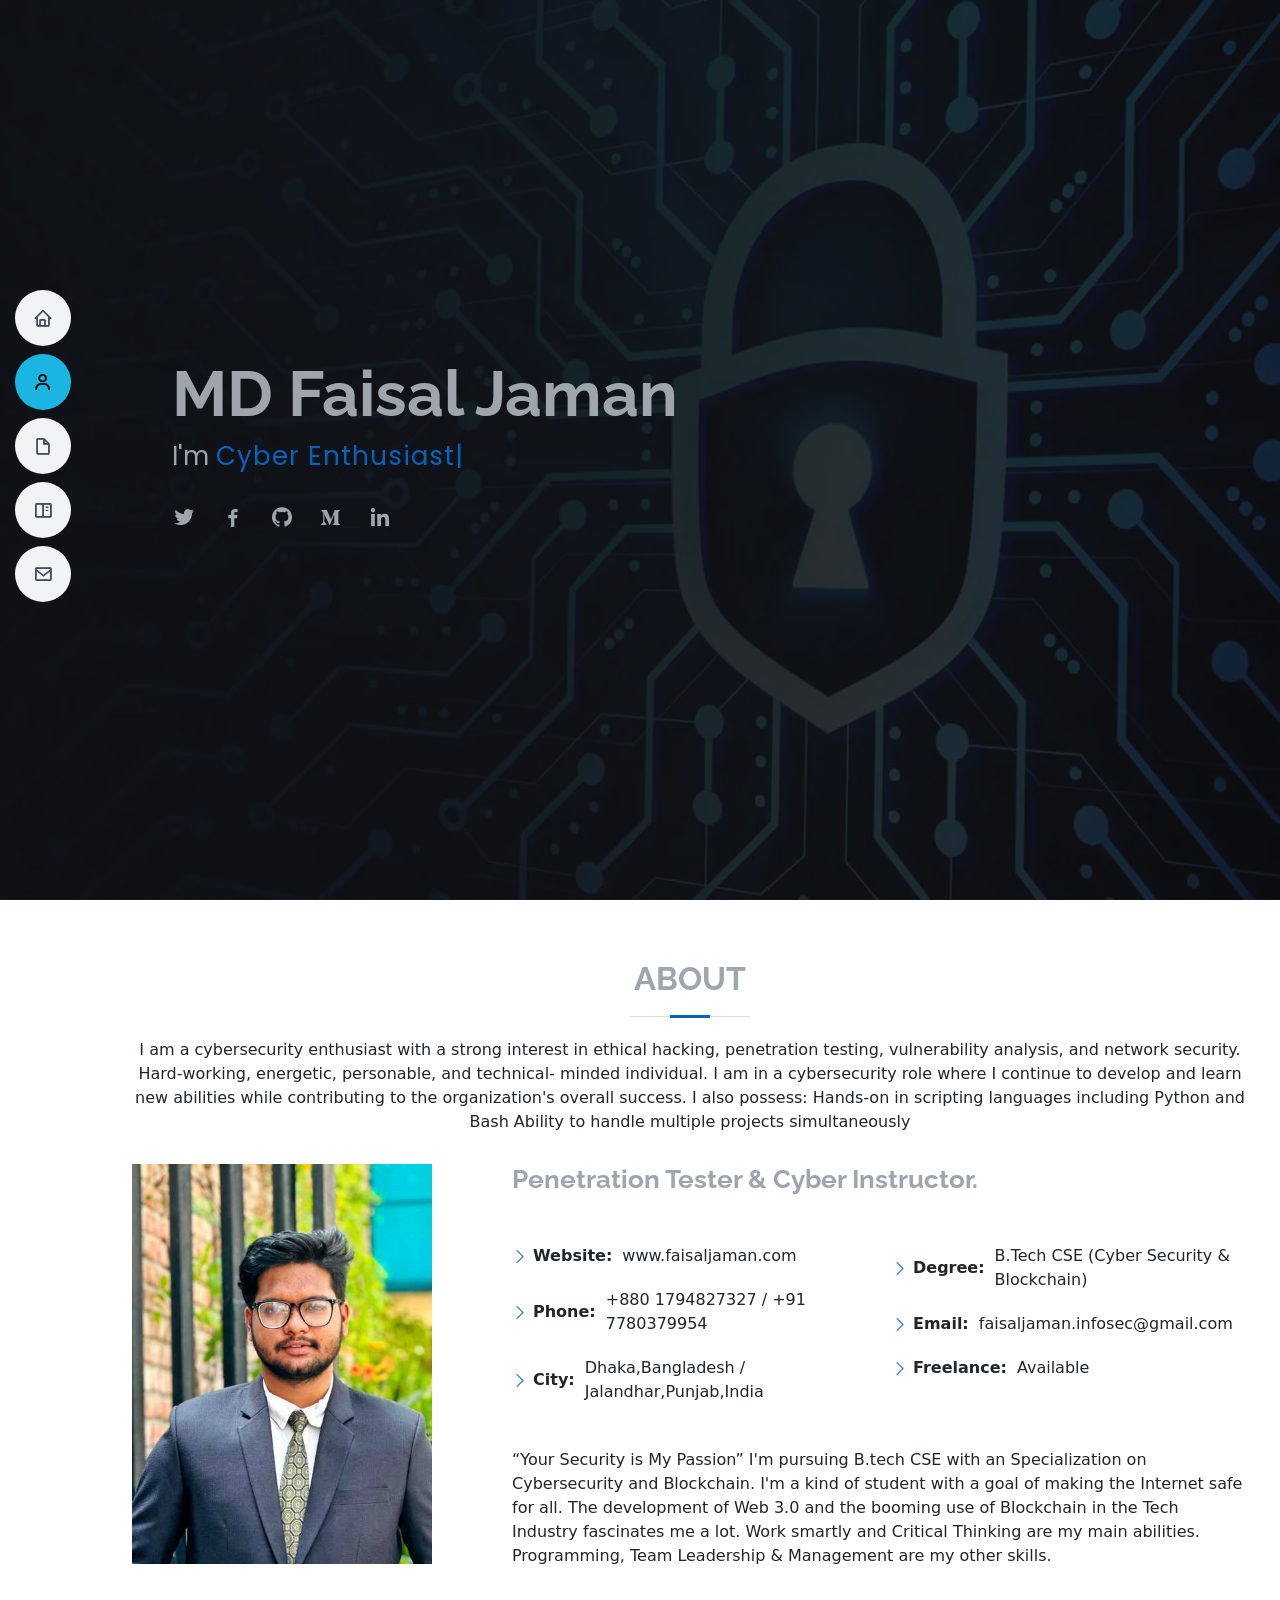
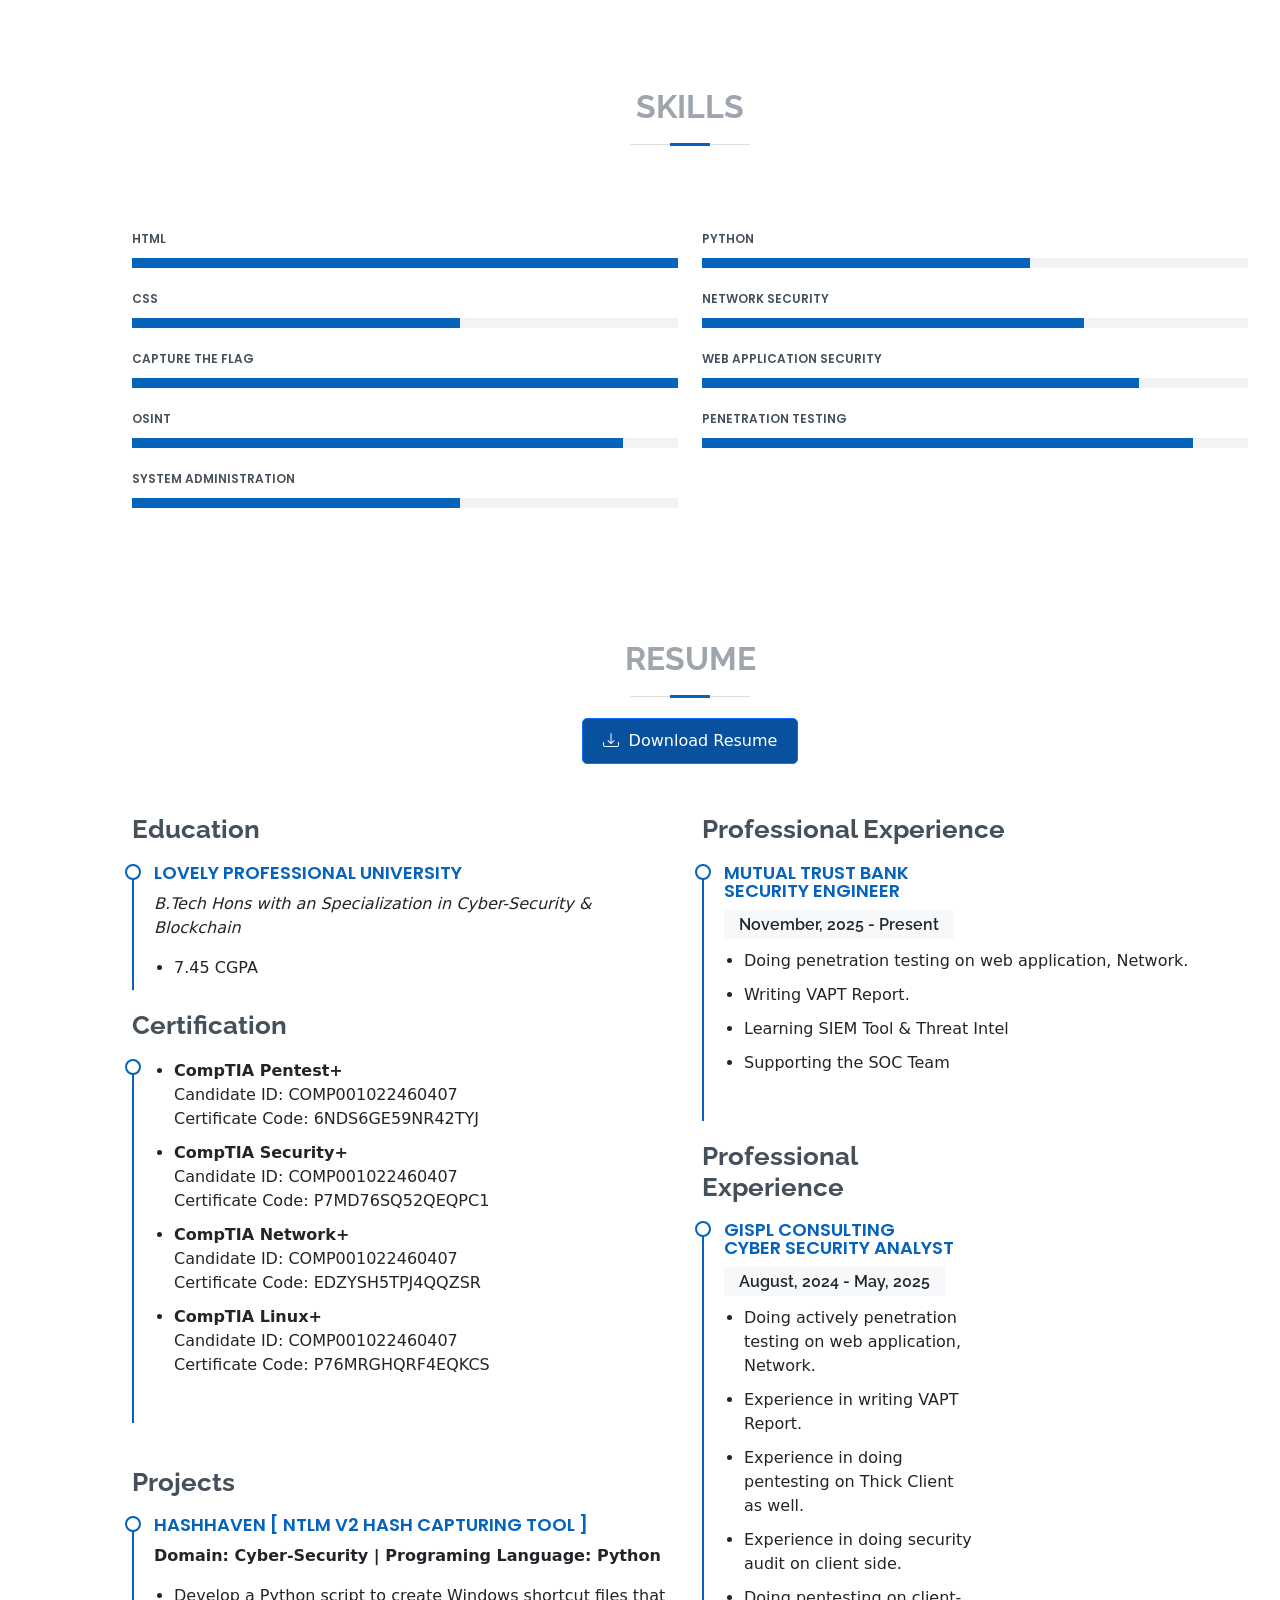
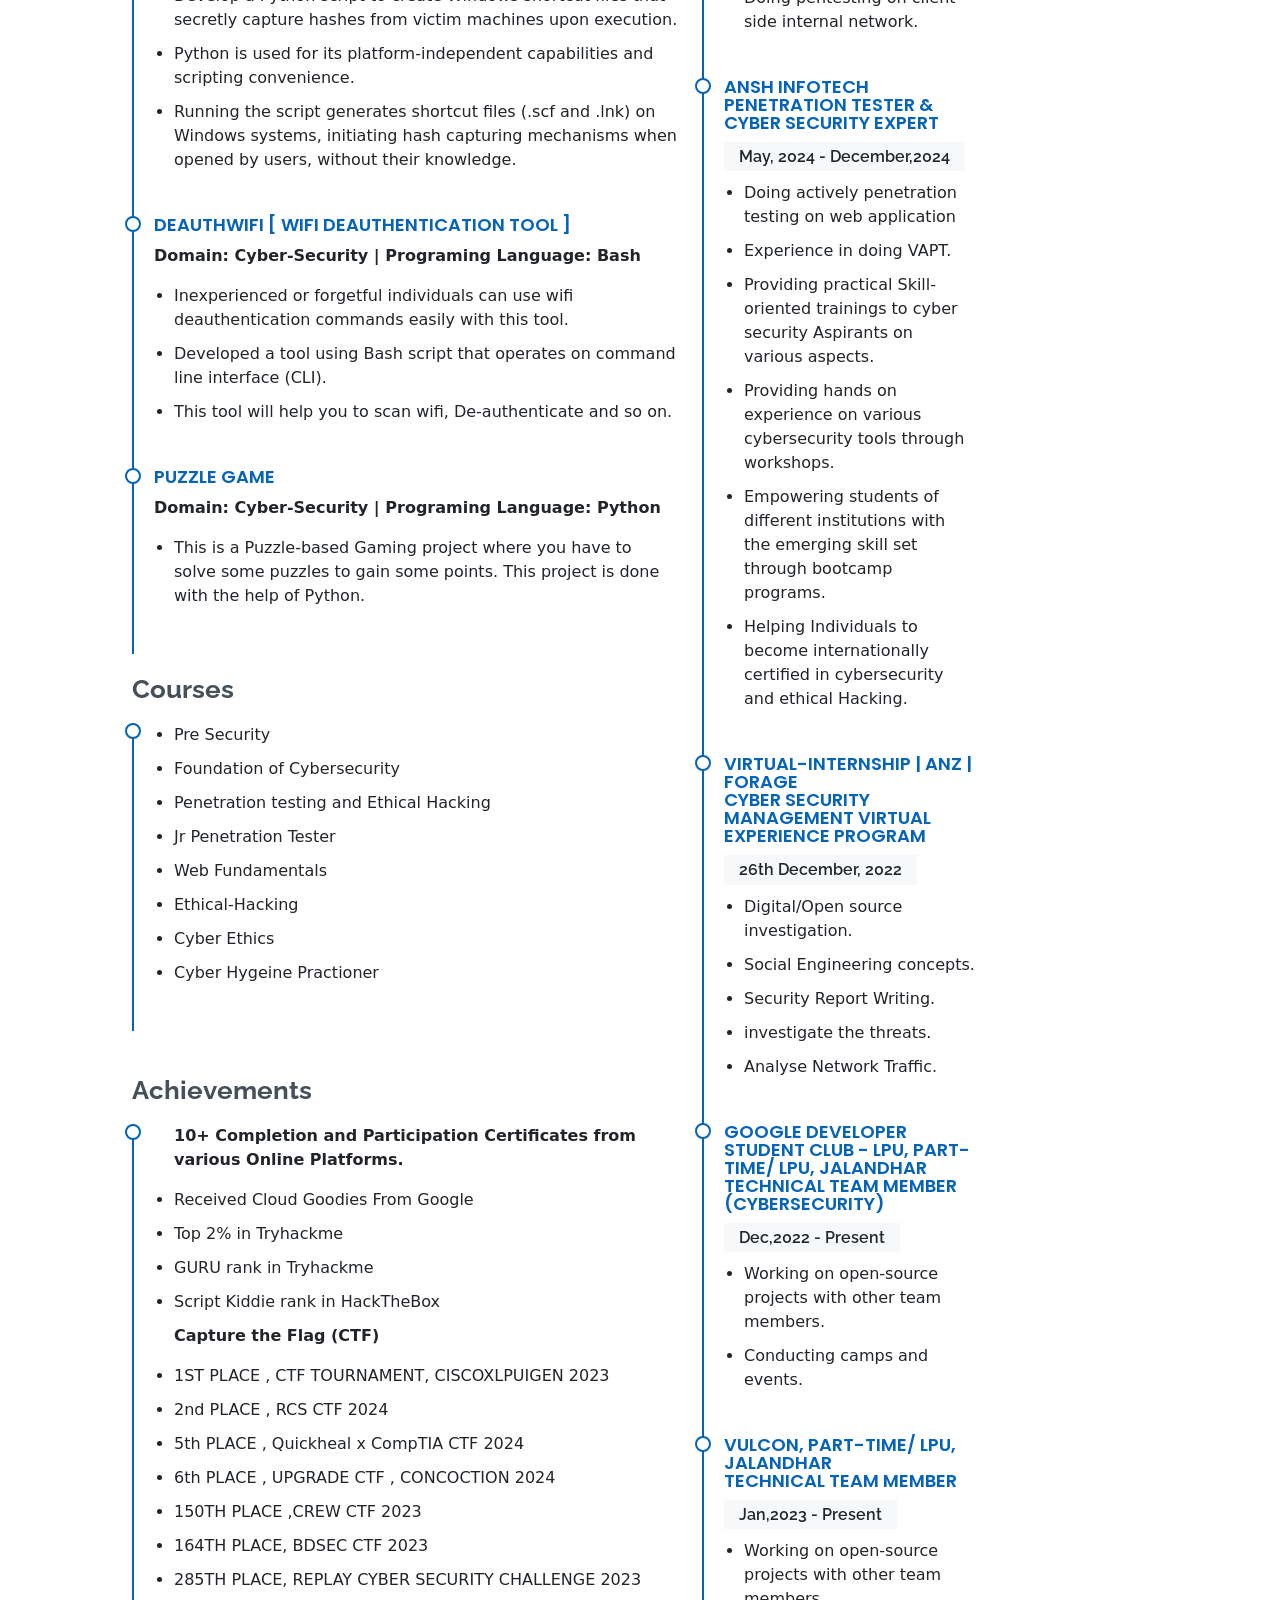
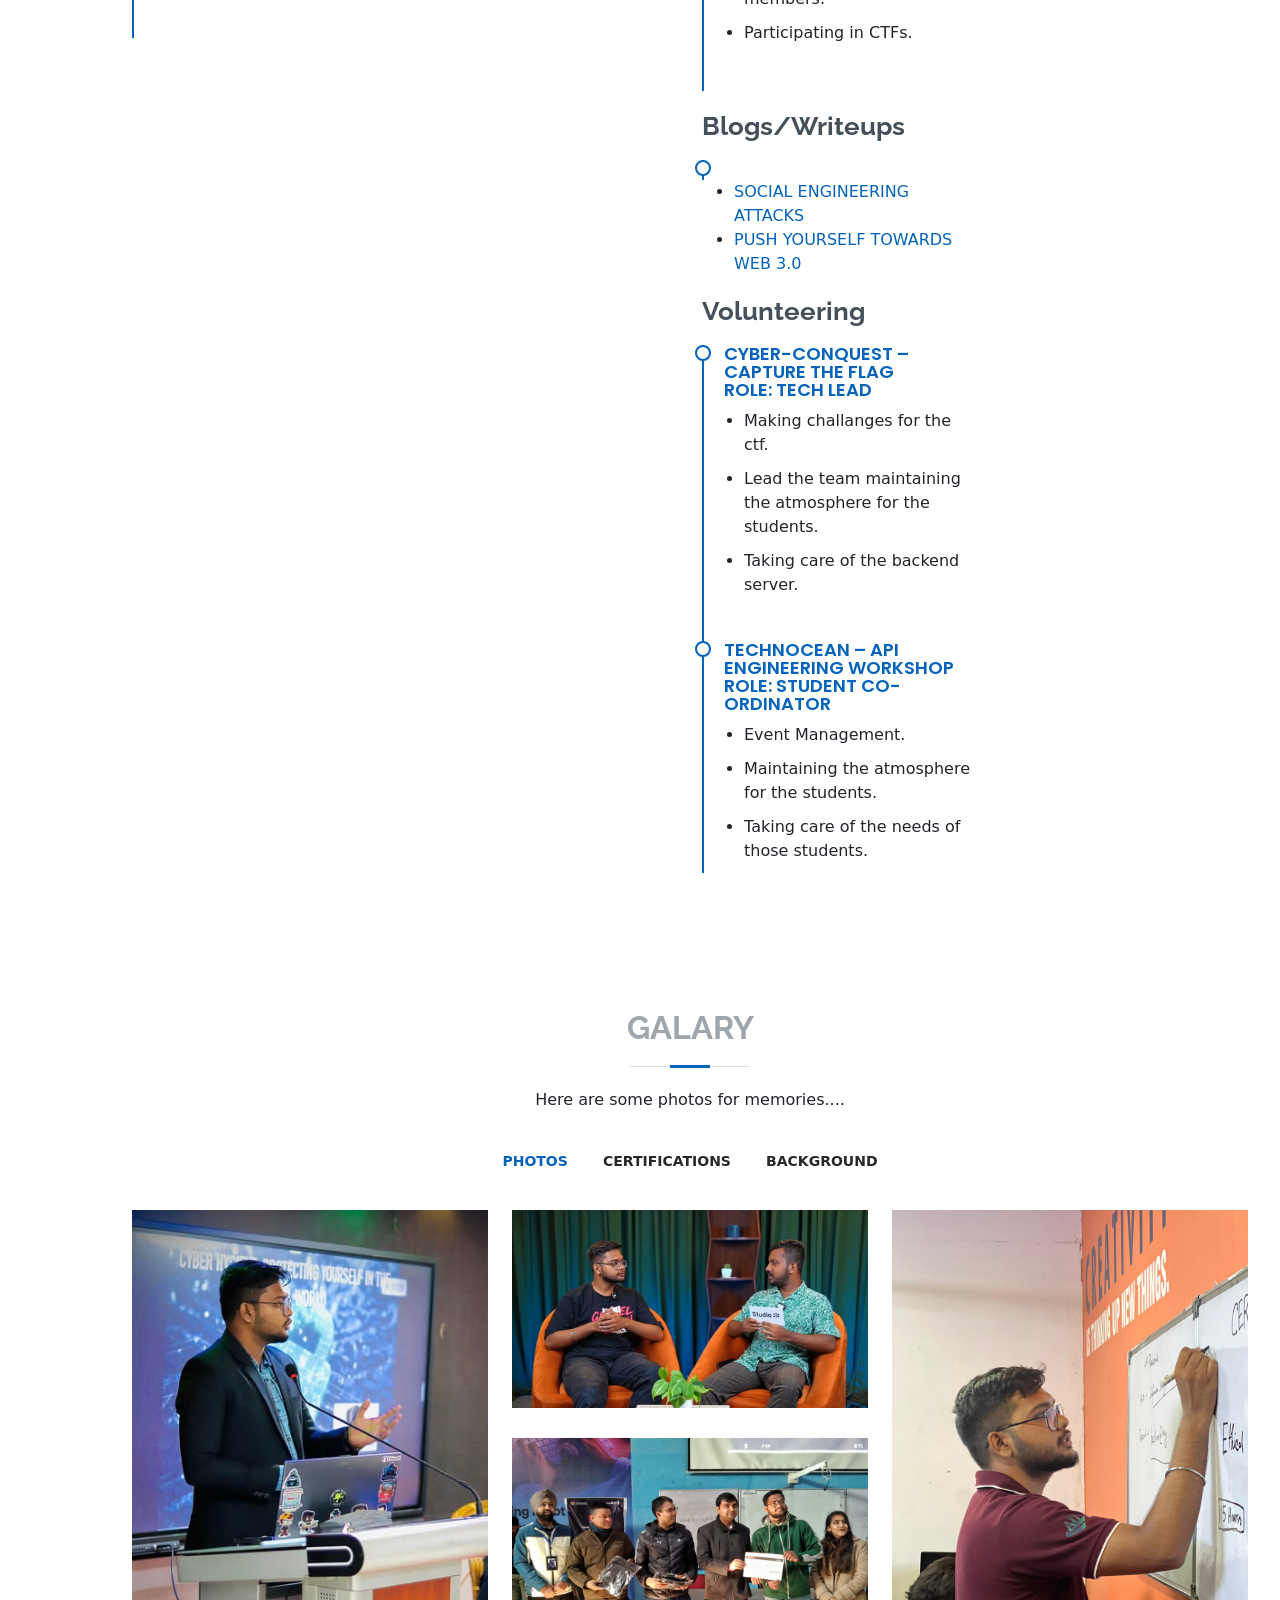
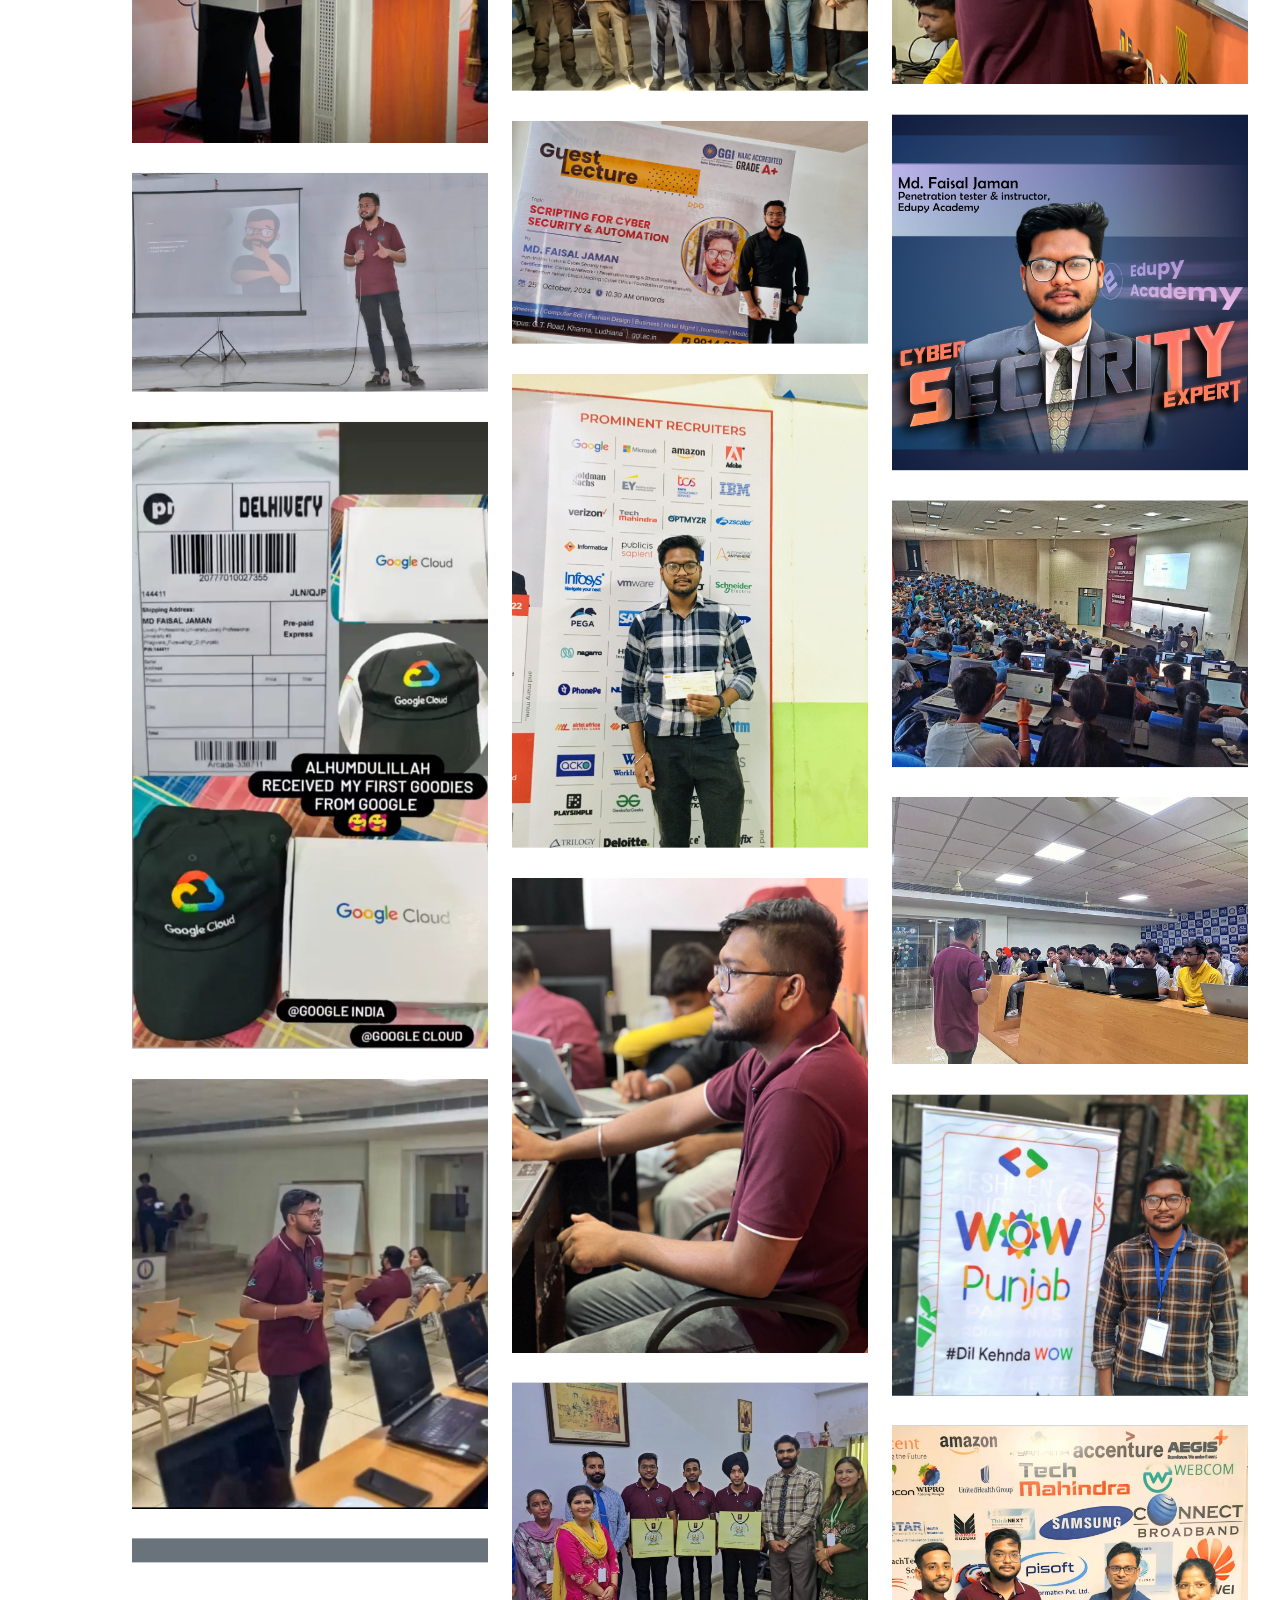
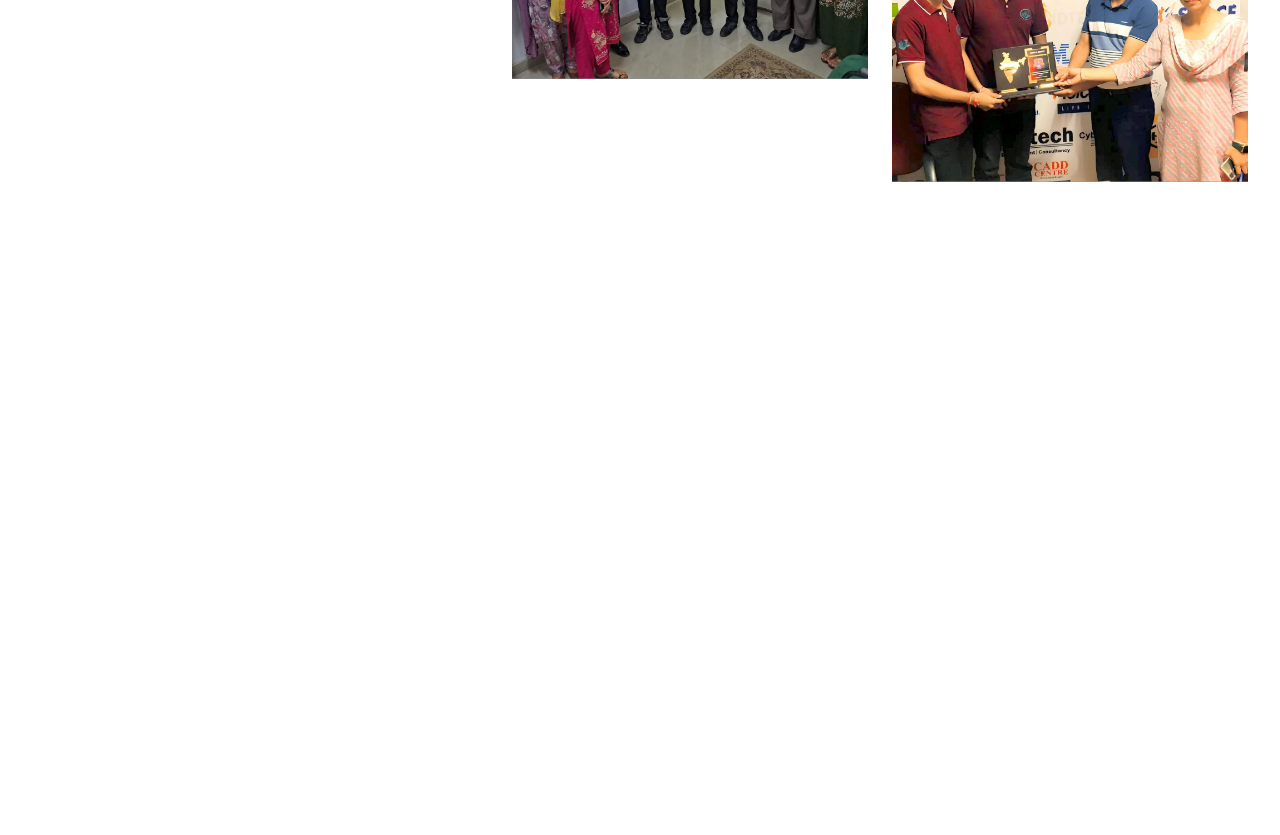
==== index.html @ 58605d31 "Update index.html" ====
<!DOCTYPE html>
<html lang="en">

<head>
  <meta charset="utf-8">
  <meta content="width=device-width, initial-scale=1.0" name="viewport">

  <title>Web-Portfolio </title>
  <meta content="" name="description">
  <meta content="" name="keywords">

  <!-- Favicons -->
  <link href="img/favicon.png" rel="icon">
  <link href="img/apple-touch-icon.png" rel="apple-touch-icon">

  <!-- Google Fonts -->
  <link href="https://fonts.googleapis.com/css?family=Open+Sans:300,300i,400,400i,600,600i,700,700i|Raleway:300,300i,400,400i,500,500i,600,600i,700,700i|Poppins:300,300i,400,400i,500,500i,600,600i,700,700i" rel="stylesheet">

  <!-- Vendor CSS Files -->
  <link href="vendor/aos/aos.css" rel="stylesheet">
  <link href="vendor/bootstrap/css/bootstrap.min.css" rel="stylesheet">
  <link href="vendor/bootstrap-icons/bootstrap-icons.css" rel="stylesheet">
  <link href="vendor/boxicons/css/boxicons.min.css" rel="stylesheet">
  <link href="vendor/glightbox/css/glightbox.min.css" rel="stylesheet">
  <link href="vendor/swiper/swiper-bundle.min.css" rel="stylesheet">

  <!-- Main CSS File -->
  <link href="css/style.css" rel="stylesheet">

 
</head>

<body>

  <!-- ======= Mobile nav toggle button ======= -->
  <!-- <button type="button" class="mobile-nav-toggle d-xl-none"><i class="bi bi-list mobile-nav-toggle"></i></button> -->
  <i class="bi bi-list mobile-nav-toggle d-lg-none"></i>
  <!-- ======= Header ======= -->
  <header id="header" class="d-flex flex-column justify-content-center">

    <nav id="navbar" class="navbar nav-menu">
      <ul>
        <li><a href="#hero" class="nav-link scrollto active"><i class="bx bx-home"></i> <span>Home</span></a></li>
        <li><a href="#about" class="nav-link scrollto"><i class="bx bx-user"></i> <span>About</span></a></li>
        <li><a href="#resume" class="nav-link scrollto"><i class="bx bx-file-blank"></i> <span>Resume</span></a></li>
        <li><a href="#portfolio" class="nav-link scrollto"><i class="bx bx-book-content"></i> <span>Portfolio</span></a></li>       
        <li><a href="#contact" class="nav-link scrollto"><i class="bx bx-envelope"></i> <span>Contact</span></a></li>
      </ul>
    </nav><!-- .nav-menu -->
    
  </header><!-- End Header -->

  <!-- ======= Hero Section ======= -->
  <section id="hero" class="d-flex flex-column justify-content-center">
    <div class="container" data-aos="zoom-in" data-aos-delay="100">
      <h1>MD Faisal Jaman</h1>
      <p>I'm <span class="typed" data-typed-items="Cyber Enthusiast, CTF Player, Penetration Tester, Instructor"></span></p>
      <div class="social-links">
        <a href="https://twitter.com/Jaman_1210" class="twitter"><i class="bx bxl-twitter"></i></a>
        <a href="https://www.facebook.com/fjnirjon.fjnirjon" class="facebook"><i class="bx bxl-facebook"></i></a>
        <a href="https://github.com/FaisalJaman1012" class="github"><i class="bx bxl-github"></i></a>
        <a href="https://medium.com/@faisaljaman.infosec" class="medium"><i class="bx bxl-medium"></i></a>
        <a href="https://www.linkedin.com/in/faisaljaman1012/" class="linkedin"><i class="bx bxl-linkedin"></i></a>
      </div>
    </div>
  </section><!-- End Hero -->

  <main id="main">
    <!-- ======= About Section ======= -->
    <section id="about" class="about">
      <div class="container" data-aos="fade-up">

        <div class="section-title">
          <h2>About</h2>
          <p>I am a cybersecurity enthusiast with a strong interest in ethical hacking, penetration testing, vulnerability analysis, and network security. Hard-working, energetic, personable, and technical- minded individual. I am in a cybersecurity role where I continue to develop and learn new abilities while contributing to the organization's overall success. I also possess:
            Hands-on in scripting languages including Python and Bash Ability to handle multiple projects simultaneously</p>
        </div>

        <div class="row">
          <div class="col-lg-4" > 
            <img src="img/profile-img.jpg"  alt=""  height="400" >
          </div>
          <div class="col-lg-8 pt-4 pt-lg-0 content">
            <h3>Penetration Tester &amp; Cyber Instructor.</h3>
            <p class="fst-italic">
              <br>
            </p>
            <div class="row">
              <div class="col-lg-6">
                <ul>
                  
                  <li><i class="bi bi-chevron-right"></i> <strong>Website:</strong> <span>www.faisaljaman.com</span></li>
                  <li><i class="bi bi-chevron-right"></i> <strong>Phone:</strong> <span> +880 1794827327 / +91 7780379954</span></li>
                  <li><i class="bi bi-chevron-right"></i> <strong>City:</strong> <span> Dhaka,Bangladesh / Jalandhar,Punjab,India</span></li>
                </ul>
              </div>  
              <div class="col-lg-6">
                <ul>
                 
                  <li><i class="bi bi-chevron-right"></i> <strong>Degree:</strong> <span>B.Tech CSE (Cyber Security & Blockchain)</span></li>
                  <li><i class="bi bi-chevron-right"></i> <strong>Email:</strong> <span>faisaljaman.infosec@gmail.com</span></li>
                  <li><i class="bi bi-chevron-right"></i> <strong>Freelance:</strong> <span>Available</span></li>
                </ul>
              </div>
            </div>
            <p><br>
              “Your Security is My Passion”
              I'm pursuing B.tech CSE with an Specialization on Cybersecurity and Blockchain. I'm a kind of student with a goal of making the Internet safe for all. The development of Web 3.0 and the booming use of Blockchain in the Tech Industry fascinates me a lot.
              Work smartly and Critical Thinking are my main abilities. Programming, Team Leadership & Management are my other skills.
            </p>
          </div>
        </div>

      </div>
    </section><!-- End About Section -->

    
   

    <!-- ======= Skills Section ======= -->
    <section id="skills" class="skills section-bg">
      <div class="container" data-aos="fade-up">

        <div class="section-title">
          <h2>Skills</h2>
          <br>
        </div>

        <div class="row skills-content">

          <div class="col-lg-6">

            <div class="progress">
              <span class="skill">HTML <i class="val"></i></span>
              <div class="progress-bar-wrap">
                <div class="progress-bar" role="progressbar" aria-valuenow="100" aria-valuemin="0" aria-valuemax="100"></div>
              </div>
            </div>

            <div class="progress">
              <span class="skill">CSS <i class="val"></i></span>
              <div class="progress-bar-wrap">
                <div class="progress-bar" role="progressbar" aria-valuenow="60" aria-valuemin="0" aria-valuemax="100"></div>
              </div>
            </div>

            <div class="progress">
              <span class="skill"> Capture The Flag <i class="val"></i></span>
              <div class="progress-bar-wrap">
                <div class="progress-bar" role="progressbar" aria-valuenow="100" aria-valuemin="0" aria-valuemax="100"></div>
              </div>
            </div>

            <div class="progress">
              <span class="skill"> OSINT <i class="val"></i></span>
              <div class="progress-bar-wrap">
                <div class="progress-bar" role="progressbar" aria-valuenow="90" aria-valuemin="0" aria-valuemax="100"></div>
              </div>
            </div>


            <div class="progress">
              <span class="skill">System Administration <i class="val"></i></span>
              <div class="progress-bar-wrap">
                <div class="progress-bar" role="progressbar" aria-valuenow="60" aria-valuemin="0" aria-valuemax="100"></div>
              </div>
            </div>

          </div>

          <div class="col-lg-6">

            <div class="progress">
              <span class="skill">Python <i class="val"></i></span>
              <div class="progress-bar-wrap">
                <div class="progress-bar" role="progressbar" aria-valuenow="60" aria-valuemin="0" aria-valuemax="100"></div>
              </div>
            </div>

            <div class="progress">
              <span class="skill">Network Security <i class="val"></i></span>
              <div class="progress-bar-wrap">
                <div class="progress-bar" role="progressbar" aria-valuenow="70" aria-valuemin="0" aria-valuemax="100"></div>
              </div>
            </div>

            <div class="progress">
              <span class="skill">Web Application Security <i class="val"></i></span>
              <div class="progress-bar-wrap">
                <div class="progress-bar" role="progressbar" aria-valuenow="80" aria-valuemin="0" aria-valuemax="100"></div>
              </div>
            </div>

            <div class="progress">
              <span class="skill">Penetration Testing <i class="val"></i></span>
              <div class="progress-bar-wrap">
                <div class="progress-bar" role="progressbar" aria-valuenow="90" aria-valuemin="0" aria-valuemax="100"></div>
              </div>
            </div>

          </div>

        </div>

      </div>
    </section><!-- End Skills Section -->

    <!-- ======= Resume Section ======= -->
    <section id="resume" class="resume">
      <div class="container" data-aos="fade-up">

        <div class="section-title">
          <h2>Resume</h2>
          <div id="download-resume-btn">
            <a href="../faisal_cv.pdf" download class="btn btn-primary"><i class="bi bi-download"></i>Download Resume</a>
          </div>
           </div>

        <div class="row">
          <div class="col-lg-6">
            <h3 class="resume-title">Education</h3>
            <div class="resume-item pb-0">
              <h4>Lovely Professional University</h4>
              <p><em>B.Tech Hons with an Specialization in Cyber-Security & Blockchain</em></p>
<!--               <h5>2021 - 2025</h5> -->
              <ul>
          
                <li> 7.45 CGPA</li>
              </ul>
            </div>

            <h3 class="resume-title">Certification</h3>
            <div class="resume-item">
              <ul>
          
                <li> <b> CompTIA Pentest+ </b> <br> Candidate ID: COMP001022460407 <br> Certificate Code: 6NDS6GE59NR42TYJ   </li>
                 <li> <b> CompTIA Security+ </b> <br> Candidate ID: COMP001022460407 <br> Certificate Code: P7MD76SQ52QEQPC1   </li>
                <li> <b> CompTIA Network+ </b> <br> Candidate ID: COMP001022460407 <br> Certificate Code: EDZYSH5TPJ4QQZSR   </li>
                 <li> <b> CompTIA Linux+ </b> <br> Candidate ID: COMP001022460407 <br> Certificate Code:  P76MRGHQRF4EQKCS   </li>
            </div><br> 

               <h3 class="resume-title"> Projects </h3>
   
             <div class="resume-item">
              <h4>HashHaven [ NTLM V2 Hash Capturing Tool ]</h4>
              
              <p>
                <b> Domain: Cyber-Security | Programing Language: Python </b><br>
                <ul>
               <li> Develop a Python script to create Windows shortcut files that secretly capture hashes from victim machines upon execution.</li>
              <li>  Python is used for its platform-independent capabilities and scripting convenience.</li>
               <li> Running the script generates shortcut files (.scf and .lnk) on Windows systems, initiating hash capturing mechanisms when opened by users, without their knowledge.</li>
                </ul>
                </p>
            </div>
            
            
            
            <div class="resume-item">
              <h4>deauthwifi [ Wifi Deauthentication Tool ]</h4>
              
              <p>
               <b> Domain: Cyber-Security | Programing Language: Bash </b> <br>
               <ul>
                <li>Inexperienced or forgetful individuals can use wifi deauthentication commands easily with this tool. </li>
               <li> Developed a tool using Bash script that operates on command line interface (CLI). </li>
               <li> This tool will help you to scan wifi, De-authenticate and so on. </li>
               </ul>
              </p>
            </div>
            
          

            <div class="resume-item">
              <h4>Puzzle Game</h4>
              
              <p>
                <b> Domain: Cyber-Security | Programing Language: Python </b><br>
                <ul>
                <li>This is a Puzzle-based Gaming project where you have to solve some puzzles to gain some points. This project is done with the help of Python.</li>
                </ul>
                </p>
            </div>

           

            <h3 class="resume-title">Courses</h3>
            <div class="resume-item">
              <ul>
          
                <li> Pre Security </li>
                <li> Foundation of Cybersecurity </li>
                <li> Penetration testing and Ethical Hacking </li>
                <li> Jr Penetration Tester</li>
                <li> Web Fundamentals </li>
                <li> Ethical-Hacking</li>
                <li> Cyber Ethics </li>
                <li> Cyber Hygeine Practioner</li>
            </div><br> 

            <h3 class="resume-title">Achievements</h3>
            <div class="resume-item">
              <ul>
                <p><b> 10+ Completion and Participation Certificates from various Online Platforms. </b></p>
                <li> Received Cloud Goodies From Google</li>
                <li> Top 2% in Tryhackme </li>
                <li> GURU rank in Tryhackme </li>
                <li> Script Kiddie rank in HackTheBox </li>
                <p><b> Capture the Flag (CTF) </b></p>
                <li> 1ST PLACE , CTF TOURNAMENT, CISCOXLPUIGEN 2023 </li>
                <li> 2nd PLACE , RCS CTF 2024</li>
                <li> 5th PLACE , Quickheal x CompTIA CTF 2024 </li>
                <li> 6th PLACE , UPGRADE CTF , CONCOCTION 2024</li>
                <li> 150TH PLACE ,CREW CTF 2023 </li>
                <li> 164TH PLACE, BDSEC CTF 2023 </li>
                <li> 285TH PLACE, REPLAY CYBER SECURITY CHALLENGE 2023 </li>

            </div><br> 

            </div>
          <div class="col-lg-6">
            <h3 class="resume-title">Professional Experience</h3>
            <div class="resume-item">
              <h4> Mutual Trust Bank <br> Security Engineer </h4>
              <h5>November, 2025 - Present  </h5>
              
              <ul>
                <li>Doing penetration testing on web application, Network.</li>
                <li>Writing VAPT Report. </li>
                <li>Learning SIEM Tool & Threat Intel</li>
                <li>Supporting the SOC Team</li>      
              </ul>
            </div>

        
          <div class="col-lg-6">
            <h3 class="resume-title">Professional Experience</h3>
            <div class="resume-item">
              <h4> GISPL Consulting <br> Cyber Security Analyst </h4>
              <h5>August, 2024 - May, 2025  </h5>
              
              <ul>
                <li>Doing actively penetration testing on web application, Network.</li>
                <li>Experience in writing VAPT Report. </li>
                <li>Experience in doing pentesting on Thick Client as well.</li>
                <li>Experience in doing security audit on client side.</li>
                <li>Doing pentesting on client-side internal network.</li>      
              </ul>
            </div>
            
          <div class="resume-item">            
              <h4> ANSH INFOTECH <br> Penetration Tester & Cyber Security Expert </h4>
              <h5>May, 2024 - December,2024 </h5>
              
              <ul>
                <li>Doing actively penetration testing on web application</li>
                <li>Experience in doing VAPT. </li>
                <li>Providing practical Skill-oriented trainings to cyber security Aspirants on various aspects.</li>
                <li>Providing hands on experience on various cybersecurity tools through workshops.</li>
                <li>Empowering students of different institutions with the emerging skill set through bootcamp programs.</li>
                <li>Helping Individuals to become internationally certified in cybersecurity and ethical Hacking.</li>
              </ul>
            </div>

            <div class="resume-item">
              <h4>Virtual-Internship | ANZ | Forage <br> Cyber Security Management Virtual Experience Program</h4>
              <h5>26th December, 2022</h5>
              
              <ul>
                <li>Digital/Open source investigation.</li>
                <li>Social Engineering concepts. </li>
                <li>Security Report Writing.</li>
                <li>investigate the threats.</li>
                <li> Analyse Network Traffic.</li>
              </ul>
            </div>
            <div class="resume-item">
              <h4>Google Developer Student Club - LPU, Part-time/ LPU, Jalandhar <br> Technical Team Member (Cybersecurity)</h4>
              <h5> Dec,2022 - Present</h5>

              <ul>
                <li>Working on open-source projects with other team members.</li>
                <li>Conducting camps and events.</li>
              
              </ul>
            
          </div>

          <div class="resume-item">
            <h4>VULCON, Part-time/ LPU, Jalandhar <br> Technical Team Member </h4>
            <h5> Jan,2023 - Present</h5>
         
            <ul>
              <li>Working on open-source projects with other team members.</li>
              <li>Participating in CTFs.</li>
            
            </ul>
          
        </div>
          
          <h3 class="resume-title"> Blogs/Writeups </h3>
            <div class="resume-item">
               </div>
               <ul> <li><a href="https://medium.com/@faisaljaman.infosec/social-engineering-attacks-95fdbe7546bf"> SOCIAL ENGINEERING ATTACKS </a></li> 
                <li><a href="https://medium.com/@faisaljaman.infosec/push-yourself-towards-web-3-0-190b27c73a43"> PUSH YOURSELF TOWARDS WEB 3.0</a> </li>
              </ul>

            <h3 class="resume-title"> Volunteering </h3>

             <div class="resume-item">
              <h4>CYBER-CONQUEST – CAPTURE THE FLAG  <br> ROLE: TECH LEAD </h4>

                 <ul> 
                  <li> Making challanges for the ctf.</li>
                  <li> Lead the team maintaining the atmosphere for the students.</li>
                  <li> Taking care of the backend server.</li>
                 </ul>
                 </div>

            
            <div class="resume-item">
              <h4>TECHNOCEAN – API ENGINEERING WORKSHOP <br> ROLE: STUDENT CO-ORDINATOR </h4>

                 <ul> 
                  <li> Event Management.</li>
                  <li> Maintaining the atmosphere for the students.</li>
                  <li> Taking care of the needs of those students.</li>
                 </ul>
                 </div>         


          </div>
        </div>

      </div>
    </section><!-- End Resume Section -->

    

    <!-- ======= Portfolio Section ======= -->
    <section id="portfolio" class="portfolio section-bg">
      <div class="container" data-aos="fade-up">

        <div class="section-title">
          <h2>Galary</h2>
          <p> Here are some photos for memories.... </p>
        </div>

        <div class="row">
          <div class="col-lg-12 d-flex justify-content-center" data-aos="fade-up" data-aos-delay="100">
            <ul id="portfolio-flters">
              <li data-filter=".filter-photo" class="filter-active">Photos</li>
              <li data-filter=".filter-cert">Certifications</li>
              <li data-filter=".filter-back">Background</li>
    
              
            </ul>
          </div>
        </div>

        <div class="row portfolio-container" data-aos="fade-up" data-aos-delay="200">

            <div class="col-lg-4 col-md-6 portfolio-item filter-photo">
            <div class="portfolio-wrap">
              <img src="img/portfolio/workshop1.jpg" class="img-fluid" alt="">
              <div class="portfolio-info">
                
                <div class="portfolio-links">
                  <a href="img/portfolio/workshop1.jpg" data-gallery="portfolioGallery" class="portfolio-lightbox" ><i class="bx bx-plus"></i></a>
                  
                </div>
              </div>
            </div>
          </div>

          <div class="col-lg-4 col-md-6 portfolio-item filter-photo">
            <div class="portfolio-wrap">
              <img src="img/portfolio/studio.jpg" class="img-fluid" alt="">
              <div class="portfolio-info">
                
                <div class="portfolio-links">
                  <a href="img/portfolio/studio.jpg" data-gallery="portfolioGallery" class="portfolio-lightbox" ><i class="bx bx-plus"></i></a>
                  
                </div>
              </div>
            </div>
          </div>

          <div class="col-lg-4 col-md-6 portfolio-item filter-photo">
            <div class="portfolio-wrap">
              <img src="img/portfolio/1st-image.jpg" class="img-fluid" alt="">
              <div class="portfolio-info">
                
               
                <div class="portfolio-links">
                  <a href="img/portfolio/portfolio-1.jpg" data-gallery="portfolioGallery" class="portfolio-lightbox" ><i class="bx bx-plus"></i></a>
                  
                </div>
              </div>
            </div>
          </div>

          <div class="col-lg-4 col-md-6 portfolio-item filter-cert">
            <div class="portfolio-wrap">
              <img src="img/portfolio/comptia.jpg" class="img-fluid" alt="">
              <div class="portfolio-info">
                
                <div class="portfolio-links">
                  <a href="img/portfolio/comptia.jpg" data-gallery="portfolioGallery" class="portfolio-lightbox" ><i class="bx bx-plus"></i></a>
                  
                </div>
              </div>
            </div>
          </div>

          <div class="col-lg-4 col-md-6 portfolio-item filter-photo">
            <div class="portfolio-wrap">
              <img src="img/portfolio/portfolio-2.jpg" class="img-fluid" alt="">
              <div class="portfolio-info">
                
                <div class="portfolio-links">
                  <a href="img/portfolio/portfolio-2.jpg" data-gallery="portfolioGallery" class="portfolio-lightbox" ><i class="bx bx-plus"></i></a>
                  
                </div>
              </div>
            </div>
          </div>

          <div class="col-lg-4 col-md-6 portfolio-item filter-photo">
            <div class="portfolio-wrap">
              <img src="img/portfolio/expert.jpg" class="img-fluid" alt="">
              <div class="portfolio-info">
                
                <div class="portfolio-links">
                  <a href="img/portfolio/expert.jpg" data-gallery="portfolioGallery" class="portfolio-lightbox" ><i class="bx bx-plus"></i></a>
                  
                </div>
              </div>
            </div>
          </div>

           <div class="col-lg-4 col-md-6 portfolio-item filter-cert">
            <div class="portfolio-wrap">
              <img src="img/portfolio/comptia2.jpg" class="img-fluid" alt="">
              <div class="portfolio-info">
                
                <div class="portfolio-links">
                  <a href="img/portfolio/comptia2.jpg" data-gallery="portfolioGallery" class="portfolio-lightbox" ><i class="bx bx-plus"></i></a>
                  
                </div>
              </div>
            </div>
          </div>

                   <div class="col-lg-4 col-md-6 portfolio-item filter-photo">
            <div class="portfolio-wrap">
              <img src="img/portfolio/lecturer.jpg" class="img-fluid" alt="">
              <div class="portfolio-info">
                
                <div class="portfolio-links">
                  <a href="img/portfolio/lecturer.jpg" data-gallery="portfolioGallery" class="portfolio-lightbox" ><i class="bx bx-plus"></i></a>
                  
                </div>
              </div>
            </div>
          </div>

          <div class="col-lg-4 col-md-6 portfolio-item filter-back">
            <div class="portfolio-wrap">
              <img src="img/portfolio/portfolio-4.jpg" class="img-fluid" alt="">
              <div class="portfolio-info">
               
                <div class="portfolio-links">
                  <a href="img/portfolio/portfolio-4.jpg" data-gallery="portfolioGallery" class="portfolio-lightbox" ><i class="bx bx-plus"></i></a>
                 
                </div>
              </div>
            </div>
          </div>

          <div class="col-lg-4 col-md-6 portfolio-item filter-photo">
            <div class="portfolio-wrap">
              <img src="img/portfolio/nirjon.jpg" class="img-fluid" alt="">
              <div class="portfolio-info">
               
                <div class="portfolio-links">
                  <a href="img/portfolio/nirjon.jpg" data-gallery="portfolioGallery" class="portfolio-lightbox" ><i class="bx bx-plus"></i></a>
               
                </div>
              </div>
            </div>
          </div>

          <div class="col-lg-4 col-md-6 portfolio-item filter-photo">
            <div class="portfolio-wrap">
              <img src="img/portfolio/portfolio-5.jpg" class="img-fluid" alt="">
              <div class="portfolio-info">
               
                <div class="portfolio-links">
                  <a href="img/portfolio/portfolio-5.jpg" data-gallery="portfolioGallery" class="portfolio-lightbox" ><i class="bx bx-plus"></i></a>
               
                </div>
              </div>
            </div>
          </div>

          <div class="col-lg-4 col-md-6 portfolio-item filter-cert">
            <div class="portfolio-wrap">
              <img src="img/portfolio/certificate.jpg" class="img-fluid" alt="">
              <div class="portfolio-info">
               
                <div class="portfolio-links">
                  <a href="img/portfolio/certificate.jpg" data-gallery="portfolioGallery" class="portfolio-lightbox" ><i class="bx bx-plus"></i></a>
                 
                </div>
              </div>
            </div>
          </div>

           <div class="col-lg-4 col-md-6 portfolio-item filter-cert">
            <div class="portfolio-wrap">
              <img src="img/portfolio/certificates3.png" class="img-fluid" alt="">
              <div class="portfolio-info">
               
                <div class="portfolio-links">
                  <a href="img/portfolio/certificates3.png" data-gallery="portfolioGallery" class="portfolio-lightbox" ><i class="bx bx-plus"></i></a>
                 
                </div>
              </div>
            </div>
          </div>

           <div class="col-lg-4 col-md-6 portfolio-item filter-cert">
            <div class="portfolio-wrap">
              <img src="img/portfolio/certificates4.png" class="img-fluid" alt="">
              <div class="portfolio-info">
               
                <div class="portfolio-links">
                  <a href="img/portfolio/certificates4.png" data-gallery="portfolioGallery" class="portfolio-lightbox" ><i class="bx bx-plus"></i></a>
                 
                </div>
              </div>
            </div>
          </div>

           <div class="col-lg-4 col-md-6 portfolio-item filter-cert">
            <div class="portfolio-wrap">
              <img src="img/portfolio/certificates5.png" class="img-fluid" alt="">
              <div class="portfolio-info">
               
                <div class="portfolio-links">
                  <a href="img/portfolio/certificates5.png" data-gallery="portfolioGallery" class="portfolio-lightbox" ><i class="bx bx-plus"></i></a>
                 
                </div>
              </div>
            </div>
          </div>

           <div class="col-lg-4 col-md-6 portfolio-item filter-cert">
            <div class="portfolio-wrap">
              <img src="img/portfolio/certificates6.png" class="img-fluid" alt="">
              <div class="portfolio-info">
               
                <div class="portfolio-links">
                  <a href="img/portfolio/certificates6.png" data-gallery="portfolioGallery" class="portfolio-lightbox" ><i class="bx bx-plus"></i></a>
                 
                </div>
              </div>
            </div>
          </div>

          <div class="col-lg-4 col-md-6 portfolio-item filter-photo">
            <div class="portfolio-wrap">
              <img src="img/portfolio/portfolio-6.jpg" class="img-fluid" alt="">
              <div class="portfolio-info">
                
                <div class="portfolio-links">
                  <a href="img/portfolio/portfolio-6.jpg" data-gallery="portfolioGallery" class="portfolio-lightbox" ><i class="bx bx-plus"></i></a>
                  
                </div>
              </div>
            </div>
          </div>

          <div class="col-lg-4 col-md-6 portfolio-item filter-photo">
            <div class="portfolio-wrap">
              <img src="img/portfolio/portfolio-7.jpg" class="img-fluid" alt="">
              <div class="portfolio-info">
               
                <div class="portfolio-links">
                  <a href="img/portfolio/portfolio-7.jpg" data-gallery="portfolioGallery" class="portfolio-lightbox" ><i class="bx bx-plus"></i></a>
                 
                </div>
              </div>
            </div>
          </div>

          <div class="col-lg-4 col-md-6 portfolio-item filter-photo">
            <div class="portfolio-wrap">
              <img src="img/portfolio/lecturer2.jpg" class="img-fluid" alt="">
              <div class="portfolio-info">
                
                <div class="portfolio-links">
                  <a href="img/portfolio/lecturer2.jpg" data-gallery="portfolioGallery" class="portfolio-lightbox" ><i class="bx bx-plus"></i></a>
                  
                </div>
              </div>
            </div>
          </div>

          <div class="col-lg-4 col-md-6 portfolio-item filter-photo">
            <div class="portfolio-wrap">
              <img src="img/portfolio/new1.jpeg" class="img-fluid" alt="">
              <div class="portfolio-info">
               
                <div class="portfolio-links">
                  <a href="img/portfolio/new1.jpeg" data-gallery="portfolioGallery" class="portfolio-lightbox" ><i class="bx bx-plus"></i></a>
                 
                </div>
              </div>
            </div>
          </div>
          
          <div class="col-lg-4 col-md-6 portfolio-item filter-cert">
            <div class="portfolio-wrap">
              <img src="img/portfolio/certificate2.jpg"class="img-fluid" alt="">
              <div class="portfolio-info">
               
                <div class="portfolio-links">
                  <a href="img/portfolio/certificate2.jpg" data-gallery="portfolioGallery" class="portfolio-lightbox" ><i class="bx bx-plus"></i></a>
                 
                </div>
              </div>
            </div>
          </div>

          <div class="col-lg-4 col-md-6 portfolio-item filter-back">
            <div class="portfolio-wrap">
              <img src="img/portfolio/BACKGROUND.png"class="img-fluid" alt="">
              <div class="portfolio-info">
               
                <div class="portfolio-links">
                  <a href="img/portfolio/BACKGROUND.png" data-gallery="portfolioGallery" class="portfolio-lightbox" ><i class="bx bx-plus"></i></a>
                 
                </div>
              </div>
            </div>
          </div>

          <div class="col-lg-4 col-md-6 portfolio-item filter-photo">
            <div class="portfolio-wrap">
              <img src="img/portfolio/lecturer3.jpg" class="img-fluid" alt="">
              <div class="portfolio-info">
                
                <div class="portfolio-links">
                  <a href="img/portfolio/lecturer3.jpg" data-gallery="portfolioGallery" class="portfolio-lightbox" ><i class="bx bx-plus"></i></a>
                  
                </div>
              </div>
            </div>
          </div>

          <div class="col-lg-4 col-md-6 portfolio-item filter-photo">
            <div class="portfolio-wrap">
              <img src="img/portfolio/portfolio-8.jpg" class="img-fluid" alt="">
              <div class="portfolio-info">
               
                <div class="portfolio-links">
                  <a href="img/portfolio/portfolio-8.jpg" data-gallery="portfolioGallery" class="portfolio-lightbox" ><i class="bx bx-plus"></i></a>
                 
                </div>
              </div>
            </div>
          </div>

          <div class="col-lg-4 col-md-6 portfolio-item filter-photo">
            <div class="portfolio-wrap">
              <img src="img/portfolio/prize.jpg" class="img-fluid" alt="">
              <div class="portfolio-info">
                
                <div class="portfolio-links">
                  <a href="img/portfolio/prize.jpg" data-gallery="portfolioGallery" class="portfolio-lightbox" ><i class="bx bx-plus"></i></a>
                  
                </div>
              </div>
            </div>
          </div>



          <div class="col-lg-4 col-md-6 portfolio-item filter-back">
            <div class="portfolio-wrap">
              <img src="img/portfolio/PANTHER.png" class="img-fluid" alt="">
              <div class="portfolio-info">
                
                <div class="portfolio-links">
                  <a href="img/portfolio/PANTHER.png" data-gallery="portfolioGallery" class="portfolio-lightbox" ><i class="bx bx-plus"></i></a>
                  
                </div>
              </div>
            </div>
          </div>

          <div class="col-lg-4 col-md-6 portfolio-item filter-photo">
            <div class="portfolio-wrap">
              <img src="img/portfolio/prize2.jpg" class="img-fluid" alt="">
              <div class="portfolio-info">
                
                <div class="portfolio-links">
                  <a href="img/portfolio/prize2.jpg" data-gallery="portfolioGallery" class="portfolio-lightbox" ><i class="bx bx-plus"></i></a>
                  
                </div>
              </div>
            </div>
          </div>


          <div class="col-lg-4 col-md-6 portfolio-item filter-photo">
            <div class="portfolio-wrap">
              <img src="img/portfolio/logo.png" class="img-fluid" alt="">
              <div class="portfolio-info">
                
                <div class="portfolio-links">
                  <a href="img/portfolio/logo.png" data-gallery="portfolioGallery" class="portfolio-lightbox" ><i class="bx bx-plus"></i></a>
                  
                </div>
              </div>
            </div>
          </div>

          
          <div class="col-lg-4 col-md-6 portfolio-item filter-back">
            <div class="portfolio-wrap">
              <img src="img/portfolio/portfolio-9.jpg" class="img-fluid" alt="">
              <div class="portfolio-info">
               
                <div class="portfolio-links">
                  <a href="img/portfolio/portfolio-9.jpg" data-gallery="portfolioGallery" class="portfolio-lightbox" ><i class="bx bx-plus"></i></a>
                 
              </div>
            </div>
          </div>

        </div>

      </div>
    </section><!-- End Portfolio Section -->

    

    <!-- ======= Contact Section ======= -->
    <section id="contact" class="contact">
      <div class="container" data-aos="fade-up">

        <div class="section-title">
          <h2>Contact</h2>
        </div>

        <div class="row mt-1">

          <div class="col-lg-4">
            <div class="info">
              <div class="address">
                <i class="bi bi-geo-alt"></i>
                <h4>Location:</h4>
                <p>Bashundhara, Dhaka, Bangladesh </p>
              </div>

              <div class="email">
                <i class="bi bi-envelope"></i>
                <h4>Email:</h4>
                <p>faisaljaman.infosec@gmail.com</p>
              </div>

              <div class="phone">
                <i class="bi bi-phone"></i>
                <h4>Call:</h4>
                <p>+880 179427327</p>
              </div>

            </div>

          </div>

          <div class="col-lg-8 mt-5 mt-lg-0">

            <form action="forms/contact.php" method="post" role="form" class="php-email-form">
              <div class="row">
                <div class="col-md-6 form-group">
                  <input type="text" name="name" class="form-control" id="name" placeholder="Your Name" required>
                </div>
                <div class="col-md-6 form-group mt-3 mt-md-0">
                  <input type="email" class="form-control" name="email" id="email" placeholder="Your Email" required>
                </div>
              </div>
              <div class="form-group mt-3">
                <input type="text" class="form-control" name="subject" id="subject" placeholder="Subject" required>
              </div>
              <div class="form-group mt-3">
                <textarea class="form-control" name="message" rows="5" placeholder="Message" required></textarea>
              </div>
              <div class="my-3">
                <div class="loading">Loading</div>
                <div class="error-message"></div>
                <div class="sent-message">Your message has been sent. Thank you!</div>
              </div>
              <div class="text-center">  <button type="submit">Send Message</button></div>
            </form>

          </div>

        </div>

      </div>
    </section><!-- End Contact Section -->

  </main><!-- End #main -->

 

  <div id="preloader"></div>
  <a href="#" class="back-to-top d-flex align-items-center justify-content-center"><i class="bi bi-arrow-up-short"></i></a>

  <!-- Vendor JS Files -->
  <script src="vendor/purecounter/purecounter_vanilla.js"></script>
  <script src="vendor/aos/aos.js"></script>
  <script src="vendor/bootstrap/js/bootstrap.bundle.min.js"></script>
  <script src="vendor/glightbox/js/glightbox.min.js"></script>
  <script src="vendor/isotope-layout/isotope.pkgd.min.js"></script>
  <script src="vendor/swiper/swiper-bundle.min.js"></script>
  <script src="vendor/typed.js/typed.umd.js"></script>
  <script src="vendor/waypoints/noframework.waypoints.js"></script>
  <script src="vendor/php-email-form/validate.js"></script>

  <!--Main JS File -->
  <script src="js/main.js"></script>

</body>

</html>
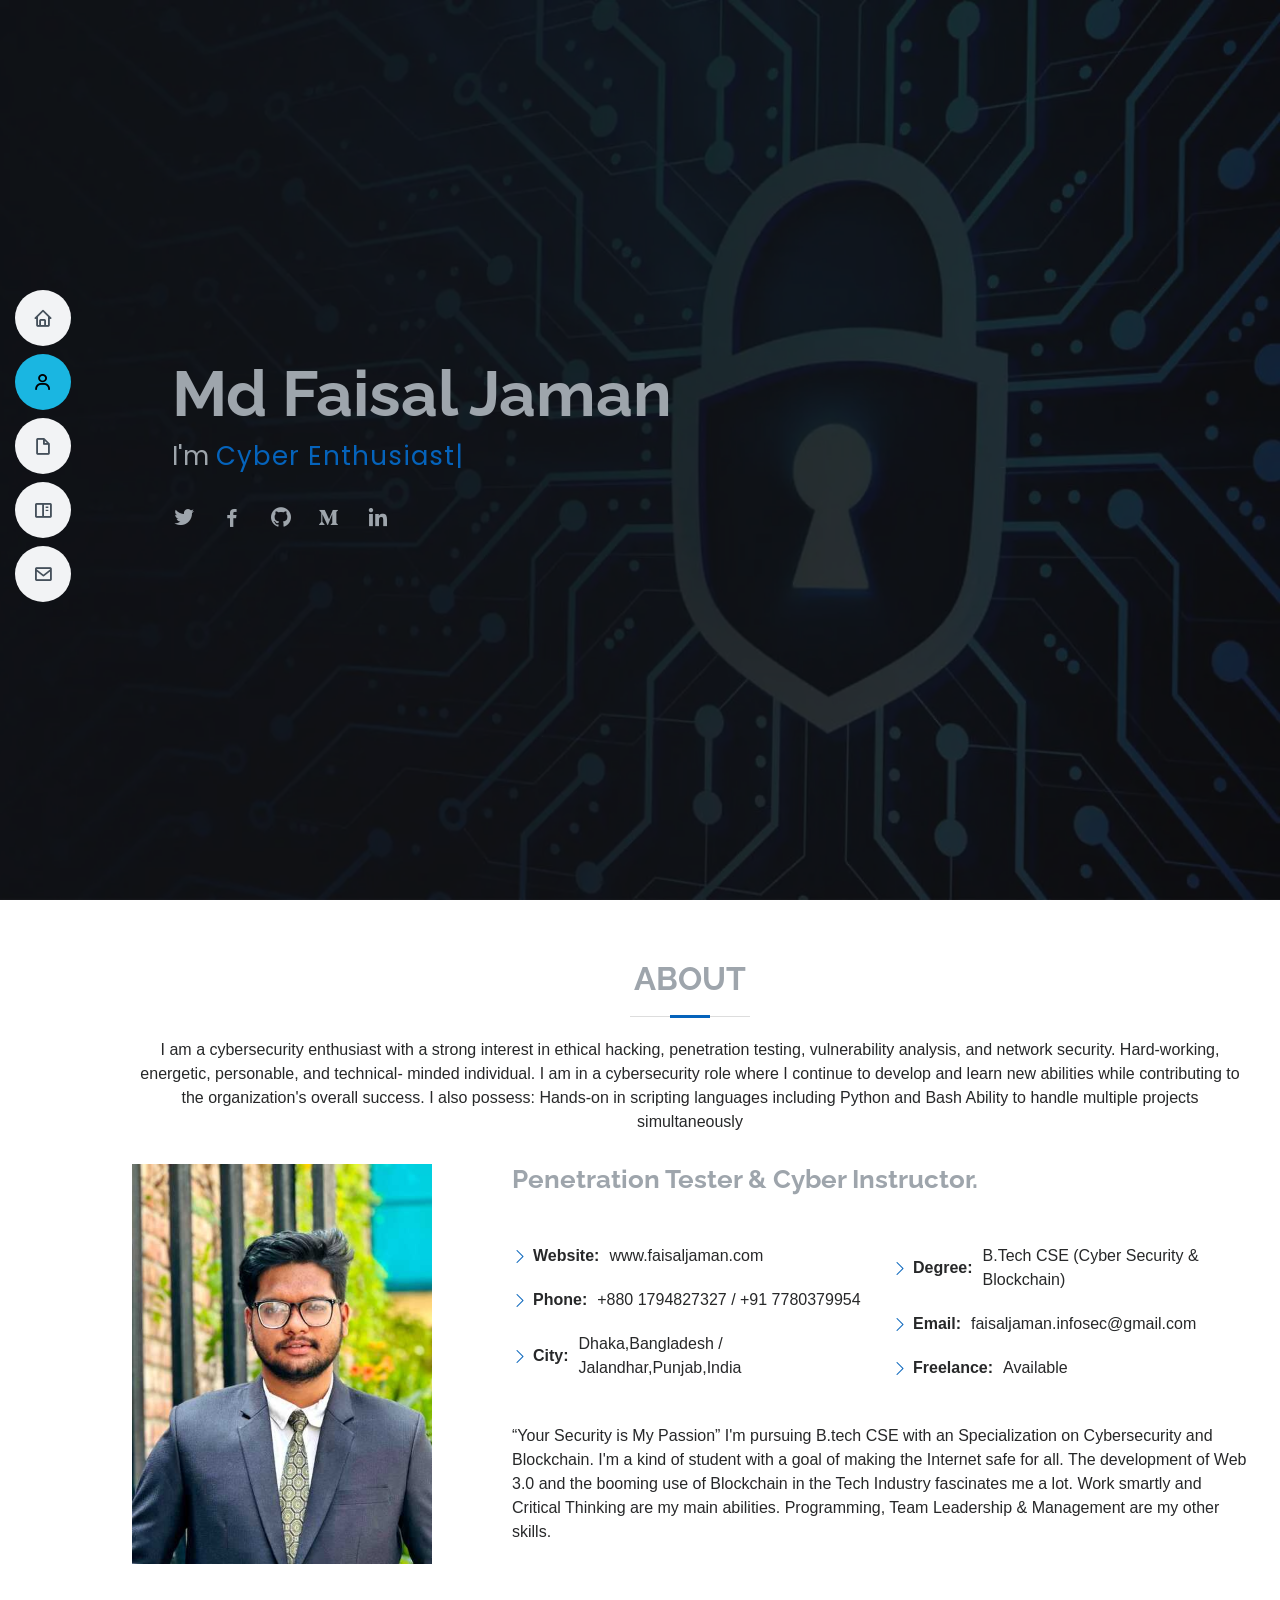
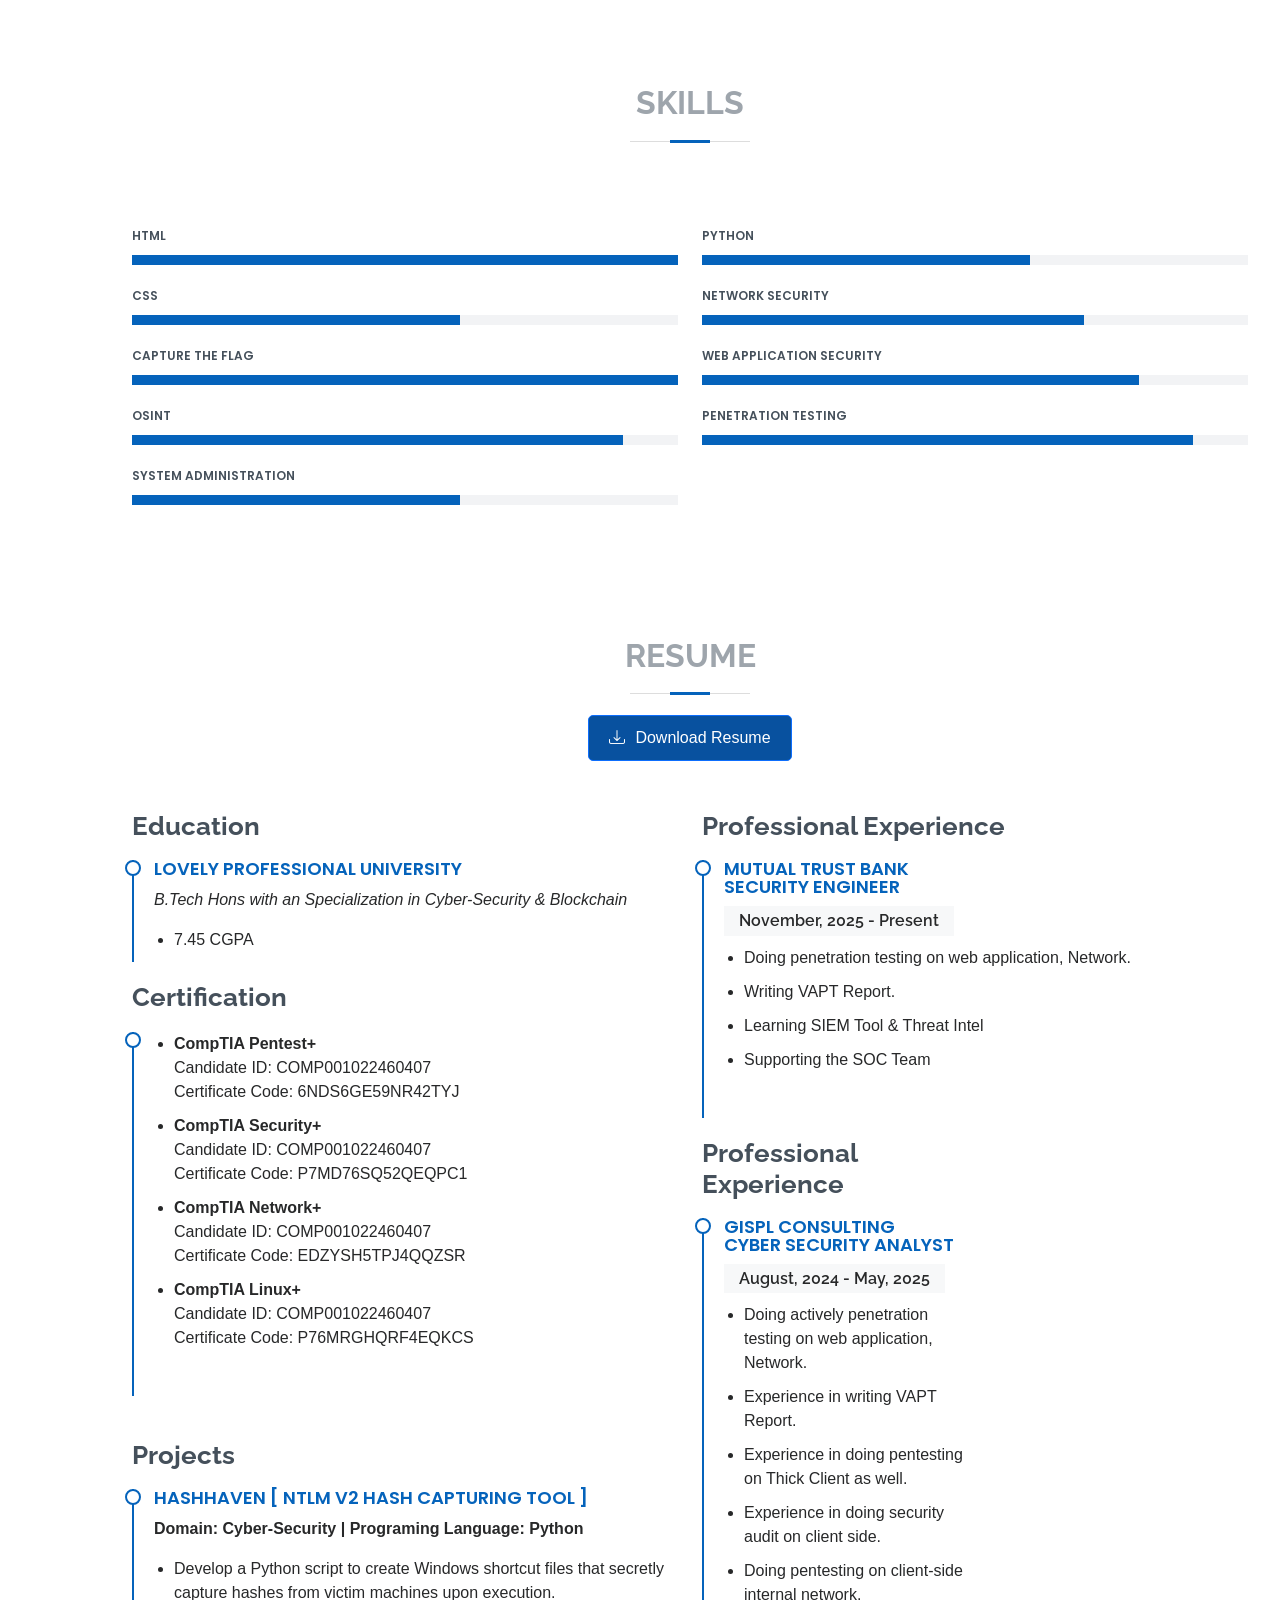
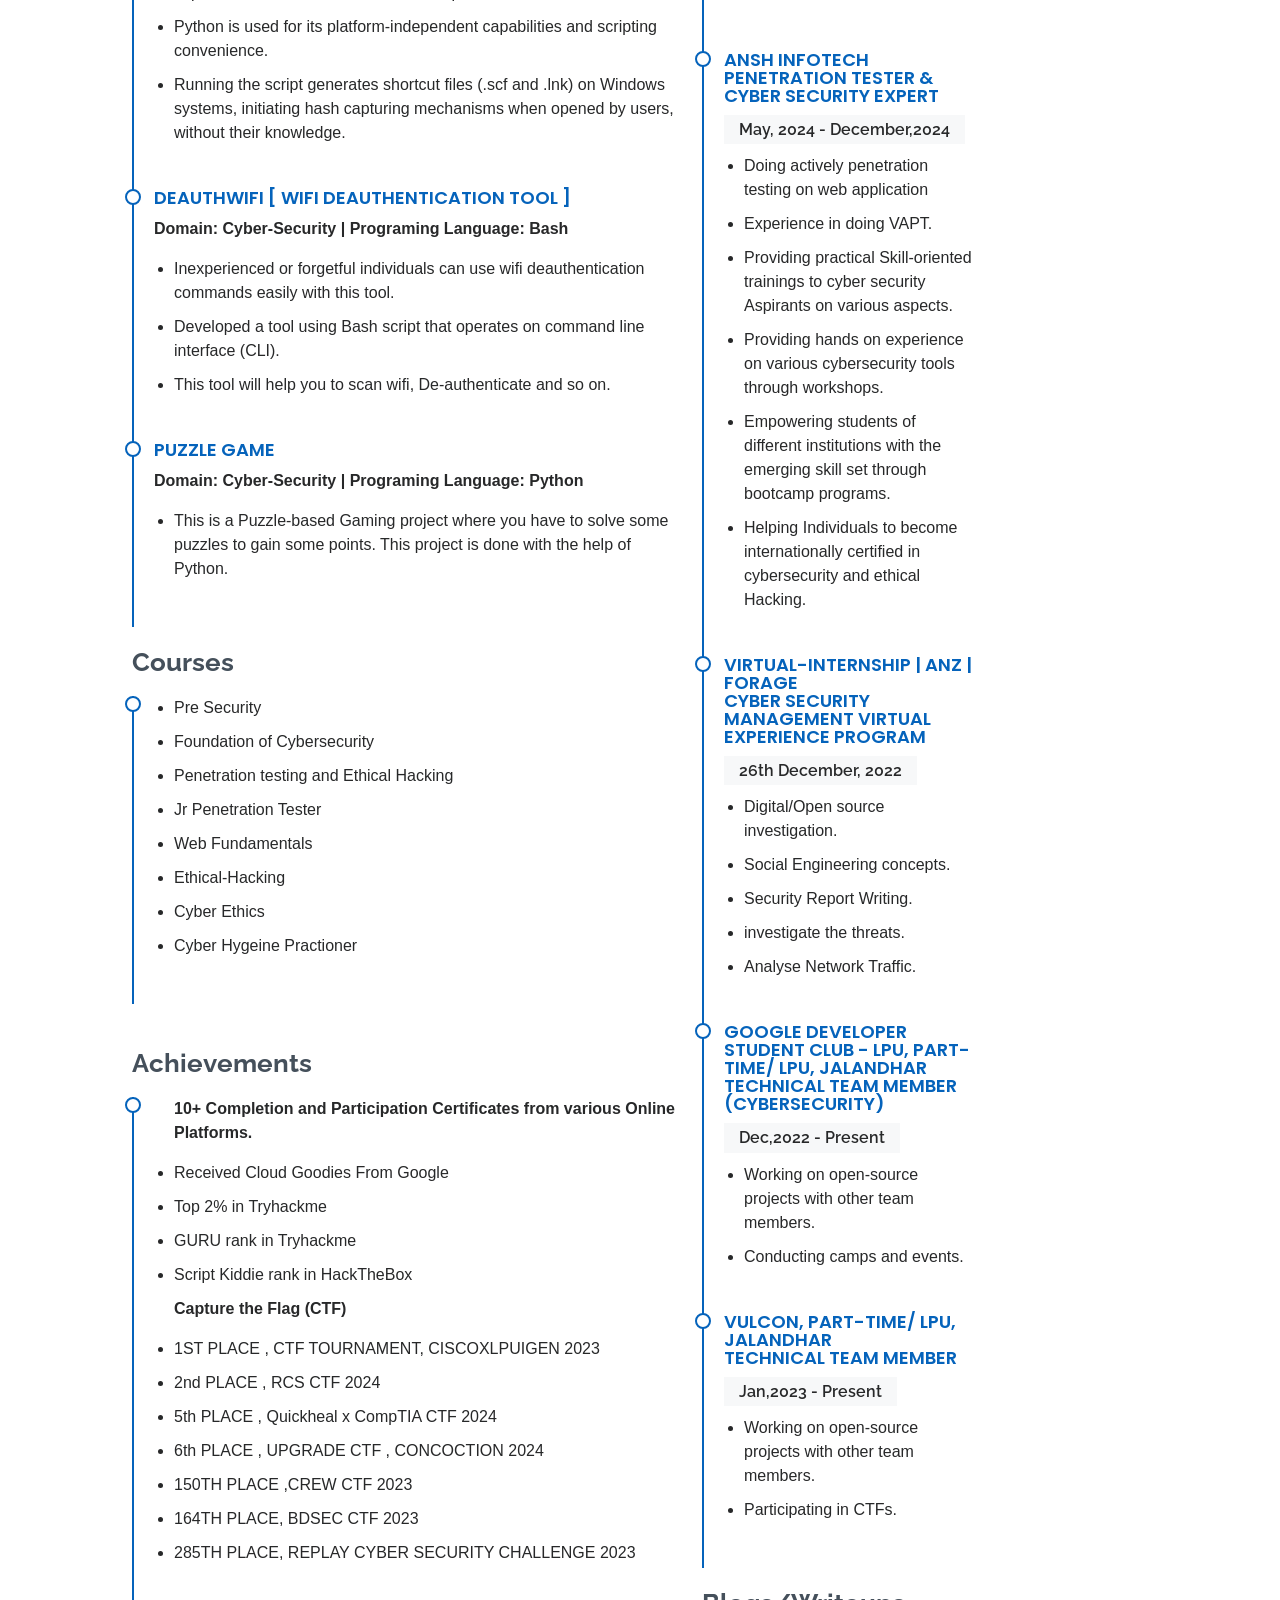
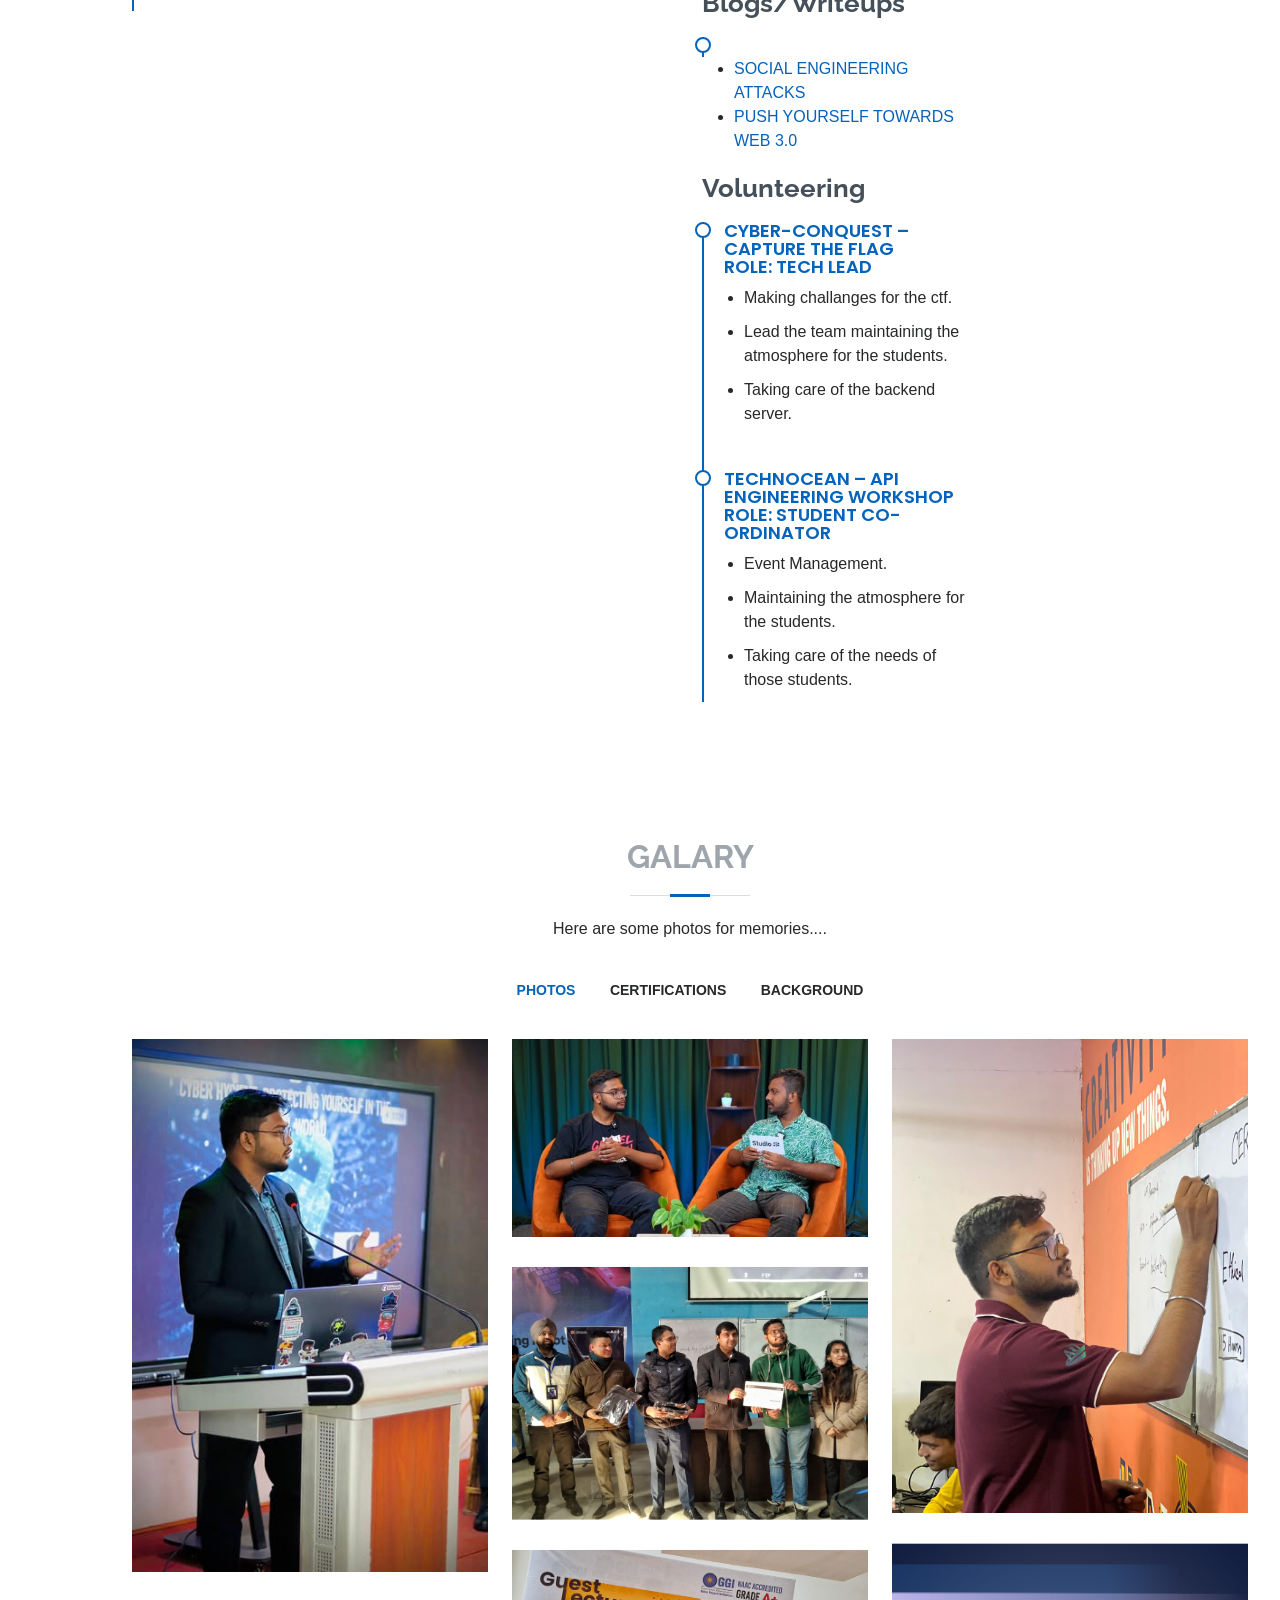
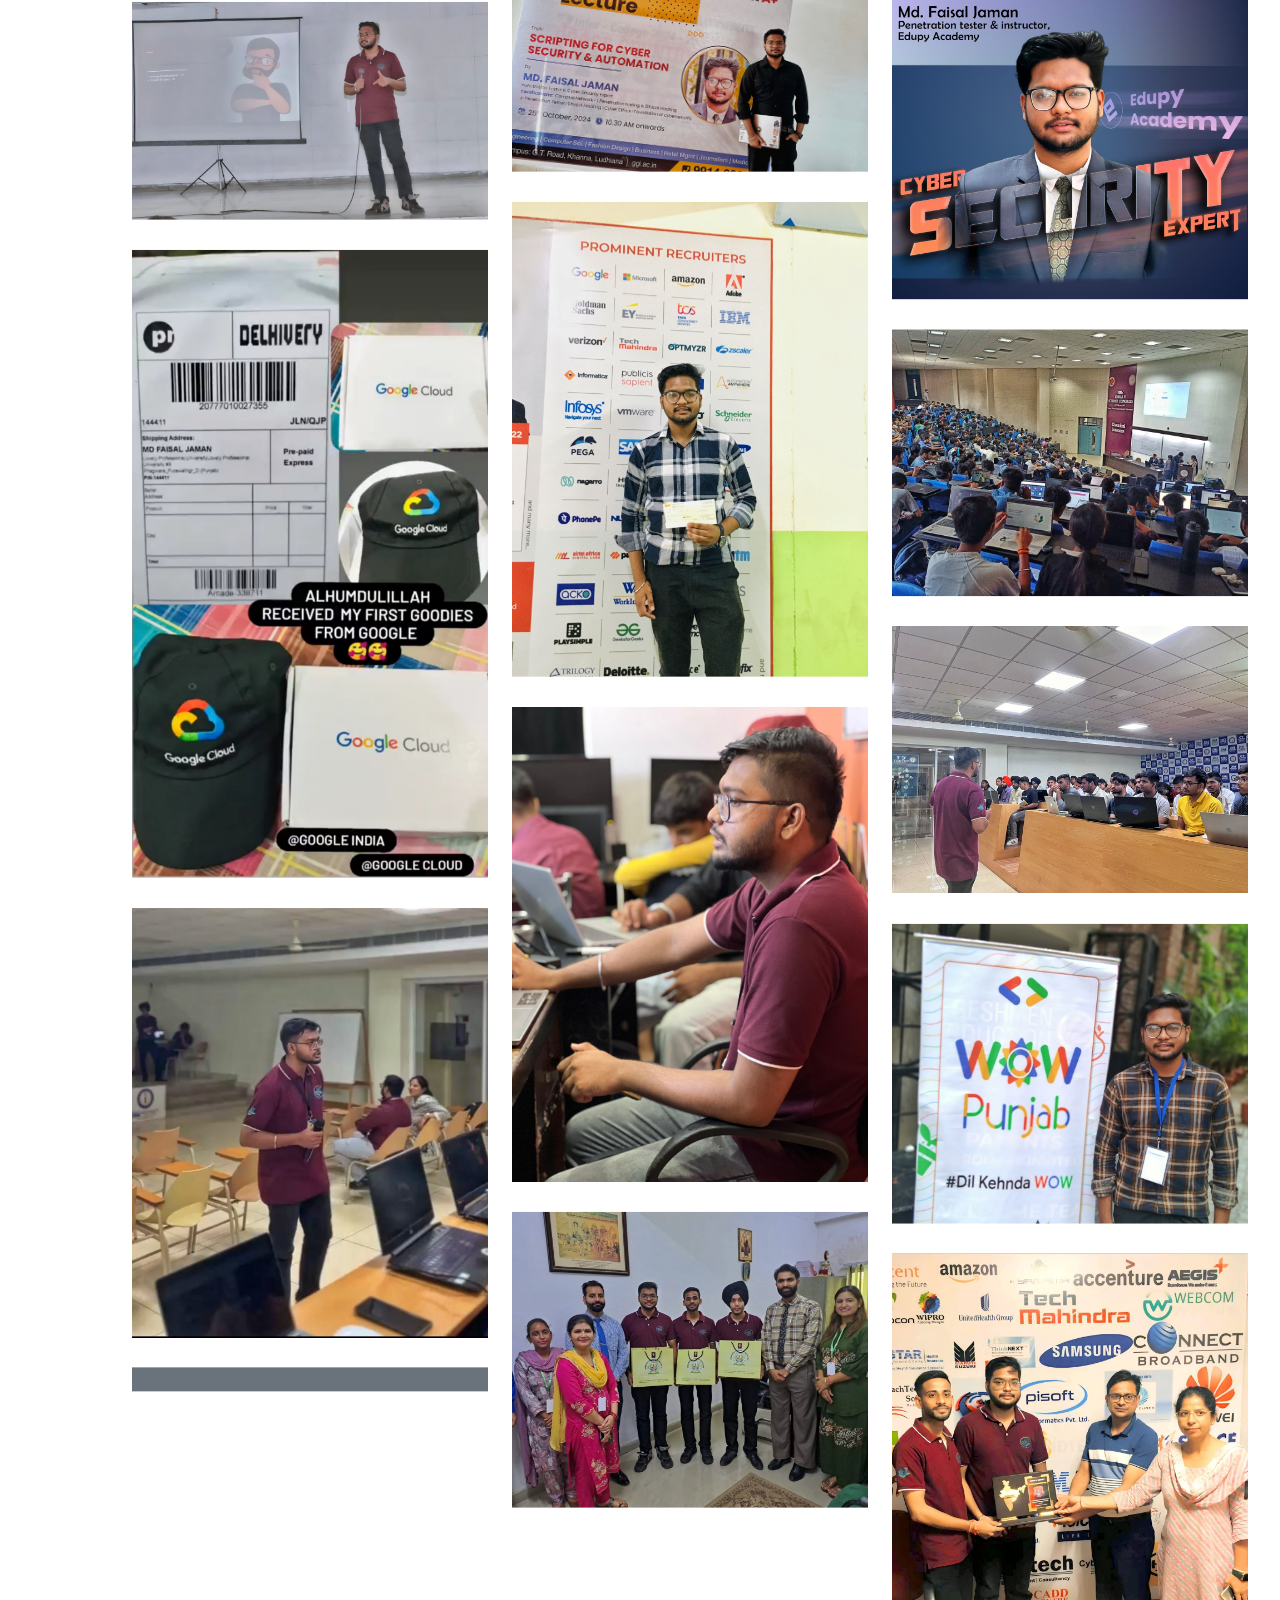
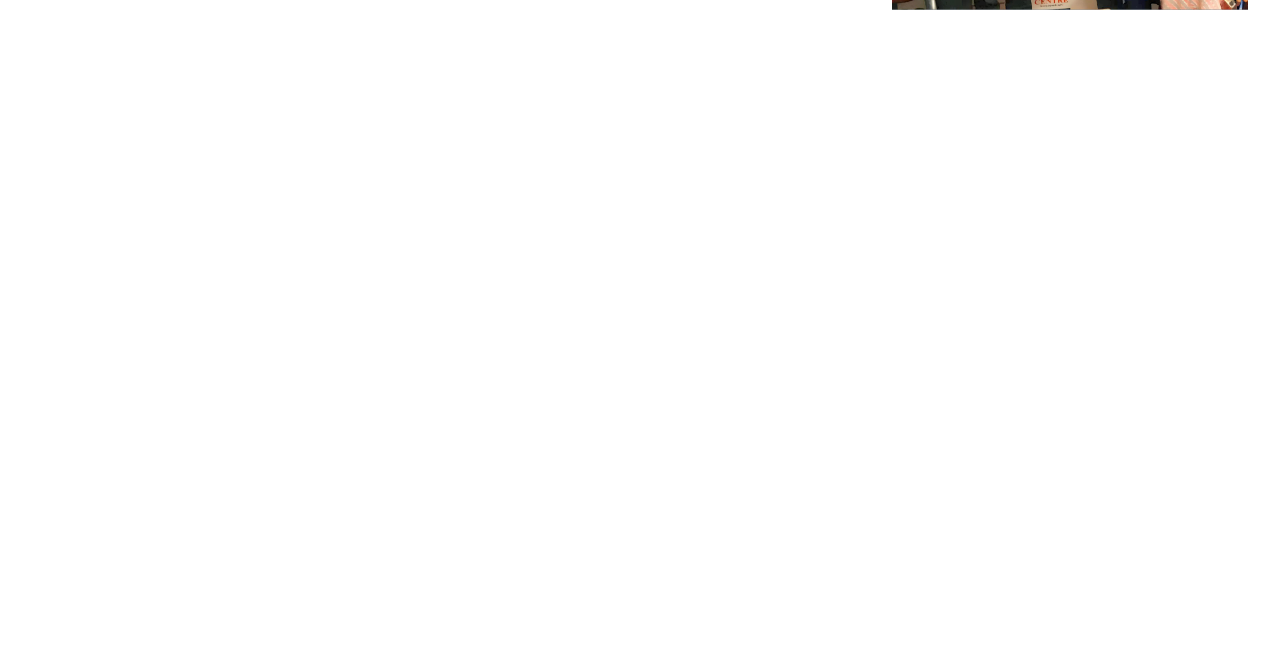
==== commit 24a16f5c: "Update index.html" ====
--- a/index.html
+++ b/index.html
@@ -53,7 +53,7 @@
   <!-- ======= Hero Section ======= -->
   <section id="hero" class="d-flex flex-column justify-content-center">
     <div class="container" data-aos="zoom-in" data-aos-delay="100">
-      <h1>MD Faisal Jaman</h1>
+      <h1>Md Faisal Jaman</h1>
       <p>I'm <span class="typed" data-typed-items="Cyber Enthusiast, CTF Player, Penetration Tester, Instructor"></span></p>
       <div class="social-links">
         <a href="https://twitter.com/Jaman_1210" class="twitter"><i class="bx bxl-twitter"></i></a>
@@ -948,3 +948,4 @@
 
 
 
+
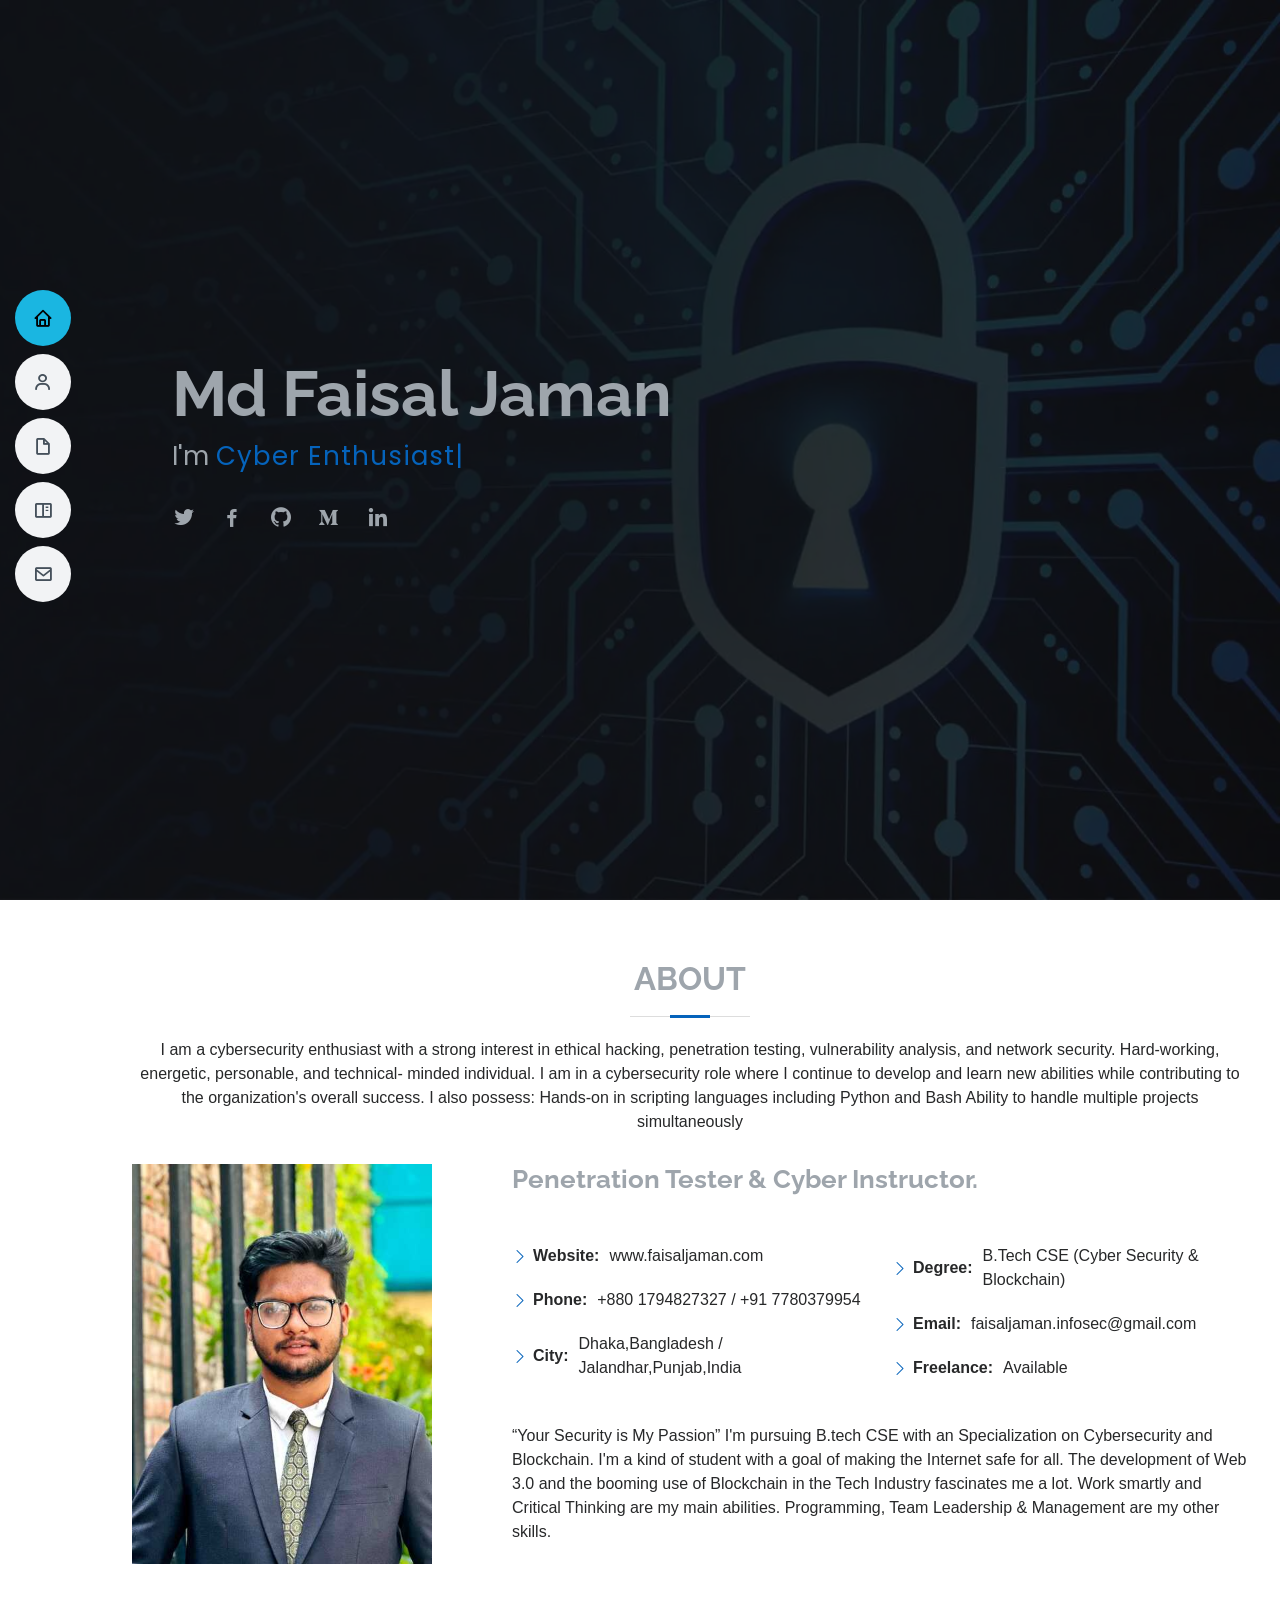
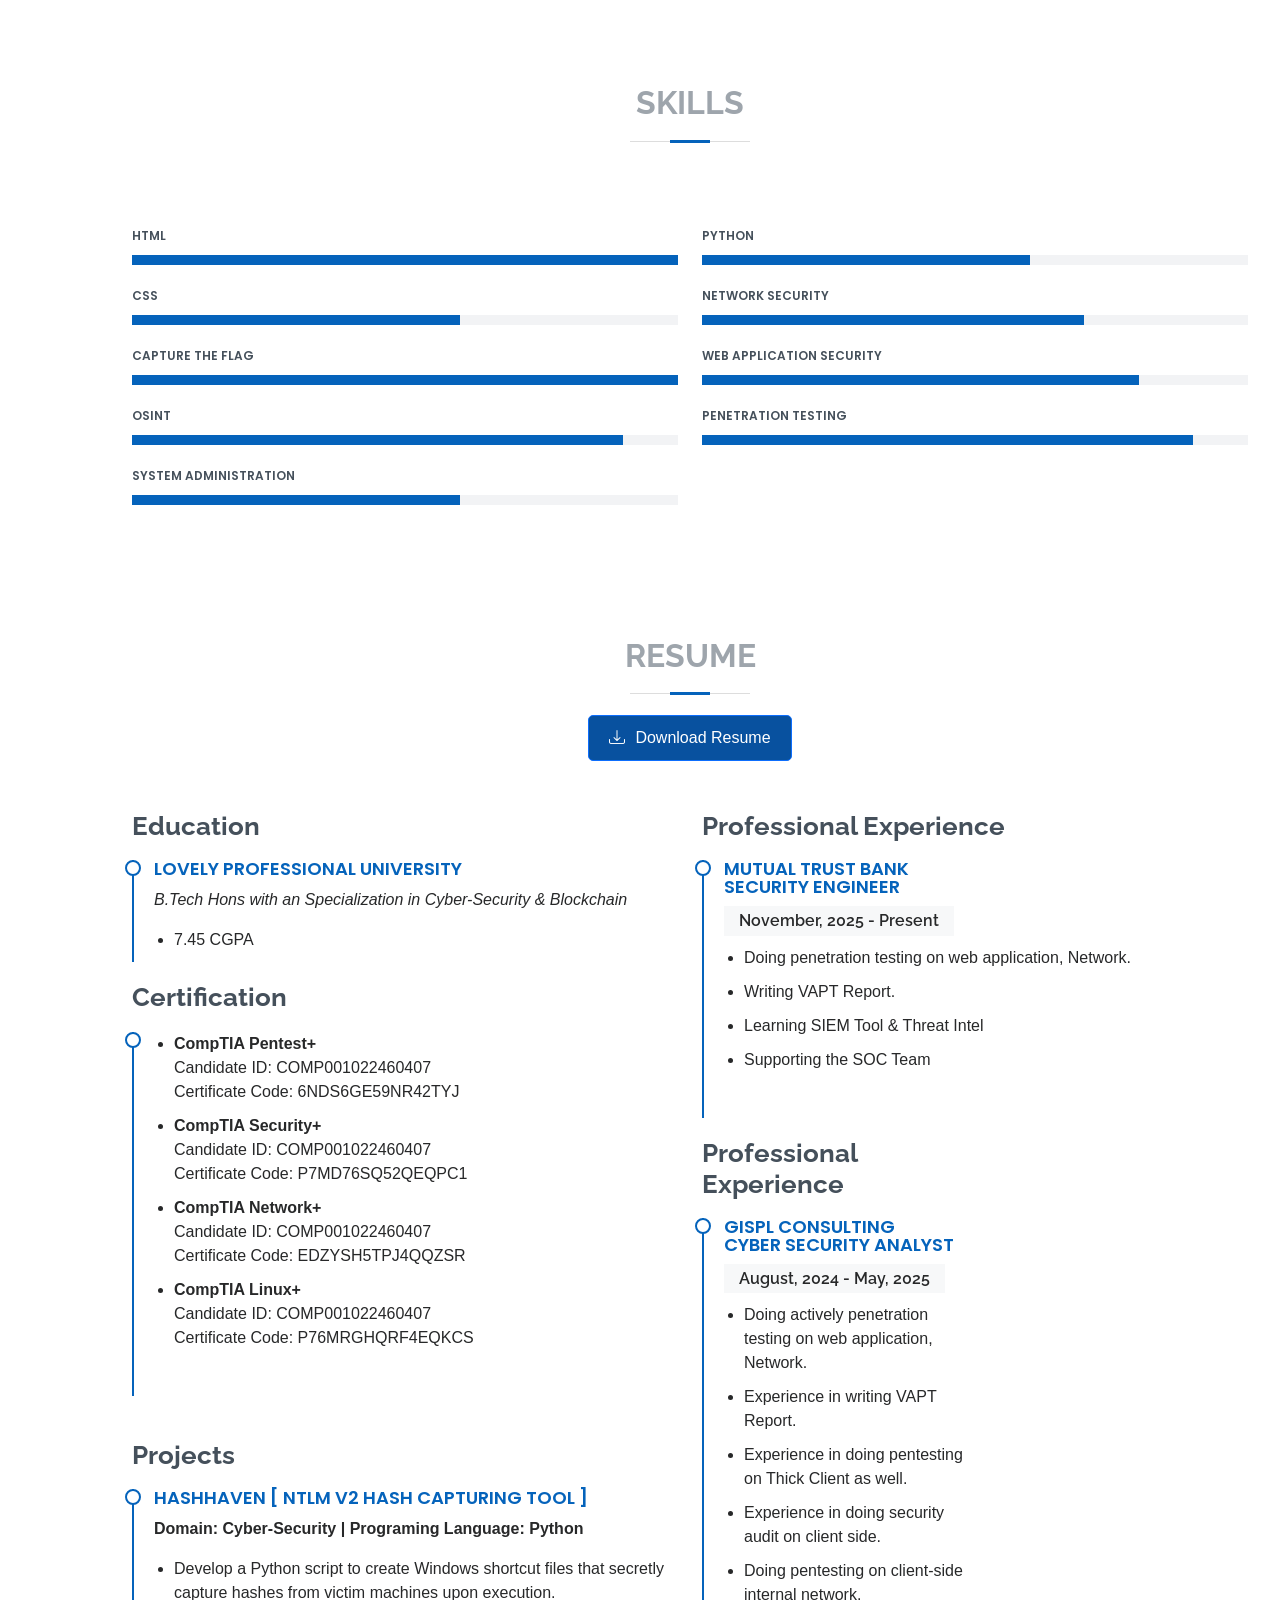
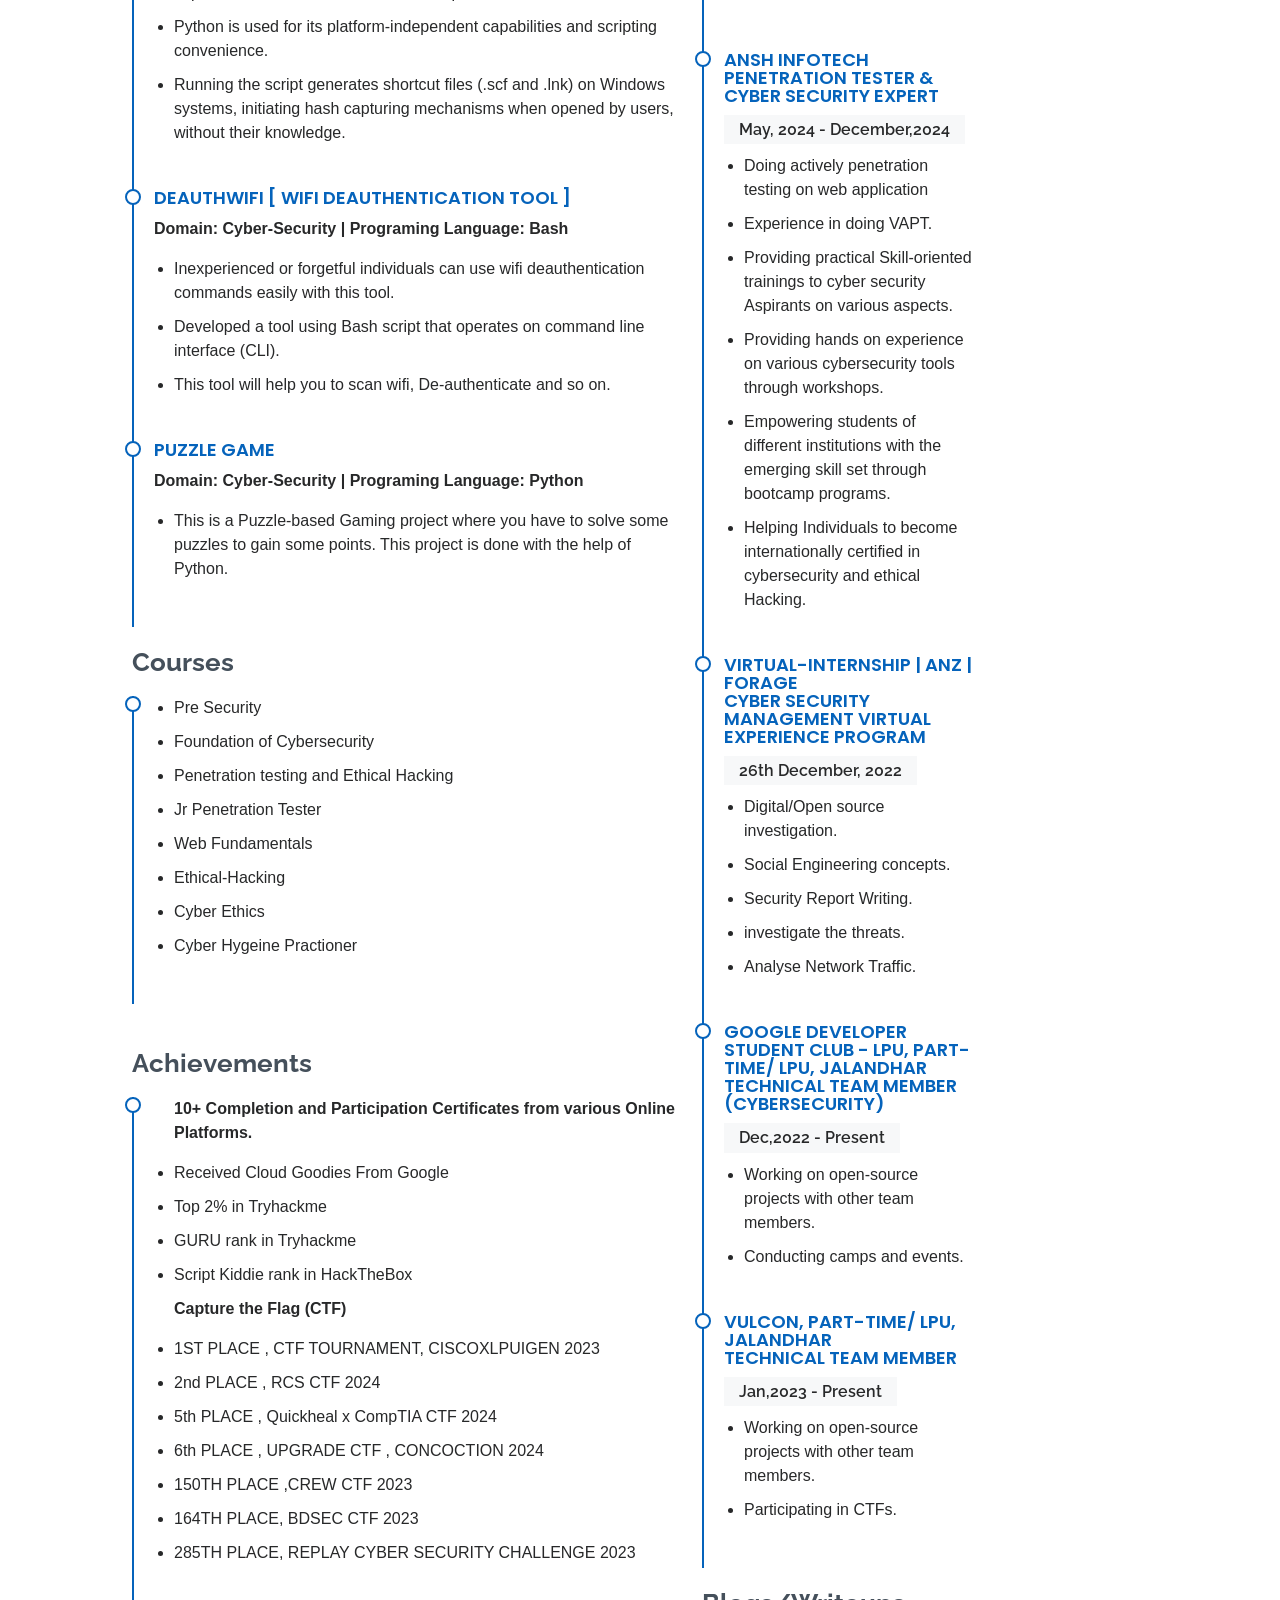
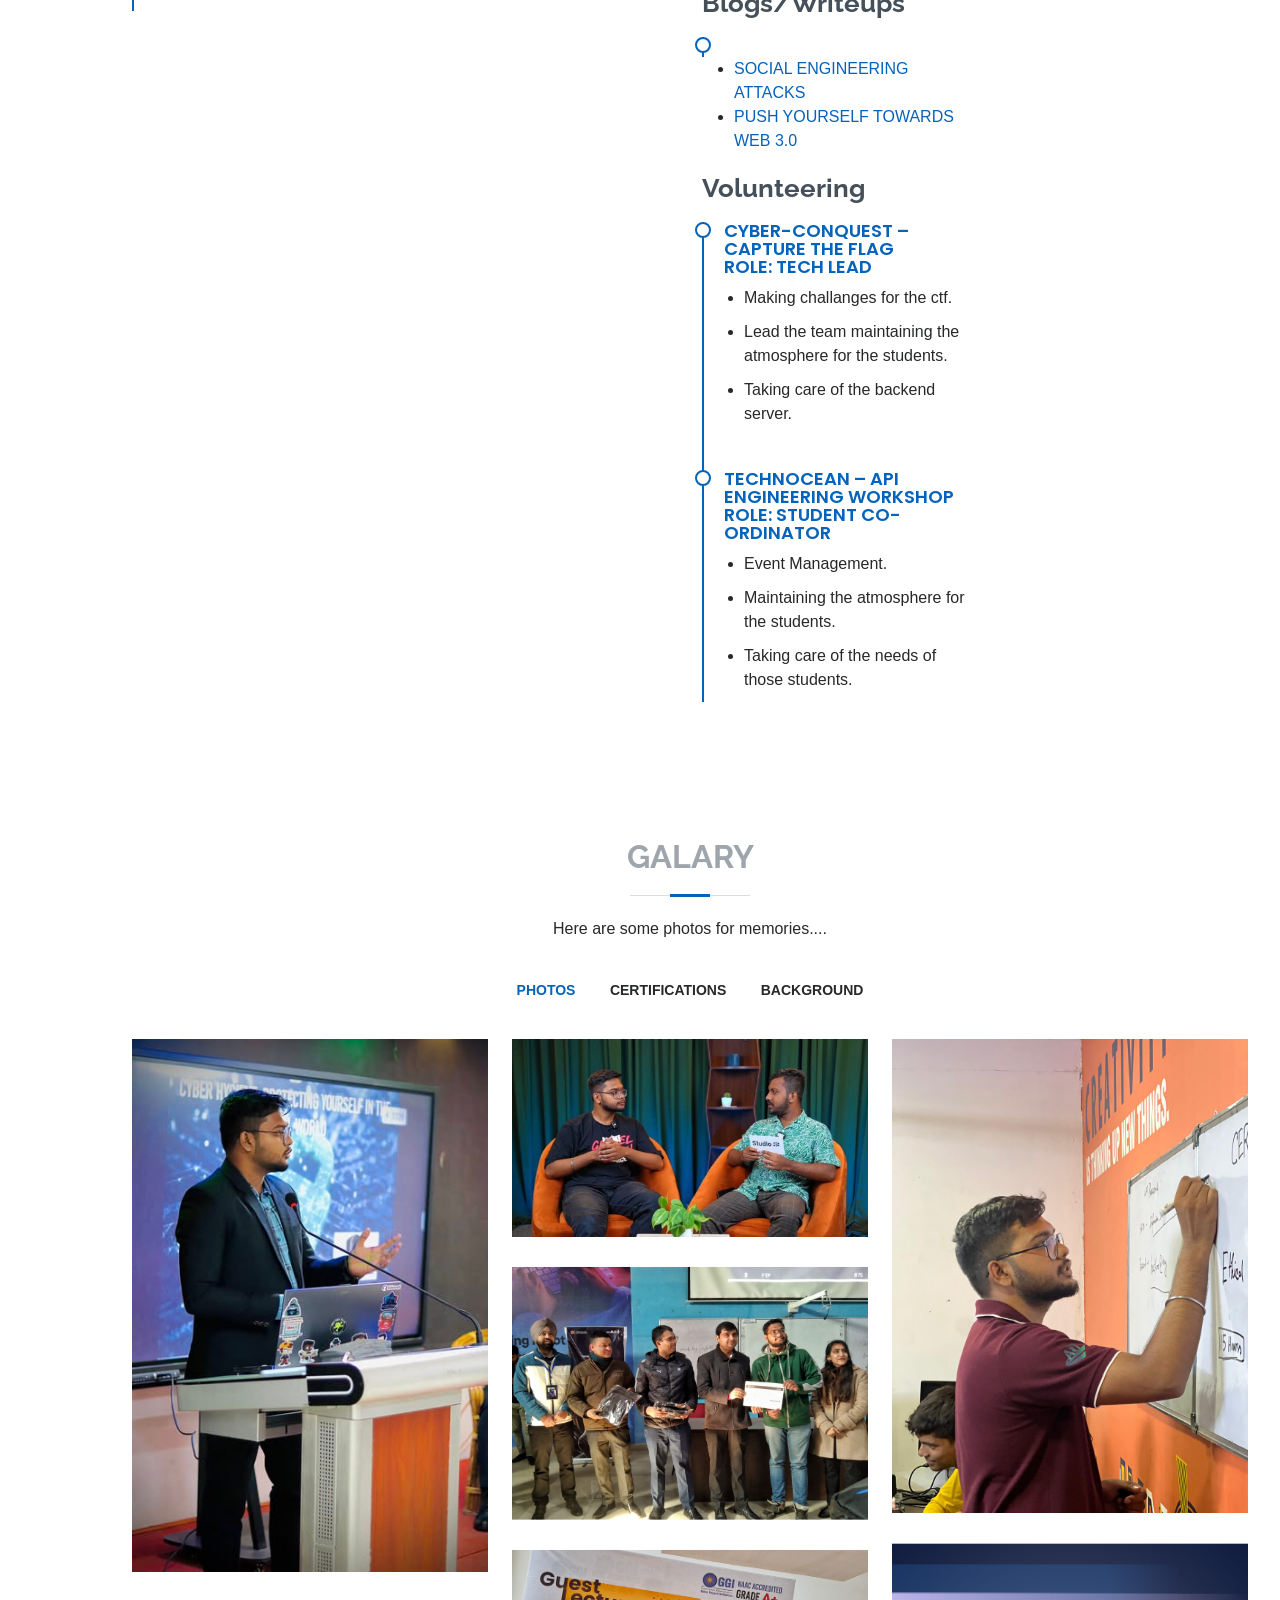
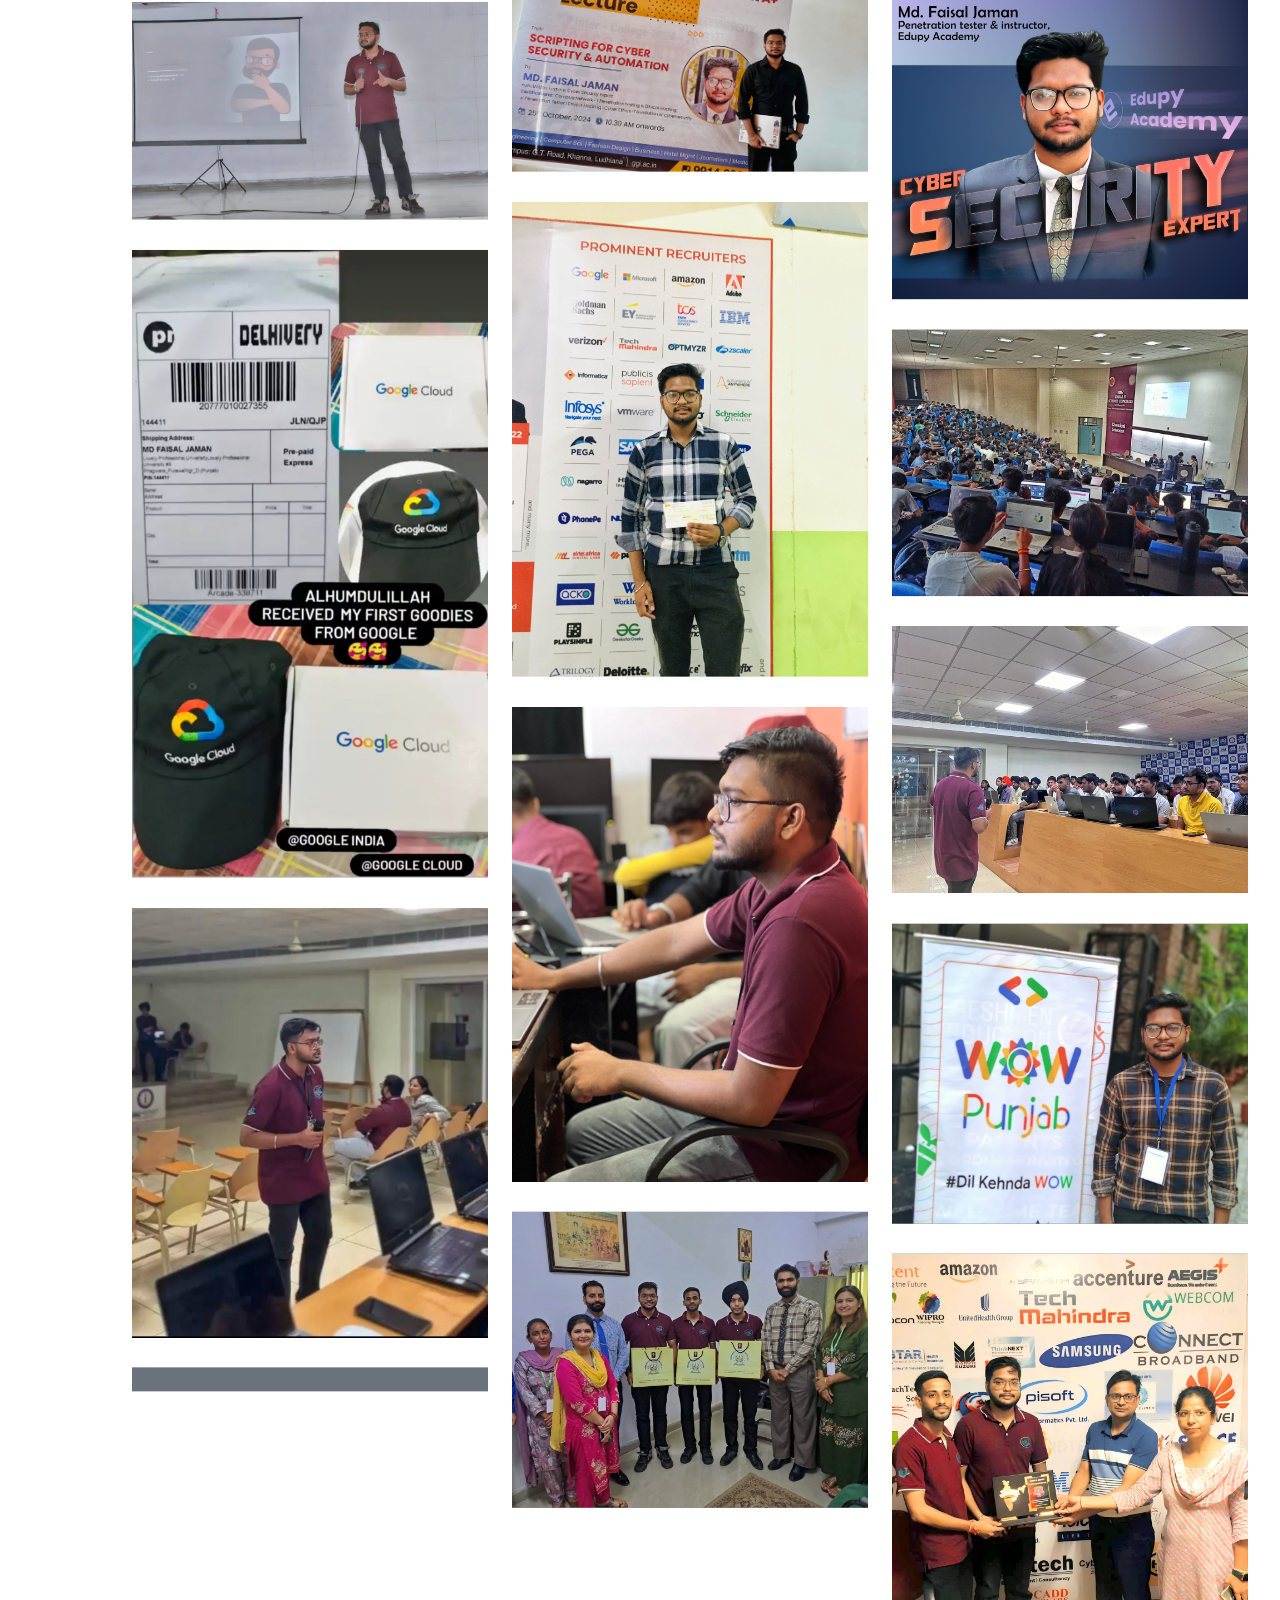
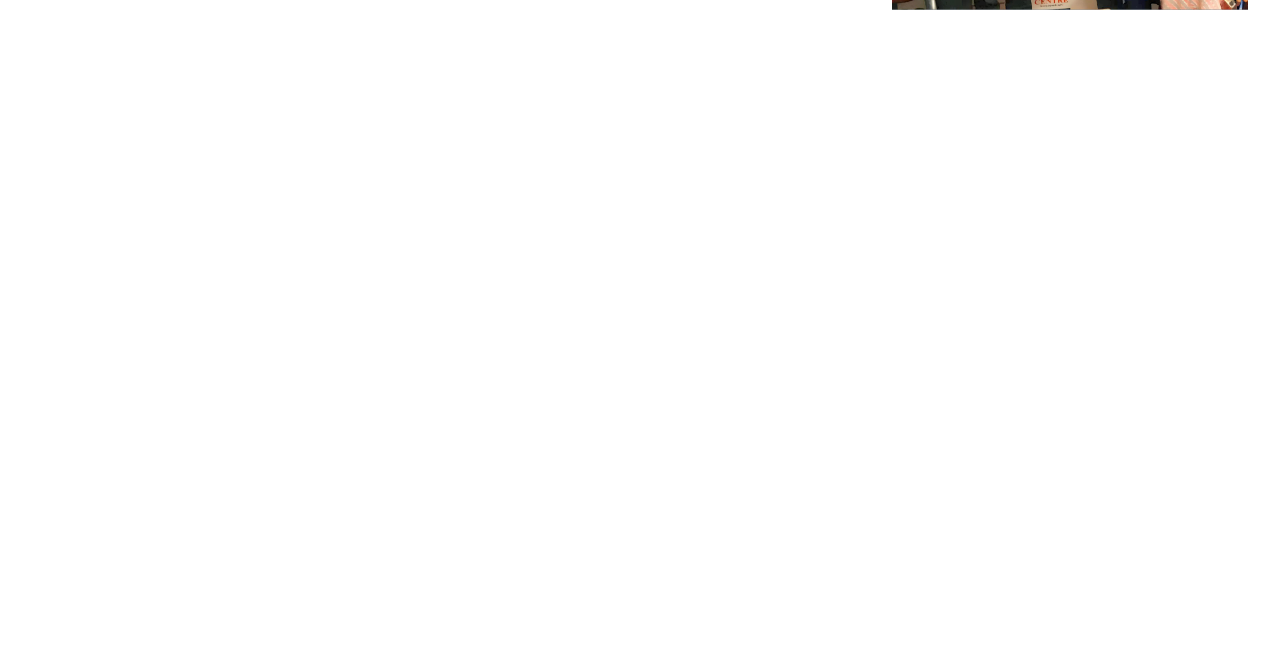
==== commit 5c106d8e: "Update index.html" ====
--- a/index.html
+++ b/index.html
@@ -212,7 +212,7 @@
         <div class="section-title">
           <h2>Resume</h2>
           <div id="download-resume-btn">
-            <a href="../faisal_cv.pdf" download class="btn btn-primary"><i class="bi bi-download"></i>Download Resume</a>
+            <a href="../Md_Faisal_Jaman_CV.pdf" download class="btn btn-primary"><i class="bi bi-download"></i>Download Resume</a>
           </div>
            </div>
 
@@ -949,3 +949,4 @@
 
 
 
+
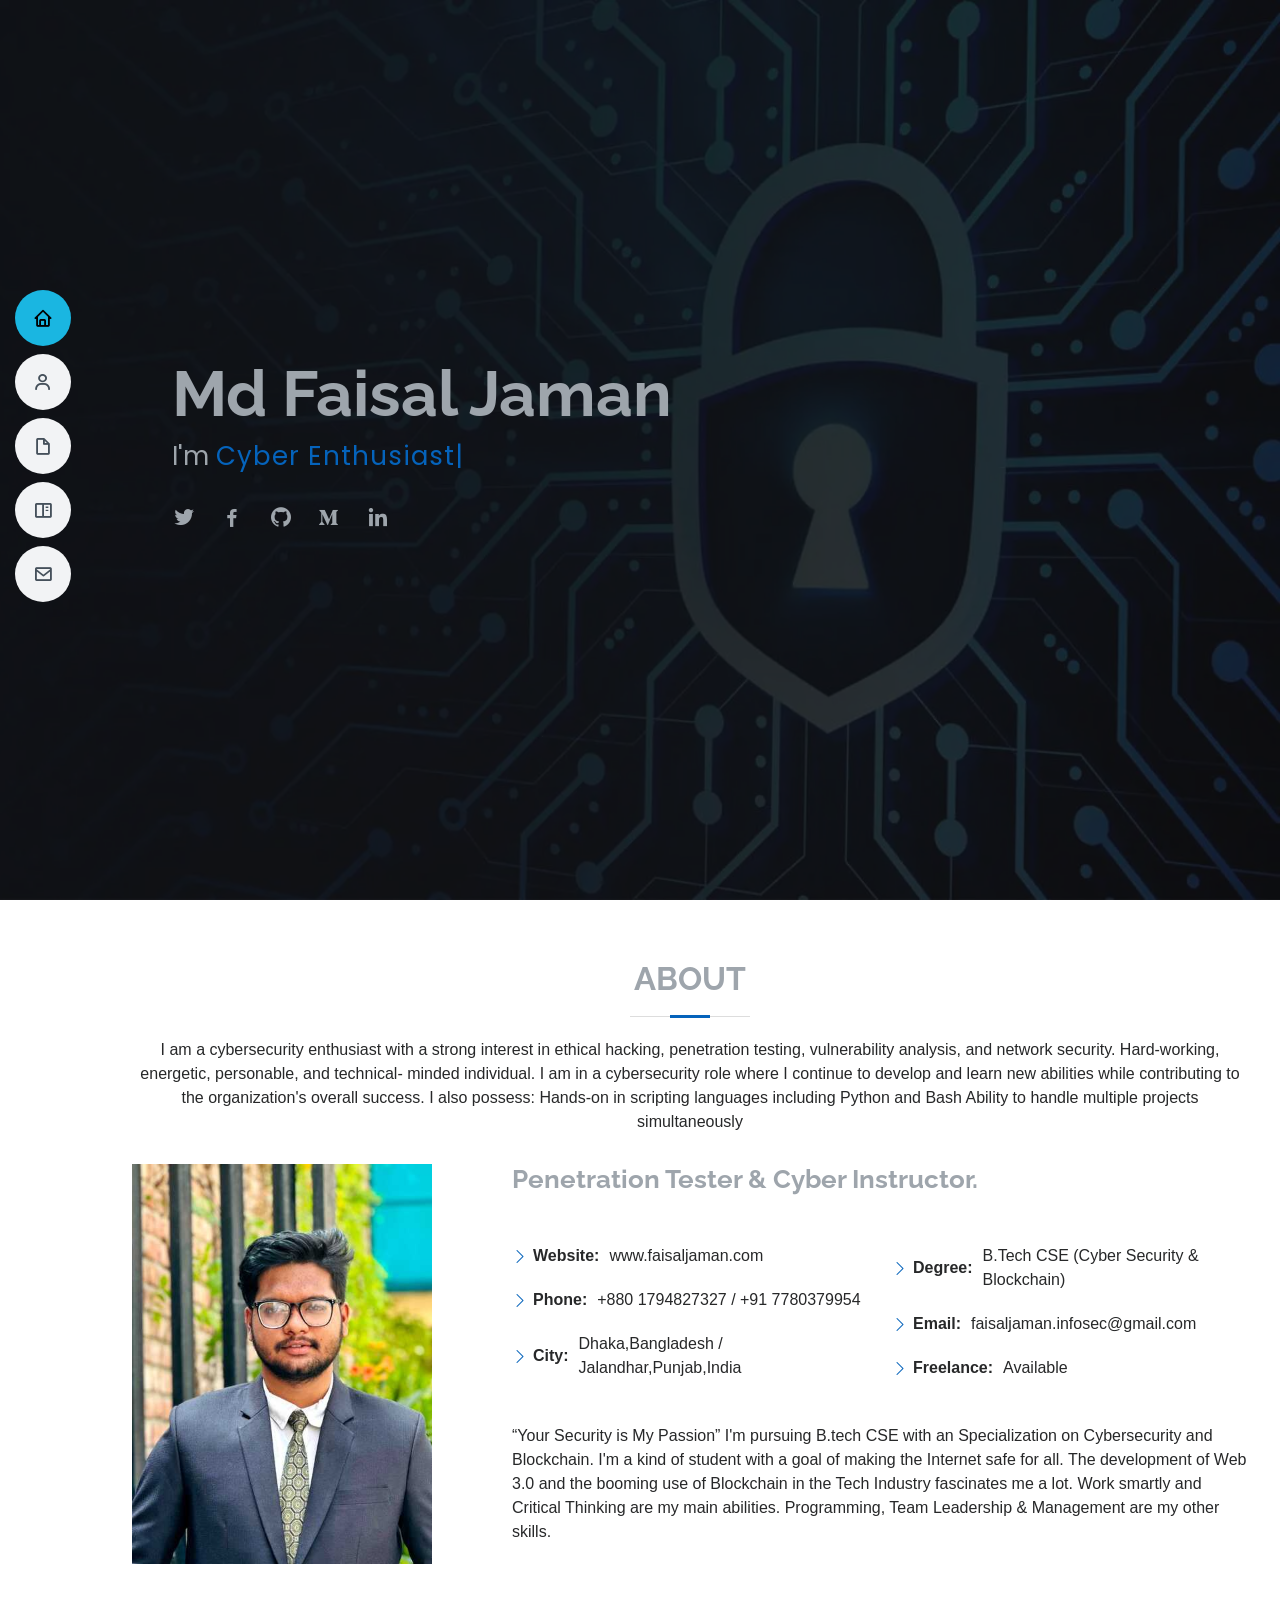
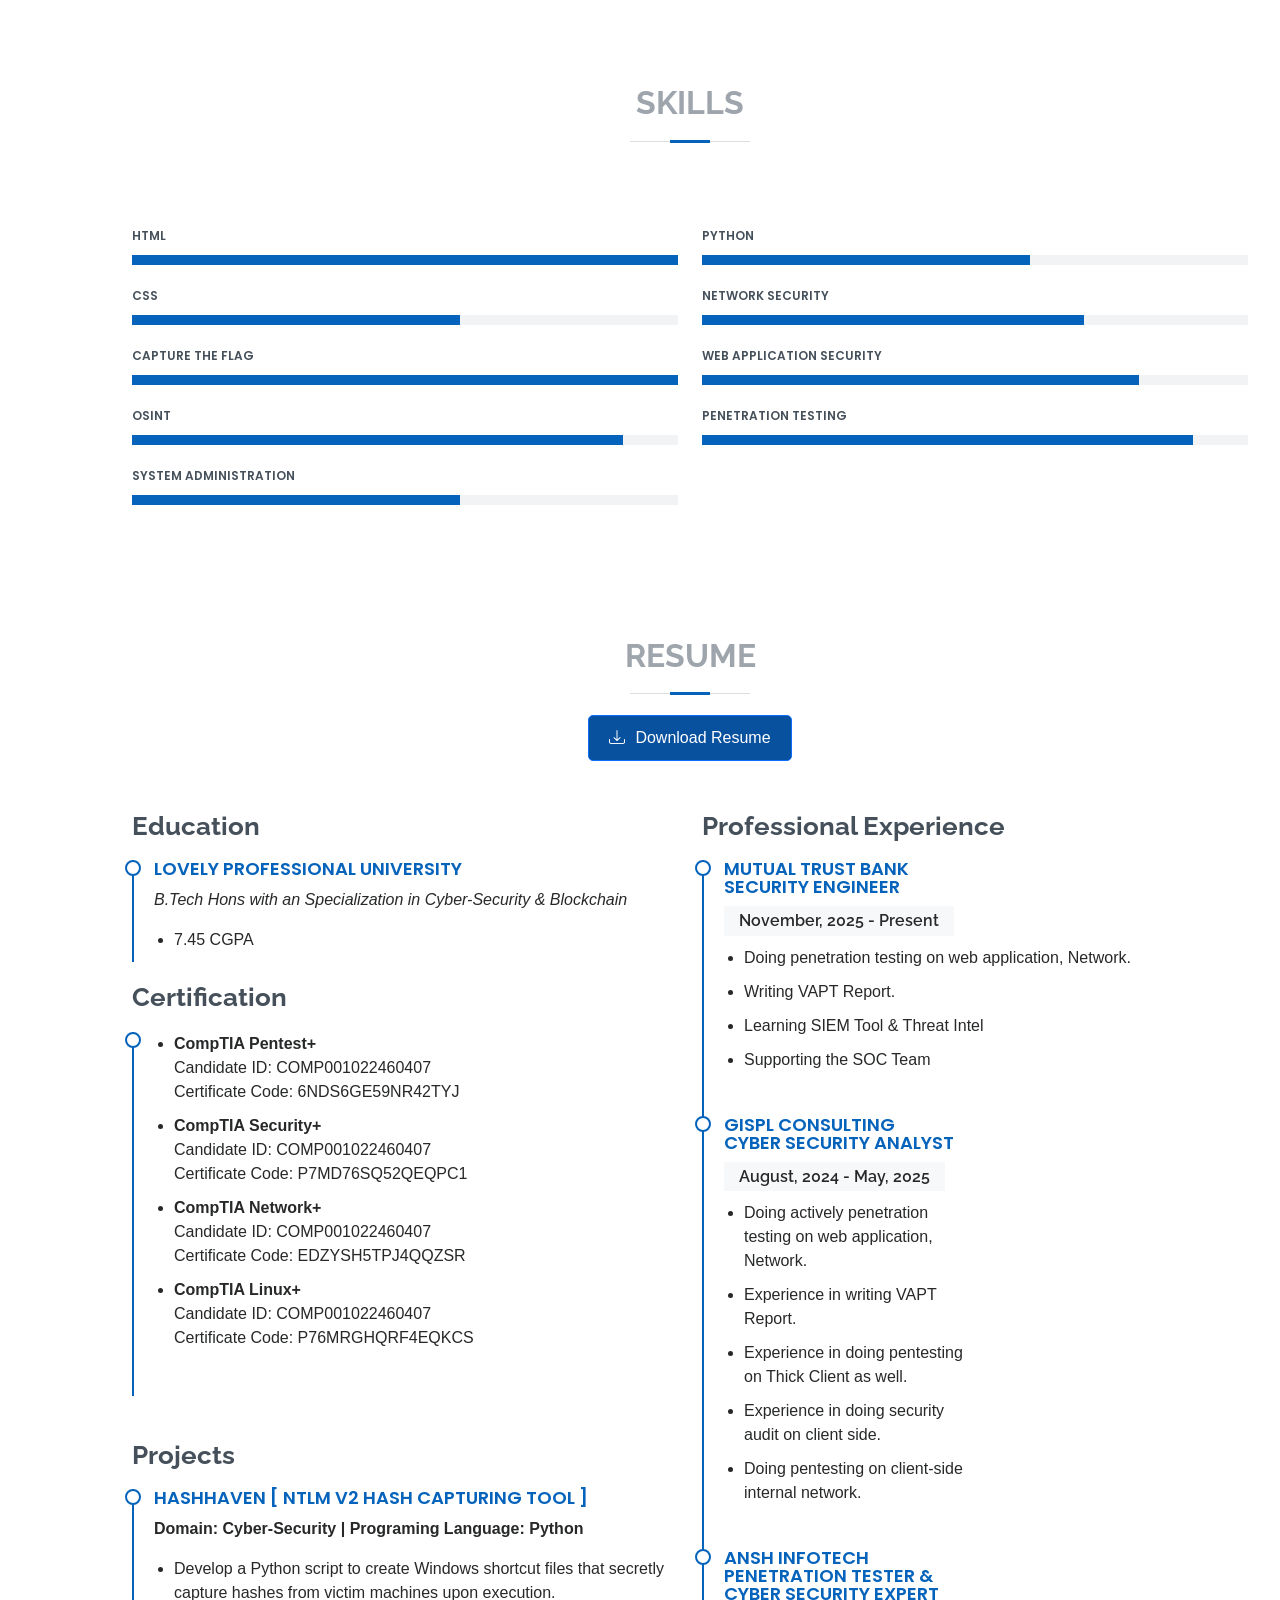
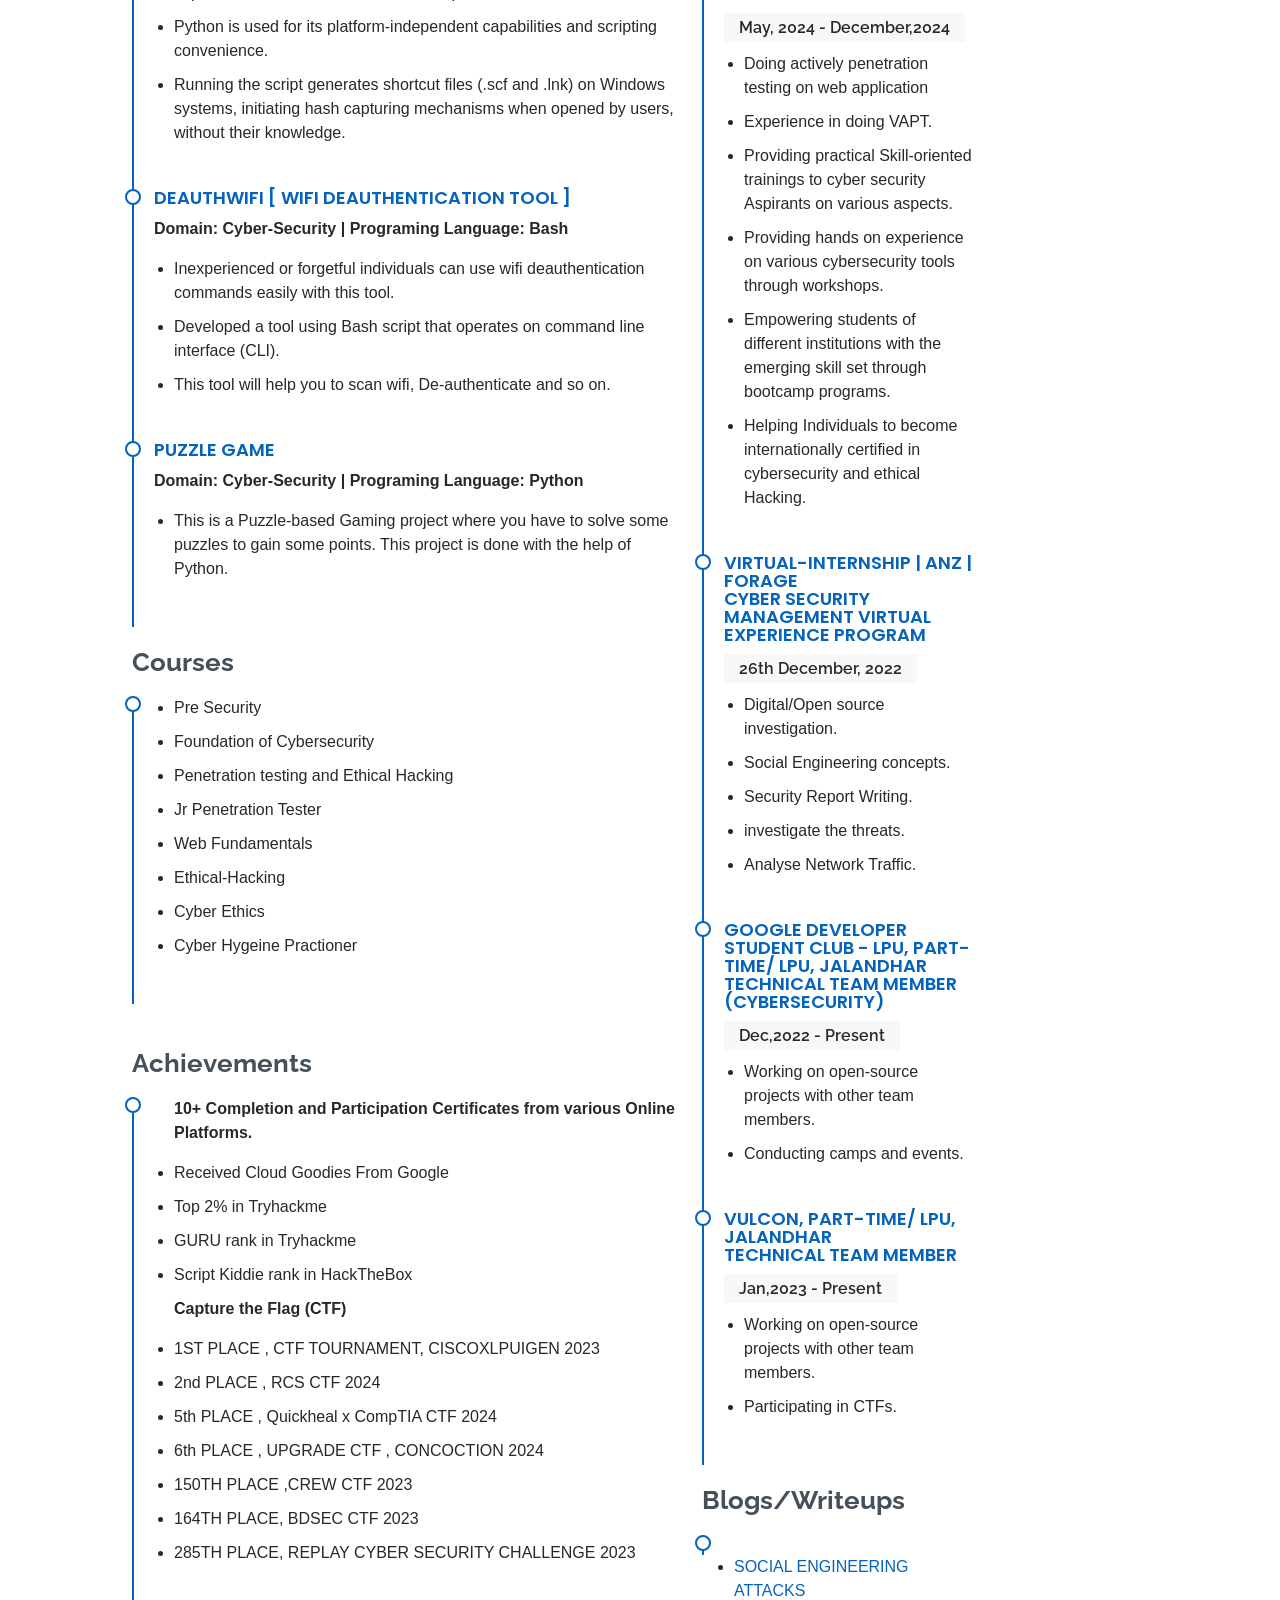
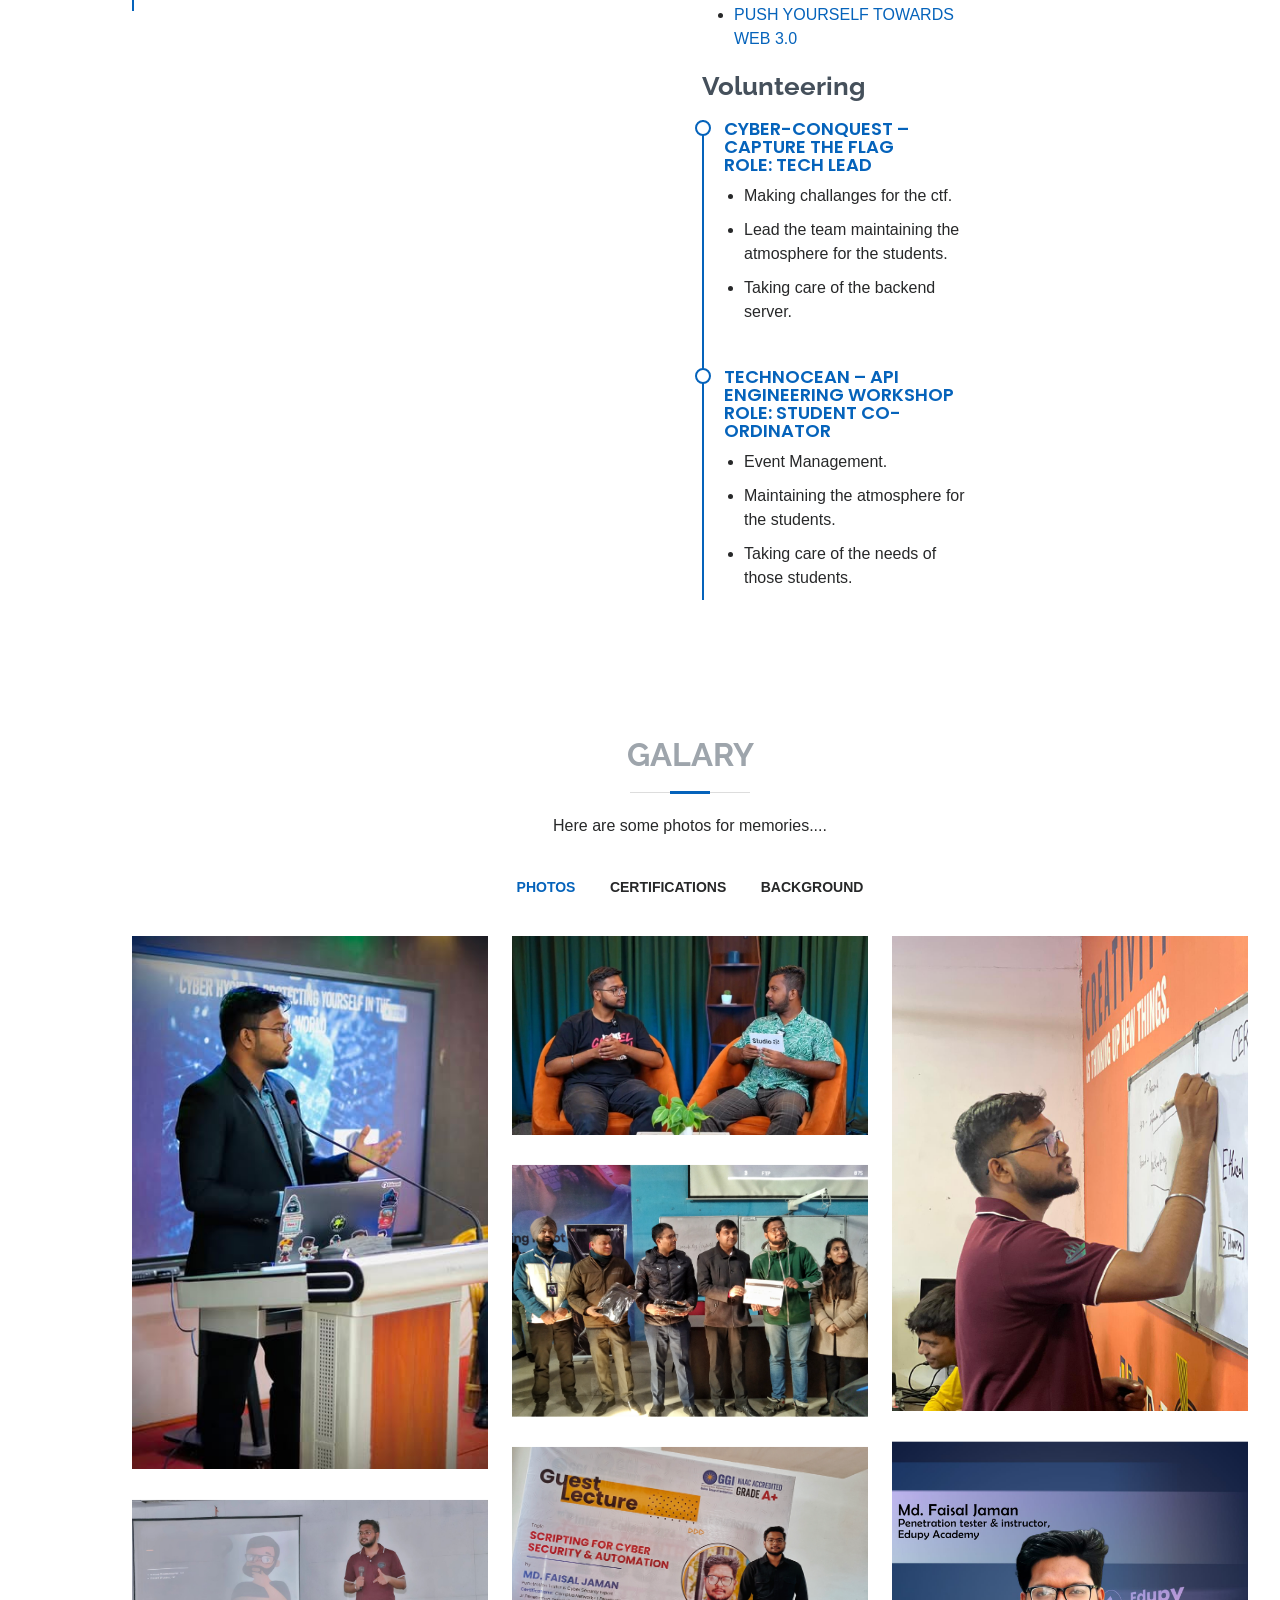
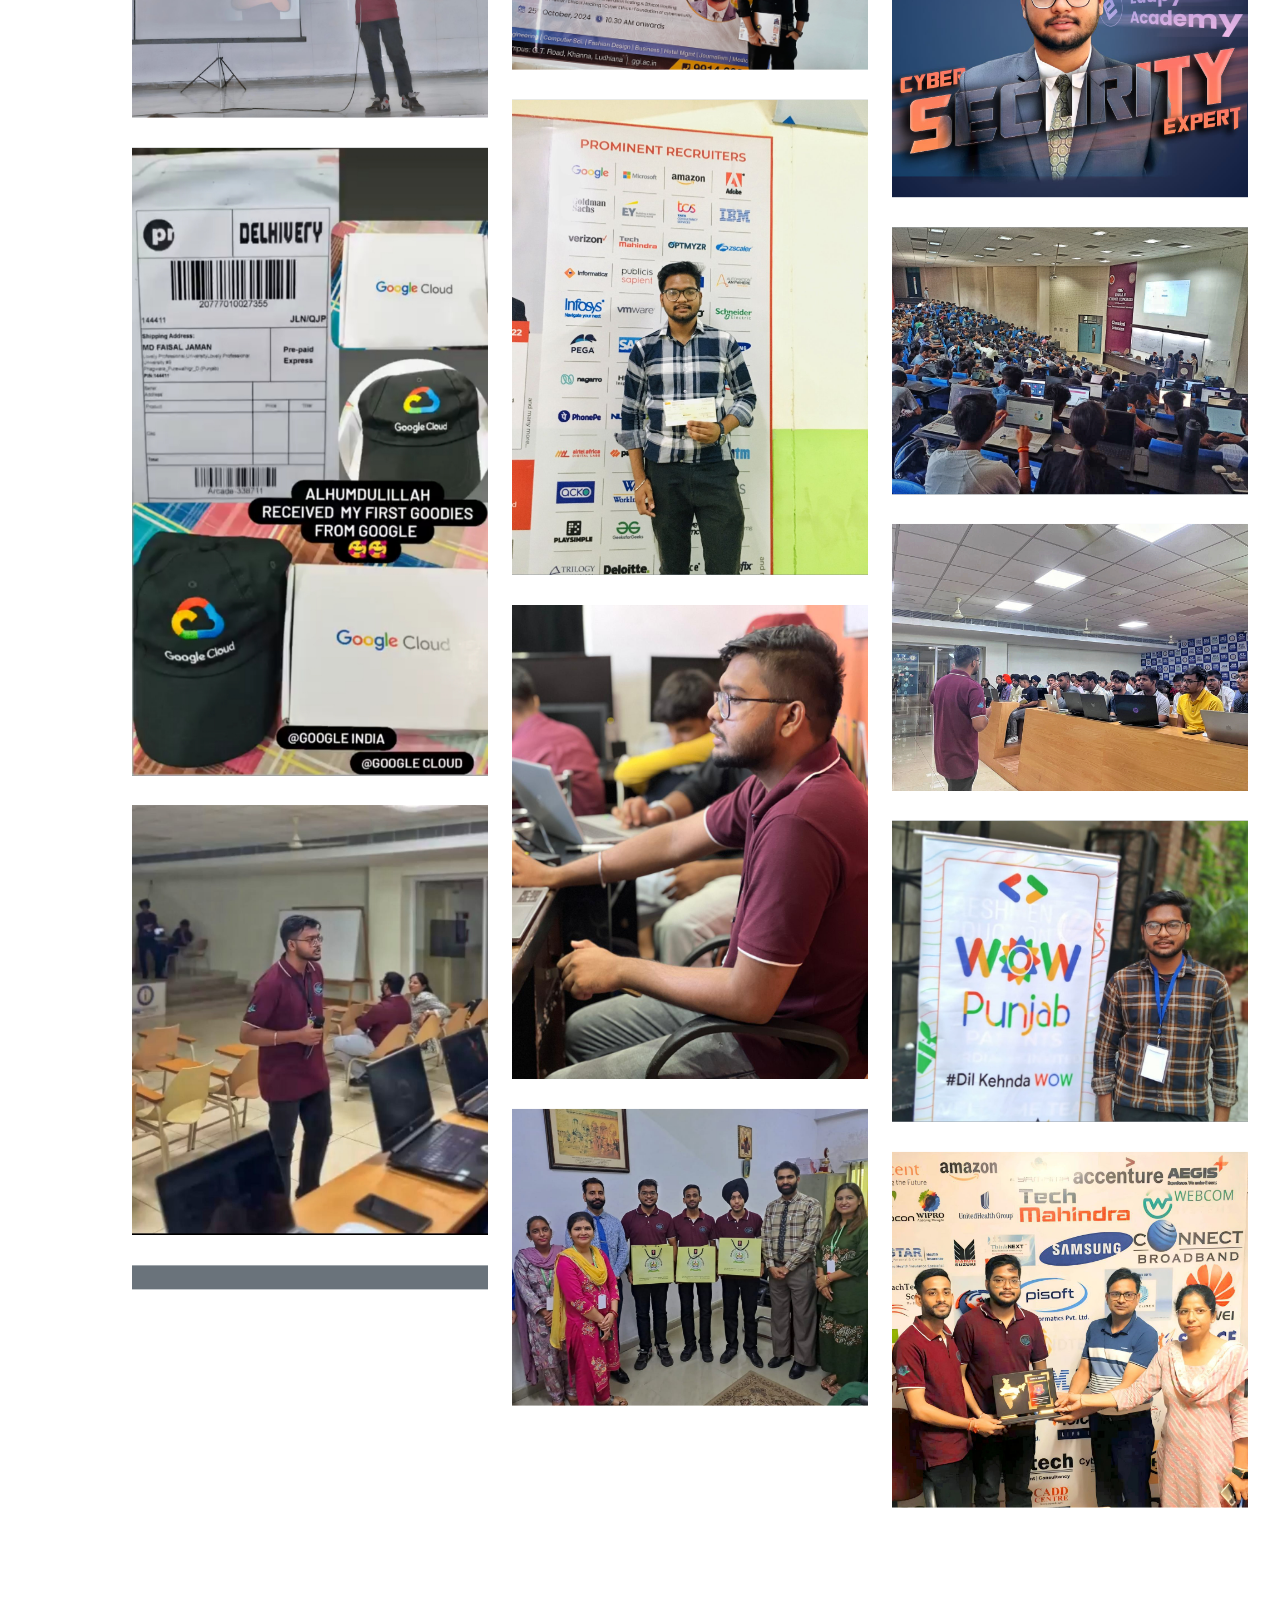
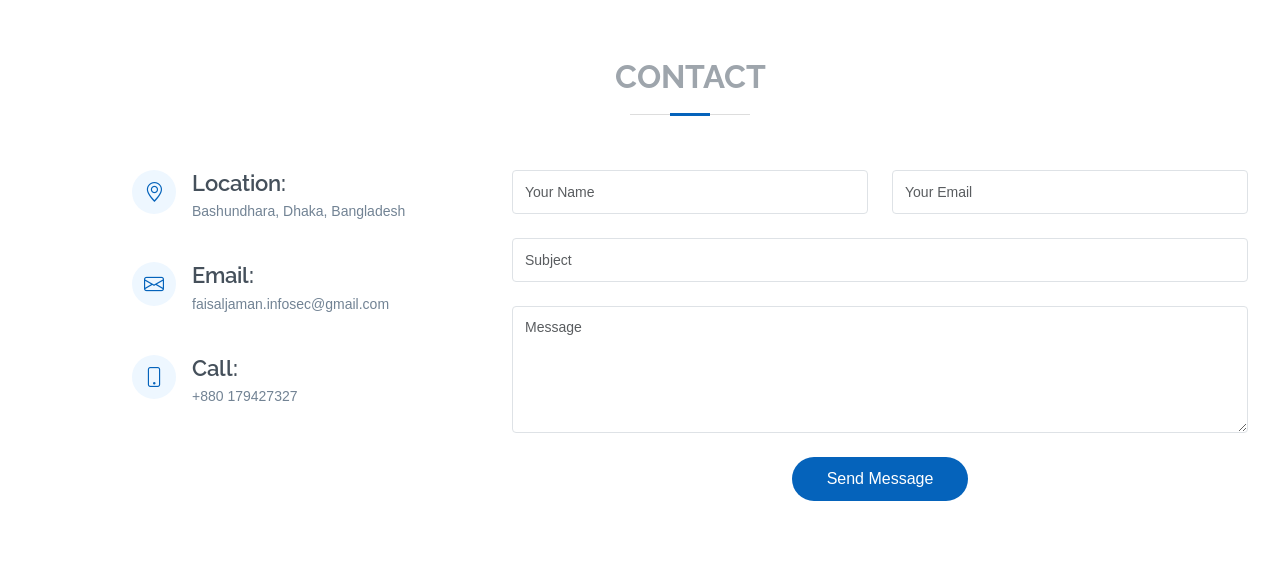
==== commit e1927109: "Update index.html" ====
--- a/index.html
+++ b/index.html
@@ -334,7 +334,7 @@
 
         
           <div class="col-lg-6">
-            <h3 class="resume-title">Professional Experience</h3>
+            
             <div class="resume-item">
               <h4> GISPL Consulting <br> Cyber Security Analyst </h4>
               <h5>August, 2024 - May, 2025  </h5>
@@ -950,3 +950,4 @@
 
 
 
+
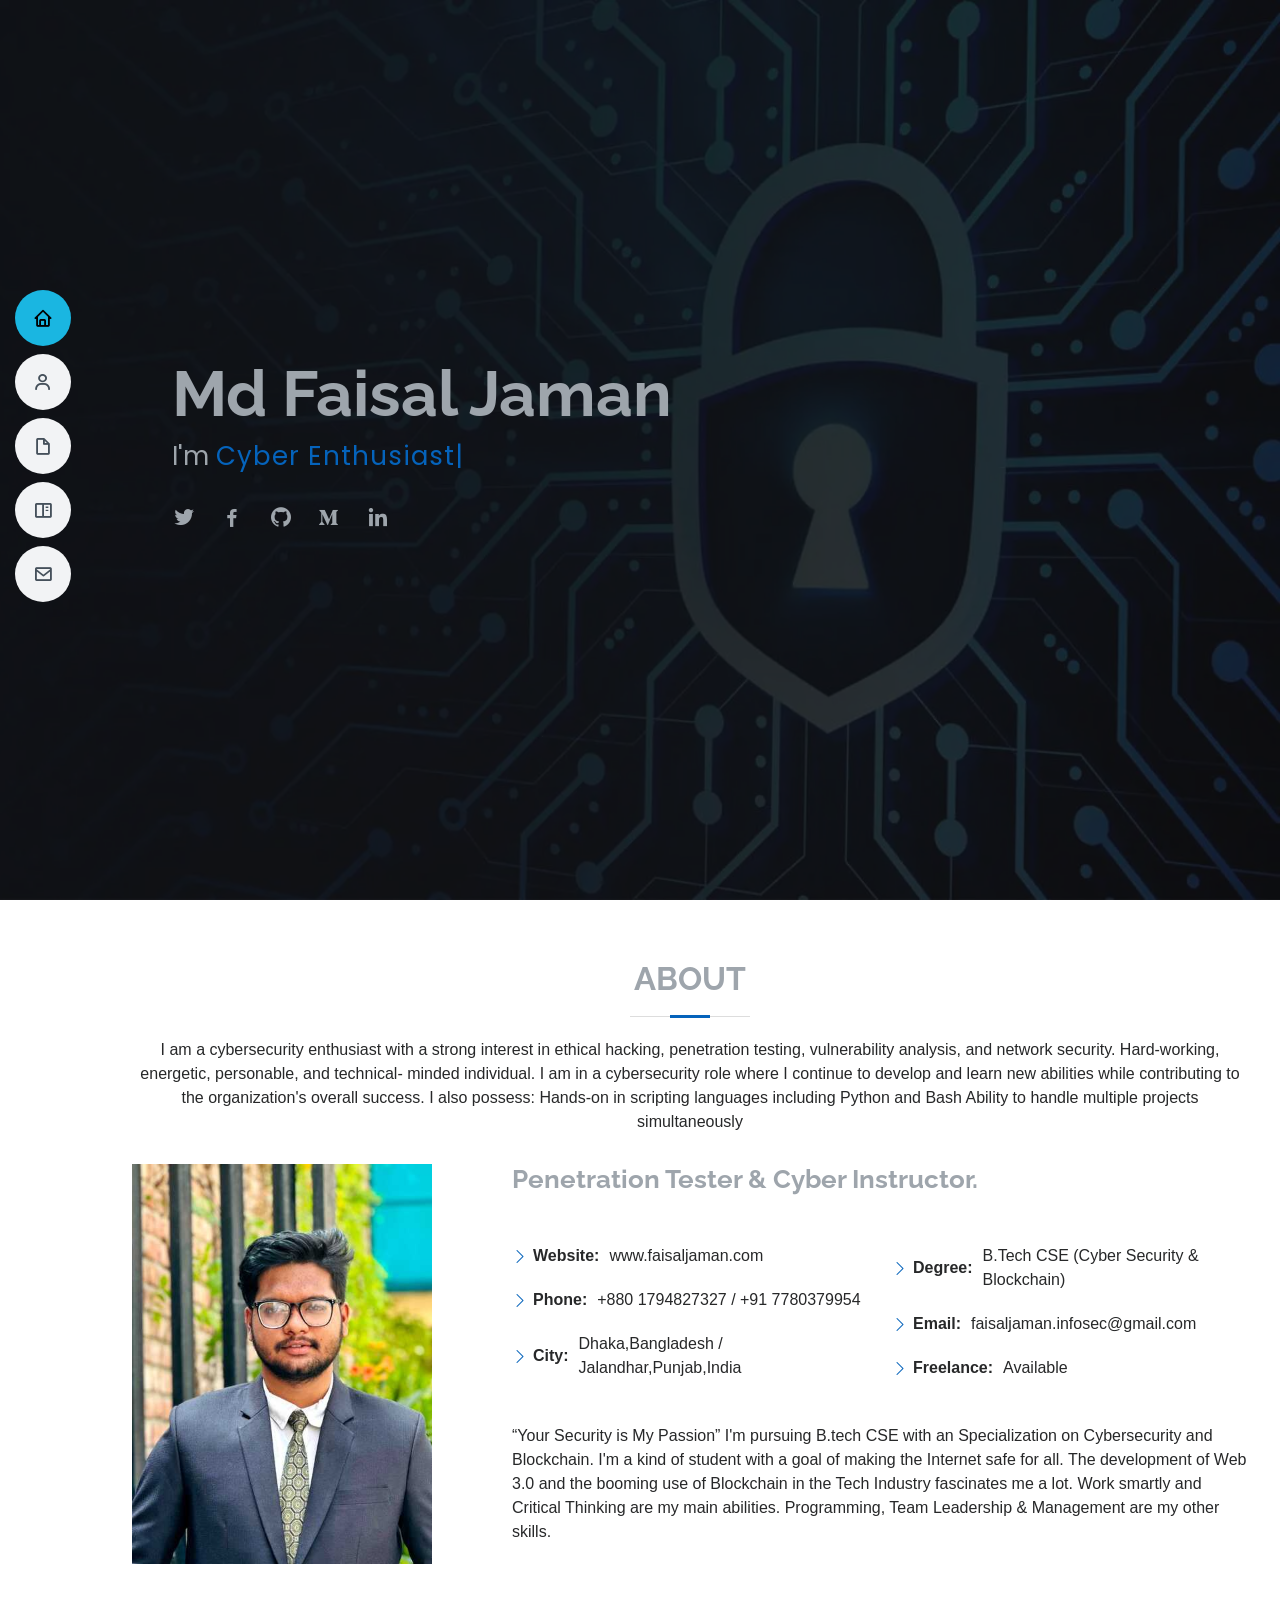
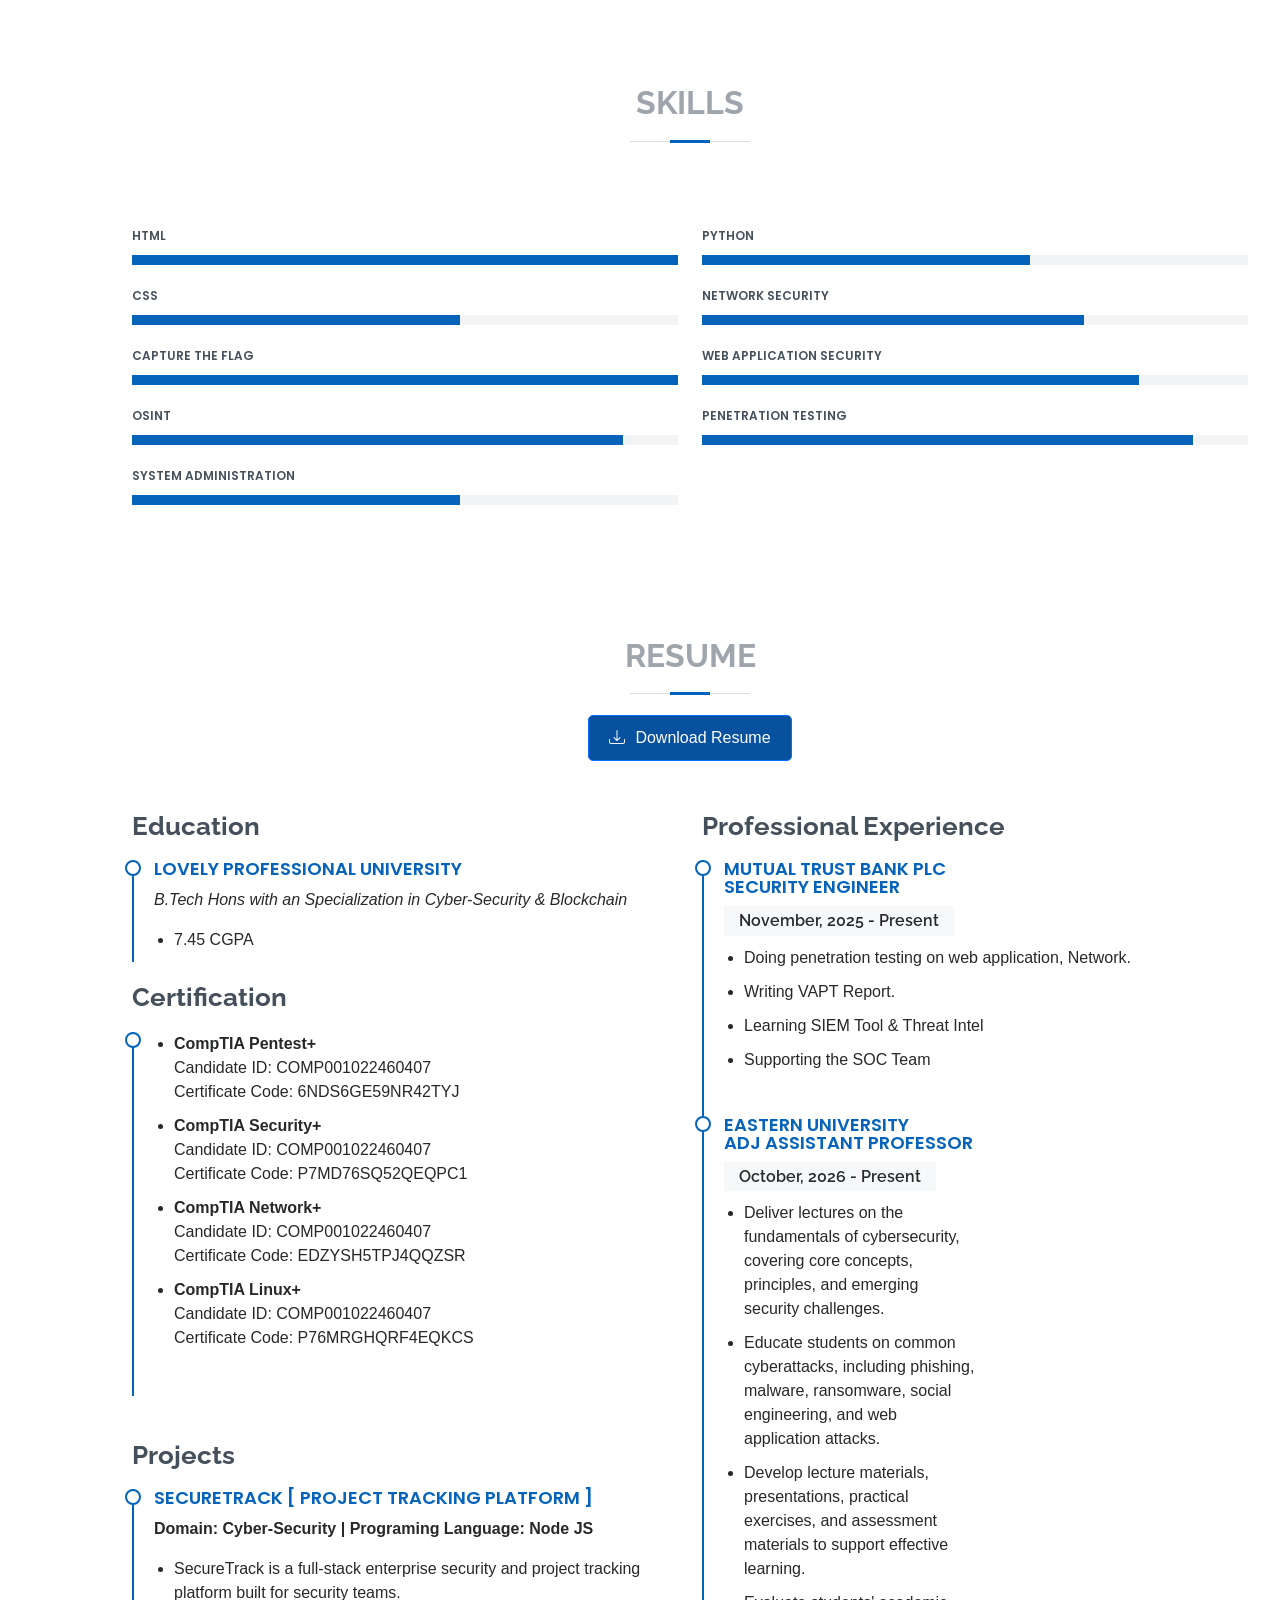
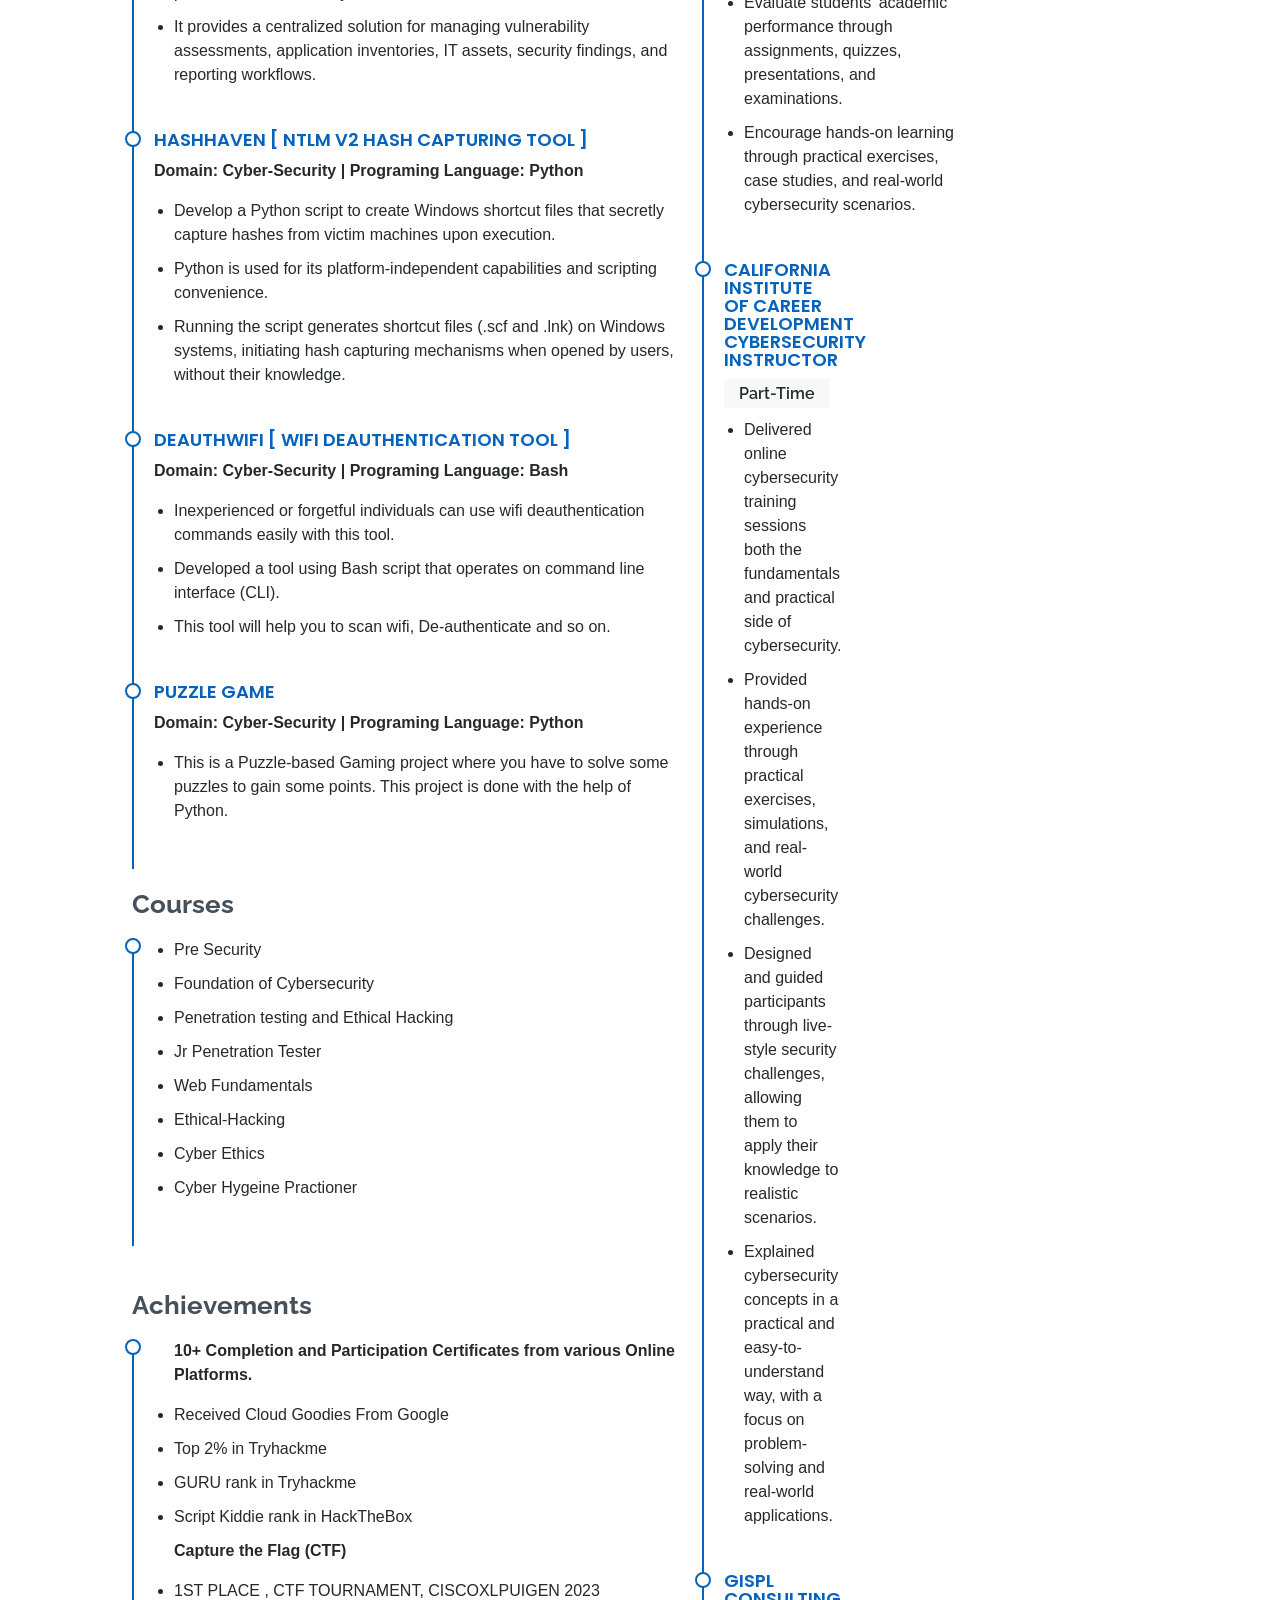
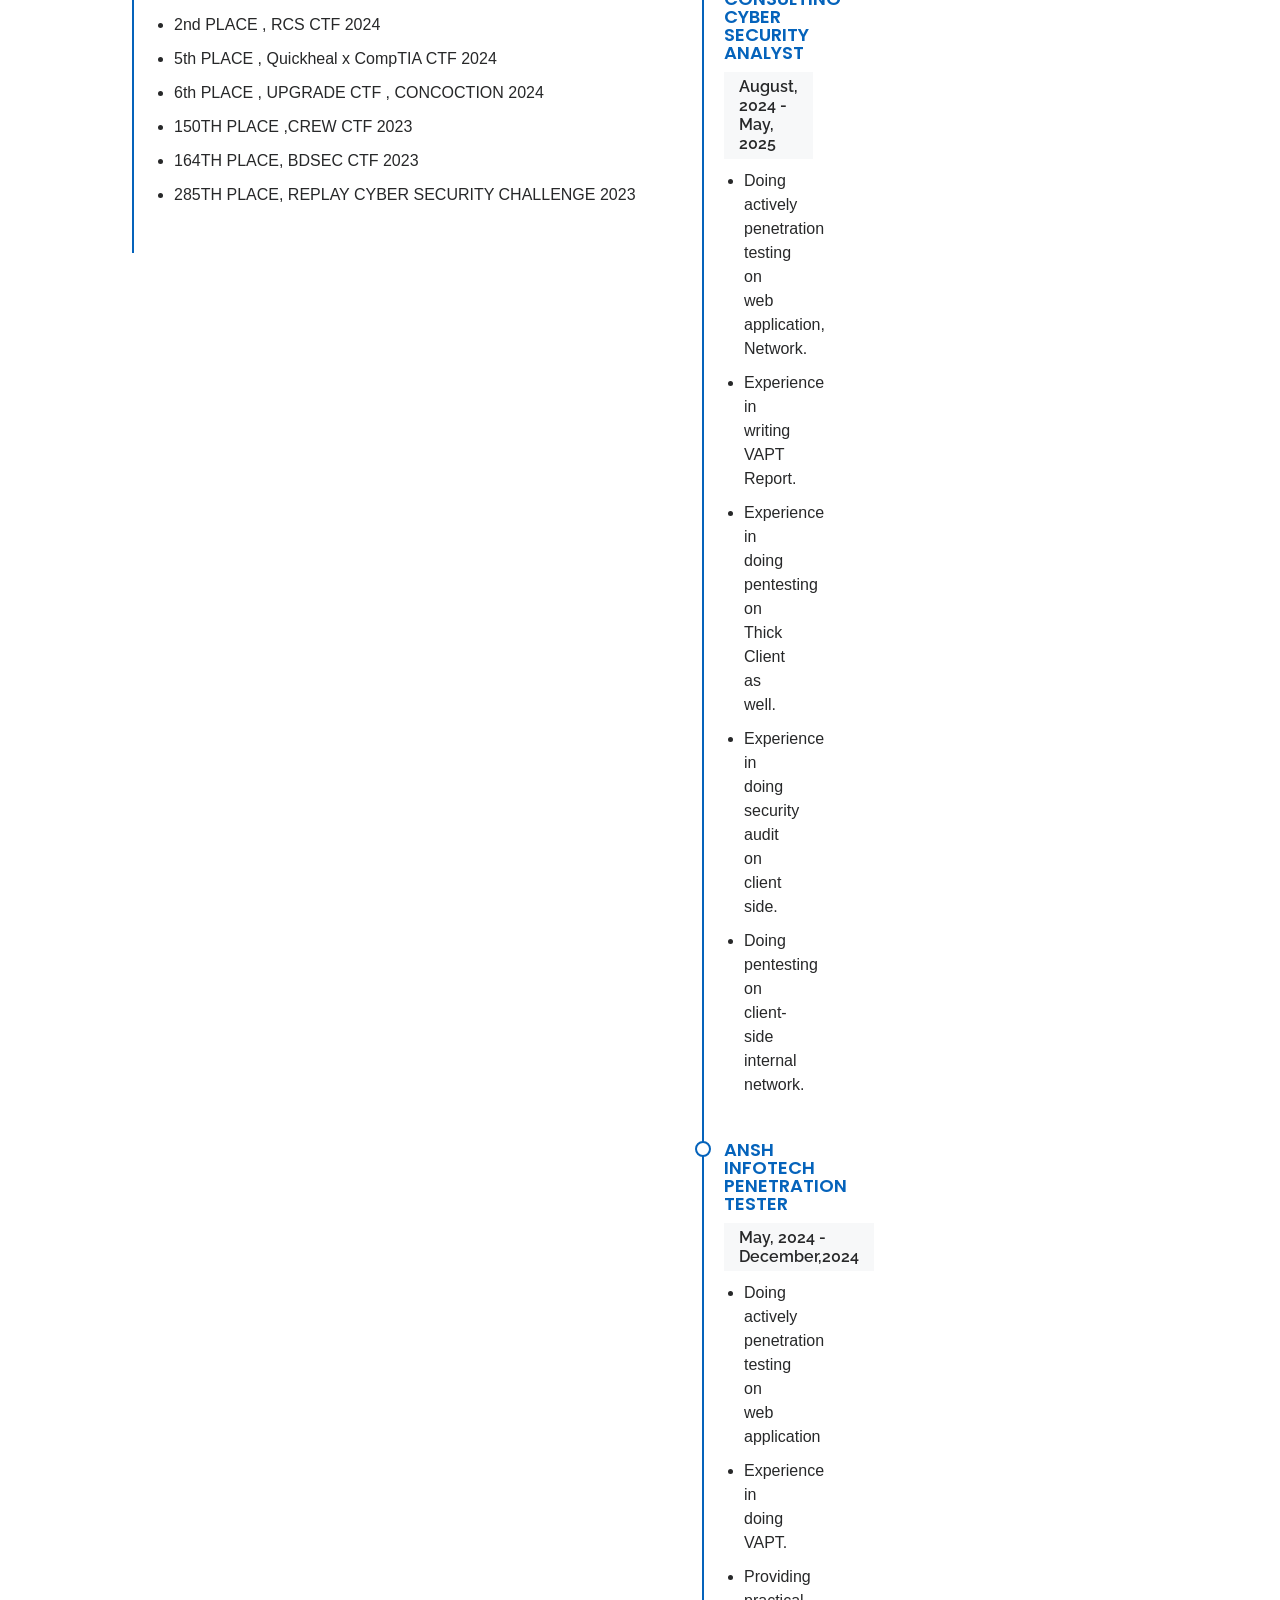
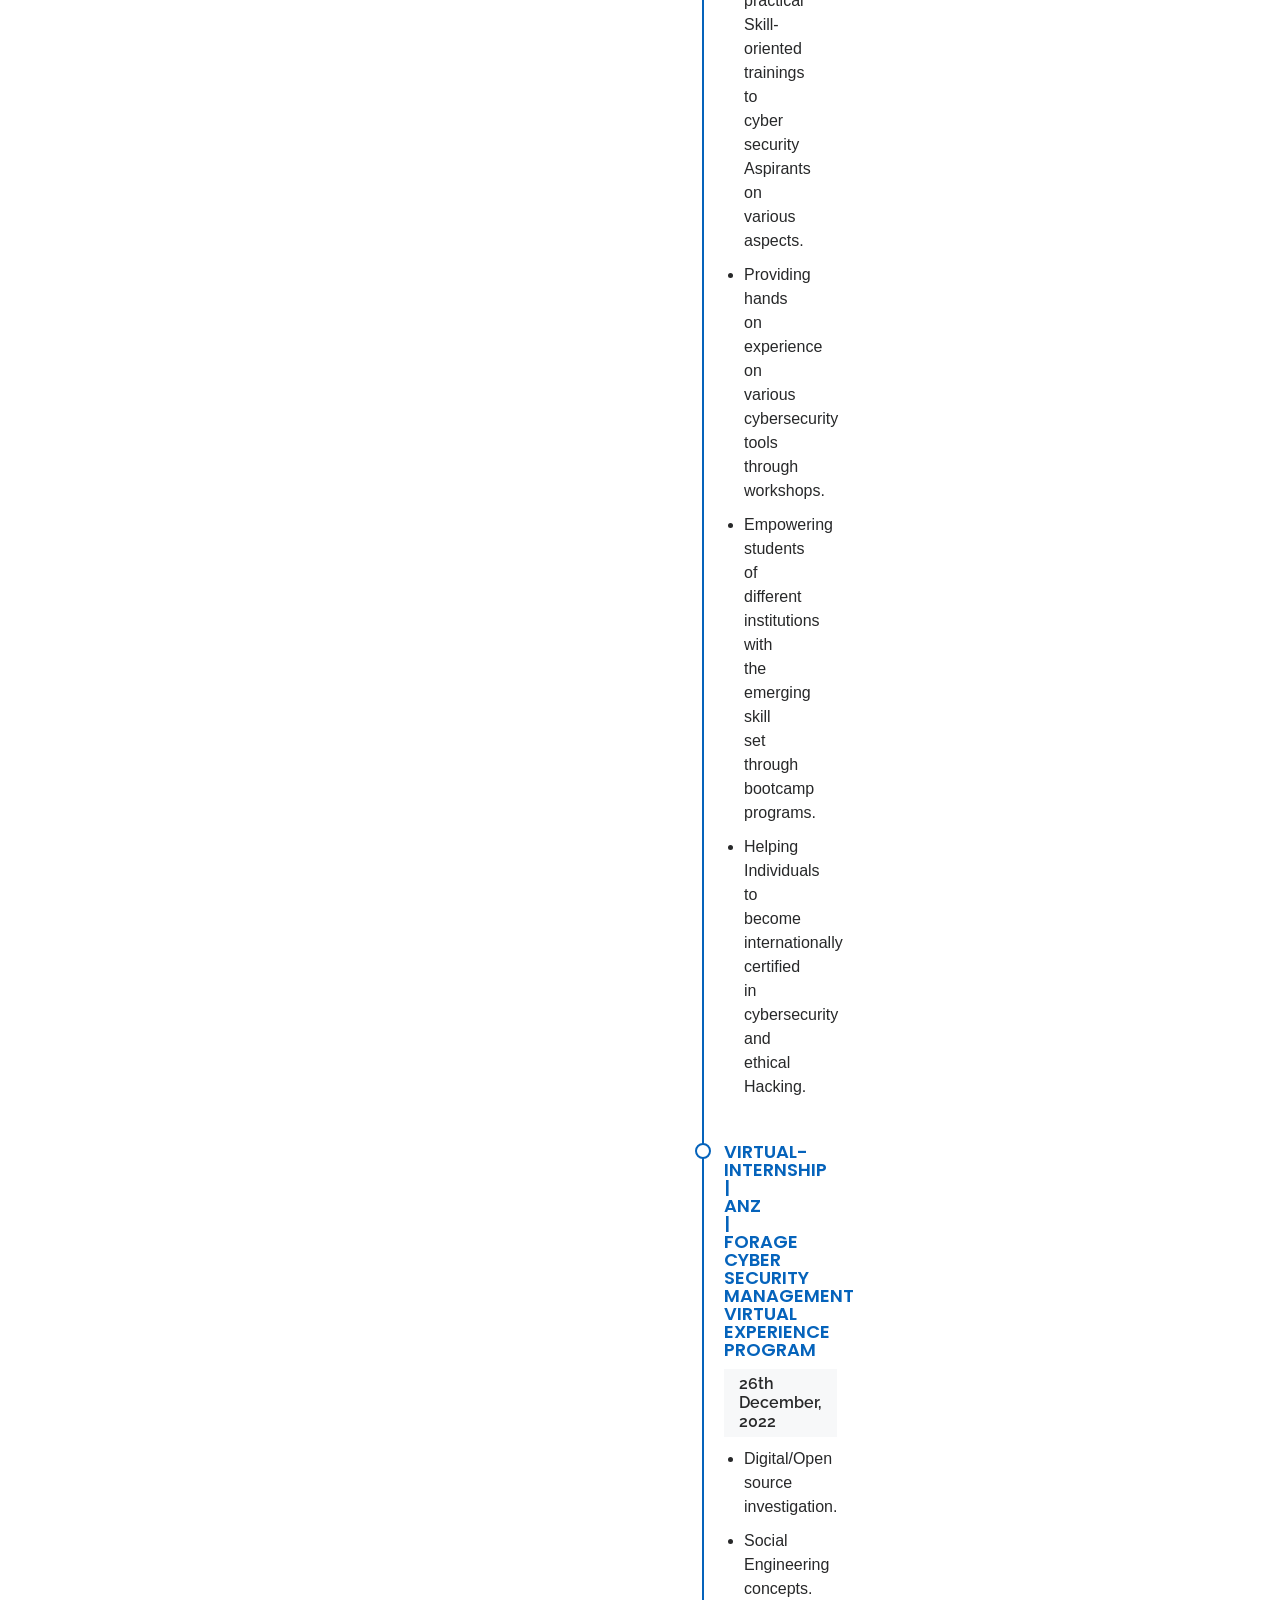
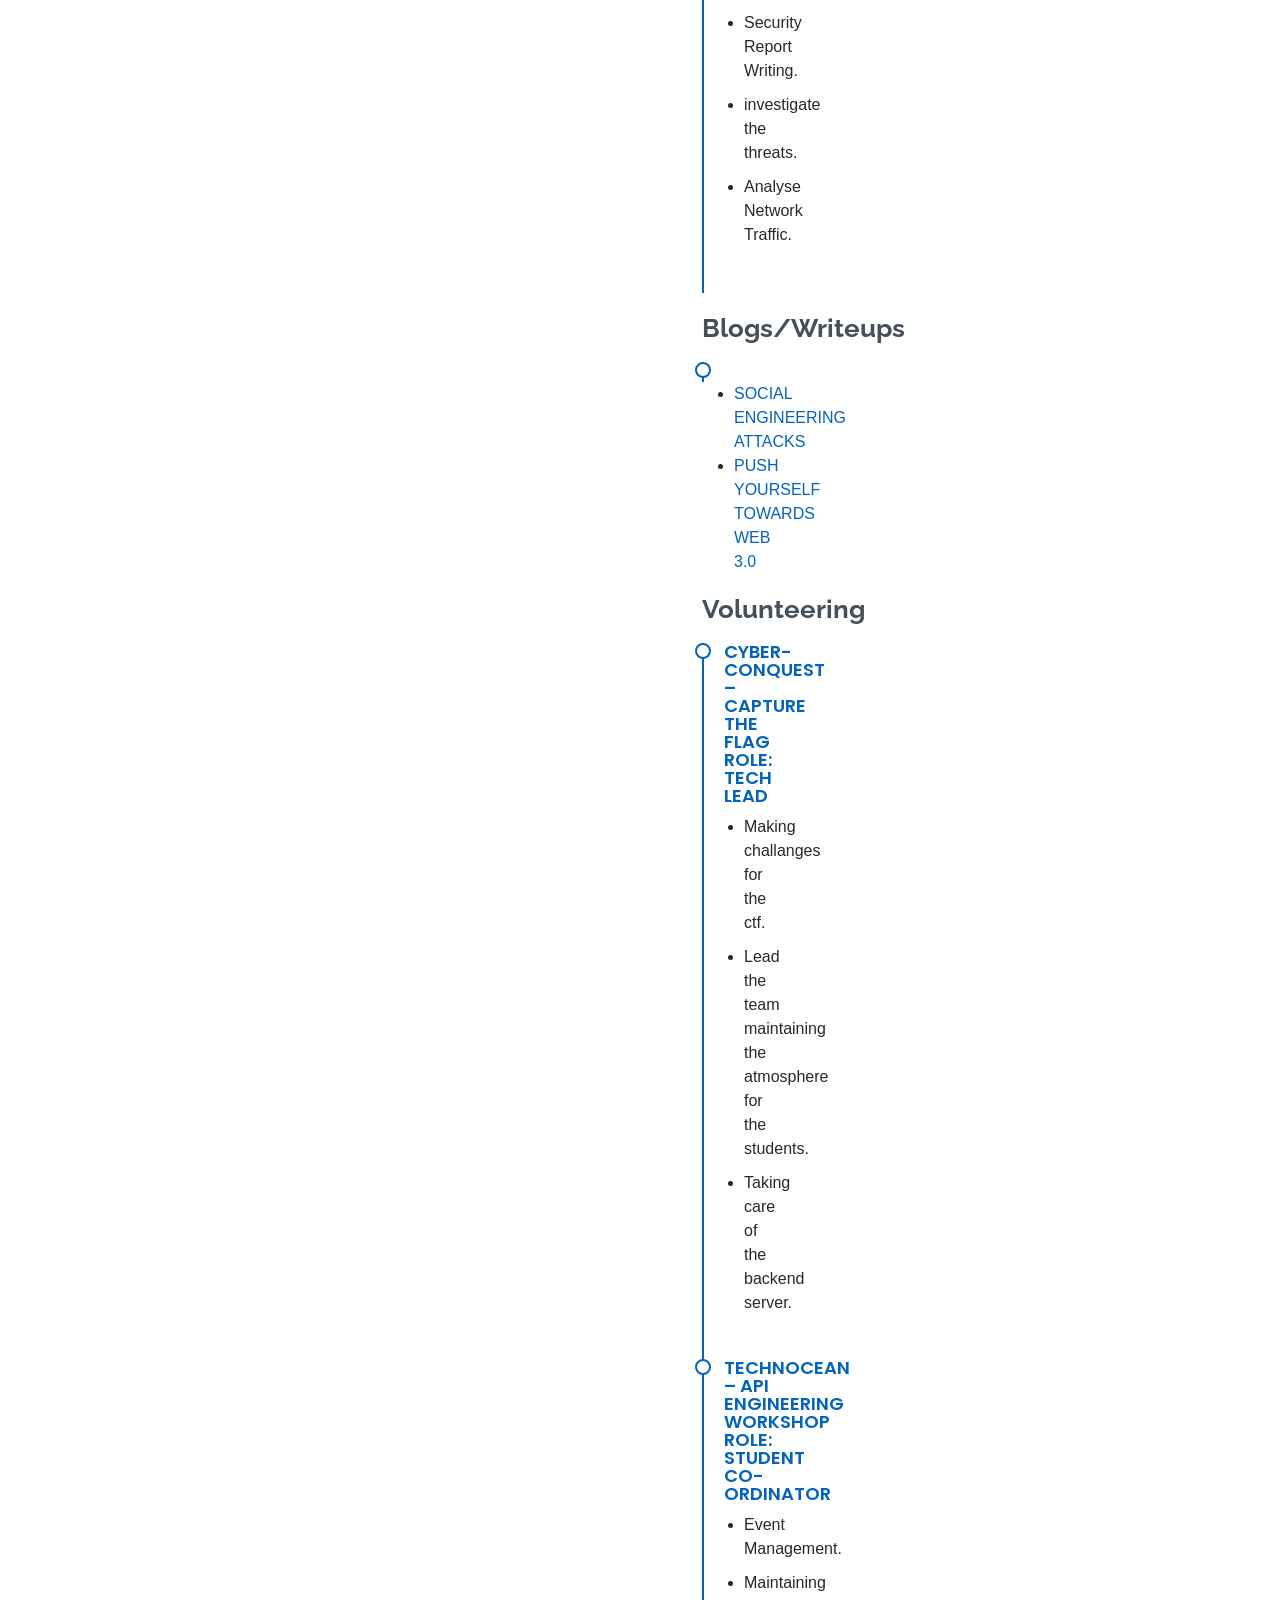
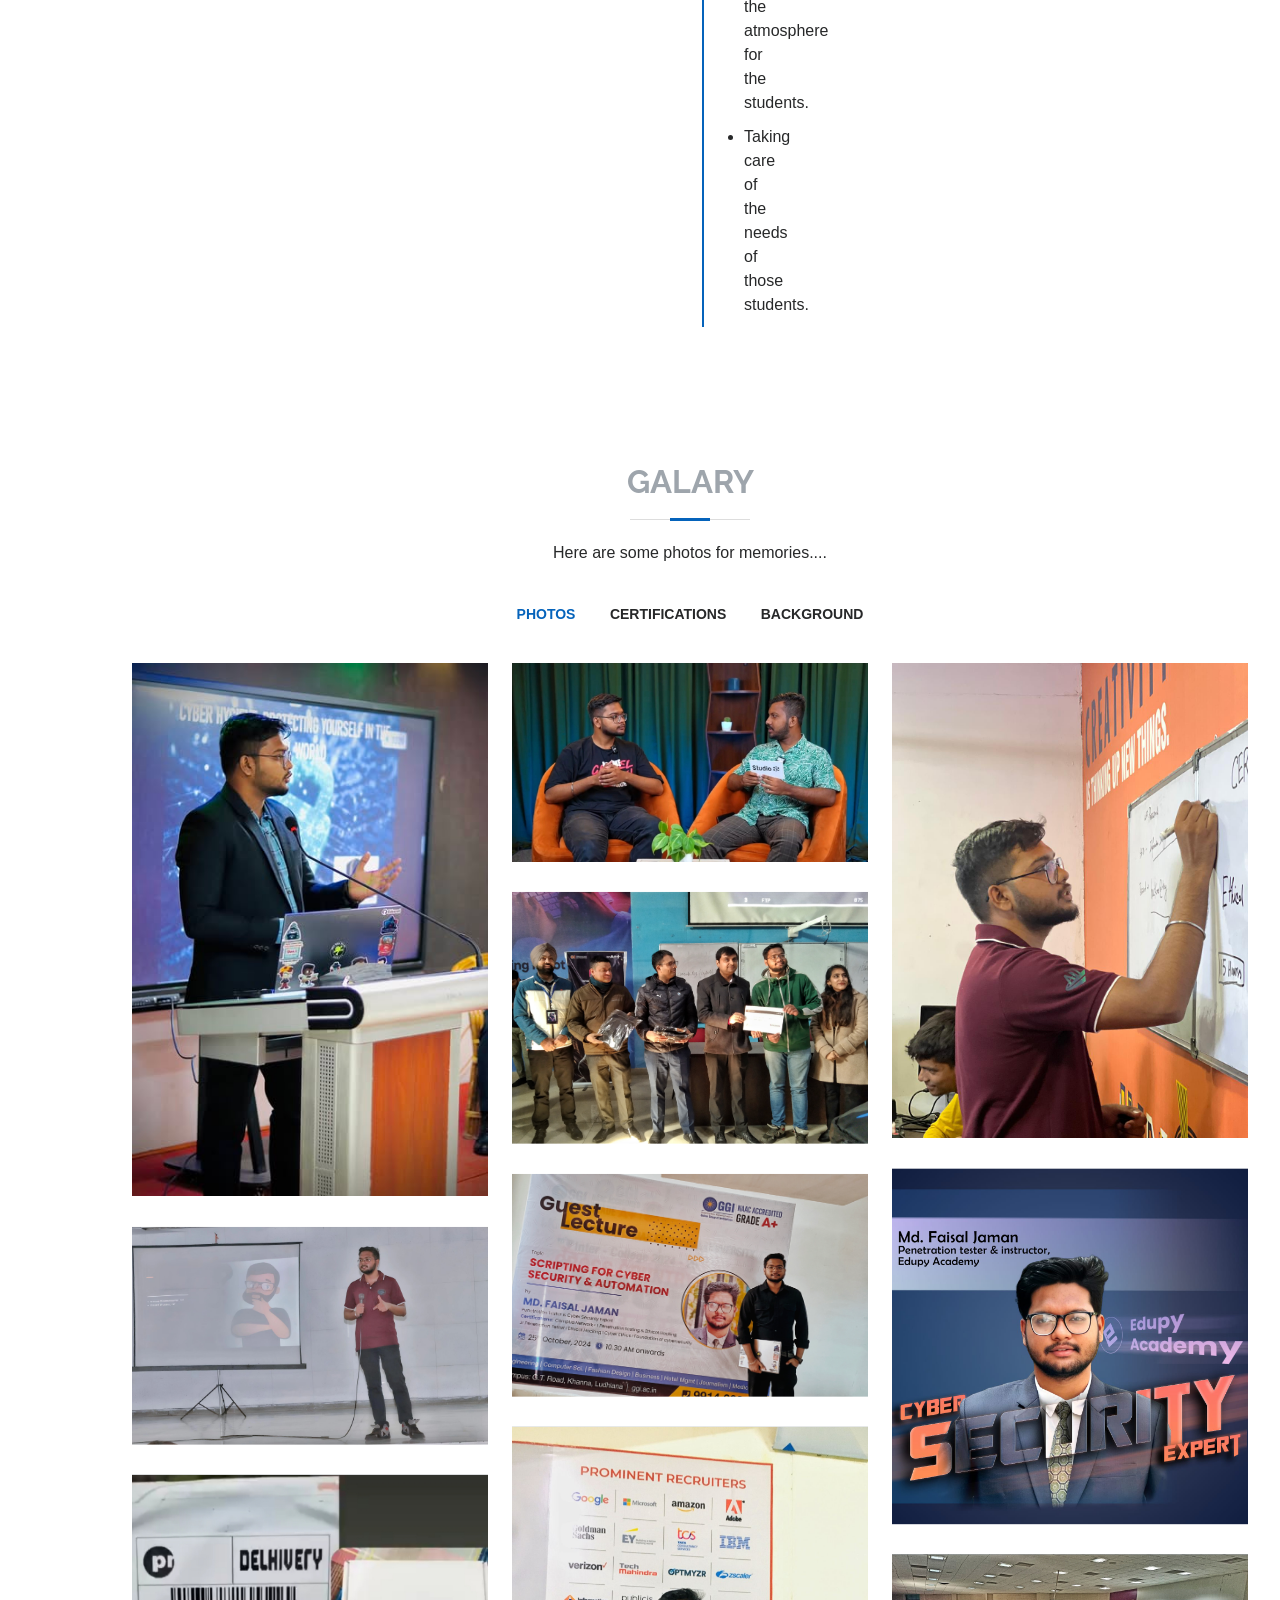
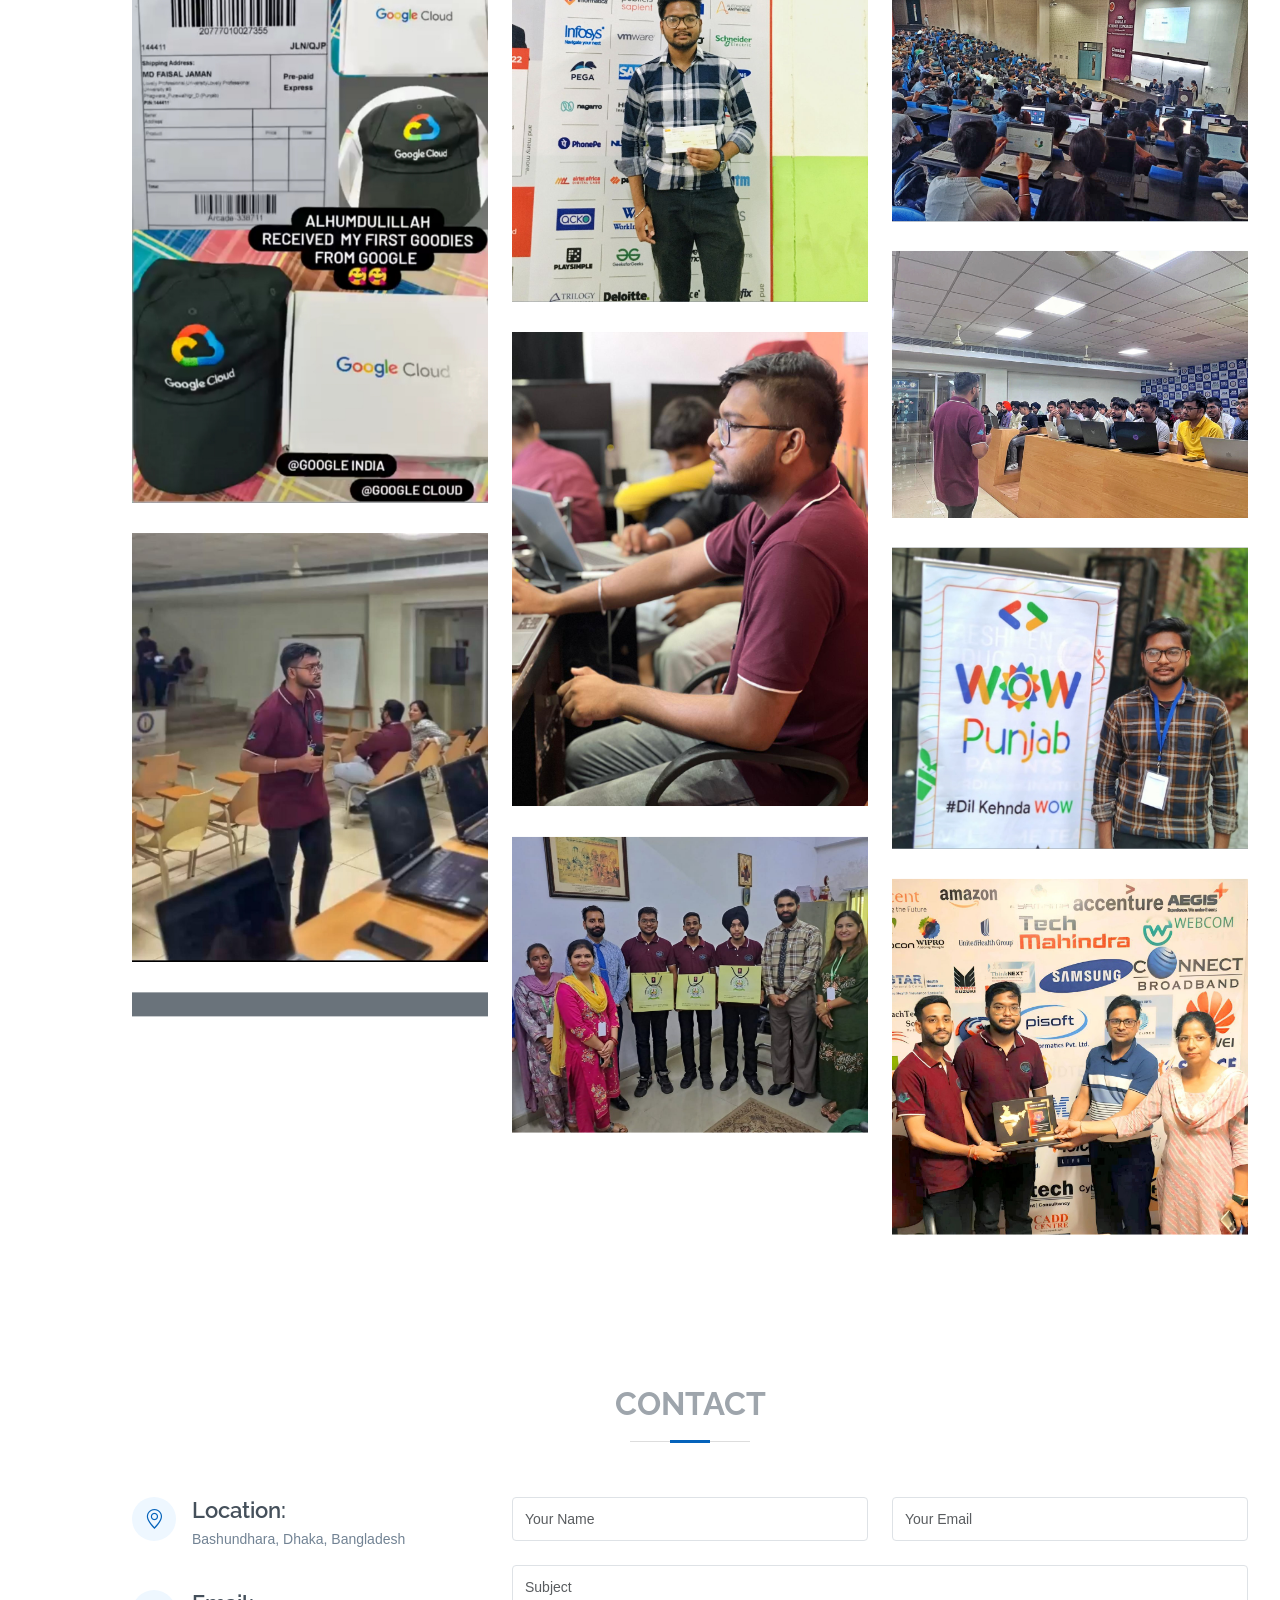
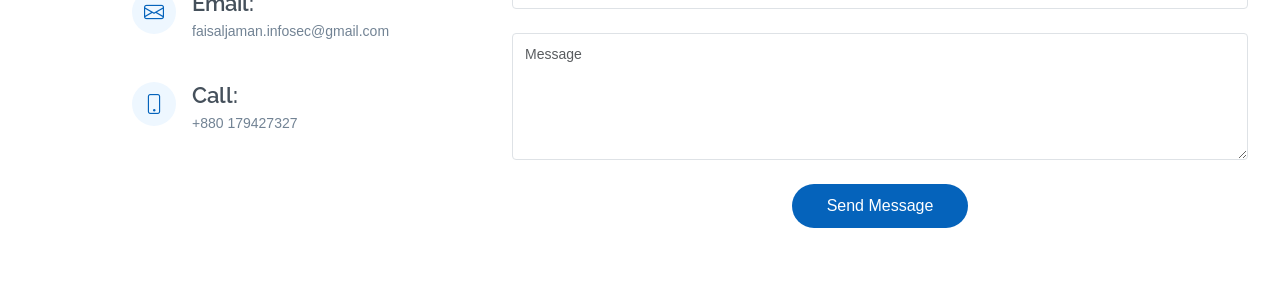
==== commit e8b63cd7: "Update index.html" ====
--- a/index.html
+++ b/index.html
@@ -240,7 +240,21 @@
             </div><br> 
 
                <h3 class="resume-title"> Projects </h3>
-   
+
+              <div class="resume-item">
+              <h4>SecureTrack [ Project Tracking Platform ]</h4>
+              
+              <p>
+                <b> Domain: Cyber-Security | Programing Language: Node JS </b><br>
+                <ul>
+               <li> SecureTrack is a full-stack enterprise security and project tracking platform built for security teams.</li>
+              <li>  It provides a centralized solution for managing vulnerability assessments, application inventories, IT assets, security findings, and reporting workflows.</li>
+               
+                </ul>
+                </p>
+            </div>
+
+            
              <div class="resume-item">
               <h4>HashHaven [ NTLM V2 Hash Capturing Tool ]</h4>
               
@@ -321,7 +335,7 @@
           <div class="col-lg-6">
             <h3 class="resume-title">Professional Experience</h3>
             <div class="resume-item">
-              <h4> Mutual Trust Bank <br> Security Engineer </h4>
+              <h4> Mutual Trust Bank PLC<br> Security Engineer </h4>
               <h5>November, 2025 - Present  </h5>
               
               <ul>
@@ -331,8 +345,47 @@
                 <li>Supporting the SOC Team</li>      
               </ul>
             </div>
-
-        
+  
+
+            <div class="col-lg-6">
+            
+            <div class="resume-item">
+              <h4> Eastern University <br> Adj Assistant Professor </h4>
+              <h5>October, 2026 - Present  </h5>
+              
+              <ul>
+                <li>Deliver lectures on the fundamentals of cybersecurity, covering core concepts, principles, and emerging
+security challenges.</li>
+                <li>Educate students on common cyberattacks, including phishing, malware, ransomware, social engineering,
+and web application attacks.</li>
+                <li>Develop lecture materials, presentations, practical exercises, and assessment materials to support
+effective learning.</li>
+                <li>Evaluate students' academic performance through assignments, quizzes, presentations, and
+examinations.</li>
+                <li>Encourage hands-on learning through practical exercises, case studies, and real-world cybersecurity
+scenarios.</li>      
+              </ul>
+            </div>
+
+              <div class="col-lg-6">
+            
+            <div class="resume-item">
+              <h4> California Institute of Career Development <br> CyberSecurity Instructor  </h4>
+              <h5>Part-Time </h5>
+              
+              <ul>
+                <li>Delivered online cybersecurity training sessions both the fundamentals and practical side of cybersecurity.</li>
+                <li>Provided hands-on experience through practical exercises, simulations, and real-world cybersecurity
+challenges. </li>
+                <li>Designed and guided participants through live-style security challenges, allowing them to apply their
+knowledge to realistic scenarios.</li>
+                <li>Explained cybersecurity concepts in a practical and easy-to-understand way, with a focus on
+problem-solving and real-world applications.</li>
+                 
+              </ul>
+            </div>
+
+              
           <div class="col-lg-6">
             
             <div class="resume-item">
@@ -349,7 +402,7 @@
             </div>
             
           <div class="resume-item">            
-              <h4> ANSH INFOTECH <br> Penetration Tester & Cyber Security Expert </h4>
+              <h4> ANSH INFOTECH <br> Penetration Tester </h4>
               <h5>May, 2024 - December,2024 </h5>
               
               <ul>
@@ -374,29 +427,7 @@
                 <li> Analyse Network Traffic.</li>
               </ul>
             </div>
-            <div class="resume-item">
-              <h4>Google Developer Student Club - LPU, Part-time/ LPU, Jalandhar <br> Technical Team Member (Cybersecurity)</h4>
-              <h5> Dec,2022 - Present</h5>
-
-              <ul>
-                <li>Working on open-source projects with other team members.</li>
-                <li>Conducting camps and events.</li>
-              
-              </ul>
-            
-          </div>
-
-          <div class="resume-item">
-            <h4>VULCON, Part-time/ LPU, Jalandhar <br> Technical Team Member </h4>
-            <h5> Jan,2023 - Present</h5>
-         
-            <ul>
-              <li>Working on open-source projects with other team members.</li>
-              <li>Participating in CTFs.</li>
-            
-            </ul>
-          
-        </div>
+               
           
           <h3 class="resume-title"> Blogs/Writeups </h3>
             <div class="resume-item">
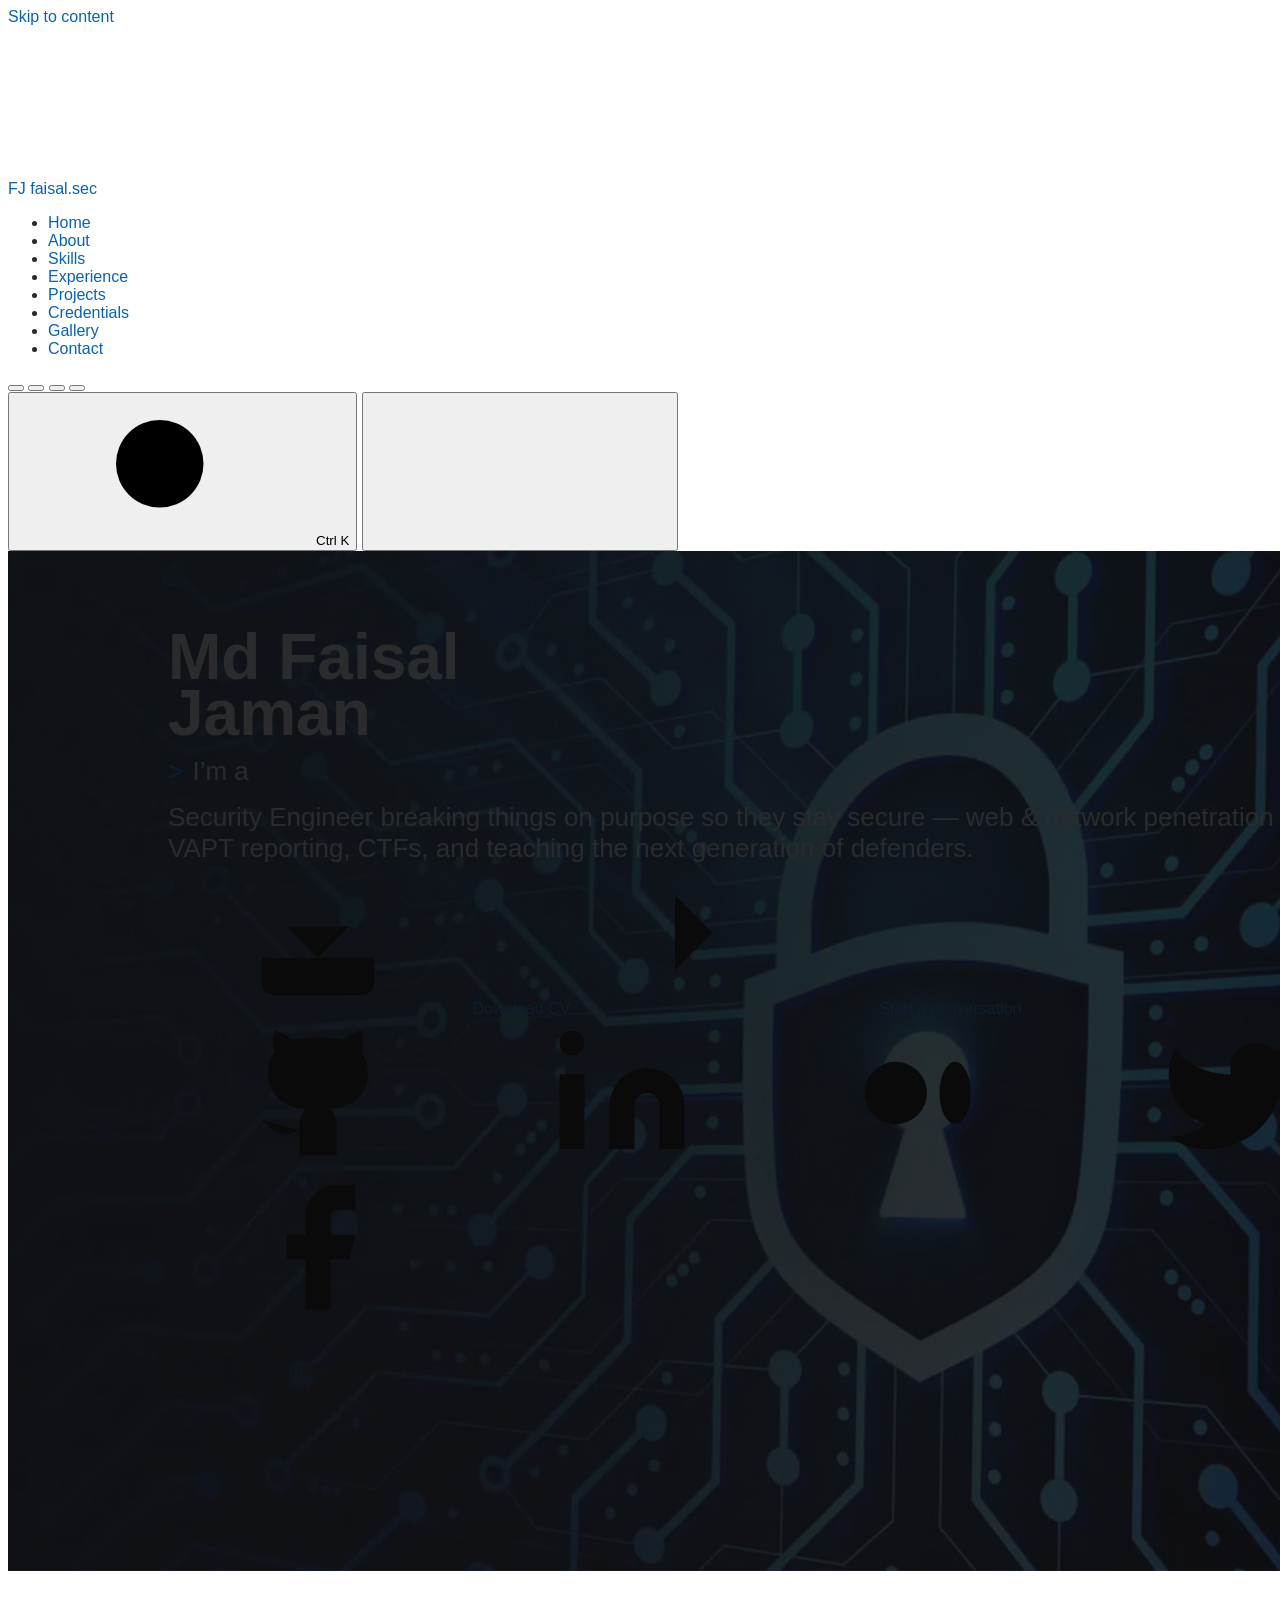
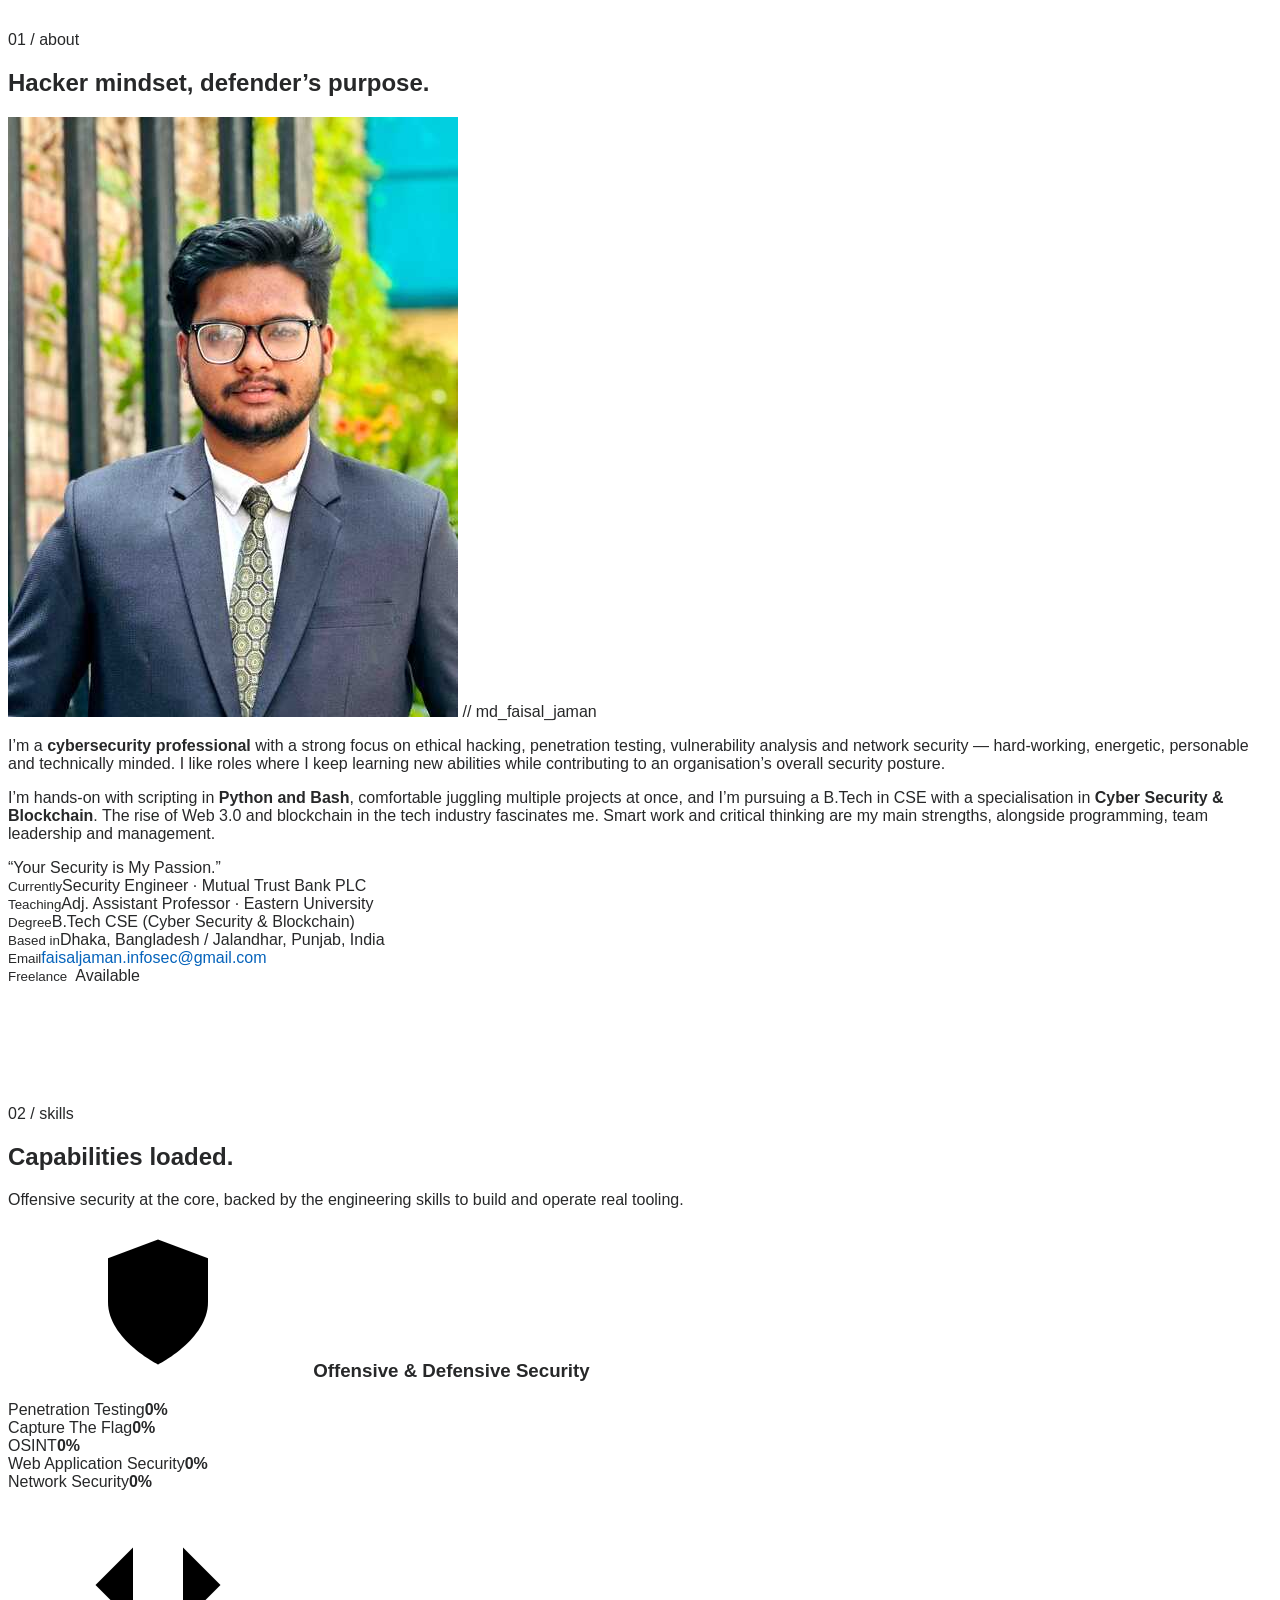
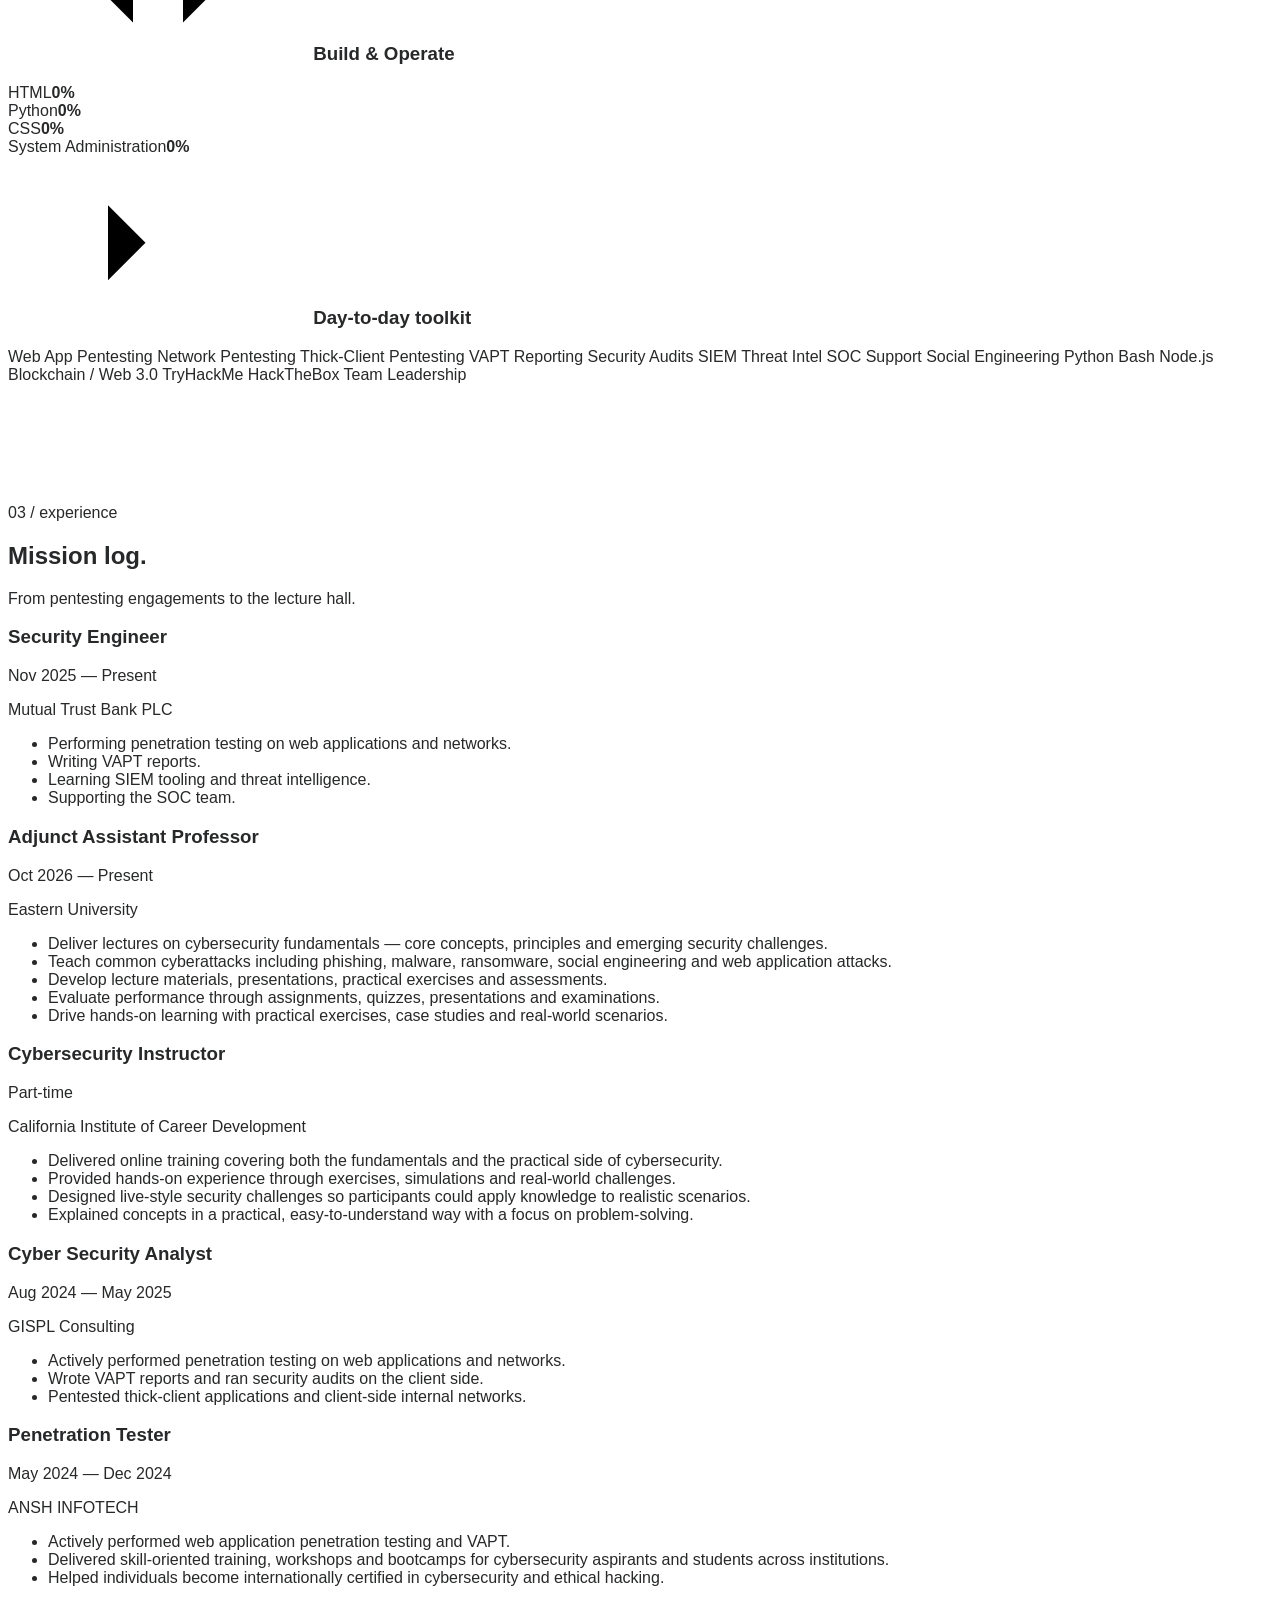
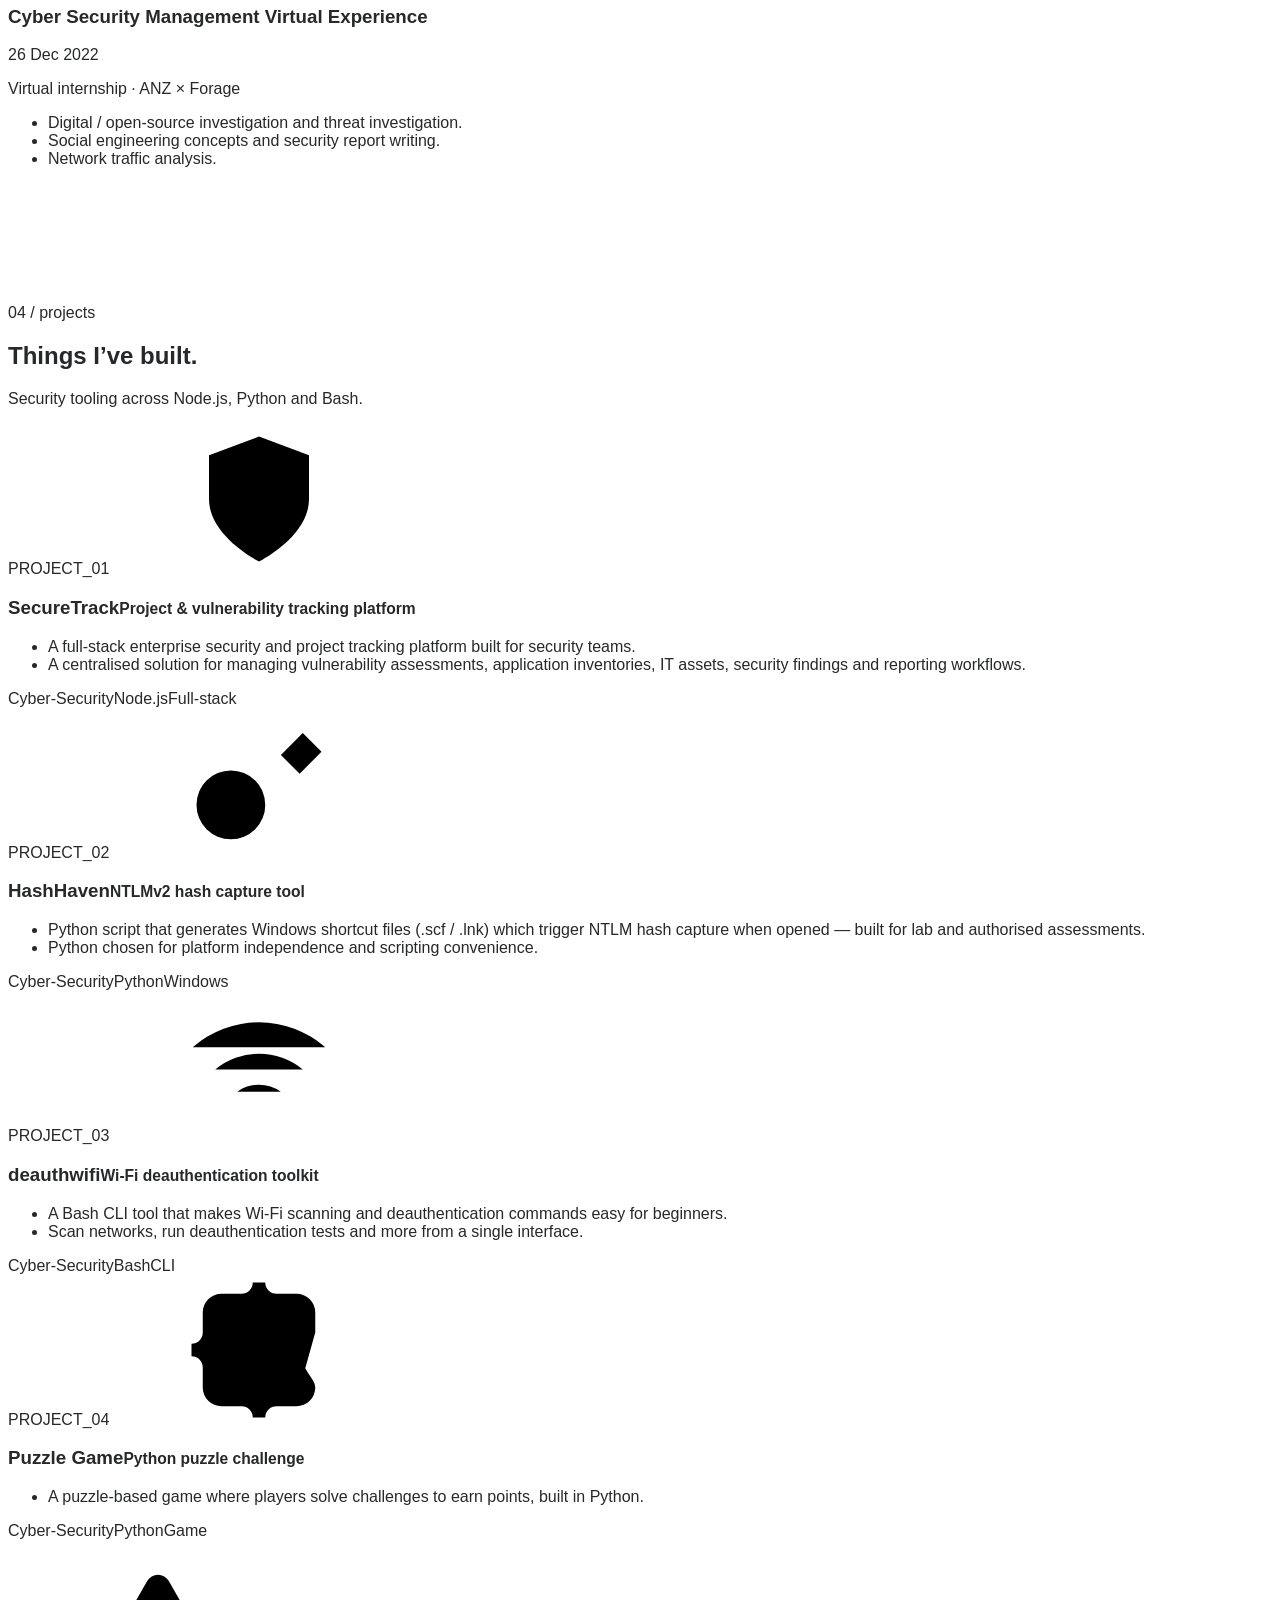
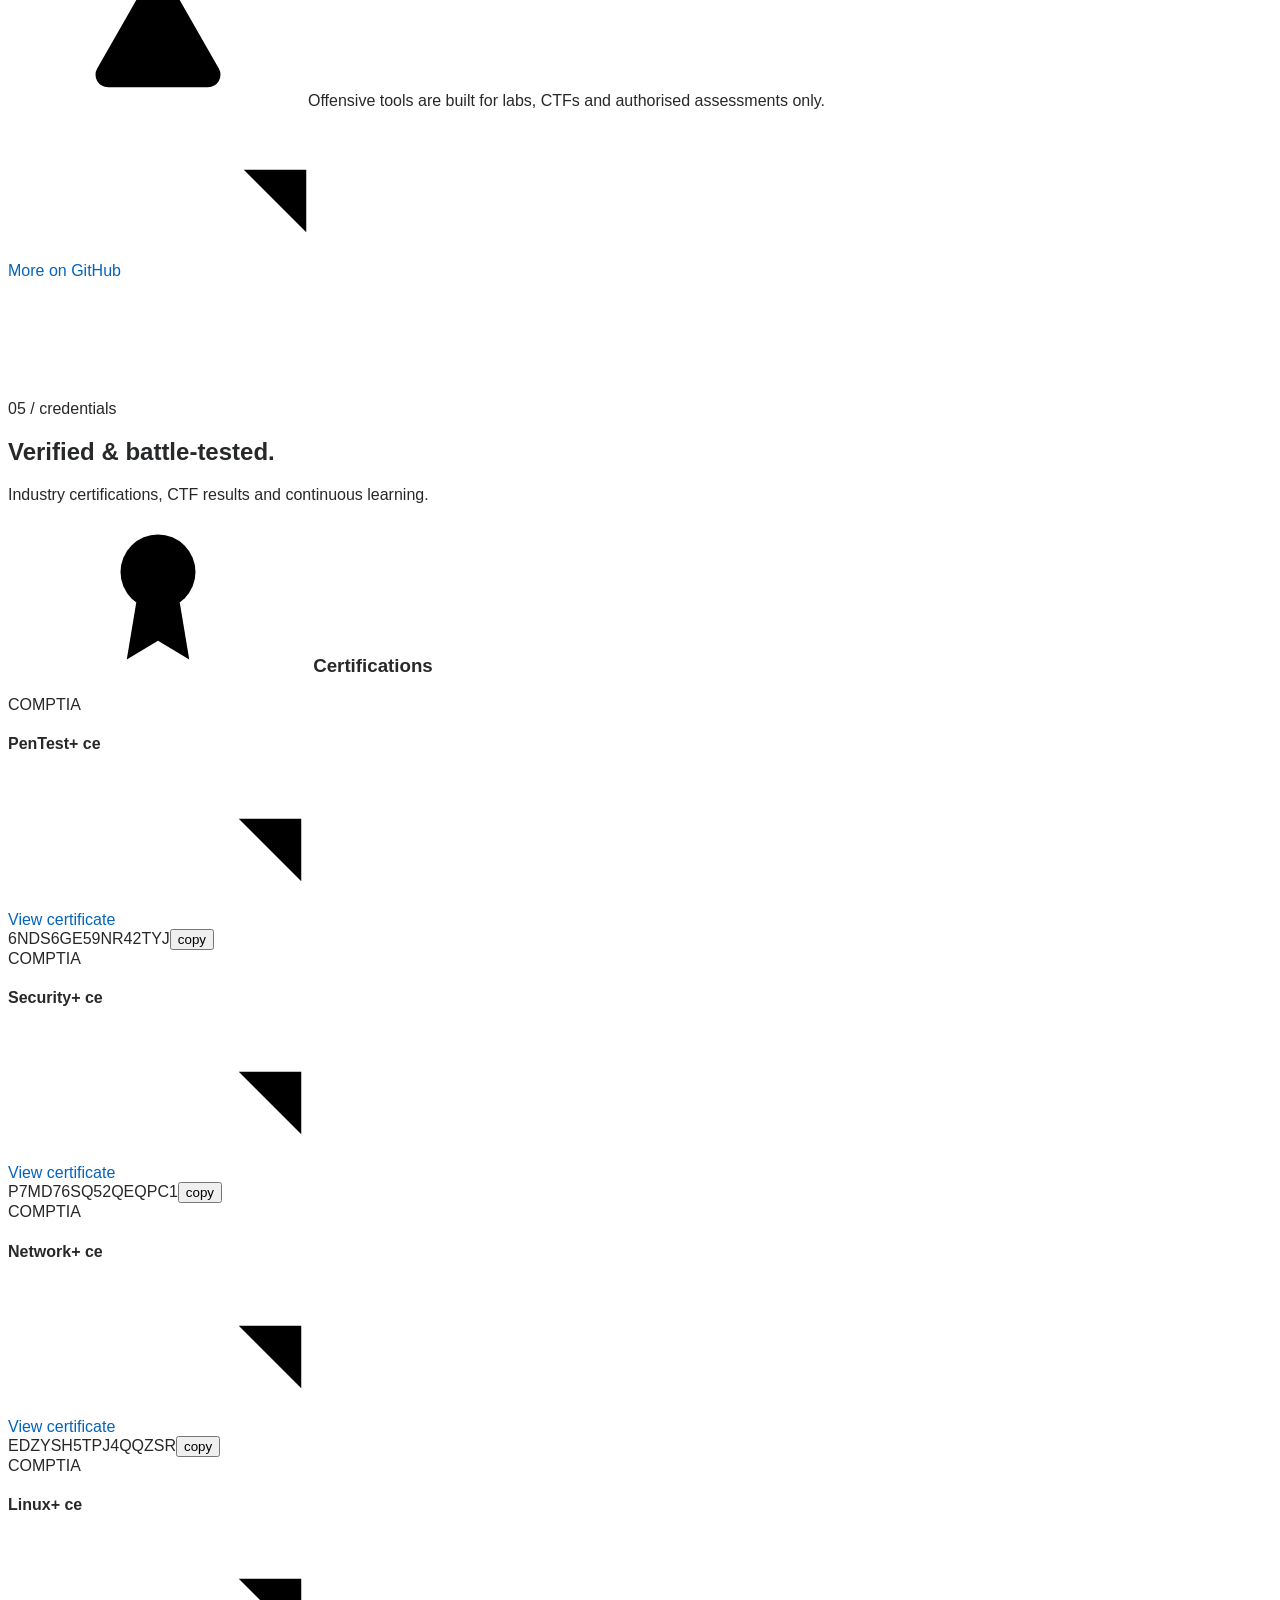
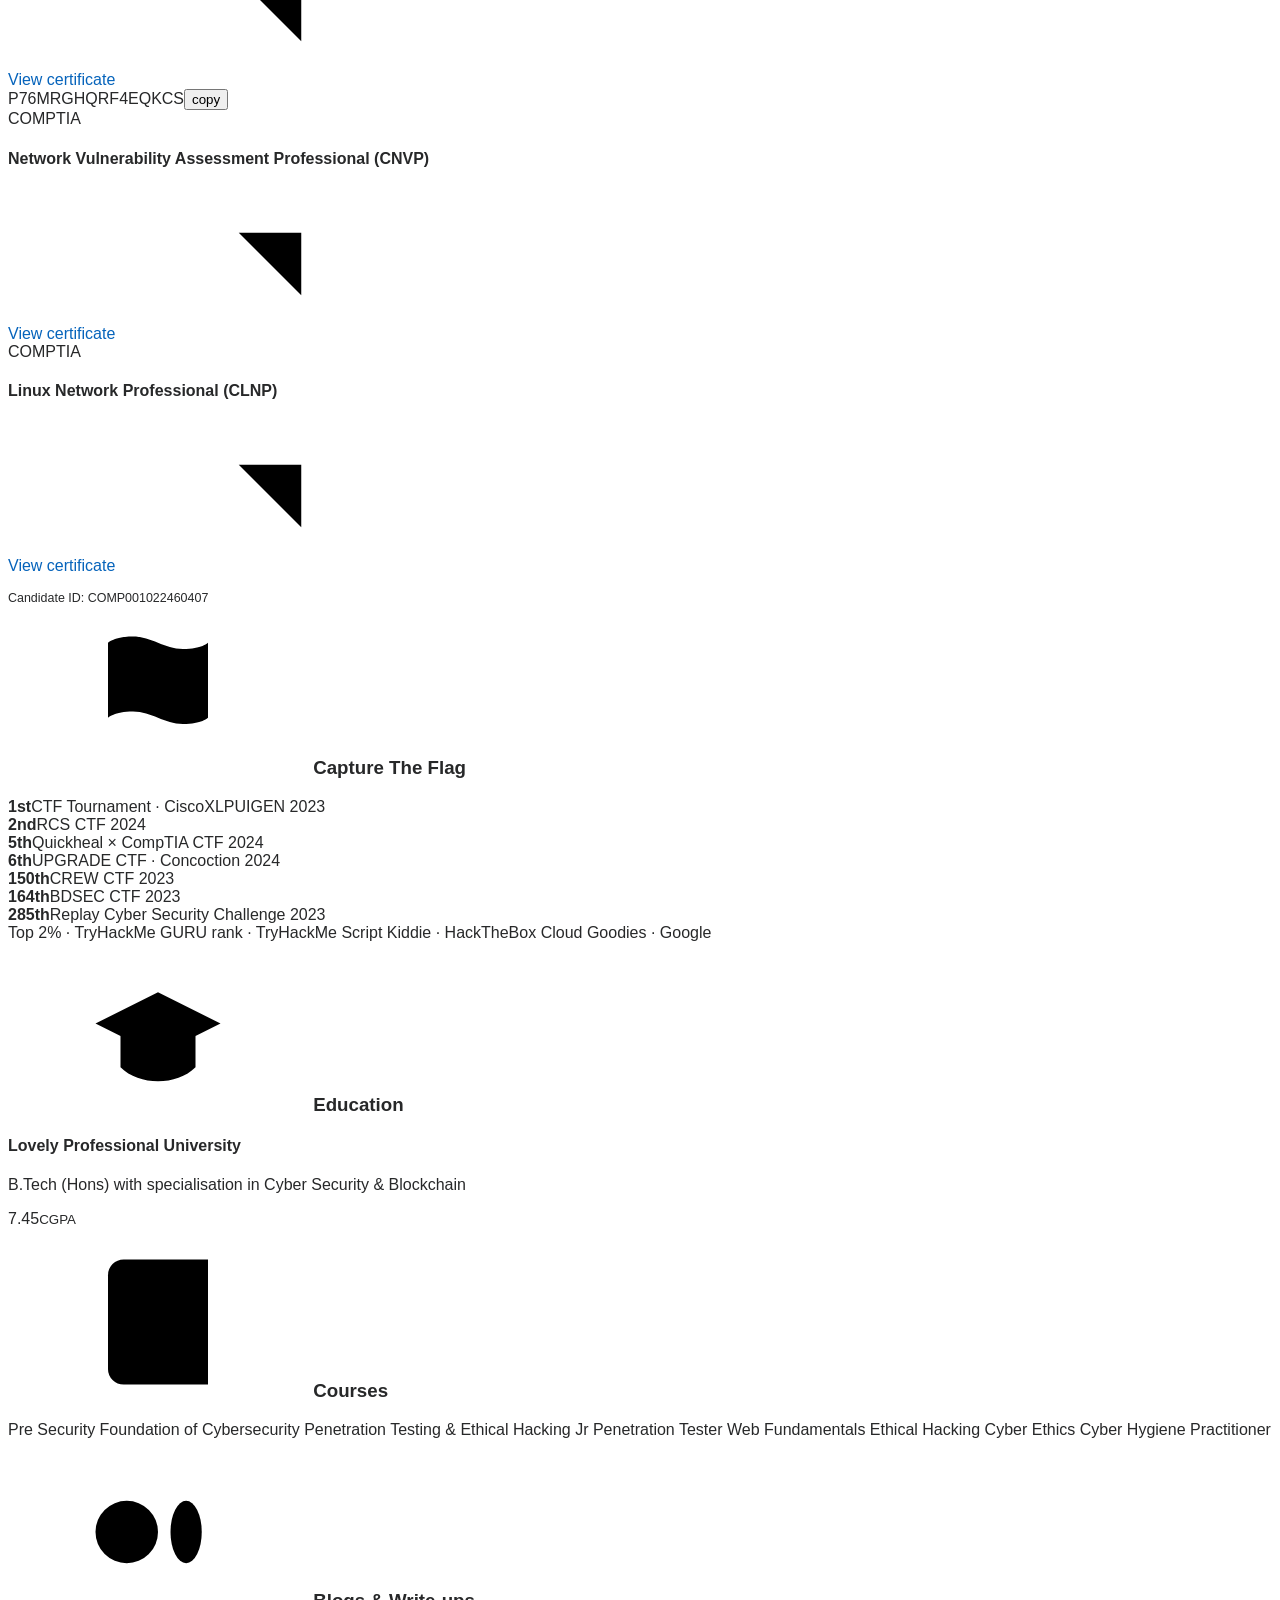
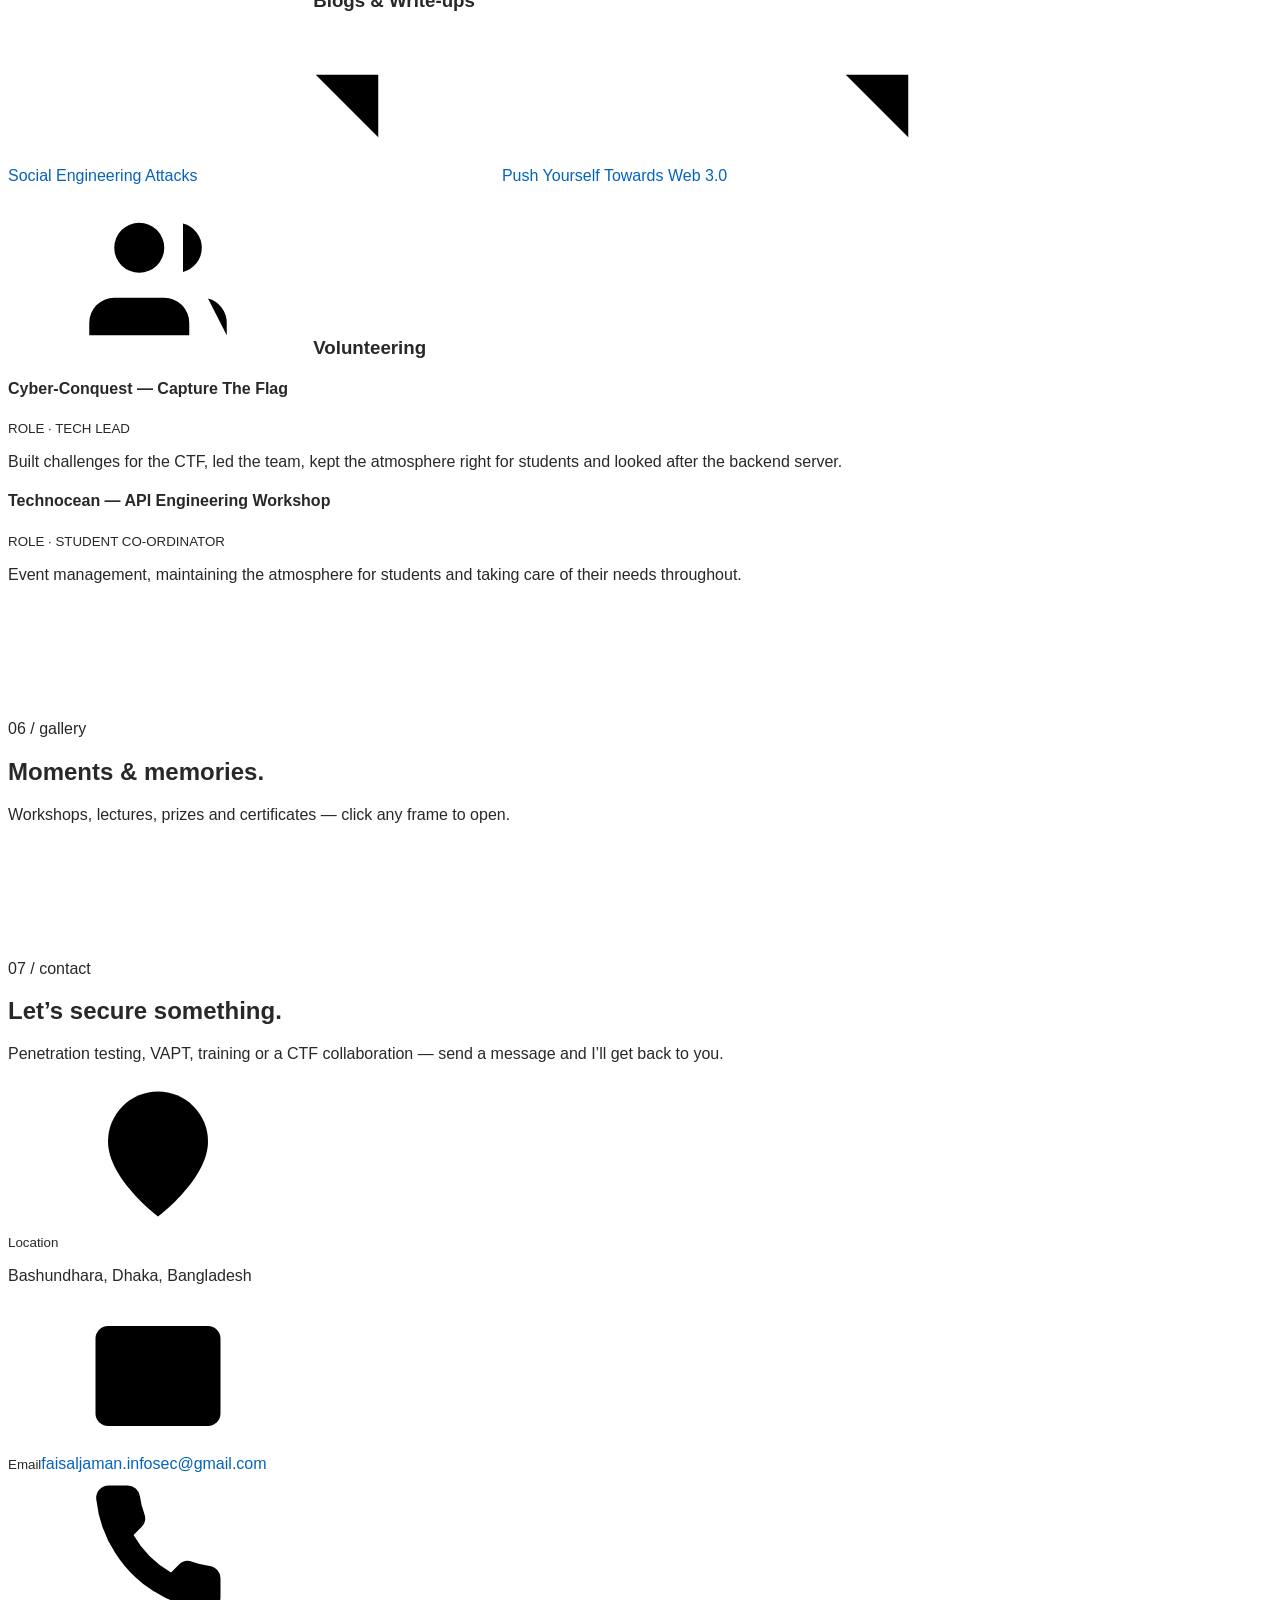
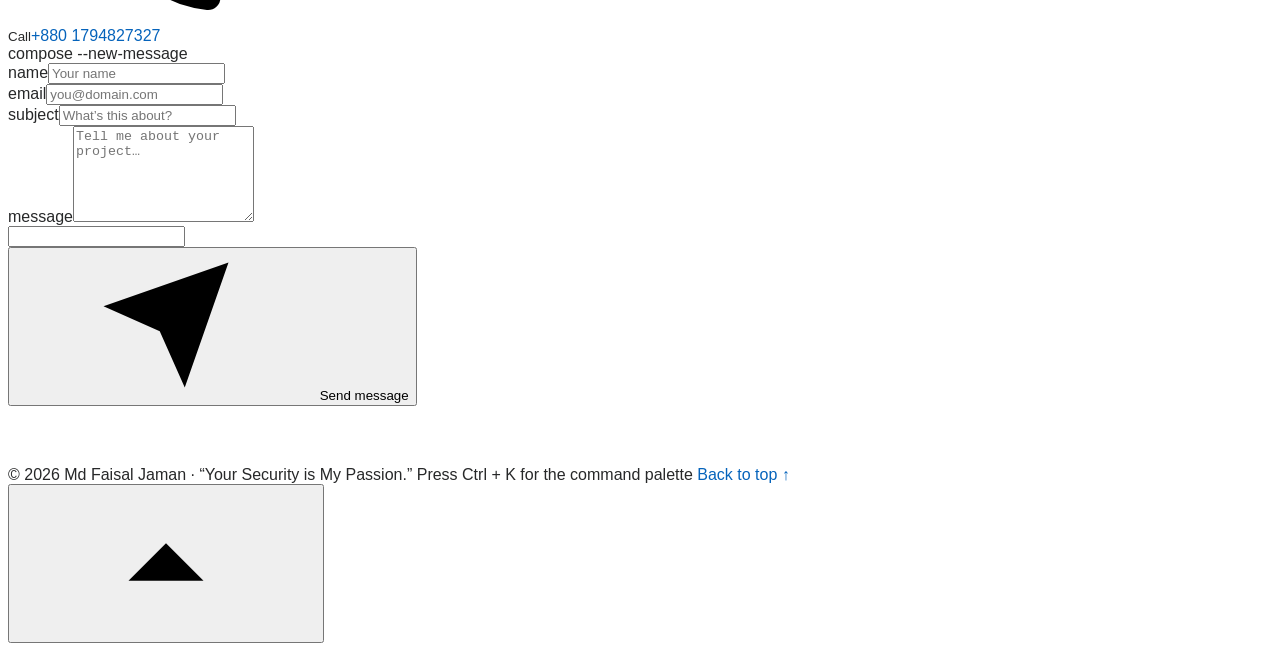
==== commit 6379afcb: "Update index.html" ====
--- a/index.html
+++ b/index.html
@@ -1,984 +1,628 @@
 <!DOCTYPE html>
-<html lang="en">
-
+<html lang="en" data-accent="cyan">
 <head>
   <meta charset="utf-8">
-  <meta content="width=device-width, initial-scale=1.0" name="viewport">
-
-  <title>Web-Portfolio </title>
-  <meta content="" name="description">
-  <meta content="" name="keywords">
-
-  <!-- Favicons -->
-  <link href="img/favicon.png" rel="icon">
-  <link href="img/apple-touch-icon.png" rel="apple-touch-icon">
-
-  <!-- Google Fonts -->
-  <link href="https://fonts.googleapis.com/css?family=Open+Sans:300,300i,400,400i,600,600i,700,700i|Raleway:300,300i,400,400i,500,500i,600,600i,700,700i|Poppins:300,300i,400,400i,500,500i,600,600i,700,700i" rel="stylesheet">
-
-  <!-- Vendor CSS Files -->
-  <link href="vendor/aos/aos.css" rel="stylesheet">
-  <link href="vendor/bootstrap/css/bootstrap.min.css" rel="stylesheet">
-  <link href="vendor/bootstrap-icons/bootstrap-icons.css" rel="stylesheet">
-  <link href="vendor/boxicons/css/boxicons.min.css" rel="stylesheet">
-  <link href="vendor/glightbox/css/glightbox.min.css" rel="stylesheet">
-  <link href="vendor/swiper/swiper-bundle.min.css" rel="stylesheet">
-
-  <!-- Main CSS File -->
-  <link href="css/style.css" rel="stylesheet">
-
- 
+  <meta name="viewport" content="width=device-width, initial-scale=1, viewport-fit=cover">
+  <title>Md Faisal Jaman — Security Engineer · Penetration Tester · Cyber Instructor</title>
+  <meta name="description" content="Portfolio of Md Faisal Jaman — Security Engineer, penetration tester, CTF player and cybersecurity instructor. VAPT, web &amp; network security, CompTIA PenTest+, Security+, Network+, Linux+.">
+  <meta name="keywords" content="Md Faisal Jaman, cybersecurity, penetration tester, VAPT, CTF, security engineer, ethical hacking, Bangladesh">
+  <meta name="author" content="Md Faisal Jaman">
+  <meta name="theme-color" content="#04060c">
+  <link rel="canonical" href="https://www.faisaljaman.com/">
+
+  <meta property="og:type" content="website">
+  <meta property="og:title" content="Md Faisal Jaman — Security Engineer & Penetration Tester">
+  <meta property="og:description" content="VAPT, web &amp; network security, CTF player, cybersecurity instructor. “Your Security is My Passion.”">
+  <meta property="og:url" content="https://www.faisaljaman.com/">
+  <meta property="og:image" content="https://www.faisaljaman.com/img/profile-img.jpg">
+  <meta name="twitter:card" content="summary">
+
+  <link rel="icon" href="img/favicon.png">
+  <link rel="apple-touch-icon" href="img/apple-touch-icon.png">
+
+  <link rel="preconnect" href="https://fonts.googleapis.com">
+  <link rel="preconnect" href="https://fonts.gstatic.com" crossorigin>
+  <link rel="stylesheet" href="https://fonts.googleapis.com/css2?family=JetBrains+Mono:wght@400;500;700&family=Space+Grotesk:wght@400;500;600;700&display=swap">
+  <link rel="stylesheet" href="css/style.css">
+
+  <script>
+    document.documentElement.classList.add('js');
+    try { var a = localStorage.getItem('fj-accent'); if (a) document.documentElement.dataset.accent = a; } catch (e) {}
+  </script>
+
+  <script type="application/ld+json">
+  {
+    "@context": "https://schema.org",
+    "@type": "Person",
+    "name": "Md Faisal Jaman",
+    "url": "https://www.faisaljaman.com/",
+    "image": "https://www.faisaljaman.com/img/profile-img.jpg",
+    "jobTitle": "Security Engineer",
+    "worksFor": { "@type": "Organization", "name": "Mutual Trust Bank PLC" },
+    "alumniOf": { "@type": "CollegeOrUniversity", "name": "Lovely Professional University" },
+    "email": "mailto:faisaljaman.infosec@gmail.com",
+    "sameAs": [
+      "https://github.com/FaisalJaman1012",
+      "https://www.linkedin.com/in/faisaljaman1012/",
+      "https://medium.com/@faisaljaman.infosec",
+      "https://twitter.com/Jaman_1210"
+    ]
+  }
+  </script>
 </head>
 
 <body>
-
-  <!-- ======= Mobile nav toggle button ======= -->
-  <!-- <button type="button" class="mobile-nav-toggle d-xl-none"><i class="bi bi-list mobile-nav-toggle"></i></button> -->
-  <i class="bi bi-list mobile-nav-toggle d-lg-none"></i>
-  <!-- ======= Header ======= -->
-  <header id="header" class="d-flex flex-column justify-content-center">
-
-    <nav id="navbar" class="navbar nav-menu">
-      <ul>
-        <li><a href="#hero" class="nav-link scrollto active"><i class="bx bx-home"></i> <span>Home</span></a></li>
-        <li><a href="#about" class="nav-link scrollto"><i class="bx bx-user"></i> <span>About</span></a></li>
-        <li><a href="#resume" class="nav-link scrollto"><i class="bx bx-file-blank"></i> <span>Resume</span></a></li>
-        <li><a href="#portfolio" class="nav-link scrollto"><i class="bx bx-book-content"></i> <span>Portfolio</span></a></li>       
-        <li><a href="#contact" class="nav-link scrollto"><i class="bx bx-envelope"></i> <span>Contact</span></a></li>
+  <!-- SVG icon sprite -->
+  <svg width="0" height="0" style="position:absolute" aria-hidden="true" focusable="false">
+    <symbol id="i-github" viewBox="0 0 24 24"><path d="M15 22v-4a4.8 4.8 0 0 0-1-3.5c3 0 6-2 6-5.5.08-1.25-.27-2.48-1-3.5.28-1.15.28-2.35 0-3.5 0 0-1 0-3 1.5-2.64-.5-5.36-.5-8 0C6 2 5 2 5 2c-.3 1.15-.3 2.35 0 3.5A5.4 5.4 0 0 0 4 9c0 3.5 3 5.5 6 5.5-.39.49-.68 1.05-.85 1.65-.17.6-.22 1.23-.15 1.85v4"/><path d="M9 18c-4.51 2-5-2-7-2"/></symbol>
+    <symbol id="i-linkedin" viewBox="0 0 24 24"><path d="M16 8a6 6 0 0 1 6 6v7h-4v-7a2 2 0 0 0-2-2 2 2 0 0 0-2 2v7h-4v-7a6 6 0 0 1 6-6z"/><rect x="2" y="9" width="4" height="12"/><circle cx="4" cy="4" r="2"/></symbol>
+    <symbol id="i-twitter" viewBox="0 0 24 24"><path d="M22 4s-.7 2.1-2 3.4c1.6 10-9.4 17.3-18 11.6 2.2.1 4.4-.6 6-2C3 15.5.5 9.6 3 5c2.2 2.6 5.6 4.1 9 4-.9-4.2 4-6.6 7-3.8 1.1 0 3-1.2 3-1.2z"/></symbol>
+    <symbol id="i-facebook" viewBox="0 0 24 24"><path d="M18 2h-3a5 5 0 0 0-5 5v3H7v4h3v8h4v-8h3l1-4h-4V7a1 1 0 0 1 1-1h3z"/></symbol>
+    <symbol id="i-medium" viewBox="0 0 24 24"><circle cx="7" cy="12" r="5"/><ellipse cx="16.5" cy="12" rx="2.5" ry="5"/><path d="M22 7v10"/></symbol>
+    <symbol id="i-mail" viewBox="0 0 24 24"><rect x="2" y="4" width="20" height="16" rx="2"/><path d="m22 7-8.97 5.7a1.94 1.94 0 0 1-2.06 0L2 7"/></symbol>
+    <symbol id="i-phone" viewBox="0 0 24 24"><path d="M22 16.92v3a2 2 0 0 1-2.18 2 19.79 19.79 0 0 1-8.63-3.07 19.5 19.5 0 0 1-6-6 19.79 19.79 0 0 1-3.07-8.67A2 2 0 0 1 4.11 2h3a2 2 0 0 1 2 1.72 12.84 12.84 0 0 0 .7 2.81 2 2 0 0 1-.45 2.11L8.09 9.91a16 16 0 0 0 6 6l1.27-1.27a2 2 0 0 1 2.11-.45 12.84 12.84 0 0 0 2.81.7A2 2 0 0 1 22 16.92z"/></symbol>
+    <symbol id="i-pin" viewBox="0 0 24 24"><path d="M20 10c0 6-8 12-8 12s-8-6-8-12a8 8 0 0 1 16 0z"/><circle cx="12" cy="10" r="3"/></symbol>
+    <symbol id="i-download" viewBox="0 0 24 24"><path d="M21 15v4a2 2 0 0 1-2 2H5a2 2 0 0 1-2-2v-4"/><path d="m7 10 5 5 5-5"/><path d="M12 15V3"/></symbol>
+    <symbol id="i-arrow" viewBox="0 0 24 24"><path d="M7 17 17 7"/><path d="M7 7h10v10"/></symbol>
+    <symbol id="i-arrow-l" viewBox="0 0 24 24"><path d="m15 18-6-6 6-6"/></symbol>
+    <symbol id="i-arrow-r" viewBox="0 0 24 24"><path d="m9 18 6-6-6-6"/></symbol>
+    <symbol id="i-up" viewBox="0 0 24 24"><path d="m18 15-6-6-6 6"/></symbol>
+    <symbol id="i-x" viewBox="0 0 24 24"><path d="M18 6 6 18"/><path d="m6 6 12 12"/></symbol>
+    <symbol id="i-menu" viewBox="0 0 24 24"><path d="M4 7h16"/><path d="M4 12h16"/><path d="M4 17h16"/></symbol>
+    <symbol id="i-search" viewBox="0 0 24 24"><circle cx="11" cy="11" r="7"/><path d="m21 21-4.3-4.3"/></symbol>
+    <symbol id="i-terminal" viewBox="0 0 24 24"><path d="m4 17 6-6-6-6"/><path d="M12 19h8"/></symbol>
+    <symbol id="i-shield" viewBox="0 0 24 24"><path d="M12 22s8-4 8-10V5l-8-3-8 3v7c0 6 8 10 8 10z"/><path d="m9 12 2 2 4-4"/></symbol>
+    <symbol id="i-code" viewBox="0 0 24 24"><path d="m16 18 6-6-6-6"/><path d="m8 6-6 6 6 6"/></symbol>
+    <symbol id="i-wifi" viewBox="0 0 24 24"><path d="M5 12.55a11 11 0 0 1 14 0"/><path d="M1.42 9a16 16 0 0 1 21.16 0"/><path d="M8.53 16.11a6 6 0 0 1 6.95 0"/><path d="M12 20h.01"/></symbol>
+    <symbol id="i-key" viewBox="0 0 24 24"><circle cx="7.5" cy="15.5" r="5.5"/><path d="m21 2-9.6 9.6"/><path d="m15.5 7.5 3 3L22 7l-3-3"/></symbol>
+    <symbol id="i-puzzle" viewBox="0 0 24 24"><path d="M19.4 14.9C20.2 16.4 21 17 21 18a3 3 0 0 1-3 3h-3.2a1.8 1.8 0 0 0-1.8 1.8h-2a1.8 1.8 0 0 0-1.8-1.8H6a3 3 0 0 1-3-3v-3.2a1.8 1.8 0 0 0-1.8-1.8v-2A1.8 1.8 0 0 0 3 9.2V6a3 3 0 0 1 3-3h3.2a1.8 1.8 0 0 0 1.8-1.8h2A1.8 1.8 0 0 0 14.8 3H18a3 3 0 0 1 3 3v3.2"/></symbol>
+    <symbol id="i-award" viewBox="0 0 24 24"><circle cx="12" cy="8" r="6"/><path d="M15.48 12.89 17 22l-5-3-5 3 1.52-9.11"/></symbol>
+    <symbol id="i-flag" viewBox="0 0 24 24"><path d="M4 15s1-1 4-1 5 2 8 2 4-1 4-1V3s-1 1-4 1-5-2-8-2-4 1-4 1z"/><path d="M4 22v-7"/></symbol>
+    <symbol id="i-cap" viewBox="0 0 24 24"><path d="M22 10 12 5 2 10l10 5 10-5z"/><path d="M6 12v5c3 3 9 3 12 0v-5"/></symbol>
+    <symbol id="i-book" viewBox="0 0 24 24"><path d="M4 19.5A2.5 2.5 0 0 1 6.5 17H20"/><path d="M6.5 2H20v20H6.5A2.5 2.5 0 0 1 4 19.5v-15A2.5 2.5 0 0 1 6.5 2z"/></symbol>
+    <symbol id="i-users" viewBox="0 0 24 24"><path d="M17 21v-2a4 4 0 0 0-4-4H5a4 4 0 0 0-4 4v2"/><circle cx="9" cy="7" r="4"/><path d="M23 21v-2a4 4 0 0 0-3-3.87"/><path d="M16 3.13a4 4 0 0 1 0 7.75"/></symbol>
+    <symbol id="i-copy" viewBox="0 0 24 24"><rect x="9" y="9" width="13" height="13" rx="2"/><path d="M5 15H4a2 2 0 0 1-2-2V4a2 2 0 0 1 2-2h9a2 2 0 0 1 2 2v1"/></symbol>
+    <symbol id="i-alert" viewBox="0 0 24 24"><path d="m21.73 18-8-14a2 2 0 0 0-3.46 0l-8 14A2 2 0 0 0 4 21h16a2 2 0 0 0 1.73-3z"/><path d="M12 9v4"/><path d="M12 17h.01"/></symbol>
+    <symbol id="i-send" viewBox="0 0 24 24"><path d="m22 2-7 20-4-9-9-4z"/><path d="M22 2 11 13"/></symbol>
+  </svg>
+
+  <a class="skip-link" href="#about">Skip to content</a>
+  <div class="scroll-progress" id="progress" aria-hidden="true"></div>
+  <canvas id="bg" aria-hidden="true"></canvas>
+  <div class="ambient" aria-hidden="true"><i></i></div>
+  <div class="noise" aria-hidden="true"></div>
+  <div class="cursor-glow" id="glow" aria-hidden="true"></div>
+
+  <!-- ============ NAV ============ -->
+  <header class="nav" id="nav">
+    <a class="brand" href="#hero" aria-label="Md Faisal Jaman — home">
+      <span class="brand-mark">FJ</span>
+      <span class="brand-text">faisal<span>.sec</span></span>
+    </a>
+
+    <nav aria-label="Primary">
+      <ul class="nav-links" id="nav-links">
+        <li><a href="#hero" data-sec="hero">Home</a></li>
+        <li><a href="#about" data-sec="about">About</a></li>
+        <li><a href="#skills" data-sec="skills">Skills</a></li>
+        <li><a href="#experience" data-sec="experience">Experience</a></li>
+        <li><a href="#projects" data-sec="projects">Projects</a></li>
+        <li><a href="#credentials" data-sec="credentials">Credentials</a></li>
+        <li><a href="#gallery" data-sec="gallery">Gallery</a></li>
+        <li><a href="#contact" data-sec="contact">Contact</a></li>
       </ul>
-    </nav><!-- .nav-menu -->
-    
-  </header><!-- End Header -->
-
-  <!-- ======= Hero Section ======= -->
-  <section id="hero" class="d-flex flex-column justify-content-center">
-    <div class="container" data-aos="zoom-in" data-aos-delay="100">
-      <h1>Md Faisal Jaman</h1>
-      <p>I'm <span class="typed" data-typed-items="Cyber Enthusiast, CTF Player, Penetration Tester, Instructor"></span></p>
-      <div class="social-links">
-        <a href="https://twitter.com/Jaman_1210" class="twitter"><i class="bx bxl-twitter"></i></a>
-        <a href="https://www.facebook.com/fjnirjon.fjnirjon" class="facebook"><i class="bx bxl-facebook"></i></a>
-        <a href="https://github.com/FaisalJaman1012" class="github"><i class="bx bxl-github"></i></a>
-        <a href="https://medium.com/@faisaljaman.infosec" class="medium"><i class="bx bxl-medium"></i></a>
-        <a href="https://www.linkedin.com/in/faisaljaman1012/" class="linkedin"><i class="bx bxl-linkedin"></i></a>
-      </div>
+    </nav>
+
+    <div class="nav-actions">
+      <div class="accents" role="group" aria-label="Accent colour">
+        <button class="accent-dot" data-accent="cyan" style="--c:#00e5ff" aria-label="Cyan accent" aria-pressed="true"></button>
+        <button class="accent-dot" data-accent="green" style="--c:#39ff88" aria-label="Matrix green accent" aria-pressed="false"></button>
+        <button class="accent-dot" data-accent="violet" style="--c:#b197ff" aria-label="Violet accent" aria-pressed="false"></button>
+        <button class="accent-dot" data-accent="red" style="--c:#ff4d6d" aria-label="Red team accent" aria-pressed="false"></button>
+      </div>
+      <button class="kbd-btn" id="open-palette" aria-label="Open command palette">
+        <svg class="icon"><use href="#i-search"/></svg><span class="kbd-text">Ctrl&nbsp;K</span>
+      </button>
+      <button class="menu-btn" id="menu-btn" aria-label="Toggle menu" aria-expanded="false" aria-controls="nav-links">
+        <svg class="icon"><use href="#i-menu"/></svg>
+      </button>
     </div>
-  </section><!-- End Hero -->
-
-  <main id="main">
-    <!-- ======= About Section ======= -->
-    <section id="about" class="about">
-      <div class="container" data-aos="fade-up">
-
-        <div class="section-title">
-          <h2>About</h2>
-          <p>I am a cybersecurity enthusiast with a strong interest in ethical hacking, penetration testing, vulnerability analysis, and network security. Hard-working, energetic, personable, and technical- minded individual. I am in a cybersecurity role where I continue to develop and learn new abilities while contributing to the organization's overall success. I also possess:
-            Hands-on in scripting languages including Python and Bash Ability to handle multiple projects simultaneously</p>
-        </div>
-
-        <div class="row">
-          <div class="col-lg-4" > 
-            <img src="img/profile-img.jpg"  alt=""  height="400" >
-          </div>
-          <div class="col-lg-8 pt-4 pt-lg-0 content">
-            <h3>Penetration Tester &amp; Cyber Instructor.</h3>
-            <p class="fst-italic">
-              <br>
+  </header>
+
+  <main>
+    <!-- ============ HERO ============ -->
+    <section id="hero" class="hero">
+      <div class="wrap">
+        <div class="hero-grid">
+          <div>
+            <span class="status-chip reveal"><i class="pulse"></i> Open to freelance · Dhaka, BD</span>
+            <h1 class="reveal" style="--d:80ms">
+              <span class="glitch grad" data-text="Md Faisal" id="glitch-1">Md Faisal</span><br>
+              <span class="glitch" data-text="Jaman">Jaman</span>
+            </h1>
+            <p class="role-line reveal" style="--d:160ms" aria-live="off">
+              <span aria-hidden="true">&gt; </span>I’m a <b id="role"></b><span class="caret" aria-hidden="true"></span>
             </p>
-            <div class="row">
-              <div class="col-lg-6">
-                <ul>
-                  
-                  <li><i class="bi bi-chevron-right"></i> <strong>Website:</strong> <span>www.faisaljaman.com</span></li>
-                  <li><i class="bi bi-chevron-right"></i> <strong>Phone:</strong> <span> +880 1794827327 / +91 7780379954</span></li>
-                  <li><i class="bi bi-chevron-right"></i> <strong>City:</strong> <span> Dhaka,Bangladesh / Jalandhar,Punjab,India</span></li>
-                </ul>
-              </div>  
-              <div class="col-lg-6">
-                <ul>
-                 
-                  <li><i class="bi bi-chevron-right"></i> <strong>Degree:</strong> <span>B.Tech CSE (Cyber Security & Blockchain)</span></li>
-                  <li><i class="bi bi-chevron-right"></i> <strong>Email:</strong> <span>faisaljaman.infosec@gmail.com</span></li>
-                  <li><i class="bi bi-chevron-right"></i> <strong>Freelance:</strong> <span>Available</span></li>
-                </ul>
-              </div>
-            </div>
-            <p><br>
-              “Your Security is My Passion”
-              I'm pursuing B.tech CSE with an Specialization on Cybersecurity and Blockchain. I'm a kind of student with a goal of making the Internet safe for all. The development of Web 3.0 and the booming use of Blockchain in the Tech Industry fascinates me a lot.
-              Work smartly and Critical Thinking are my main abilities. Programming, Team Leadership & Management are my other skills.
+            <p class="hero-sub reveal" style="--d:220ms">
+              Security Engineer breaking things on purpose so they stay secure — web &amp; network penetration testing, VAPT reporting, CTFs, and teaching the next generation of defenders.
             </p>
-          </div>
-        </div>
-
-      </div>
-    </section><!-- End About Section -->
-
-    
-   
-
-    <!-- ======= Skills Section ======= -->
-    <section id="skills" class="skills section-bg">
-      <div class="container" data-aos="fade-up">
-
-        <div class="section-title">
-          <h2>Skills</h2>
-          <br>
-        </div>
-
-        <div class="row skills-content">
-
-          <div class="col-lg-6">
-
-            <div class="progress">
-              <span class="skill">HTML <i class="val"></i></span>
-              <div class="progress-bar-wrap">
-                <div class="progress-bar" role="progressbar" aria-valuenow="100" aria-valuemin="0" aria-valuemax="100"></div>
-              </div>
-            </div>
-
-            <div class="progress">
-              <span class="skill">CSS <i class="val"></i></span>
-              <div class="progress-bar-wrap">
-                <div class="progress-bar" role="progressbar" aria-valuenow="60" aria-valuemin="0" aria-valuemax="100"></div>
-              </div>
-            </div>
-
-            <div class="progress">
-              <span class="skill"> Capture The Flag <i class="val"></i></span>
-              <div class="progress-bar-wrap">
-                <div class="progress-bar" role="progressbar" aria-valuenow="100" aria-valuemin="0" aria-valuemax="100"></div>
-              </div>
-            </div>
-
-            <div class="progress">
-              <span class="skill"> OSINT <i class="val"></i></span>
-              <div class="progress-bar-wrap">
-                <div class="progress-bar" role="progressbar" aria-valuenow="90" aria-valuemin="0" aria-valuemax="100"></div>
-              </div>
-            </div>
-
-
-            <div class="progress">
-              <span class="skill">System Administration <i class="val"></i></span>
-              <div class="progress-bar-wrap">
-                <div class="progress-bar" role="progressbar" aria-valuenow="60" aria-valuemin="0" aria-valuemax="100"></div>
-              </div>
-            </div>
-
-          </div>
-
-          <div class="col-lg-6">
-
-            <div class="progress">
-              <span class="skill">Python <i class="val"></i></span>
-              <div class="progress-bar-wrap">
-                <div class="progress-bar" role="progressbar" aria-valuenow="60" aria-valuemin="0" aria-valuemax="100"></div>
-              </div>
-            </div>
-
-            <div class="progress">
-              <span class="skill">Network Security <i class="val"></i></span>
-              <div class="progress-bar-wrap">
-                <div class="progress-bar" role="progressbar" aria-valuenow="70" aria-valuemin="0" aria-valuemax="100"></div>
-              </div>
-            </div>
-
-            <div class="progress">
-              <span class="skill">Web Application Security <i class="val"></i></span>
-              <div class="progress-bar-wrap">
-                <div class="progress-bar" role="progressbar" aria-valuenow="80" aria-valuemin="0" aria-valuemax="100"></div>
-              </div>
-            </div>
-
-            <div class="progress">
-              <span class="skill">Penetration Testing <i class="val"></i></span>
-              <div class="progress-bar-wrap">
-                <div class="progress-bar" role="progressbar" aria-valuenow="90" aria-valuemin="0" aria-valuemax="100"></div>
-              </div>
-            </div>
-
-          </div>
-
-        </div>
-
-      </div>
-    </section><!-- End Skills Section -->
-
-    <!-- ======= Resume Section ======= -->
-    <section id="resume" class="resume">
-      <div class="container" data-aos="fade-up">
-
-        <div class="section-title">
-          <h2>Resume</h2>
-          <div id="download-resume-btn">
-            <a href="../Md_Faisal_Jaman_CV.pdf" download class="btn btn-primary"><i class="bi bi-download"></i>Download Resume</a>
-          </div>
-           </div>
-
-        <div class="row">
-          <div class="col-lg-6">
-            <h3 class="resume-title">Education</h3>
-            <div class="resume-item pb-0">
+            <div class="hero-cta reveal" style="--d:280ms">
+              <a class="btn btn-primary btn-ring" href="Md_Faisal_Jaman_CV.pdf" download>
+                <svg class="icon"><use href="#i-download"/></svg> Download CV
+              </a>
+              <a class="btn btn-ghost" href="#contact">
+                <svg class="icon"><use href="#i-terminal"/></svg> Start a conversation
+              </a>
+            </div>
+            <div class="socials reveal" style="--d:340ms">
+              <a href="https://github.com/FaisalJaman1012" target="_blank" rel="noopener" aria-label="GitHub"><svg class="icon"><use href="#i-github"/></svg></a>
+              <a href="https://www.linkedin.com/in/faisaljaman1012/" target="_blank" rel="noopener" aria-label="LinkedIn"><svg class="icon"><use href="#i-linkedin"/></svg></a>
+              <a href="https://medium.com/@faisaljaman.infosec" target="_blank" rel="noopener" aria-label="Medium"><svg class="icon"><use href="#i-medium"/></svg></a>
+              <a href="https://twitter.com/Jaman_1210" target="_blank" rel="noopener" aria-label="Twitter / X"><svg class="icon"><use href="#i-twitter"/></svg></a>
+              <a href="https://www.facebook.com/fjnirjon.fjnirjon" target="_blank" rel="noopener" aria-label="Facebook"><svg class="icon"><use href="#i-facebook"/></svg></a>
+            </div>
+          </div>
+
+          <div class="terminal reveal" style="--d:200ms" aria-hidden="true">
+            <div class="term-bar"><i></i><i></i><i></i><span>faisal@sec-lab: ~</span></div>
+            <div class="term-body" id="term"></div>
+          </div>
+        </div>
+
+        <div class="hero-stats">
+          <div class="card stat spot reveal" style="--d:0ms"><b><em data-count="6">0</em></b><span>CompTIA certifications</span></div>
+          <div class="card stat spot reveal" style="--d:80ms"><b><em data-count="1" data-suffix="st">0</em></b><span>Place · CTF Tournament, CiscoXLPUIGEN 2023</span></div>
+          <div class="card stat spot reveal" style="--d:160ms"><b>Top <em data-count="2" data-suffix="%">0</em></b><span>Rank on TryHackMe</span></div>
+          <div class="card stat spot reveal" style="--d:240ms"><b><em data-count="10" data-suffix="+">0</em></b><span>Course &amp; participation certificates</span></div>
+        </div>
+      </div>
+    </section>
+
+    <!-- ============ ABOUT ============ -->
+    <section id="about">
+      <div class="wrap">
+        <div class="sec-head reveal">
+          <span class="sec-idx">01 / about</span>
+          <h2 class="sec-title" data-scramble>Hacker mindset, defender’s purpose.</h2>
+        </div>
+
+        <div class="about-grid">
+          <div class="reveal">
+            <div class="portrait tilt">
+              <img src="img/profile-img.jpg" alt="Portrait of Md Faisal Jaman" width="450" height="600" loading="lazy">
+              <span class="tag">// md_faisal_jaman</span>
+            </div>
+          </div>
+
+          <div class="about-copy">
+            <p class="reveal">
+              I’m a <strong>cybersecurity professional</strong> with a strong focus on ethical hacking, penetration testing, vulnerability analysis and network security — hard-working, energetic, personable and technically minded. I like roles where I keep learning new abilities while contributing to an organisation’s overall security posture.
+            </p>
+            <p class="reveal">
+              I’m hands-on with scripting in <strong>Python and Bash</strong>, comfortable juggling multiple projects at once, and I’m pursuing a B.Tech in CSE with a specialisation in <strong>Cyber Security &amp; Blockchain</strong>. The rise of Web 3.0 and blockchain in the tech industry fascinates me. Smart work and critical thinking are my main strengths, alongside programming, team leadership and management.
+            </p>
+            <div class="quote reveal">“Your Security is My Passion.”</div>
+
+            <div class="facts">
+              <div class="card fact spot reveal"><small>Currently</small><span>Security Engineer · Mutual Trust Bank PLC</span></div>
+              <div class="card fact spot reveal"><small>Teaching</small><span>Adj. Assistant Professor · Eastern University</span></div>
+              <div class="card fact spot reveal"><small>Degree</small><span>B.Tech CSE (Cyber Security &amp; Blockchain)</span></div>
+              <div class="card fact spot reveal"><small>Based in</small><span>Dhaka, Bangladesh / Jalandhar, Punjab, India</span></div>
+              <div class="card fact spot reveal"><small>Email</small><a href="mailto:faisaljaman.infosec@gmail.com">faisaljaman.infosec@gmail.com</a></div>
+              <div class="card fact spot reveal"><small>Freelance</small><span><i class="pulse" style="display:inline-block;margin-right:8px"></i>Available</span></div>
+            </div>
+          </div>
+        </div>
+      </div>
+    </section>
+
+    <!-- ============ SKILLS ============ -->
+    <section id="skills">
+      <div class="wrap">
+        <div class="sec-head reveal">
+          <span class="sec-idx">02 / skills</span>
+          <h2 class="sec-title" data-scramble>Capabilities loaded.</h2>
+          <p class="sec-sub">Offensive security at the core, backed by the engineering skills to build and operate real tooling.</p>
+        </div>
+
+        <div class="skills-grid">
+          <div class="card skill-card a spot reveal">
+            <h3><svg class="icon"><use href="#i-shield"/></svg> Offensive &amp; Defensive Security</h3>
+            <div class="meter" style="--v:90"><div class="meter-top"><span>Penetration Testing</span><b data-pct="90">0%</b></div><div class="meter-bar"><span class="meter-fill"></span></div></div>
+            <div class="meter" style="--v:100"><div class="meter-top"><span>Capture The Flag</span><b data-pct="100">0%</b></div><div class="meter-bar"><span class="meter-fill"></span></div></div>
+            <div class="meter" style="--v:90"><div class="meter-top"><span>OSINT</span><b data-pct="90">0%</b></div><div class="meter-bar"><span class="meter-fill"></span></div></div>
+            <div class="meter" style="--v:80"><div class="meter-top"><span>Web Application Security</span><b data-pct="80">0%</b></div><div class="meter-bar"><span class="meter-fill"></span></div></div>
+            <div class="meter" style="--v:70"><div class="meter-top"><span>Network Security</span><b data-pct="70">0%</b></div><div class="meter-bar"><span class="meter-fill"></span></div></div>
+          </div>
+
+          <div class="card skill-card b spot reveal">
+            <h3><svg class="icon"><use href="#i-code"/></svg> Build &amp; Operate</h3>
+            <div class="meter" style="--v:100"><div class="meter-top"><span>HTML</span><b data-pct="100">0%</b></div><div class="meter-bar"><span class="meter-fill"></span></div></div>
+            <div class="meter" style="--v:60"><div class="meter-top"><span>Python</span><b data-pct="60">0%</b></div><div class="meter-bar"><span class="meter-fill"></span></div></div>
+            <div class="meter" style="--v:60"><div class="meter-top"><span>CSS</span><b data-pct="60">0%</b></div><div class="meter-bar"><span class="meter-fill"></span></div></div>
+            <div class="meter" style="--v:60"><div class="meter-top"><span>System Administration</span><b data-pct="60">0%</b></div><div class="meter-bar"><span class="meter-fill"></span></div></div>
+          </div>
+
+          <div class="card skill-card c spot reveal">
+            <h3><svg class="icon"><use href="#i-terminal"/></svg> Day-to-day toolkit</h3>
+            <div class="chips">
+              <span class="chip">Web App Pentesting</span>
+              <span class="chip">Network Pentesting</span>
+              <span class="chip">Thick-Client Pentesting</span>
+              <span class="chip">VAPT Reporting</span>
+              <span class="chip">Security Audits</span>
+              <span class="chip">SIEM</span>
+              <span class="chip">Threat Intel</span>
+              <span class="chip">SOC Support</span>
+              <span class="chip">Social Engineering</span>
+              <span class="chip">Python</span>
+              <span class="chip">Bash</span>
+              <span class="chip">Node.js</span>
+              <span class="chip">Blockchain / Web 3.0</span>
+              <span class="chip">TryHackMe</span>
+              <span class="chip">HackTheBox</span>
+              <span class="chip">Team Leadership</span>
+            </div>
+          </div>
+        </div>
+      </div>
+    </section>
+
+    <!-- ============ EXPERIENCE ============ -->
+    <section id="experience">
+      <div class="wrap">
+        <div class="sec-head reveal">
+          <span class="sec-idx">03 / experience</span>
+          <h2 class="sec-title" data-scramble>Mission log.</h2>
+          <p class="sec-sub">From pentesting engagements to the lecture hall.</p>
+        </div>
+
+        <div class="timeline">
+          <article class="card t-item now spot reveal">
+            <span class="node"></span>
+            <div class="t-head"><h3>Security Engineer</h3><span class="t-date">Nov 2025 — Present</span></div>
+            <p class="t-org">Mutual Trust Bank PLC</p>
+            <ul class="t-list">
+              <li>Performing penetration testing on web applications and networks.</li>
+              <li>Writing VAPT reports.</li>
+              <li>Learning SIEM tooling and threat intelligence.</li>
+              <li>Supporting the SOC team.</li>
+            </ul>
+          </article>
+
+          <article class="card t-item now spot reveal">
+            <span class="node"></span>
+            <div class="t-head"><h3>Adjunct Assistant Professor</h3><span class="t-date">Oct 2026 — Present</span></div>
+            <p class="t-org">Eastern University</p>
+            <ul class="t-list">
+              <li>Deliver lectures on cybersecurity fundamentals — core concepts, principles and emerging security challenges.</li>
+              <li>Teach common cyberattacks including phishing, malware, ransomware, social engineering and web application attacks.</li>
+              <li>Develop lecture materials, presentations, practical exercises and assessments.</li>
+              <li>Evaluate performance through assignments, quizzes, presentations and examinations.</li>
+              <li>Drive hands-on learning with practical exercises, case studies and real-world scenarios.</li>
+            </ul>
+          </article>
+
+          <article class="card t-item spot reveal">
+            <span class="node"></span>
+            <div class="t-head"><h3>Cybersecurity Instructor</h3><span class="t-date">Part-time</span></div>
+            <p class="t-org">California Institute of Career Development</p>
+            <ul class="t-list">
+              <li>Delivered online training covering both the fundamentals and the practical side of cybersecurity.</li>
+              <li>Provided hands-on experience through exercises, simulations and real-world challenges.</li>
+              <li>Designed live-style security challenges so participants could apply knowledge to realistic scenarios.</li>
+              <li>Explained concepts in a practical, easy-to-understand way with a focus on problem-solving.</li>
+            </ul>
+          </article>
+
+          <article class="card t-item spot reveal">
+            <span class="node"></span>
+            <div class="t-head"><h3>Cyber Security Analyst</h3><span class="t-date">Aug 2024 — May 2025</span></div>
+            <p class="t-org">GISPL Consulting</p>
+            <ul class="t-list">
+              <li>Actively performed penetration testing on web applications and networks.</li>
+              <li>Wrote VAPT reports and ran security audits on the client side.</li>
+              <li>Pentested thick-client applications and client-side internal networks.</li>
+            </ul>
+          </article>
+
+          <article class="card t-item spot reveal">
+            <span class="node"></span>
+            <div class="t-head"><h3>Penetration Tester</h3><span class="t-date">May 2024 — Dec 2024</span></div>
+            <p class="t-org">ANSH INFOTECH</p>
+            <ul class="t-list">
+              <li>Actively performed web application penetration testing and VAPT.</li>
+              <li>Delivered skill-oriented training, workshops and bootcamps for cybersecurity aspirants and students across institutions.</li>
+              <li>Helped individuals become internationally certified in cybersecurity and ethical hacking.</li>
+            </ul>
+          </article>
+
+          <article class="card t-item spot reveal">
+            <span class="node"></span>
+            <div class="t-head"><h3>Cyber Security Management Virtual Experience</h3><span class="t-date">26 Dec 2022</span></div>
+            <p class="t-org">Virtual internship · ANZ × Forage</p>
+            <ul class="t-list">
+              <li>Digital / open-source investigation and threat investigation.</li>
+              <li>Social engineering concepts and security report writing.</li>
+              <li>Network traffic analysis.</li>
+            </ul>
+          </article>
+        </div>
+      </div>
+    </section>
+
+    <!-- ============ PROJECTS ============ -->
+    <section id="projects">
+      <div class="wrap">
+        <div class="sec-head reveal">
+          <span class="sec-idx">04 / projects</span>
+          <h2 class="sec-title" data-scramble>Things I’ve built.</h2>
+          <p class="sec-sub">Security tooling across Node.js, Python and Bash.</p>
+        </div>
+
+        <div class="proj-grid">
+          <article class="card proj feature spot reveal">
+            <div class="proj-top"><span class="proj-no">PROJECT_01</span><span class="proj-ico"><svg class="icon"><use href="#i-shield"/></svg></span></div>
+            <h3>SecureTrack<small>Project &amp; vulnerability tracking platform</small></h3>
+            <ul class="t-list">
+              <li>A full-stack enterprise security and project tracking platform built for security teams.</li>
+              <li>A centralised solution for managing vulnerability assessments, application inventories, IT assets, security findings and reporting workflows.</li>
+            </ul>
+            <div class="chips"><span class="chip">Cyber-Security</span><span class="chip">Node.js</span><span class="chip">Full-stack</span></div>
+          </article>
+
+          <article class="card proj spot reveal">
+            <div class="proj-top"><span class="proj-no">PROJECT_02</span><span class="proj-ico"><svg class="icon"><use href="#i-key"/></svg></span></div>
+            <h3>HashHaven<small>NTLMv2 hash capture tool</small></h3>
+            <ul class="t-list">
+              <li>Python script that generates Windows shortcut files (.scf / .lnk) which trigger NTLM hash capture when opened — built for lab and authorised assessments.</li>
+              <li>Python chosen for platform independence and scripting convenience.</li>
+            </ul>
+            <div class="chips"><span class="chip">Cyber-Security</span><span class="chip">Python</span><span class="chip">Windows</span></div>
+          </article>
+
+          <article class="card proj spot reveal">
+            <div class="proj-top"><span class="proj-no">PROJECT_03</span><span class="proj-ico"><svg class="icon"><use href="#i-wifi"/></svg></span></div>
+            <h3>deauthwifi<small>Wi-Fi deauthentication toolkit</small></h3>
+            <ul class="t-list">
+              <li>A Bash CLI tool that makes Wi-Fi scanning and deauthentication commands easy for beginners.</li>
+              <li>Scan networks, run deauthentication tests and more from a single interface.</li>
+            </ul>
+            <div class="chips"><span class="chip">Cyber-Security</span><span class="chip">Bash</span><span class="chip">CLI</span></div>
+          </article>
+
+          <article class="card proj feature spot reveal">
+            <div class="proj-top"><span class="proj-no">PROJECT_04</span><span class="proj-ico"><svg class="icon"><use href="#i-puzzle"/></svg></span></div>
+            <h3>Puzzle Game<small>Python puzzle challenge</small></h3>
+            <ul class="t-list">
+              <li>A puzzle-based game where players solve challenges to earn points, built in Python.</li>
+            </ul>
+            <div class="chips"><span class="chip">Cyber-Security</span><span class="chip">Python</span><span class="chip">Game</span></div>
+          </article>
+        </div>
+
+        <p class="note reveal"><svg class="icon"><use href="#i-alert"/></svg><span>Offensive tools are built for labs, CTFs and authorised assessments only.</span></p>
+        <a class="more-link reveal" href="https://github.com/FaisalJaman1012" target="_blank" rel="noopener">More on GitHub <svg class="icon"><use href="#i-arrow"/></svg></a>
+      </div>
+    </section>
+
+    <!-- ============ CREDENTIALS ============ -->
+    <section id="credentials">
+      <div class="wrap">
+        <div class="sec-head reveal">
+          <span class="sec-idx">05 / credentials</span>
+          <h2 class="sec-title" data-scramble>Verified &amp; battle-tested.</h2>
+          <p class="sec-sub">Industry certifications, CTF results and continuous learning.</p>
+        </div>
+
+        <div class="cred-grid">
+          <div class="card cred certs spot reveal">
+            <h3><svg class="icon"><use href="#i-award"/></svg> Certifications</h3>
+            <div class="cert-grid">
+              <div class="cert">
+                <span class="badge">COMPTIA</span>
+                <h4>PenTest+ ce</h4>
+                <a class="view" href="Certifications/CompTIA%20PenTest%2B%20ce%20certificate.pdf" target="_blank" rel="noopener">View certificate <svg class="icon"><use href="#i-arrow"/></svg></a>
+                <div class="code"><span>6NDS6GE59NR42TYJ</span><button data-copy="6NDS6GE59NR42TYJ">copy</button></div>
+              </div>
+              <div class="cert">
+                <span class="badge">COMPTIA</span>
+                <h4>Security+ ce</h4>
+                <a class="view" href="Certifications/CompTIA%20Security%2B%20ce%20certificate.pdf" target="_blank" rel="noopener">View certificate <svg class="icon"><use href="#i-arrow"/></svg></a>
+                <div class="code"><span>P7MD76SQ52QEQPC1</span><button data-copy="P7MD76SQ52QEQPC1">copy</button></div>
+              </div>
+              <div class="cert">
+                <span class="badge">COMPTIA</span>
+                <h4>Network+ ce</h4>
+                <a class="view" href="Certifications/CompTIA%20Network%2B%20ce%20certificate.pdf" target="_blank" rel="noopener">View certificate <svg class="icon"><use href="#i-arrow"/></svg></a>
+                <div class="code"><span>EDZYSH5TPJ4QQZSR</span><button data-copy="EDZYSH5TPJ4QQZSR">copy</button></div>
+              </div>
+              <div class="cert">
+                <span class="badge">COMPTIA</span>
+                <h4>Linux+ ce</h4>
+                <a class="view" href="Certifications/CompTIA%20Linux%2B%20ce%20certificate.pdf" target="_blank" rel="noopener">View certificate <svg class="icon"><use href="#i-arrow"/></svg></a>
+                <div class="code"><span>P76MRGHQRF4EQKCS</span><button data-copy="P76MRGHQRF4EQKCS">copy</button></div>
+              </div>
+              <div class="cert">
+                <span class="badge">COMPTIA</span>
+                <h4>Network Vulnerability Assessment Professional (CNVP)</h4>
+                <a class="view" href="Certifications/CompTIA%20Network%20Vulnerability%20Assessment%20Professional%20-%20CNVP%20certificate.pdf" target="_blank" rel="noopener">View certificate <svg class="icon"><use href="#i-arrow"/></svg></a>
+              </div>
+              <div class="cert">
+                <span class="badge">COMPTIA</span>
+                <h4>Linux Network Professional (CLNP)</h4>
+                <a class="view" href="Certifications/CompTIA%20Linux%20Network%20Professional%20-%20CLNP%20certificate.pdf" target="_blank" rel="noopener">View certificate <svg class="icon"><use href="#i-arrow"/></svg></a>
+              </div>
+            </div>
+            <p class="t-dim mono" style="margin-top:16px;font-size:.78rem;color:var(--dim)">Candidate ID: COMP001022460407</p>
+          </div>
+
+          <div class="card cred ctf spot reveal">
+            <h3><svg class="icon"><use href="#i-flag"/></svg> Capture The Flag</h3>
+            <div class="rank-list">
+              <div class="rank gold"><b>1st</b><span>CTF Tournament · CiscoXLPUIGEN 2023</span></div>
+              <div class="rank silver"><b>2nd</b><span>RCS CTF 2024</span></div>
+              <div class="rank"><b>5th</b><span>Quickheal × CompTIA CTF 2024</span></div>
+              <div class="rank"><b>6th</b><span>UPGRADE CTF · Concoction 2024</span></div>
+              <div class="rank"><b>150th</b><span>CREW CTF 2023</span></div>
+              <div class="rank"><b>164th</b><span>BDSEC CTF 2023</span></div>
+              <div class="rank"><b>285th</b><span>Replay Cyber Security Challenge 2023</span></div>
+            </div>
+            <div class="extras">
+              <span class="chip">Top 2% · TryHackMe</span>
+              <span class="chip">GURU rank · TryHackMe</span>
+              <span class="chip">Script Kiddie · HackTheBox</span>
+              <span class="chip">Cloud Goodies · Google</span>
+            </div>
+          </div>
+
+          <div class="card cred edu spot reveal">
+            <h3><svg class="icon"><use href="#i-cap"/></svg> Education</h3>
+            <div class="edu-item">
               <h4>Lovely Professional University</h4>
-              <p><em>B.Tech Hons with an Specialization in Cyber-Security & Blockchain</em></p>
-<!--               <h5>2021 - 2025</h5> -->
-              <ul>
-          
-                <li> 7.45 CGPA</li>
-              </ul>
-            </div>
-
-            <h3 class="resume-title">Certification</h3>
-            <div class="resume-item">
-              <ul>
-          
-                <li> <b> CompTIA Pentest+ </b> <br> Candidate ID: COMP001022460407 <br> Certificate Code: 6NDS6GE59NR42TYJ   </li>
-                 <li> <b> CompTIA Security+ </b> <br> Candidate ID: COMP001022460407 <br> Certificate Code: P7MD76SQ52QEQPC1   </li>
-                <li> <b> CompTIA Network+ </b> <br> Candidate ID: COMP001022460407 <br> Certificate Code: EDZYSH5TPJ4QQZSR   </li>
-                 <li> <b> CompTIA Linux+ </b> <br> Candidate ID: COMP001022460407 <br> Certificate Code:  P76MRGHQRF4EQKCS   </li>
-            </div><br> 
-
-               <h3 class="resume-title"> Projects </h3>
-
-              <div class="resume-item">
-              <h4>SecureTrack [ Project Tracking Platform ]</h4>
-              
-              <p>
-                <b> Domain: Cyber-Security | Programing Language: Node JS </b><br>
-                <ul>
-               <li> SecureTrack is a full-stack enterprise security and project tracking platform built for security teams.</li>
-              <li>  It provides a centralized solution for managing vulnerability assessments, application inventories, IT assets, security findings, and reporting workflows.</li>
-               
-                </ul>
-                </p>
-            </div>
-
-            
-             <div class="resume-item">
-              <h4>HashHaven [ NTLM V2 Hash Capturing Tool ]</h4>
-              
-              <p>
-                <b> Domain: Cyber-Security | Programing Language: Python </b><br>
-                <ul>
-               <li> Develop a Python script to create Windows shortcut files that secretly capture hashes from victim machines upon execution.</li>
-              <li>  Python is used for its platform-independent capabilities and scripting convenience.</li>
-               <li> Running the script generates shortcut files (.scf and .lnk) on Windows systems, initiating hash capturing mechanisms when opened by users, without their knowledge.</li>
-                </ul>
-                </p>
-            </div>
-            
-            
-            
-            <div class="resume-item">
-              <h4>deauthwifi [ Wifi Deauthentication Tool ]</h4>
-              
-              <p>
-               <b> Domain: Cyber-Security | Programing Language: Bash </b> <br>
-               <ul>
-                <li>Inexperienced or forgetful individuals can use wifi deauthentication commands easily with this tool. </li>
-               <li> Developed a tool using Bash script that operates on command line interface (CLI). </li>
-               <li> This tool will help you to scan wifi, De-authenticate and so on. </li>
-               </ul>
-              </p>
-            </div>
-            
-          
-
-            <div class="resume-item">
-              <h4>Puzzle Game</h4>
-              
-              <p>
-                <b> Domain: Cyber-Security | Programing Language: Python </b><br>
-                <ul>
-                <li>This is a Puzzle-based Gaming project where you have to solve some puzzles to gain some points. This project is done with the help of Python.</li>
-                </ul>
-                </p>
-            </div>
-
-           
-
-            <h3 class="resume-title">Courses</h3>
-            <div class="resume-item">
-              <ul>
-          
-                <li> Pre Security </li>
-                <li> Foundation of Cybersecurity </li>
-                <li> Penetration testing and Ethical Hacking </li>
-                <li> Jr Penetration Tester</li>
-                <li> Web Fundamentals </li>
-                <li> Ethical-Hacking</li>
-                <li> Cyber Ethics </li>
-                <li> Cyber Hygeine Practioner</li>
-            </div><br> 
-
-            <h3 class="resume-title">Achievements</h3>
-            <div class="resume-item">
-              <ul>
-                <p><b> 10+ Completion and Participation Certificates from various Online Platforms. </b></p>
-                <li> Received Cloud Goodies From Google</li>
-                <li> Top 2% in Tryhackme </li>
-                <li> GURU rank in Tryhackme </li>
-                <li> Script Kiddie rank in HackTheBox </li>
-                <p><b> Capture the Flag (CTF) </b></p>
-                <li> 1ST PLACE , CTF TOURNAMENT, CISCOXLPUIGEN 2023 </li>
-                <li> 2nd PLACE , RCS CTF 2024</li>
-                <li> 5th PLACE , Quickheal x CompTIA CTF 2024 </li>
-                <li> 6th PLACE , UPGRADE CTF , CONCOCTION 2024</li>
-                <li> 150TH PLACE ,CREW CTF 2023 </li>
-                <li> 164TH PLACE, BDSEC CTF 2023 </li>
-                <li> 285TH PLACE, REPLAY CYBER SECURITY CHALLENGE 2023 </li>
-
-            </div><br> 
-
-            </div>
-          <div class="col-lg-6">
-            <h3 class="resume-title">Professional Experience</h3>
-            <div class="resume-item">
-              <h4> Mutual Trust Bank PLC<br> Security Engineer </h4>
-              <h5>November, 2025 - Present  </h5>
-              
-              <ul>
-                <li>Doing penetration testing on web application, Network.</li>
-                <li>Writing VAPT Report. </li>
-                <li>Learning SIEM Tool & Threat Intel</li>
-                <li>Supporting the SOC Team</li>      
-              </ul>
-            </div>
-  
-
-            <div class="col-lg-6">
-            
-            <div class="resume-item">
-              <h4> Eastern University <br> Adj Assistant Professor </h4>
-              <h5>October, 2026 - Present  </h5>
-              
-              <ul>
-                <li>Deliver lectures on the fundamentals of cybersecurity, covering core concepts, principles, and emerging
-security challenges.</li>
-                <li>Educate students on common cyberattacks, including phishing, malware, ransomware, social engineering,
-and web application attacks.</li>
-                <li>Develop lecture materials, presentations, practical exercises, and assessment materials to support
-effective learning.</li>
-                <li>Evaluate students' academic performance through assignments, quizzes, presentations, and
-examinations.</li>
-                <li>Encourage hands-on learning through practical exercises, case studies, and real-world cybersecurity
-scenarios.</li>      
-              </ul>
-            </div>
-
-              <div class="col-lg-6">
-            
-            <div class="resume-item">
-              <h4> California Institute of Career Development <br> CyberSecurity Instructor  </h4>
-              <h5>Part-Time </h5>
-              
-              <ul>
-                <li>Delivered online cybersecurity training sessions both the fundamentals and practical side of cybersecurity.</li>
-                <li>Provided hands-on experience through practical exercises, simulations, and real-world cybersecurity
-challenges. </li>
-                <li>Designed and guided participants through live-style security challenges, allowing them to apply their
-knowledge to realistic scenarios.</li>
-                <li>Explained cybersecurity concepts in a practical and easy-to-understand way, with a focus on
-problem-solving and real-world applications.</li>
-                 
-              </ul>
-            </div>
-
-              
-          <div class="col-lg-6">
-            
-            <div class="resume-item">
-              <h4> GISPL Consulting <br> Cyber Security Analyst </h4>
-              <h5>August, 2024 - May, 2025  </h5>
-              
-              <ul>
-                <li>Doing actively penetration testing on web application, Network.</li>
-                <li>Experience in writing VAPT Report. </li>
-                <li>Experience in doing pentesting on Thick Client as well.</li>
-                <li>Experience in doing security audit on client side.</li>
-                <li>Doing pentesting on client-side internal network.</li>      
-              </ul>
-            </div>
-            
-          <div class="resume-item">            
-              <h4> ANSH INFOTECH <br> Penetration Tester </h4>
-              <h5>May, 2024 - December,2024 </h5>
-              
-              <ul>
-                <li>Doing actively penetration testing on web application</li>
-                <li>Experience in doing VAPT. </li>
-                <li>Providing practical Skill-oriented trainings to cyber security Aspirants on various aspects.</li>
-                <li>Providing hands on experience on various cybersecurity tools through workshops.</li>
-                <li>Empowering students of different institutions with the emerging skill set through bootcamp programs.</li>
-                <li>Helping Individuals to become internationally certified in cybersecurity and ethical Hacking.</li>
-              </ul>
-            </div>
-
-            <div class="resume-item">
-              <h4>Virtual-Internship | ANZ | Forage <br> Cyber Security Management Virtual Experience Program</h4>
-              <h5>26th December, 2022</h5>
-              
-              <ul>
-                <li>Digital/Open source investigation.</li>
-                <li>Social Engineering concepts. </li>
-                <li>Security Report Writing.</li>
-                <li>investigate the threats.</li>
-                <li> Analyse Network Traffic.</li>
-              </ul>
-            </div>
-               
-          
-          <h3 class="resume-title"> Blogs/Writeups </h3>
-            <div class="resume-item">
-               </div>
-               <ul> <li><a href="https://medium.com/@faisaljaman.infosec/social-engineering-attacks-95fdbe7546bf"> SOCIAL ENGINEERING ATTACKS </a></li> 
-                <li><a href="https://medium.com/@faisaljaman.infosec/push-yourself-towards-web-3-0-190b27c73a43"> PUSH YOURSELF TOWARDS WEB 3.0</a> </li>
-              </ul>
-
-            <h3 class="resume-title"> Volunteering </h3>
-
-             <div class="resume-item">
-              <h4>CYBER-CONQUEST – CAPTURE THE FLAG  <br> ROLE: TECH LEAD </h4>
-
-                 <ul> 
-                  <li> Making challanges for the ctf.</li>
-                  <li> Lead the team maintaining the atmosphere for the students.</li>
-                  <li> Taking care of the backend server.</li>
-                 </ul>
-                 </div>
-
-            
-            <div class="resume-item">
-              <h4>TECHNOCEAN – API ENGINEERING WORKSHOP <br> ROLE: STUDENT CO-ORDINATOR </h4>
-
-                 <ul> 
-                  <li> Event Management.</li>
-                  <li> Maintaining the atmosphere for the students.</li>
-                  <li> Taking care of the needs of those students.</li>
-                 </ul>
-                 </div>         
-
-
-          </div>
-        </div>
-
-      </div>
-    </section><!-- End Resume Section -->
-
-    
-
-    <!-- ======= Portfolio Section ======= -->
-    <section id="portfolio" class="portfolio section-bg">
-      <div class="container" data-aos="fade-up">
-
-        <div class="section-title">
-          <h2>Galary</h2>
-          <p> Here are some photos for memories.... </p>
-        </div>
-
-        <div class="row">
-          <div class="col-lg-12 d-flex justify-content-center" data-aos="fade-up" data-aos-delay="100">
-            <ul id="portfolio-flters">
-              <li data-filter=".filter-photo" class="filter-active">Photos</li>
-              <li data-filter=".filter-cert">Certifications</li>
-              <li data-filter=".filter-back">Background</li>
-    
-              
-            </ul>
-          </div>
-        </div>
-
-        <div class="row portfolio-container" data-aos="fade-up" data-aos-delay="200">
-
-            <div class="col-lg-4 col-md-6 portfolio-item filter-photo">
-            <div class="portfolio-wrap">
-              <img src="img/portfolio/workshop1.jpg" class="img-fluid" alt="">
-              <div class="portfolio-info">
-                
-                <div class="portfolio-links">
-                  <a href="img/portfolio/workshop1.jpg" data-gallery="portfolioGallery" class="portfolio-lightbox" ><i class="bx bx-plus"></i></a>
-                  
-                </div>
-              </div>
-            </div>
-          </div>
-
-          <div class="col-lg-4 col-md-6 portfolio-item filter-photo">
-            <div class="portfolio-wrap">
-              <img src="img/portfolio/studio.jpg" class="img-fluid" alt="">
-              <div class="portfolio-info">
-                
-                <div class="portfolio-links">
-                  <a href="img/portfolio/studio.jpg" data-gallery="portfolioGallery" class="portfolio-lightbox" ><i class="bx bx-plus"></i></a>
-                  
-                </div>
-              </div>
-            </div>
-          </div>
-
-          <div class="col-lg-4 col-md-6 portfolio-item filter-photo">
-            <div class="portfolio-wrap">
-              <img src="img/portfolio/1st-image.jpg" class="img-fluid" alt="">
-              <div class="portfolio-info">
-                
-               
-                <div class="portfolio-links">
-                  <a href="img/portfolio/portfolio-1.jpg" data-gallery="portfolioGallery" class="portfolio-lightbox" ><i class="bx bx-plus"></i></a>
-                  
-                </div>
-              </div>
-            </div>
-          </div>
-
-          <div class="col-lg-4 col-md-6 portfolio-item filter-cert">
-            <div class="portfolio-wrap">
-              <img src="img/portfolio/comptia.jpg" class="img-fluid" alt="">
-              <div class="portfolio-info">
-                
-                <div class="portfolio-links">
-                  <a href="img/portfolio/comptia.jpg" data-gallery="portfolioGallery" class="portfolio-lightbox" ><i class="bx bx-plus"></i></a>
-                  
-                </div>
-              </div>
-            </div>
-          </div>
-
-          <div class="col-lg-4 col-md-6 portfolio-item filter-photo">
-            <div class="portfolio-wrap">
-              <img src="img/portfolio/portfolio-2.jpg" class="img-fluid" alt="">
-              <div class="portfolio-info">
-                
-                <div class="portfolio-links">
-                  <a href="img/portfolio/portfolio-2.jpg" data-gallery="portfolioGallery" class="portfolio-lightbox" ><i class="bx bx-plus"></i></a>
-                  
-                </div>
-              </div>
-            </div>
-          </div>
-
-          <div class="col-lg-4 col-md-6 portfolio-item filter-photo">
-            <div class="portfolio-wrap">
-              <img src="img/portfolio/expert.jpg" class="img-fluid" alt="">
-              <div class="portfolio-info">
-                
-                <div class="portfolio-links">
-                  <a href="img/portfolio/expert.jpg" data-gallery="portfolioGallery" class="portfolio-lightbox" ><i class="bx bx-plus"></i></a>
-                  
-                </div>
-              </div>
-            </div>
-          </div>
-
-           <div class="col-lg-4 col-md-6 portfolio-item filter-cert">
-            <div class="portfolio-wrap">
-              <img src="img/portfolio/comptia2.jpg" class="img-fluid" alt="">
-              <div class="portfolio-info">
-                
-                <div class="portfolio-links">
-                  <a href="img/portfolio/comptia2.jpg" data-gallery="portfolioGallery" class="portfolio-lightbox" ><i class="bx bx-plus"></i></a>
-                  
-                </div>
-              </div>
-            </div>
-          </div>
-
-                   <div class="col-lg-4 col-md-6 portfolio-item filter-photo">
-            <div class="portfolio-wrap">
-              <img src="img/portfolio/lecturer.jpg" class="img-fluid" alt="">
-              <div class="portfolio-info">
-                
-                <div class="portfolio-links">
-                  <a href="img/portfolio/lecturer.jpg" data-gallery="portfolioGallery" class="portfolio-lightbox" ><i class="bx bx-plus"></i></a>
-                  
-                </div>
-              </div>
-            </div>
-          </div>
-
-          <div class="col-lg-4 col-md-6 portfolio-item filter-back">
-            <div class="portfolio-wrap">
-              <img src="img/portfolio/portfolio-4.jpg" class="img-fluid" alt="">
-              <div class="portfolio-info">
-               
-                <div class="portfolio-links">
-                  <a href="img/portfolio/portfolio-4.jpg" data-gallery="portfolioGallery" class="portfolio-lightbox" ><i class="bx bx-plus"></i></a>
-                 
-                </div>
-              </div>
-            </div>
-          </div>
-
-          <div class="col-lg-4 col-md-6 portfolio-item filter-photo">
-            <div class="portfolio-wrap">
-              <img src="img/portfolio/nirjon.jpg" class="img-fluid" alt="">
-              <div class="portfolio-info">
-               
-                <div class="portfolio-links">
-                  <a href="img/portfolio/nirjon.jpg" data-gallery="portfolioGallery" class="portfolio-lightbox" ><i class="bx bx-plus"></i></a>
-               
-                </div>
-              </div>
-            </div>
-          </div>
-
-          <div class="col-lg-4 col-md-6 portfolio-item filter-photo">
-            <div class="portfolio-wrap">
-              <img src="img/portfolio/portfolio-5.jpg" class="img-fluid" alt="">
-              <div class="portfolio-info">
-               
-                <div class="portfolio-links">
-                  <a href="img/portfolio/portfolio-5.jpg" data-gallery="portfolioGallery" class="portfolio-lightbox" ><i class="bx bx-plus"></i></a>
-               
-                </div>
-              </div>
-            </div>
-          </div>
-
-          <div class="col-lg-4 col-md-6 portfolio-item filter-cert">
-            <div class="portfolio-wrap">
-              <img src="img/portfolio/certificate.jpg" class="img-fluid" alt="">
-              <div class="portfolio-info">
-               
-                <div class="portfolio-links">
-                  <a href="img/portfolio/certificate.jpg" data-gallery="portfolioGallery" class="portfolio-lightbox" ><i class="bx bx-plus"></i></a>
-                 
-                </div>
-              </div>
-            </div>
-          </div>
-
-           <div class="col-lg-4 col-md-6 portfolio-item filter-cert">
-            <div class="portfolio-wrap">
-              <img src="img/portfolio/certificates3.png" class="img-fluid" alt="">
-              <div class="portfolio-info">
-               
-                <div class="portfolio-links">
-                  <a href="img/portfolio/certificates3.png" data-gallery="portfolioGallery" class="portfolio-lightbox" ><i class="bx bx-plus"></i></a>
-                 
-                </div>
-              </div>
-            </div>
-          </div>
-
-           <div class="col-lg-4 col-md-6 portfolio-item filter-cert">
-            <div class="portfolio-wrap">
-              <img src="img/portfolio/certificates4.png" class="img-fluid" alt="">
-              <div class="portfolio-info">
-               
-                <div class="portfolio-links">
-                  <a href="img/portfolio/certificates4.png" data-gallery="portfolioGallery" class="portfolio-lightbox" ><i class="bx bx-plus"></i></a>
-                 
-                </div>
-              </div>
-            </div>
-          </div>
-
-           <div class="col-lg-4 col-md-6 portfolio-item filter-cert">
-            <div class="portfolio-wrap">
-              <img src="img/portfolio/certificates5.png" class="img-fluid" alt="">
-              <div class="portfolio-info">
-               
-                <div class="portfolio-links">
-                  <a href="img/portfolio/certificates5.png" data-gallery="portfolioGallery" class="portfolio-lightbox" ><i class="bx bx-plus"></i></a>
-                 
-                </div>
-              </div>
-            </div>
-          </div>
-
-           <div class="col-lg-4 col-md-6 portfolio-item filter-cert">
-            <div class="portfolio-wrap">
-              <img src="img/portfolio/certificates6.png" class="img-fluid" alt="">
-              <div class="portfolio-info">
-               
-                <div class="portfolio-links">
-                  <a href="img/portfolio/certificates6.png" data-gallery="portfolioGallery" class="portfolio-lightbox" ><i class="bx bx-plus"></i></a>
-                 
-                </div>
-              </div>
-            </div>
-          </div>
-
-          <div class="col-lg-4 col-md-6 portfolio-item filter-photo">
-            <div class="portfolio-wrap">
-              <img src="img/portfolio/portfolio-6.jpg" class="img-fluid" alt="">
-              <div class="portfolio-info">
-                
-                <div class="portfolio-links">
-                  <a href="img/portfolio/portfolio-6.jpg" data-gallery="portfolioGallery" class="portfolio-lightbox" ><i class="bx bx-plus"></i></a>
-                  
-                </div>
-              </div>
-            </div>
-          </div>
-
-          <div class="col-lg-4 col-md-6 portfolio-item filter-photo">
-            <div class="portfolio-wrap">
-              <img src="img/portfolio/portfolio-7.jpg" class="img-fluid" alt="">
-              <div class="portfolio-info">
-               
-                <div class="portfolio-links">
-                  <a href="img/portfolio/portfolio-7.jpg" data-gallery="portfolioGallery" class="portfolio-lightbox" ><i class="bx bx-plus"></i></a>
-                 
-                </div>
-              </div>
-            </div>
-          </div>
-
-          <div class="col-lg-4 col-md-6 portfolio-item filter-photo">
-            <div class="portfolio-wrap">
-              <img src="img/portfolio/lecturer2.jpg" class="img-fluid" alt="">
-              <div class="portfolio-info">
-                
-                <div class="portfolio-links">
-                  <a href="img/portfolio/lecturer2.jpg" data-gallery="portfolioGallery" class="portfolio-lightbox" ><i class="bx bx-plus"></i></a>
-                  
-                </div>
-              </div>
-            </div>
-          </div>
-
-          <div class="col-lg-4 col-md-6 portfolio-item filter-photo">
-            <div class="portfolio-wrap">
-              <img src="img/portfolio/new1.jpeg" class="img-fluid" alt="">
-              <div class="portfolio-info">
-               
-                <div class="portfolio-links">
-                  <a href="img/portfolio/new1.jpeg" data-gallery="portfolioGallery" class="portfolio-lightbox" ><i class="bx bx-plus"></i></a>
-                 
-                </div>
-              </div>
-            </div>
-          </div>
-          
-          <div class="col-lg-4 col-md-6 portfolio-item filter-cert">
-            <div class="portfolio-wrap">
-              <img src="img/portfolio/certificate2.jpg"class="img-fluid" alt="">
-              <div class="portfolio-info">
-               
-                <div class="portfolio-links">
-                  <a href="img/portfolio/certificate2.jpg" data-gallery="portfolioGallery" class="portfolio-lightbox" ><i class="bx bx-plus"></i></a>
-                 
-                </div>
-              </div>
-            </div>
-          </div>
-
-          <div class="col-lg-4 col-md-6 portfolio-item filter-back">
-            <div class="portfolio-wrap">
-              <img src="img/portfolio/BACKGROUND.png"class="img-fluid" alt="">
-              <div class="portfolio-info">
-               
-                <div class="portfolio-links">
-                  <a href="img/portfolio/BACKGROUND.png" data-gallery="portfolioGallery" class="portfolio-lightbox" ><i class="bx bx-plus"></i></a>
-                 
-                </div>
-              </div>
-            </div>
-          </div>
-
-          <div class="col-lg-4 col-md-6 portfolio-item filter-photo">
-            <div class="portfolio-wrap">
-              <img src="img/portfolio/lecturer3.jpg" class="img-fluid" alt="">
-              <div class="portfolio-info">
-                
-                <div class="portfolio-links">
-                  <a href="img/portfolio/lecturer3.jpg" data-gallery="portfolioGallery" class="portfolio-lightbox" ><i class="bx bx-plus"></i></a>
-                  
-                </div>
-              </div>
-            </div>
-          </div>
-
-          <div class="col-lg-4 col-md-6 portfolio-item filter-photo">
-            <div class="portfolio-wrap">
-              <img src="img/portfolio/portfolio-8.jpg" class="img-fluid" alt="">
-              <div class="portfolio-info">
-               
-                <div class="portfolio-links">
-                  <a href="img/portfolio/portfolio-8.jpg" data-gallery="portfolioGallery" class="portfolio-lightbox" ><i class="bx bx-plus"></i></a>
-                 
-                </div>
-              </div>
-            </div>
-          </div>
-
-          <div class="col-lg-4 col-md-6 portfolio-item filter-photo">
-            <div class="portfolio-wrap">
-              <img src="img/portfolio/prize.jpg" class="img-fluid" alt="">
-              <div class="portfolio-info">
-                
-                <div class="portfolio-links">
-                  <a href="img/portfolio/prize.jpg" data-gallery="portfolioGallery" class="portfolio-lightbox" ><i class="bx bx-plus"></i></a>
-                  
-                </div>
-              </div>
-            </div>
-          </div>
-
-
-
-          <div class="col-lg-4 col-md-6 portfolio-item filter-back">
-            <div class="portfolio-wrap">
-              <img src="img/portfolio/PANTHER.png" class="img-fluid" alt="">
-              <div class="portfolio-info">
-                
-                <div class="portfolio-links">
-                  <a href="img/portfolio/PANTHER.png" data-gallery="portfolioGallery" class="portfolio-lightbox" ><i class="bx bx-plus"></i></a>
-                  
-                </div>
-              </div>
-            </div>
-          </div>
-
-          <div class="col-lg-4 col-md-6 portfolio-item filter-photo">
-            <div class="portfolio-wrap">
-              <img src="img/portfolio/prize2.jpg" class="img-fluid" alt="">
-              <div class="portfolio-info">
-                
-                <div class="portfolio-links">
-                  <a href="img/portfolio/prize2.jpg" data-gallery="portfolioGallery" class="portfolio-lightbox" ><i class="bx bx-plus"></i></a>
-                  
-                </div>
-              </div>
-            </div>
-          </div>
-
-
-          <div class="col-lg-4 col-md-6 portfolio-item filter-photo">
-            <div class="portfolio-wrap">
-              <img src="img/portfolio/logo.png" class="img-fluid" alt="">
-              <div class="portfolio-info">
-                
-                <div class="portfolio-links">
-                  <a href="img/portfolio/logo.png" data-gallery="portfolioGallery" class="portfolio-lightbox" ><i class="bx bx-plus"></i></a>
-                  
-                </div>
-              </div>
-            </div>
-          </div>
-
-          
-          <div class="col-lg-4 col-md-6 portfolio-item filter-back">
-            <div class="portfolio-wrap">
-              <img src="img/portfolio/portfolio-9.jpg" class="img-fluid" alt="">
-              <div class="portfolio-info">
-               
-                <div class="portfolio-links">
-                  <a href="img/portfolio/portfolio-9.jpg" data-gallery="portfolioGallery" class="portfolio-lightbox" ><i class="bx bx-plus"></i></a>
-                 
-              </div>
-            </div>
-          </div>
-
-        </div>
-
-      </div>
-    </section><!-- End Portfolio Section -->
-
-    
-
-    <!-- ======= Contact Section ======= -->
-    <section id="contact" class="contact">
-      <div class="container" data-aos="fade-up">
-
-        <div class="section-title">
-          <h2>Contact</h2>
-        </div>
-
-        <div class="row mt-1">
-
-          <div class="col-lg-4">
-            <div class="info">
-              <div class="address">
-                <i class="bi bi-geo-alt"></i>
-                <h4>Location:</h4>
-                <p>Bashundhara, Dhaka, Bangladesh </p>
-              </div>
-
-              <div class="email">
-                <i class="bi bi-envelope"></i>
-                <h4>Email:</h4>
-                <p>faisaljaman.infosec@gmail.com</p>
-              </div>
-
-              <div class="phone">
-                <i class="bi bi-phone"></i>
-                <h4>Call:</h4>
-                <p>+880 179427327</p>
-              </div>
-
-            </div>
-
-          </div>
-
-          <div class="col-lg-8 mt-5 mt-lg-0">
-
-            <form action="forms/contact.php" method="post" role="form" class="php-email-form">
-              <div class="row">
-                <div class="col-md-6 form-group">
-                  <input type="text" name="name" class="form-control" id="name" placeholder="Your Name" required>
-                </div>
-                <div class="col-md-6 form-group mt-3 mt-md-0">
-                  <input type="email" class="form-control" name="email" id="email" placeholder="Your Email" required>
-                </div>
-              </div>
-              <div class="form-group mt-3">
-                <input type="text" class="form-control" name="subject" id="subject" placeholder="Subject" required>
-              </div>
-              <div class="form-group mt-3">
-                <textarea class="form-control" name="message" rows="5" placeholder="Message" required></textarea>
-              </div>
-              <div class="my-3">
-                <div class="loading">Loading</div>
-                <div class="error-message"></div>
-                <div class="sent-message">Your message has been sent. Thank you!</div>
-              </div>
-              <div class="text-center">  <button type="submit">Send Message</button></div>
-            </form>
-
-          </div>
-
-        </div>
-
-      </div>
-    </section><!-- End Contact Section -->
-
-  </main><!-- End #main -->
-
- 
-
-  <div id="preloader"></div>
-  <a href="#" class="back-to-top d-flex align-items-center justify-content-center"><i class="bi bi-arrow-up-short"></i></a>
-
-  <!-- Vendor JS Files -->
-  <script src="vendor/purecounter/purecounter_vanilla.js"></script>
-  <script src="vendor/aos/aos.js"></script>
-  <script src="vendor/bootstrap/js/bootstrap.bundle.min.js"></script>
-  <script src="vendor/glightbox/js/glightbox.min.js"></script>
-  <script src="vendor/isotope-layout/isotope.pkgd.min.js"></script>
-  <script src="vendor/swiper/swiper-bundle.min.js"></script>
-  <script src="vendor/typed.js/typed.umd.js"></script>
-  <script src="vendor/waypoints/noframework.waypoints.js"></script>
-  <script src="vendor/php-email-form/validate.js"></script>
-
-  <!--Main JS File -->
+              <p>B.Tech (Hons) with specialisation in Cyber Security &amp; Blockchain</p>
+              <div class="big-num">7.45<small>CGPA</small></div>
+            </div>
+          </div>
+
+          <div class="card cred courses spot reveal">
+            <h3><svg class="icon"><use href="#i-book"/></svg> Courses</h3>
+            <div class="chips">
+              <span class="chip">Pre Security</span>
+              <span class="chip">Foundation of Cybersecurity</span>
+              <span class="chip">Penetration Testing &amp; Ethical Hacking</span>
+              <span class="chip">Jr Penetration Tester</span>
+              <span class="chip">Web Fundamentals</span>
+              <span class="chip">Ethical Hacking</span>
+              <span class="chip">Cyber Ethics</span>
+              <span class="chip">Cyber Hygiene Practitioner</span>
+            </div>
+          </div>
+
+          <div class="card cred writing spot reveal">
+            <h3><svg class="icon"><use href="#i-medium"/></svg> Blogs &amp; Write-ups</h3>
+            <div class="link-list">
+              <a href="https://medium.com/@faisaljaman.infosec/social-engineering-attacks-95fdbe7546bf" target="_blank" rel="noopener"><span>Social Engineering Attacks</span><svg class="icon"><use href="#i-arrow"/></svg></a>
+              <a href="https://medium.com/@faisaljaman.infosec/push-yourself-towards-web-3-0-190b27c73a43" target="_blank" rel="noopener"><span>Push Yourself Towards Web 3.0</span><svg class="icon"><use href="#i-arrow"/></svg></a>
+            </div>
+          </div>
+
+          <div class="card cred vol spot reveal">
+            <h3><svg class="icon"><use href="#i-users"/></svg> Volunteering</h3>
+            <div class="vol-grid">
+              <div>
+                <h4>Cyber-Conquest — Capture The Flag</h4>
+                <small>ROLE · TECH LEAD</small>
+                <p>Built challenges for the CTF, led the team, kept the atmosphere right for students and looked after the backend server.</p>
+              </div>
+              <div>
+                <h4>Technocean — API Engineering Workshop</h4>
+                <small>ROLE · STUDENT CO-ORDINATOR</small>
+                <p>Event management, maintaining the atmosphere for students and taking care of their needs throughout.</p>
+              </div>
+            </div>
+          </div>
+        </div>
+      </div>
+    </section>
+
+    <!-- ============ GALLERY ============ -->
+    <section id="gallery">
+      <div class="wrap">
+        <div class="sec-head reveal">
+          <span class="sec-idx">06 / gallery</span>
+          <h2 class="sec-title" data-scramble>Moments &amp; memories.</h2>
+          <p class="sec-sub">Workshops, lectures, prizes and certificates — click any frame to open.</p>
+        </div>
+        <div class="filters reveal" id="filters" role="group" aria-label="Gallery filters"></div>
+        <div class="masonry" id="gallery-grid"></div>
+        <noscript><p class="sec-sub">Enable JavaScript to browse the gallery.</p></noscript>
+      </div>
+    </section>
+
+    <!-- ============ CONTACT ============ -->
+    <section id="contact">
+      <div class="wrap">
+        <div class="sec-head reveal">
+          <span class="sec-idx">07 / contact</span>
+          <h2 class="sec-title" data-scramble>Let’s secure something.</h2>
+          <p class="sec-sub">Penetration testing, VAPT, training or a CTF collaboration — send a message and I’ll get back to you.</p>
+        </div>
+
+        <div class="contact-grid">
+          <div class="contact-info">
+            <div class="card ci spot reveal">
+              <span class="ico"><svg class="icon"><use href="#i-pin"/></svg></span>
+              <div><small>Location</small><p>Bashundhara, Dhaka, Bangladesh</p></div>
+            </div>
+            <div class="card ci spot reveal">
+              <span class="ico"><svg class="icon"><use href="#i-mail"/></svg></span>
+              <div><small>Email</small><a href="mailto:faisaljaman.infosec@gmail.com">faisaljaman.infosec@gmail.com</a></div>
+            </div>
+            <div class="card ci spot reveal">
+              <span class="ico"><svg class="icon"><use href="#i-phone"/></svg></span>
+              <div><small>Call</small><a href="tel:+8801794827327">+880 1794827327</a></div>
+            </div>
+          </div>
+
+          <!-- To receive messages without opening a mail app, create a free form at https://formspree.io
+               and paste its endpoint into data-endpoint (e.g. https://formspree.io/f/xxxxxxx). -->
+          <form class="card compose reveal" id="contact-form" data-endpoint="" novalidate>
+            <div class="term-bar"><i></i><i></i><i></i><span>compose --new-message</span></div>
+            <div class="compose-body">
+              <div class="row2">
+                <div class="field"><label for="f-name">name</label><input id="f-name" name="name" type="text" placeholder="Your name" autocomplete="name" required></div>
+                <div class="field"><label for="f-email">email</label><input id="f-email" name="email" type="email" placeholder="you@domain.com" autocomplete="email" required></div>
+              </div>
+              <div class="field"><label for="f-subject">subject</label><input id="f-subject" name="subject" type="text" placeholder="What’s this about?" required></div>
+              <div class="field"><label for="f-msg">message</label><textarea id="f-msg" name="message" rows="6" placeholder="Tell me about your project…" required></textarea></div>
+              <input class="hp" type="text" name="_gotcha" tabindex="-1" autocomplete="off" aria-hidden="true">
+              <div class="form-foot">
+                <span class="form-status" id="form-status" role="status" aria-live="polite"></span>
+                <button class="btn btn-primary" type="submit"><svg class="icon"><use href="#i-send"/></svg> Send message</button>
+              </div>
+            </div>
+          </form>
+        </div>
+      </div>
+    </section>
+  </main>
+
+  <footer>
+    <div class="wrap foot">
+      <span>© <span id="year">2026</span> Md Faisal Jaman · “Your Security is My Passion.”</span>
+      <span>Press <span class="kbd">Ctrl</span> + <span class="kbd">K</span> for the command palette</span>
+      <a href="#hero">Back to top ↑</a>
+    </div>
+  </footer>
+
+  <button class="to-top" id="to-top" aria-label="Back to top"><svg class="icon"><use href="#i-up"/></svg></button>
+  <div class="toast" id="toast" role="status" aria-live="polite"></div>
+
+  <!-- Lightbox -->
+  <dialog id="lightbox" aria-label="Image viewer">
+    <div class="lb" id="lb">
+      <button class="lb-btn lb-close" id="lb-close" aria-label="Close"><svg class="icon"><use href="#i-x"/></svg></button>
+      <button class="lb-btn lb-prev" id="lb-prev" aria-label="Previous image"><svg class="icon"><use href="#i-arrow-l"/></svg></button>
+      <img id="lb-img" alt="">
+      <button class="lb-btn lb-next" id="lb-next" aria-label="Next image"><svg class="icon"><use href="#i-arrow-r"/></svg></button>
+      <div class="lb-count mono" id="lb-count"></div>
+    </div>
+  </dialog>
+
+  <!-- Command palette -->
+  <dialog id="palette" aria-label="Command palette">
+    <div class="pal">
+      <div class="pal-input">
+        <svg class="icon"><use href="#i-search"/></svg>
+        <input id="pal-q" type="text" placeholder="Type a command or jump to a section…" autocomplete="off" spellcheck="false" aria-label="Search commands">
+        <kbd>Esc</kbd>
+      </div>
+      <div class="pal-list" id="pal-list" role="listbox"></div>
+      <div class="pal-foot"><span>↑↓ navigate</span><span>↵ run</span><span>esc close</span></div>
+    </div>
+  </dialog>
+
   <script src="js/main.js"></script>
-
 </body>
-
 </html>
-
-
-
-
-
-
-
-
-
-
-
-
-
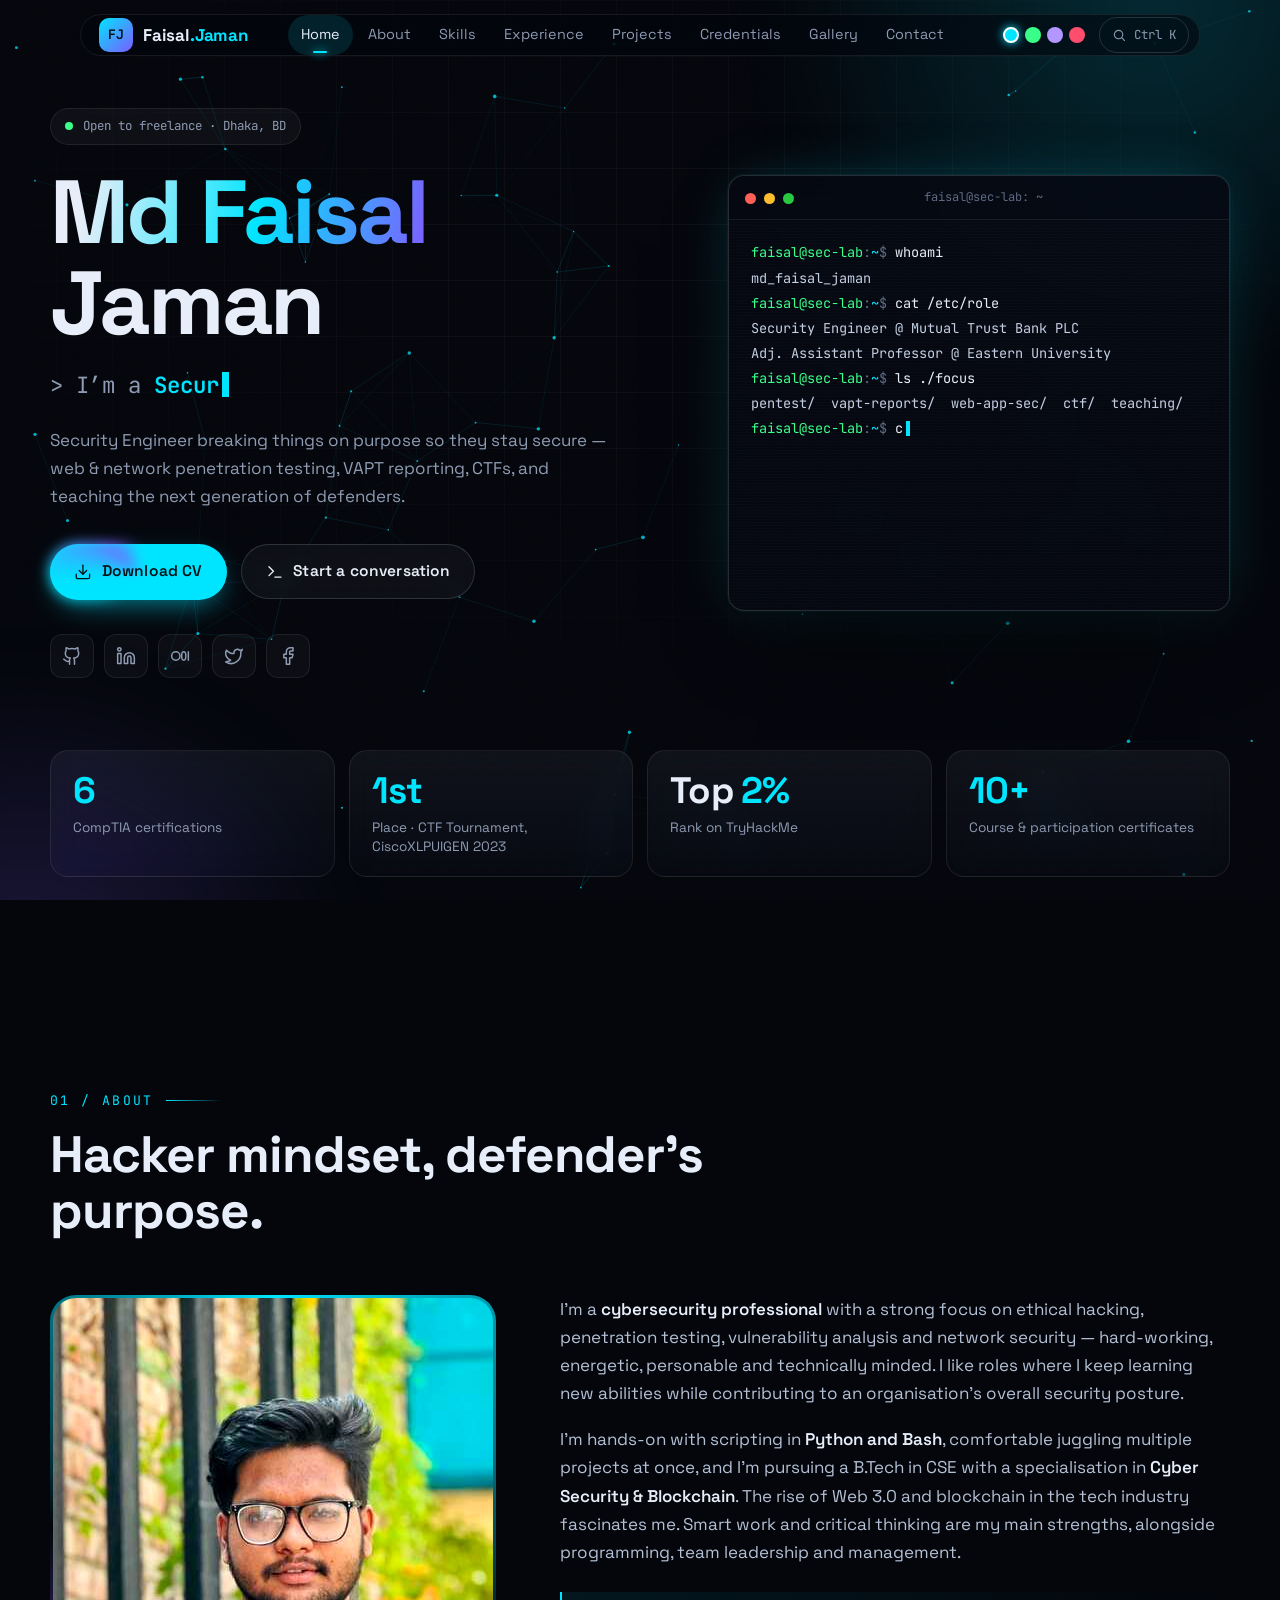
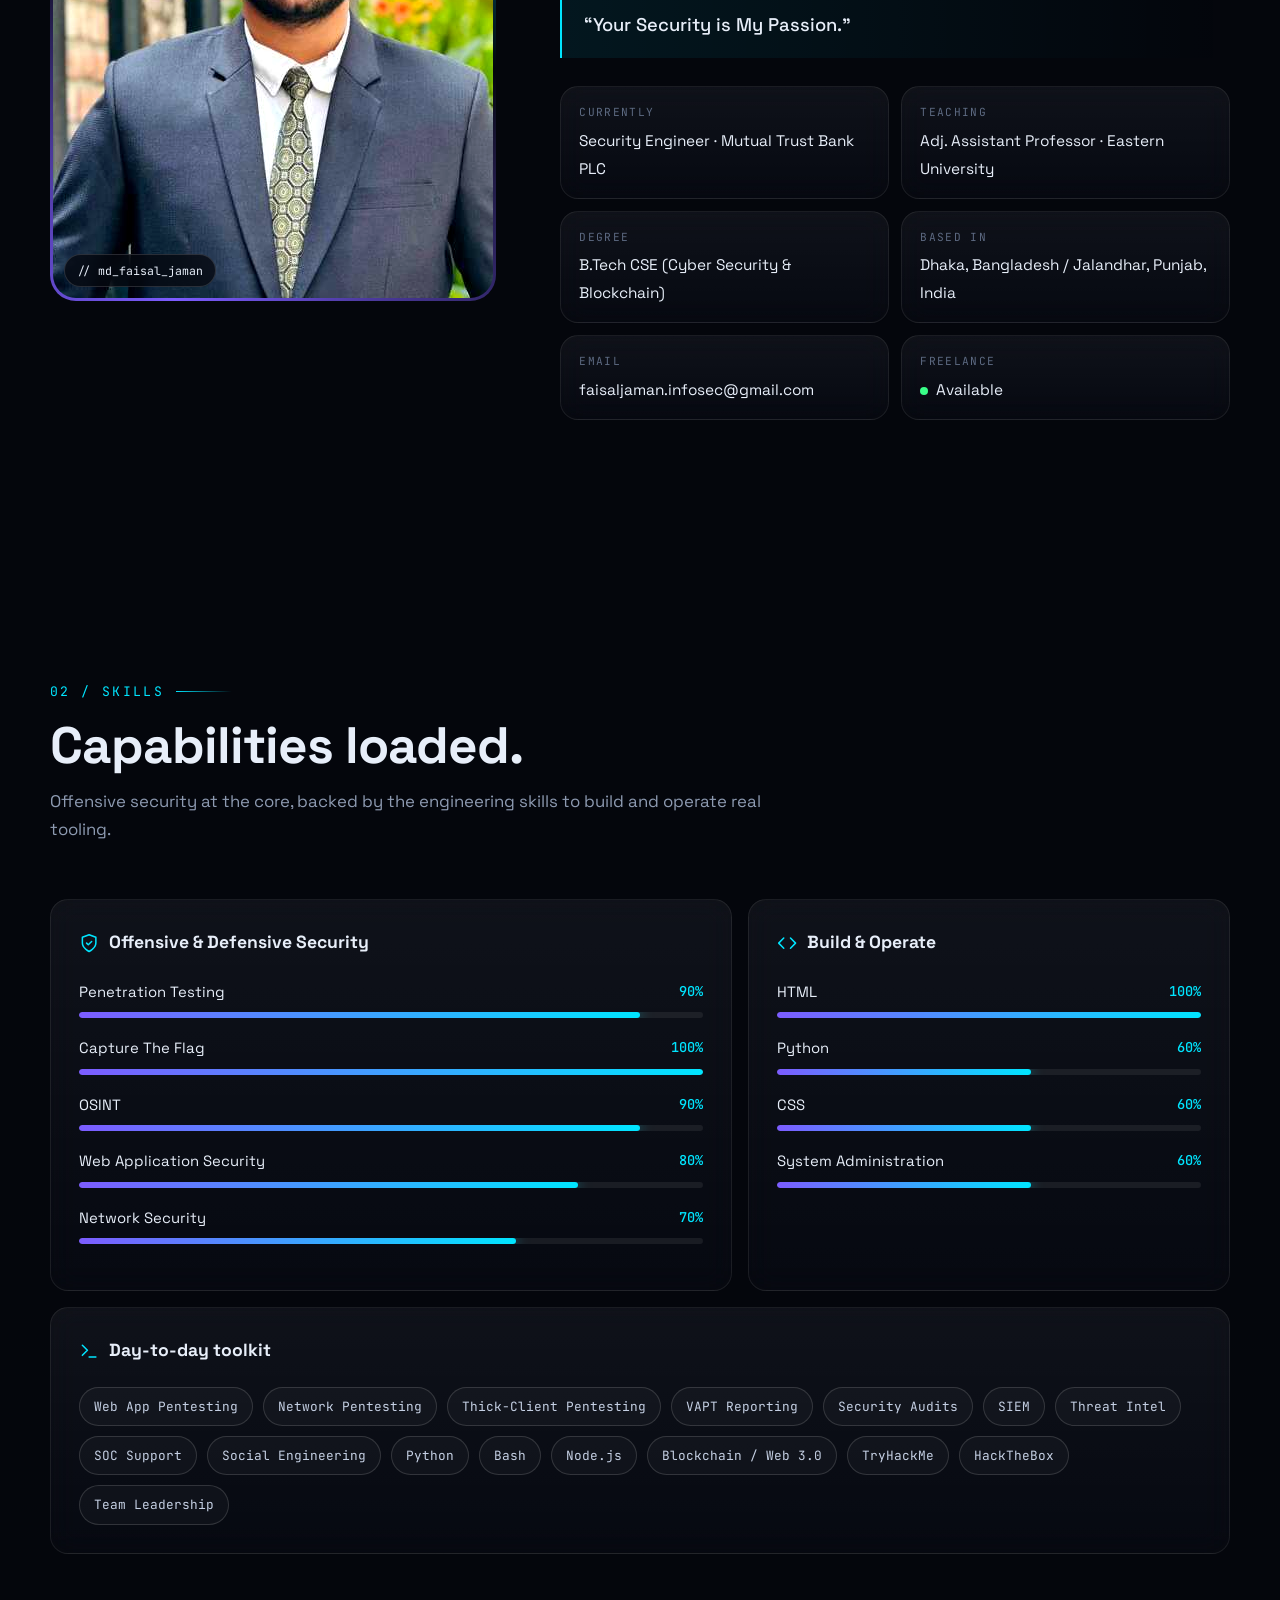
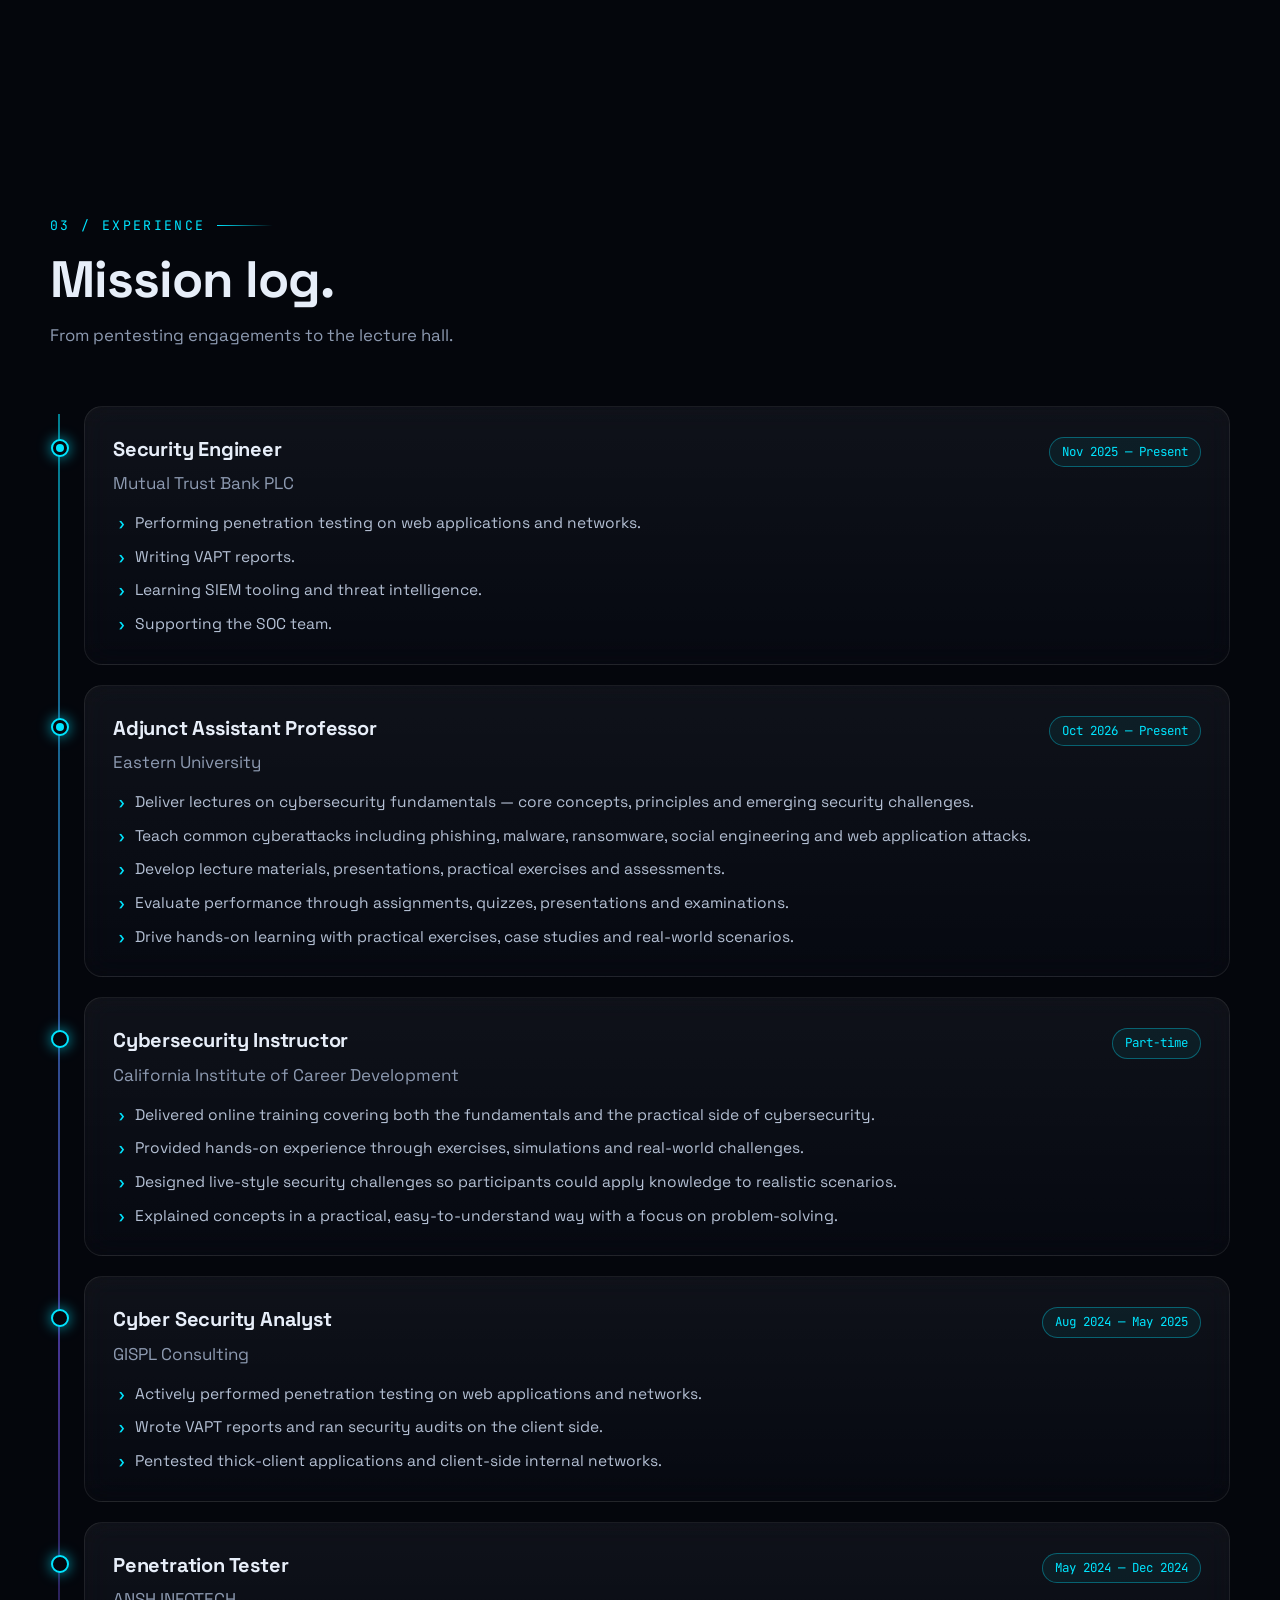
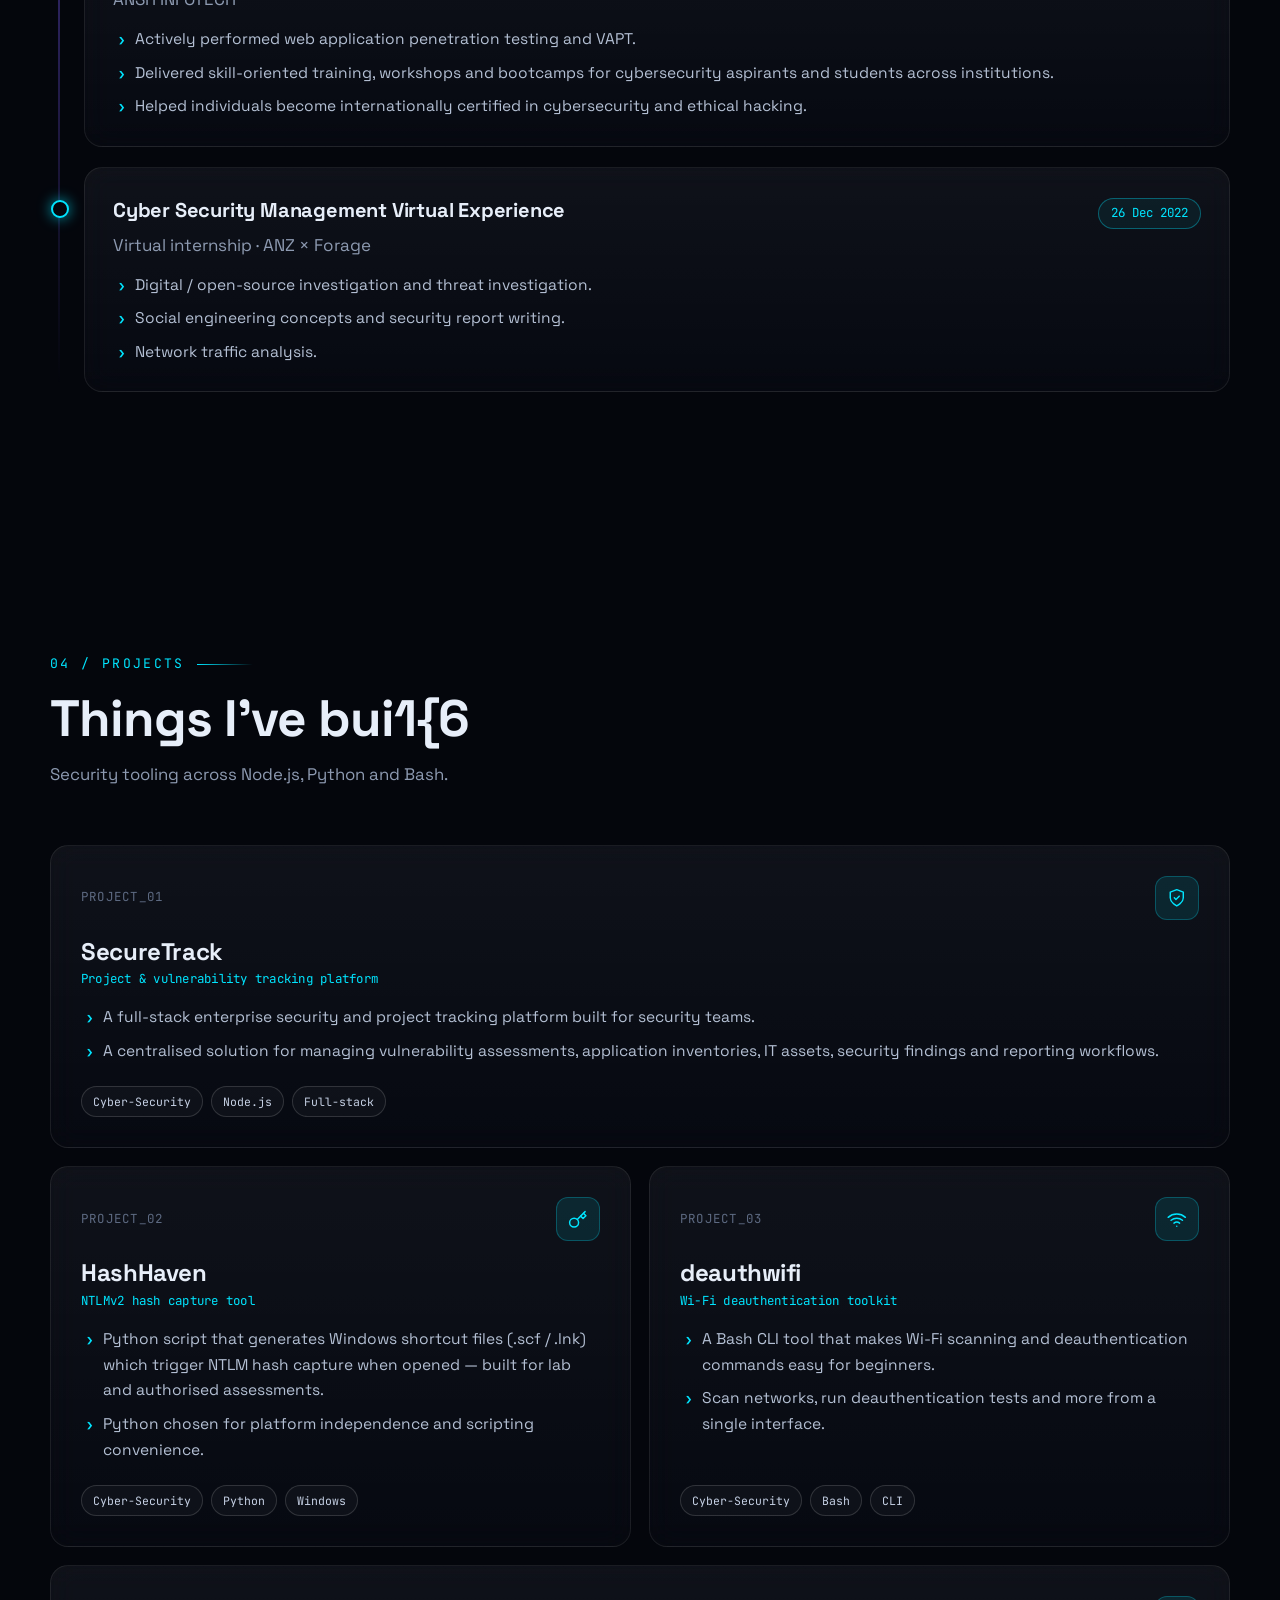
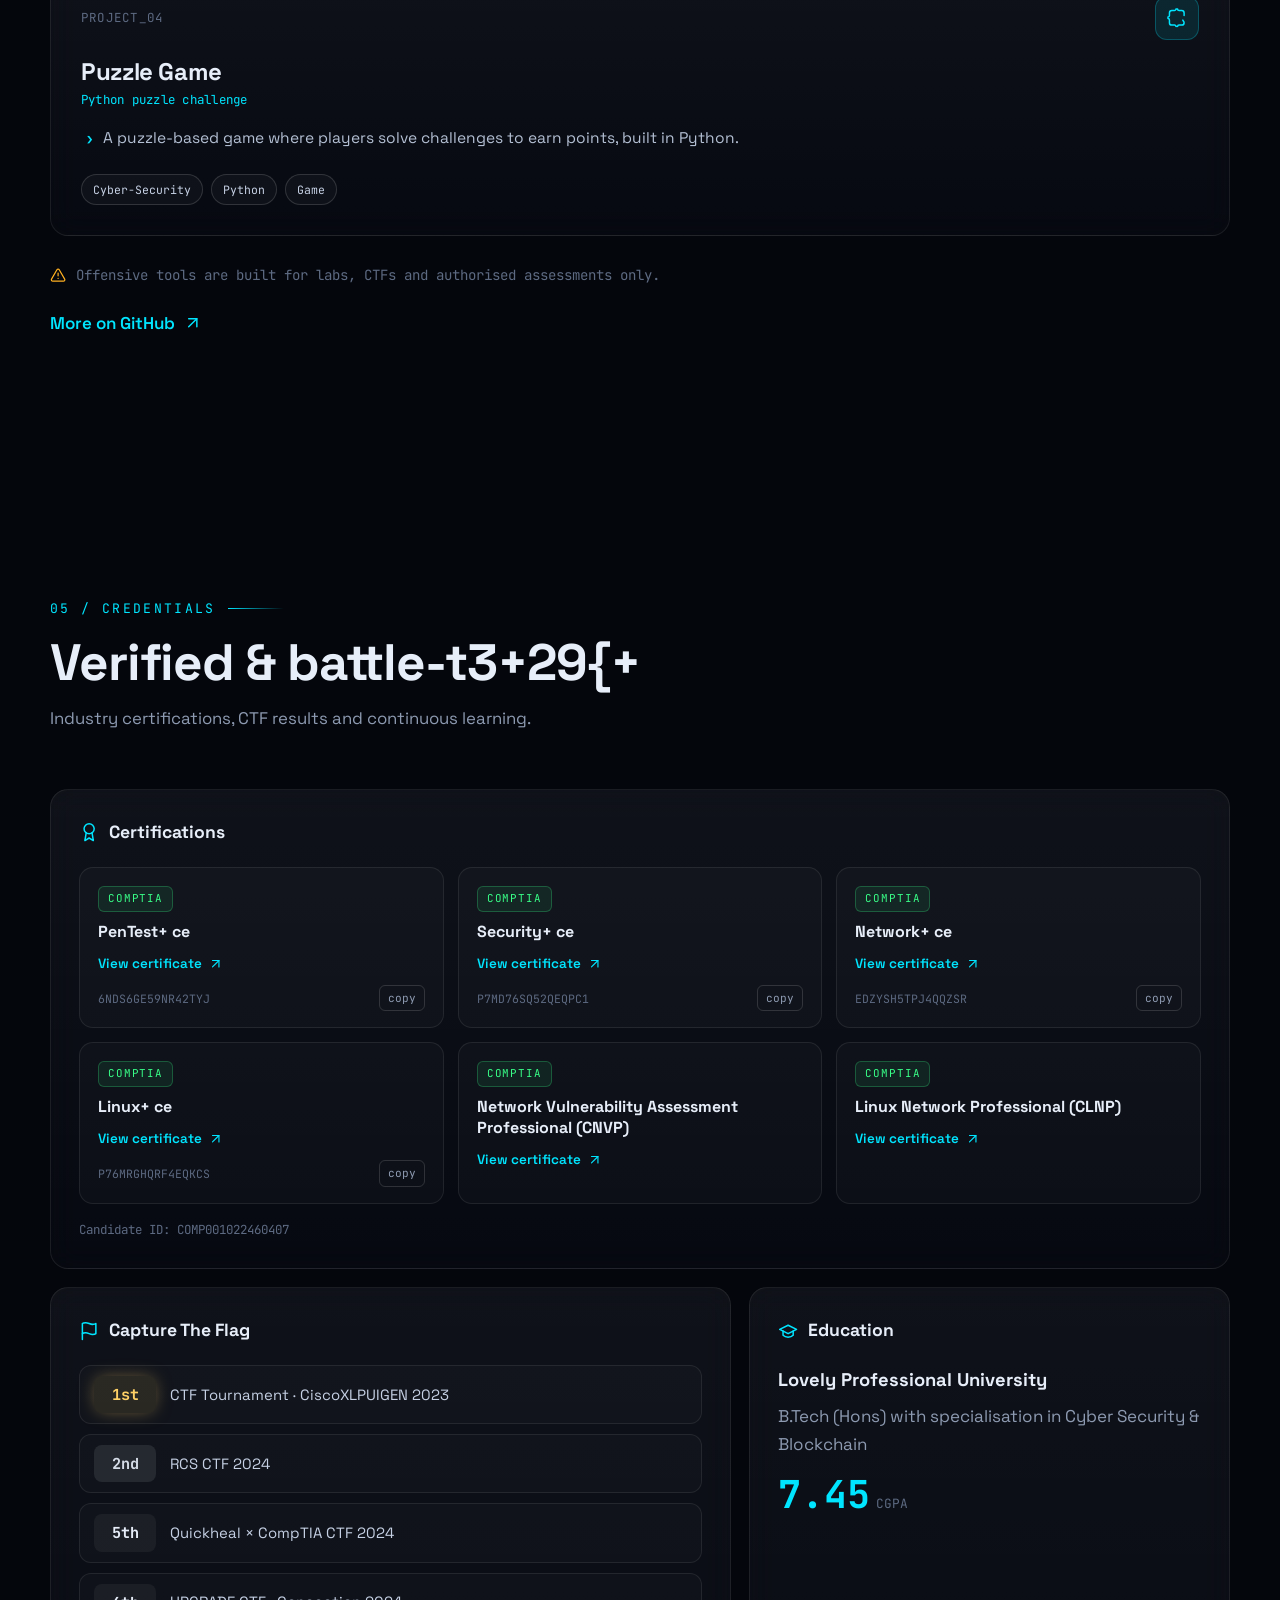
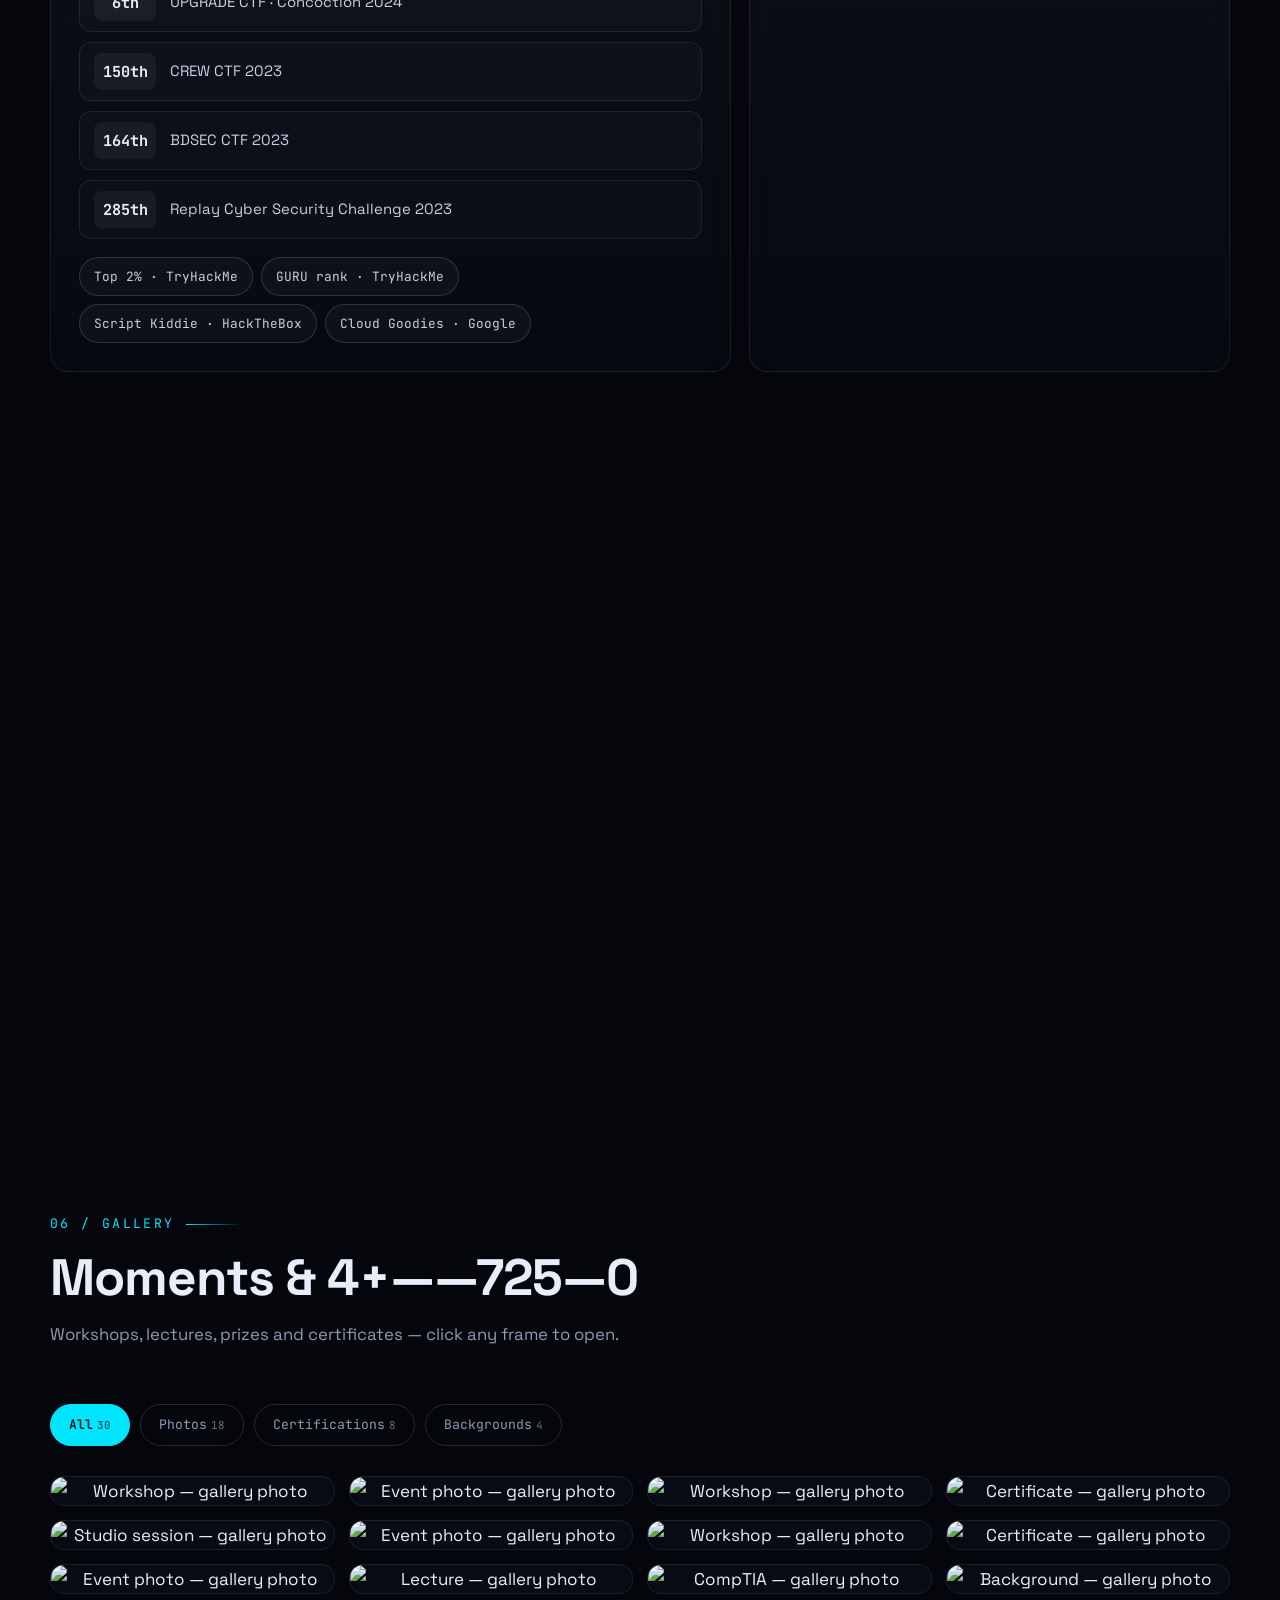
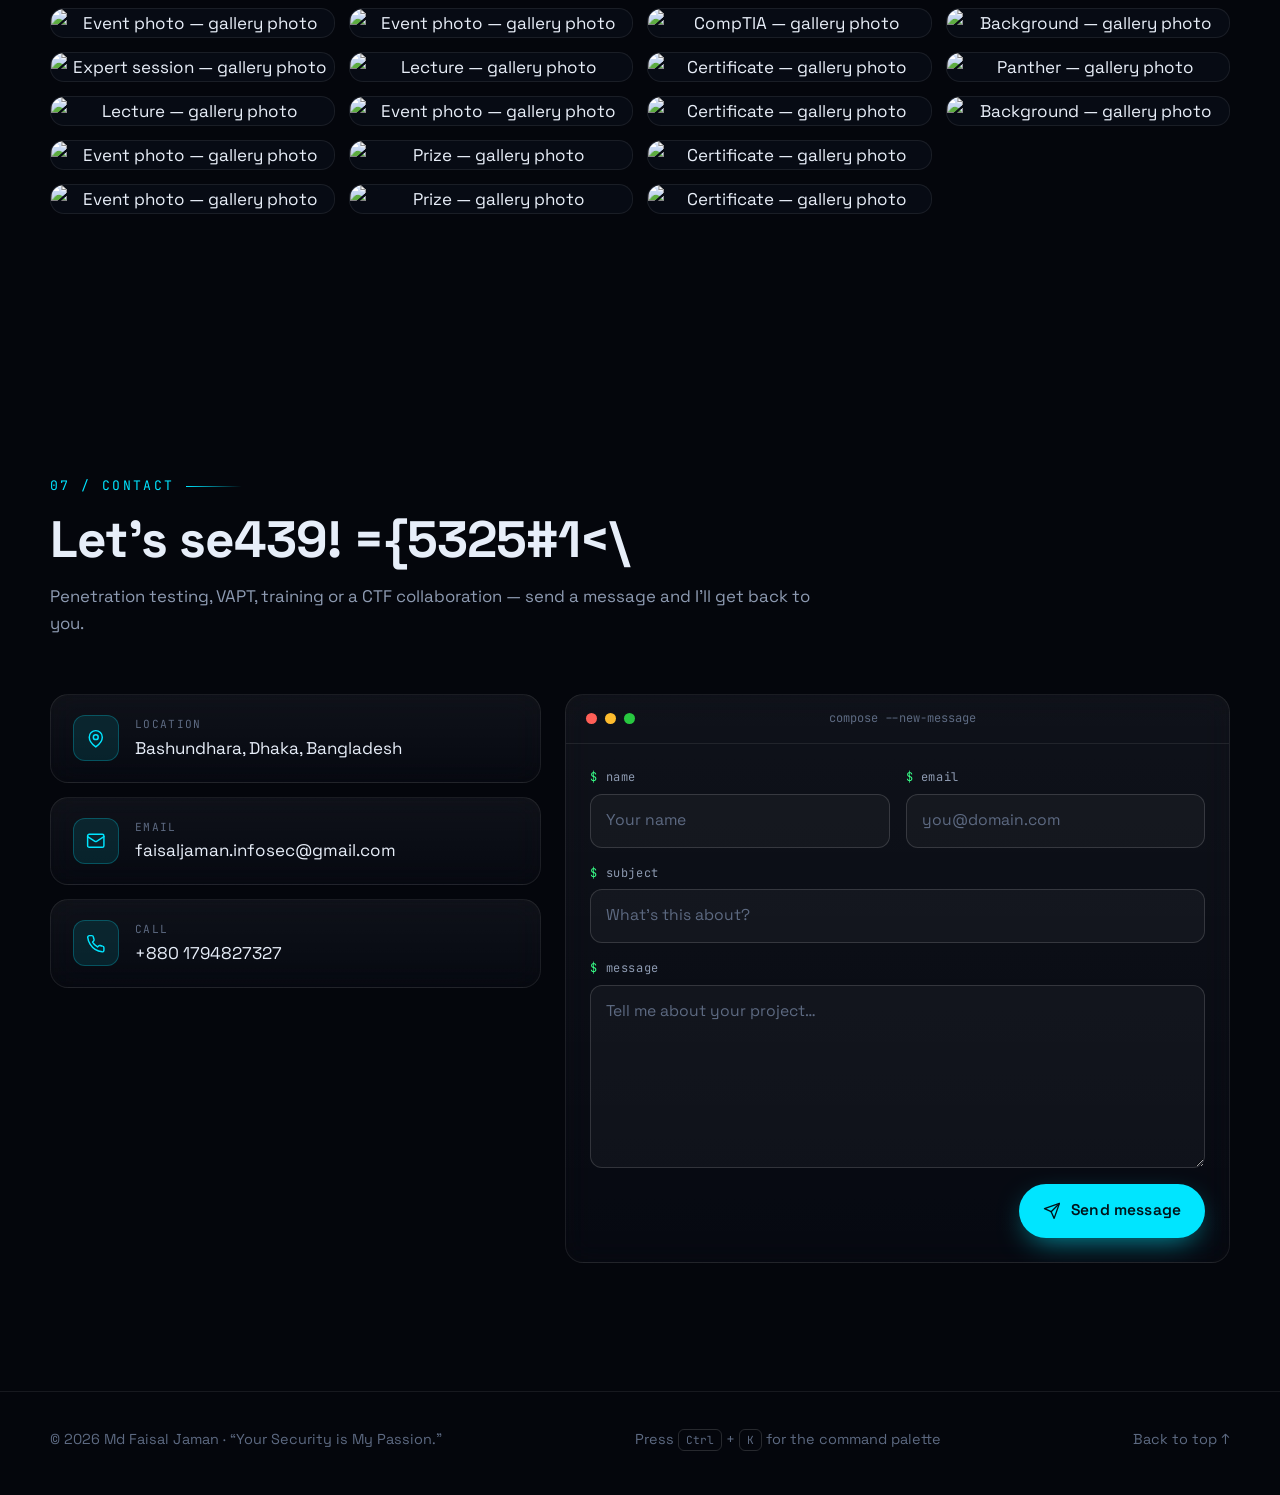
==== commit 5241c285: "Update index.html" ====
--- a/index.html
+++ b/index.html
@@ -97,7 +97,7 @@
   <header class="nav" id="nav">
     <a class="brand" href="#hero" aria-label="Md Faisal Jaman — home">
       <span class="brand-mark">FJ</span>
-      <span class="brand-text">faisal<span>.sec</span></span>
+      <span class="brand-text">Faisal<span>.Jaman</span></span>
     </a>
 
     <nav aria-label="Primary">
--- a/css/style.css
+++ b/css/style.css
@@ -0,0 +1,500 @@
+/* ==========================================================================
+   Md Faisal Jaman — Portfolio 2.0
+   Modern CSS only: @property, color-mix, :has(), container-friendly layout,
+   scroll-driven animation, View Transitions, <dialog>. No frameworks.
+   ========================================================================== */
+
+@property --angle {
+  syntax: "<angle>";
+  inherits: false;
+  initial-value: 0deg;
+}
+
+:root {
+  color-scheme: dark;
+
+  --bg: #04060c;
+  --bg-2: #070b14;
+  --text: #e7eef9;
+  --muted: #8d9ab1;
+  --dim: #5d6a82;
+  --line: rgb(255 255 255 / 0.08);
+  --line-2: rgb(255 255 255 / 0.14);
+
+  --accent: #00e5ff;
+  --accent-rgb: 0 229 255;
+  --accent-2: #7c5cff;
+  --ok: #39ff88;
+  --warn: #ffb020;
+  --bad: #ff4d6d;
+
+  --font-display: "Space Grotesk", system-ui, -apple-system, "Segoe UI", sans-serif;
+  --font-mono: "JetBrains Mono", ui-monospace, "SFMono-Regular", Menlo, Consolas, monospace;
+
+  --r: 18px;
+  --r-sm: 10px;
+  --maxw: 1180px;
+  --nav-h: 68px;
+  --ease: cubic-bezier(0.22, 1, 0.36, 1);
+}
+
+[data-accent="green"]  { --accent: #39ff88; --accent-rgb: 57 255 136;  --accent-2: #00d1ff; }
+[data-accent="violet"] { --accent: #b197ff; --accent-rgb: 177 151 255;  --accent-2: #ff4df0; }
+[data-accent="red"]    { --accent: #ff4d6d; --accent-rgb: 255 77 109;   --accent-2: #ffb020; }
+
+*, *::before, *::after { box-sizing: border-box; }
+html { scroll-behavior: smooth; scroll-padding-top: calc(var(--nav-h) + 12px); -webkit-text-size-adjust: 100%; }
+body {
+  margin: 0;
+  background: var(--bg);
+  color: var(--text);
+  font-family: var(--font-display);
+  font-size: 1.0625rem;
+  line-height: 1.65;
+  overflow-x: hidden;
+  -webkit-font-smoothing: antialiased;
+}
+img { max-width: 100%; display: block; }
+a { color: inherit; text-decoration: none; }
+button { font: inherit; color: inherit; cursor: pointer; background: none; border: 0; }
+ul { list-style: none; margin: 0; padding: 0; }
+h1, h2, h3, h4, p { margin: 0; }
+::selection { background: rgb(var(--accent-rgb) / 0.35); color: #fff; }
+:focus-visible { outline: 2px solid var(--accent); outline-offset: 3px; border-radius: 6px; }
+
+.icon { width: 1.15em; height: 1.15em; fill: none; stroke: currentColor; stroke-width: 1.8; stroke-linecap: round; stroke-linejoin: round; flex: none; }
+.icon.fill { fill: currentColor; stroke: none; }
+
+.skip-link { position: fixed; left: 12px; top: -60px; z-index: 200; background: var(--accent); color: #001018; padding: 10px 16px; border-radius: 8px; font-weight: 600; transition: top 0.2s; }
+.skip-link:focus { top: 12px; }
+
+/* ---------- Ambient layers ---------- */
+#bg { position: fixed; inset: 0; z-index: -3; width: 100%; height: 100%; }
+.ambient { position: fixed; inset: 0; z-index: -2; pointer-events: none; overflow: hidden; }
+.ambient::before {
+  content: ""; position: absolute; inset: 0;
+  background-image:
+    linear-gradient(rgb(255 255 255 / 0.035) 1px, transparent 1px),
+    linear-gradient(90deg, rgb(255 255 255 / 0.035) 1px, transparent 1px);
+  background-size: 56px 56px;
+  mask-image: radial-gradient(ellipse 80% 70% at 50% 30%, #000 20%, transparent 75%);
+}
+.ambient::after {
+  content: ""; position: absolute; width: 70vmax; height: 70vmax; top: -35vmax; right: -25vmax;
+  background: radial-gradient(circle, rgb(var(--accent-rgb) / 0.16), transparent 62%);
+  filter: blur(30px);
+}
+.ambient i {
+  position: absolute; width: 60vmax; height: 60vmax; bottom: -38vmax; left: -28vmax;
+  background: radial-gradient(circle, color-mix(in srgb, var(--accent-2) 22%, transparent), transparent 62%);
+  filter: blur(40px);
+}
+.noise {
+  position: fixed; inset: 0; z-index: 90; pointer-events: none; opacity: 0.05; mix-blend-mode: overlay;
+  background-image: url("data:image/svg+xml;utf8,<svg xmlns='http://www.w3.org/2000/svg' width='160' height='160'><filter id='n'><feTurbulence type='fractalNoise' baseFrequency='.9' numOctaves='2' stitchTiles='stitch'/></filter><rect width='100%' height='100%' filter='url(%23n)'/></svg>");
+}
+.cursor-glow {
+  position: fixed; z-index: 1; left: 0; top: 0; width: 520px; height: 520px; margin: -260px 0 0 -260px;
+  border-radius: 50%; pointer-events: none; opacity: 0;
+  background: radial-gradient(circle, rgb(var(--accent-rgb) / 0.09), transparent 65%);
+  transition: opacity 0.4s;
+  will-change: transform;
+}
+.cursor-glow.on { opacity: 1; }
+
+.scroll-progress {
+  position: fixed; left: 0; top: 0; height: 2px; width: 100%; z-index: 120; transform-origin: 0 50%; transform: scaleX(0);
+  background: linear-gradient(90deg, var(--accent), var(--accent-2));
+  box-shadow: 0 0 12px rgb(var(--accent-rgb) / 0.8);
+}
+@supports (animation-timeline: scroll()) {
+  .scroll-progress { animation: grow linear both; animation-timeline: scroll(root block); }
+  @keyframes grow { to { transform: scaleX(1); } }
+}
+
+/* ---------- Layout helpers ---------- */
+.wrap { width: min(100% - 2.5rem, var(--maxw)); margin-inline: auto; }
+section { position: relative; padding: clamp(72px, 10vw, 130px) 0; }
+.mono { font-family: var(--font-mono); }
+.accent { color: var(--accent); }
+
+.sec-head { margin-bottom: clamp(32px, 5vw, 56px); max-width: 760px; }
+.sec-idx { font-family: var(--font-mono); font-size: 0.82rem; letter-spacing: 0.18em; color: var(--accent); text-transform: uppercase; display: inline-flex; align-items: center; gap: 12px; }
+.sec-idx::after { content: ""; width: 56px; height: 1px; background: linear-gradient(90deg, var(--accent), transparent); }
+.sec-title { font-size: clamp(2rem, 4.6vw, 3.2rem); line-height: 1.1; letter-spacing: -0.02em; margin-top: 14px; font-weight: 700; }
+.sec-sub { color: var(--muted); margin-top: 14px; font-size: 1.05rem; }
+
+/* ---------- Cards (glass + spotlight) ---------- */
+.card {
+  position: relative; border-radius: var(--r); overflow: hidden;
+  background: linear-gradient(180deg, rgb(255 255 255 / 0.05), rgb(255 255 255 / 0.015));
+  border: 1px solid var(--line);
+  backdrop-filter: blur(14px) saturate(140%);
+  -webkit-backdrop-filter: blur(14px) saturate(140%);
+  transition: transform 0.4s var(--ease), border-color 0.3s;
+}
+.spot::before {
+  content: ""; position: absolute; inset: 0; border-radius: inherit; pointer-events: none; opacity: 0; transition: opacity 0.35s;
+  background: radial-gradient(520px circle at var(--mx, 50%) var(--my, 50%), rgb(var(--accent-rgb) / 0.12), transparent 42%);
+}
+.spot::after {
+  content: ""; position: absolute; inset: 0; border-radius: inherit; padding: 1px; pointer-events: none; opacity: 0; transition: opacity 0.35s;
+  background: radial-gradient(320px circle at var(--mx, 50%) var(--my, 50%), rgb(var(--accent-rgb) / 0.85), transparent 60%);
+  -webkit-mask: linear-gradient(#000 0 0) content-box, linear-gradient(#000 0 0);
+  -webkit-mask-composite: xor; mask-composite: exclude;
+}
+.spot:hover::before, .spot:hover::after { opacity: 1; }
+.card > * { position: relative; z-index: 1; }
+
+/* ---------- Buttons ---------- */
+.btn {
+  --pad: 14px 24px;
+  position: relative; display: inline-flex; align-items: center; gap: 10px; padding: var(--pad);
+  border-radius: 999px; font-weight: 600; font-size: 0.97rem; letter-spacing: 0.01em; isolation: isolate;
+  transition: transform 0.3s var(--ease), box-shadow 0.3s, background 0.3s;
+}
+.btn:hover { transform: translateY(-2px); }
+.btn-primary { color: #00131a; background: var(--accent); box-shadow: 0 0 0 0 rgb(var(--accent-rgb) / 0.5), 0 10px 30px -10px rgb(var(--accent-rgb) / 0.7); }
+.btn-primary:hover { box-shadow: 0 0 0 6px rgb(var(--accent-rgb) / 0.15), 0 14px 40px -10px rgb(var(--accent-rgb) / 0.9); }
+.btn-ghost { background: rgb(255 255 255 / 0.04); border: 1px solid var(--line-2); backdrop-filter: blur(8px); }
+.btn-ghost:hover { border-color: rgb(var(--accent-rgb) / 0.7); background: rgb(var(--accent-rgb) / 0.08); }
+.btn-ring::before {
+  content: ""; position: absolute; inset: -2px; border-radius: inherit; z-index: -1;
+  background: conic-gradient(from var(--angle), transparent 0 60%, var(--accent), var(--accent-2), transparent);
+  animation: spin 4s linear infinite; filter: blur(6px); opacity: 0.8;
+}
+@keyframes spin { to { --angle: 360deg; } }
+
+/* ---------- Navigation ---------- */
+.nav {
+  position: fixed; z-index: 100; top: 14px; left: 50%; transform: translateX(-50%);
+  width: min(100% - 1.5rem, 1120px); height: var(--nav-h - 14px); padding: 0 10px 0 18px;
+  display: flex; align-items: center; justify-content: space-between; gap: 16px;
+  border-radius: 999px; border: 1px solid var(--line);
+  background: color-mix(in srgb, var(--bg) 62%, transparent);
+  backdrop-filter: blur(18px) saturate(160%); -webkit-backdrop-filter: blur(18px) saturate(160%);
+  transition: background 0.3s, border-color 0.3s, box-shadow 0.3s;
+}
+.nav.scrolled { background: color-mix(in srgb, var(--bg) 82%, transparent); border-color: var(--line-2); box-shadow: 0 12px 40px -18px rgb(0 0 0 / 0.8); }
+.brand { display: flex; align-items: center; gap: 10px; font-weight: 700; letter-spacing: -0.01em; }
+.brand-mark {
+  display: grid; place-items: center; width: 34px; height: 34px; border-radius: 10px; font-family: var(--font-mono); font-size: 0.82rem; font-weight: 700; color: #00131a;
+  background: linear-gradient(135deg, var(--accent), var(--accent-2));
+}
+.brand-text span { color: var(--accent); }
+.nav-links { display: flex; align-items: center; gap: 2px; }
+.nav-links a { position: relative; display: block; padding: 8px 13px; font-size: 0.9rem; color: var(--muted); border-radius: 999px; transition: color 0.2s, background 0.2s; }
+.nav-links a:hover { color: var(--text); background: rgb(255 255 255 / 0.05); }
+.nav-links a.active { color: var(--text); background: rgb(var(--accent-rgb) / 0.12); }
+.nav-links a.active::after { content: ""; position: absolute; left: 50%; bottom: 2px; width: 14px; height: 2px; margin-left: -7px; border-radius: 2px; background: var(--accent); box-shadow: 0 0 8px var(--accent); }
+.nav-actions { display: flex; align-items: center; gap: 8px; }
+.accents { display: flex; gap: 6px; padding: 0 6px; }
+.accent-dot { width: 16px; height: 16px; border-radius: 50%; border: 2px solid transparent; background: var(--c); transition: transform 0.2s, box-shadow 0.2s; }
+.accent-dot:hover { transform: scale(1.2); }
+.accent-dot[aria-pressed="true"] { border-color: #fff; box-shadow: 0 0 10px var(--c); }
+.kbd-btn { display: inline-flex; align-items: center; gap: 8px; padding: 7px 12px; border-radius: 999px; border: 1px solid var(--line-2); font-family: var(--font-mono); font-size: 0.78rem; color: var(--muted); transition: color 0.2s, border-color 0.2s; }
+.kbd-btn:hover { color: var(--text); border-color: rgb(var(--accent-rgb) / 0.7); }
+.menu-btn { display: none; width: 40px; height: 40px; border-radius: 50%; place-items: center; border: 1px solid var(--line-2); }
+
+/* ---------- Hero ---------- */
+#hero { min-height: 100svh; display: flex; align-items: center; padding: calc(var(--nav-h) + 40px) 0 80px; }
+.hero-grid { display: grid; grid-template-columns: 1.1fr 0.9fr; gap: clamp(32px, 5vw, 72px); align-items: center; }
+.status-chip {
+  display: inline-flex; align-items: center; gap: 10px; padding: 7px 14px; border-radius: 999px; font-family: var(--font-mono); font-size: 0.78rem; color: var(--muted);
+  background: rgb(255 255 255 / 0.04); border: 1px solid var(--line);
+}
+.pulse { width: 8px; height: 8px; border-radius: 50%; background: var(--ok); box-shadow: 0 0 0 0 rgb(57 255 136 / 0.7); animation: pulse 2s infinite; }
+@keyframes pulse { 70% { box-shadow: 0 0 0 10px rgb(57 255 136 / 0); } 100% { box-shadow: 0 0 0 0 rgb(57 255 136 / 0); } }
+
+.hero h1 { font-size: clamp(2.8rem, 7.4vw, 5.6rem); line-height: 1.02; letter-spacing: -0.035em; font-weight: 700; margin: 22px 0 18px; }
+.grad { background: linear-gradient(100deg, var(--text) 10%, var(--accent) 55%, var(--accent-2)); -webkit-background-clip: text; background-clip: text; color: transparent; }
+.glitch { position: relative; display: inline-block; }
+.glitch::before, .glitch::after { content: attr(data-text); position: absolute; inset: 0; opacity: 0; pointer-events: none; }
+.glitch::before { color: var(--accent); transform: translate(-2px, 0); clip-path: inset(0 0 60% 0); }
+.glitch::after { color: var(--accent-2); transform: translate(2px, 0); clip-path: inset(55% 0 0 0); }
+.glitch:hover::before, .glitch:hover::after, .glitch.glitching::before, .glitch.glitching::after { opacity: 0.85; animation: glitch 0.45s steps(2) 2; }
+@keyframes glitch {
+  0% { clip-path: inset(10% 0 70% 0); transform: translate(-3px, 0); }
+  25% { clip-path: inset(60% 0 10% 0); transform: translate(3px, 1px); }
+  50% { clip-path: inset(30% 0 40% 0); transform: translate(-2px, -1px); }
+  75% { clip-path: inset(80% 0 5% 0); transform: translate(2px, 0); }
+  100% { clip-path: inset(0 0 85% 0); transform: translate(0, 0); }
+}
+.role-line { font-family: var(--font-mono); font-size: clamp(1.05rem, 2.2vw, 1.4rem); color: var(--muted); min-height: 1.6em; }
+.role-line b { color: var(--accent); font-weight: 600; }
+.caret { display: inline-block; width: 0.55ch; height: 1.1em; vertical-align: -0.16em; background: var(--accent); margin-left: 3px; animation: blink 1s steps(1) infinite; }
+@keyframes blink { 50% { opacity: 0; } }
+.hero-sub { margin-top: 22px; color: var(--muted); max-width: 52ch; }
+.hero-cta { display: flex; flex-wrap: wrap; gap: 14px; margin-top: 34px; }
+.socials { display: flex; gap: 10px; margin-top: 34px; }
+.socials a { display: grid; place-items: center; width: 44px; height: 44px; border-radius: 12px; border: 1px solid var(--line); background: rgb(255 255 255 / 0.03); color: var(--muted); transition: all 0.3s var(--ease); }
+.socials a:hover { color: var(--accent); border-color: rgb(var(--accent-rgb) / 0.7); transform: translateY(-3px); box-shadow: 0 10px 24px -12px rgb(var(--accent-rgb) / 0.8); }
+.socials .icon { width: 20px; height: 20px; }
+
+.terminal { border-radius: 16px; overflow: hidden; border: 1px solid var(--line-2); background: color-mix(in srgb, #050912 86%, transparent); backdrop-filter: blur(16px); box-shadow: 0 40px 80px -30px rgb(0 0 0 / 0.9), 0 0 0 1px rgb(var(--accent-rgb) / 0.06), 0 0 60px -20px rgb(var(--accent-rgb) / 0.35); }
+.term-bar { display: flex; align-items: center; gap: 8px; padding: 12px 16px; border-bottom: 1px solid var(--line); font-family: var(--font-mono); font-size: 0.75rem; color: var(--dim); }
+.term-bar i { width: 11px; height: 11px; border-radius: 50%; background: #ff5f57; }
+.term-bar i:nth-child(2) { background: #febc2e; }
+.term-bar i:nth-child(3) { background: #28c840; }
+.term-bar span { margin-left: auto; margin-right: auto; transform: translateX(-24px); }
+.term-body { padding: 20px 22px 24px; font-family: var(--font-mono); font-size: 0.85rem; line-height: 1.85; min-height: 390px; position: relative; }
+.term-body::after { content: ""; position: absolute; inset: 0; pointer-events: none; background: repeating-linear-gradient(0deg, rgb(255 255 255 / 0.018) 0 1px, transparent 1px 3px); }
+.t-line { display: block; white-space: pre-wrap; word-break: break-word; }
+.t-prompt { color: var(--ok); }
+.t-path { color: var(--accent); }
+.t-out { color: #c3cee2; animation: fadeUp 0.4s var(--ease) both; }
+.t-ok { color: var(--ok); }
+.t-dim { color: var(--dim); }
+@keyframes fadeUp { from { opacity: 0; transform: translateY(6px); } }
+
+.hero-stats { display: grid; grid-template-columns: repeat(4, 1fr); gap: 14px; margin-top: clamp(40px, 6vw, 72px); }
+.stat { padding: 20px 22px; }
+.stat b { display: block; font-size: clamp(1.7rem, 3vw, 2.3rem); line-height: 1.1; letter-spacing: -0.02em; font-weight: 700; color: var(--text); }
+.stat b em { font-style: normal; color: var(--accent); }
+.stat span { display: block; color: var(--muted); font-size: 0.85rem; margin-top: 6px; line-height: 1.4; }
+
+
+/* ---------- About ---------- */
+.about-grid { display: grid; grid-template-columns: 0.8fr 1.2fr; gap: clamp(28px, 5vw, 64px); align-items: start; }
+.portrait { --angle: 0deg; position: relative; padding: 3px; border-radius: 26px; background: conic-gradient(from var(--angle), var(--accent), transparent 30%, var(--accent-2) 55%, transparent 80%, var(--accent)); animation: spin 8s linear infinite; transform-style: preserve-3d; transition: transform 0.2s ease-out; }
+.portrait img { width: 100%; aspect-ratio: 4 / 5; object-fit: cover; border-radius: 23px; filter: saturate(1.05) contrast(1.03); }
+.portrait .tag { position: absolute; left: 14px; bottom: 14px; padding: 6px 12px; font-family: var(--font-mono); font-size: 0.72rem; border-radius: 999px; background: rgb(4 6 12 / 0.75); backdrop-filter: blur(10px); border: 1px solid var(--line-2); }
+.about-copy p { color: #b4c0d4; margin-bottom: 18px; }
+.about-copy p strong { color: var(--text); font-weight: 600; }
+.quote { margin: 26px 0; padding: 18px 22px; border-left: 2px solid var(--accent); background: linear-gradient(90deg, rgb(var(--accent-rgb) / 0.08), transparent); border-radius: 0 var(--r-sm) var(--r-sm) 0; font-size: 1.15rem; font-weight: 500; }
+.facts { display: grid; grid-template-columns: repeat(2, 1fr); gap: 12px; margin-top: 28px; }
+.fact { padding: 16px 18px; }
+.fact small { display: block; font-family: var(--font-mono); font-size: 0.7rem; letter-spacing: 0.12em; text-transform: uppercase; color: var(--dim); margin-bottom: 4px; }
+.fact span, .fact a { font-size: 0.96rem; overflow-wrap: anywhere; }
+.fact a:hover { color: var(--accent); }
+
+/* ---------- Skills ---------- */
+.skills-grid { display: grid; grid-template-columns: repeat(12, 1fr); gap: 16px; }
+.skill-card { padding: 28px; }
+.skill-card.a { grid-column: span 7; }
+.skill-card.b { grid-column: span 5; }
+.skill-card.c { grid-column: span 12; }
+.skill-card h3 { font-size: 1.1rem; display: flex; align-items: center; gap: 10px; margin-bottom: 22px; }
+.skill-card h3 .icon { color: var(--accent); }
+.meter { margin-bottom: 18px; }
+.meter-top { display: flex; justify-content: space-between; font-size: 0.93rem; margin-bottom: 8px; }
+.meter-top b { font-family: var(--font-mono); font-weight: 500; color: var(--accent); font-size: 0.85rem; }
+.meter-bar { height: 6px; border-radius: 6px; background: rgb(255 255 255 / 0.07); overflow: hidden; }
+.meter-fill { display: block; height: 100%; width: 0; border-radius: inherit; background: linear-gradient(90deg, var(--accent-2), var(--accent)); box-shadow: 0 0 14px rgb(var(--accent-rgb) / 0.6); transition: width 1.4s var(--ease); }
+.meter.in .meter-fill { width: calc(var(--v) * 1%); }
+.chips { display: flex; flex-wrap: wrap; gap: 10px; }
+.chip { padding: 8px 14px; border-radius: 999px; font-family: var(--font-mono); font-size: 0.8rem; color: #c5d0e4; border: 1px solid var(--line-2); background: rgb(255 255 255 / 0.03); transition: all 0.25s var(--ease); }
+.chip:hover { color: var(--accent); border-color: rgb(var(--accent-rgb) / 0.7); background: rgb(var(--accent-rgb) / 0.08); transform: translateY(-2px); }
+
+/* ---------- Timeline ---------- */
+.timeline { position: relative; display: grid; gap: 20px; padding-left: 34px; }
+.timeline::before { content: ""; position: absolute; left: 8px; top: 8px; bottom: 8px; width: 2px; background: linear-gradient(180deg, var(--accent), var(--accent-2) 60%, transparent); opacity: 0.55; }
+.card.t-item { padding: 26px 28px; overflow: visible; }
+.t-item::marker { content: ""; }
+.t-item > .node { position: absolute; left: -34px; top: 32px; width: 18px; height: 18px; z-index: 2; border-radius: 50%; background: var(--bg); border: 2px solid var(--accent); box-shadow: 0 0 14px rgb(var(--accent-rgb) / 0.7); }
+.t-item.now > .node::after { content: ""; position: absolute; inset: 3px; border-radius: 50%; background: var(--accent); animation: pulse2 1.8s infinite; }
+@keyframes pulse2 { 50% { transform: scale(0.55); opacity: 0.6; } }
+.t-head { display: flex; flex-wrap: wrap; justify-content: space-between; gap: 6px 20px; align-items: baseline; }
+.t-head h3 { font-size: 1.25rem; letter-spacing: -0.01em; }
+.t-date { font-family: var(--font-mono); font-size: 0.78rem; color: var(--accent); padding: 4px 12px; border-radius: 999px; border: 1px solid rgb(var(--accent-rgb) / 0.35); background: rgb(var(--accent-rgb) / 0.06); white-space: nowrap; }
+.t-org { color: var(--muted); margin-top: 2px; }
+.t-list { margin-top: 14px; display: grid; gap: 8px; }
+.t-list li { position: relative; padding-left: 22px; color: #b4c0d4; font-size: 0.97rem; }
+.t-list li::before { content: "›"; position: absolute; left: 4px; color: var(--accent); font-family: var(--font-mono); font-weight: 700; }
+
+/* ---------- Projects ---------- */
+.proj-grid { display: grid; grid-template-columns: repeat(2, 1fr); gap: 18px; }
+.proj { padding: 30px; display: flex; flex-direction: column; min-height: 320px; }
+.proj.feature { grid-column: span 2; min-height: 0; }
+.proj-top { display: flex; justify-content: space-between; align-items: center; margin-bottom: 18px; }
+.proj-no { font-family: var(--font-mono); font-size: 0.78rem; color: var(--dim); letter-spacing: 0.1em; }
+.proj-ico { width: 44px; height: 44px; display: grid; place-items: center; border-radius: 12px; background: rgb(var(--accent-rgb) / 0.1); color: var(--accent); border: 1px solid rgb(var(--accent-rgb) / 0.25); }
+.proj h3 { font-size: 1.5rem; letter-spacing: -0.015em; line-height: 1.2; }
+.proj h3 small { display: block; font-family: var(--font-mono); font-size: 0.78rem; font-weight: 400; color: var(--accent); margin-top: 6px; letter-spacing: 0.02em; }
+.proj .t-list { margin: 18px 0 22px; }
+.proj .chips { margin-top: auto; gap: 8px; }
+.proj .chip { padding: 5px 11px; font-size: 0.72rem; }
+.note { margin-top: 28px; color: var(--dim); font-size: 0.88rem; font-family: var(--font-mono); display: flex; gap: 10px; align-items: flex-start; }
+.note .icon { margin-top: 3px; color: var(--warn); }
+.more-link { display: inline-flex; align-items: center; gap: 8px; margin-top: 22px; color: var(--accent); font-weight: 600; }
+.more-link:hover .icon { transform: translate(3px, -3px); }
+.more-link .icon { transition: transform 0.25s; }
+
+/* ---------- Credentials ---------- */
+.cred-grid { display: grid; grid-template-columns: repeat(12, 1fr); gap: 18px; }
+.cred { padding: 28px; }
+.cred h3 { font-size: 1.1rem; margin-bottom: 20px; display: flex; align-items: center; gap: 10px; }
+.cred h3 .icon { color: var(--accent); }
+.cred.certs { grid-column: span 12; }
+.cred.ctf { grid-column: span 7; }
+.cred.edu { grid-column: span 5; }
+.cred.courses { grid-column: span 7; }
+.cred.writing { grid-column: span 5; }
+.cred.vol { grid-column: span 12; }
+.cert-grid { display: grid; grid-template-columns: repeat(3, 1fr); gap: 14px; }
+.cert { display: flex; flex-direction: column; gap: 10px; padding: 18px 18px 16px; border-radius: 14px; border: 1px solid var(--line); background: rgb(255 255 255 / 0.025); transition: border-color 0.3s, transform 0.3s var(--ease); }
+.cert:hover { border-color: rgb(var(--accent-rgb) / 0.55); transform: translateY(-3px); }
+.cert h4 { font-size: 1rem; line-height: 1.3; }
+.cert .code { margin-top: auto; display: flex; align-items: center; justify-content: space-between; gap: 8px; font-family: var(--font-mono); font-size: 0.72rem; color: var(--dim); }
+.cert .code button { color: var(--muted); padding: 3px 8px; border-radius: 6px; border: 1px solid var(--line-2); font-family: var(--font-mono); font-size: 0.7rem; }
+.cert .code button:hover { color: var(--accent); border-color: rgb(var(--accent-rgb) / 0.6); }
+.cert .view { display: inline-flex; align-items: center; gap: 6px; color: var(--accent); font-size: 0.84rem; font-weight: 600; }
+.cert .badge { align-self: flex-start; font-family: var(--font-mono); font-size: 0.68rem; letter-spacing: 0.08em; padding: 3px 9px; border-radius: 6px; color: var(--ok); background: rgb(57 255 136 / 0.08); border: 1px solid rgb(57 255 136 / 0.25); }
+
+.rank-list { display: grid; gap: 10px; }
+.rank { display: grid; grid-template-columns: 62px 1fr; gap: 14px; align-items: center; padding: 10px 14px; border-radius: 12px; border: 1px solid var(--line); background: rgb(255 255 255 / 0.02); }
+.rank b { font-family: var(--font-mono); font-size: 0.95rem; text-align: center; padding: 6px 0; border-radius: 8px; background: rgb(255 255 255 / 0.05); }
+.rank.gold b { color: #ffd166; background: rgb(255 209 102 / 0.1); box-shadow: 0 0 18px -4px rgb(255 209 102 / 0.5); }
+.rank.silver b { color: #d6dde8; background: rgb(214 221 232 / 0.1); }
+.rank span { font-size: 0.93rem; color: #c5d0e4; line-height: 1.35; }
+.extras { display: flex; flex-wrap: wrap; gap: 8px; margin-top: 18px; }
+.edu-item h4 { font-size: 1.15rem; }
+.edu-item p { color: var(--muted); margin-top: 6px; }
+.big-num { font-family: var(--font-mono); font-size: 2.4rem; font-weight: 700; color: var(--accent); margin-top: 18px; line-height: 1; }
+.big-num small { font-size: 0.8rem; color: var(--dim); font-weight: 400; margin-left: 6px; }
+.link-list { display: grid; gap: 12px; }
+.link-list a { display: flex; align-items: center; justify-content: space-between; gap: 14px; padding: 14px 16px; border-radius: 12px; border: 1px solid var(--line); background: rgb(255 255 255 / 0.02); transition: all 0.3s var(--ease); }
+.link-list a:hover { border-color: rgb(var(--accent-rgb) / 0.6); transform: translateX(4px); color: var(--accent); }
+.vol-grid { display: grid; grid-template-columns: repeat(2, 1fr); gap: 14px; }
+.vol-grid > div { padding: 18px 20px; border-radius: 14px; border: 1px solid var(--line); background: rgb(255 255 255 / 0.02); }
+.vol-grid h4 { font-size: 1rem; line-height: 1.35; }
+.vol-grid small { display: block; font-family: var(--font-mono); color: var(--accent); font-size: 0.74rem; margin: 6px 0 10px; letter-spacing: 0.04em; }
+.vol-grid p { color: var(--muted); font-size: 0.92rem; }
+
+/* ---------- Gallery ---------- */
+.filters { display: flex; flex-wrap: wrap; gap: 10px; margin-bottom: 30px; }
+.filter { padding: 9px 18px; border-radius: 999px; border: 1px solid var(--line-2); font-family: var(--font-mono); font-size: 0.82rem; color: var(--muted); transition: all 0.25s; }
+.filter:hover { color: var(--text); border-color: rgb(var(--accent-rgb) / 0.6); }
+.filter[aria-pressed="true"] { color: #00131a; background: var(--accent); border-color: var(--accent); font-weight: 600; }
+.filter small { opacity: 0.7; margin-left: 4px; }
+.masonry { column-width: 270px; column-gap: 14px; }
+.g-item { display: block; width: 100%; padding: 0; margin: 0 0 14px; break-inside: avoid; position: relative; border-radius: 14px; overflow: hidden; border: 1px solid var(--line); background: var(--bg-2); }
+.g-item[hidden] { display: none; }
+.g-item img { width: 100%; height: auto; transition: transform 0.7s var(--ease), filter 0.4s; filter: saturate(0.92); }
+.g-item::after { content: ""; position: absolute; inset: 0; background: linear-gradient(180deg, transparent 55%, rgb(4 6 12 / 0.85)); opacity: 0; transition: opacity 0.35s; }
+.g-item span { position: absolute; z-index: 2; left: 14px; bottom: 12px; font-family: var(--font-mono); font-size: 0.72rem; letter-spacing: 0.08em; text-transform: uppercase; color: var(--accent); opacity: 0; transform: translateY(8px); transition: all 0.35s var(--ease); }
+.g-item:hover img { transform: scale(1.05); filter: saturate(1.1); }
+.g-item:hover::after, .g-item:hover span { opacity: 1; }
+.g-item:hover span { transform: none; }
+
+dialog { border: 0; padding: 0; color: var(--text); background: transparent; max-width: none; max-height: none; }
+dialog::backdrop { background: rgb(2 4 9 / 0.82); backdrop-filter: blur(10px); }
+dialog[open] { animation: dlg 0.3s var(--ease); }
+dialog[open]::backdrop { animation: fadeIn 0.3s; }
+@keyframes dlg { from { opacity: 0; transform: scale(0.97) translateY(8px); } }
+@keyframes fadeIn { from { opacity: 0; } }
+#lightbox { width: 100vw; height: 100dvh; margin: 0; }
+.lb { width: 100%; height: 100%; display: grid; grid-template: minmax(0, 1fr) / minmax(0, 1fr); place-items: center; padding: 64px 76px 56px; position: relative; }
+.lb img { max-width: 100%; max-height: 100%; min-height: 0; width: auto; height: auto; object-fit: contain; border-radius: 12px; box-shadow: 0 30px 80px -20px #000; }
+.lb-btn { position: absolute; display: grid; place-items: center; width: 46px; height: 46px; border-radius: 50%; border: 1px solid var(--line-2); background: rgb(10 14 24 / 0.7); backdrop-filter: blur(8px); transition: all 0.25s; }
+.lb-btn:hover { border-color: var(--accent); color: var(--accent); }
+.lb-close { top: 16px; right: 16px; }
+.lb-prev { left: 14px; top: 50%; margin-top: -23px; }
+.lb-next { right: 14px; top: 50%; margin-top: -23px; }
+.lb-count { position: absolute; bottom: 16px; left: 50%; transform: translateX(-50%); font-family: var(--font-mono); font-size: 0.8rem; color: var(--muted); }
+
+/* ---------- Contact ---------- */
+.contact-grid { display: grid; grid-template-columns: 0.85fr 1.15fr; gap: 24px; align-items: start; }
+.contact-info { display: grid; gap: 14px; }
+.ci { display: flex; gap: 16px; align-items: center; padding: 20px 22px; }
+.ci .ico { width: 46px; height: 46px; display: grid; place-items: center; border-radius: 12px; background: rgb(var(--accent-rgb) / 0.1); color: var(--accent); border: 1px solid rgb(var(--accent-rgb) / 0.25); flex: none; }
+.ci small { display: block; font-family: var(--font-mono); font-size: 0.7rem; letter-spacing: 0.12em; text-transform: uppercase; color: var(--dim); }
+.ci a:hover, .ci button:hover { color: var(--accent); }
+.ci p, .ci a { overflow-wrap: anywhere; }
+form.compose { padding: 0; }
+.compose .term-bar { padding: 14px 20px; }
+.compose-body { padding: 24px; display: grid; gap: 16px; }
+.field { display: grid; gap: 6px; }
+.field label { font-family: var(--font-mono); font-size: 0.75rem; color: var(--muted); letter-spacing: 0.05em; }
+.field label::before { content: "$ "; color: var(--ok); }
+.field input, .field textarea { width: 100%; font: inherit; font-size: 0.98rem; color: var(--text); padding: 13px 15px; border-radius: 12px; background: rgb(255 255 255 / 0.035); border: 1px solid var(--line-2); transition: border-color 0.25s, box-shadow 0.25s, background 0.25s; resize: vertical; }
+.field input::placeholder, .field textarea::placeholder { color: var(--dim); }
+.field input:focus, .field textarea:focus { outline: none; border-color: var(--accent); background: rgb(var(--accent-rgb) / 0.05); box-shadow: 0 0 0 4px rgb(var(--accent-rgb) / 0.12); }
+.field:has(:user-invalid) input, .field:has(:user-invalid) textarea { border-color: var(--bad); }
+.row2 { display: grid; grid-template-columns: 1fr 1fr; gap: 16px; }
+.hp { position: absolute; left: -9999px; opacity: 0; height: 0; }
+.form-foot { display: flex; align-items: center; justify-content: space-between; gap: 16px; flex-wrap: wrap; }
+.form-status { font-family: var(--font-mono); font-size: 0.82rem; color: var(--muted); min-height: 1.4em; }
+.form-status.ok { color: var(--ok); }
+.form-status.err { color: var(--bad); }
+
+/* ---------- Footer, toast ---------- */
+footer { border-top: 1px solid var(--line); padding: 36px 0 44px; color: var(--dim); font-size: 0.9rem; }
+.foot { display: flex; flex-wrap: wrap; gap: 14px 30px; align-items: center; justify-content: space-between; }
+.foot a:hover { color: var(--accent); }
+.toast { position: fixed; z-index: 300; left: 50%; bottom: 26px; transform: translate(-50%, 30px); opacity: 0; pointer-events: none; padding: 11px 20px; border-radius: 999px; font-family: var(--font-mono); font-size: 0.82rem; background: rgb(10 16 28 / 0.92); border: 1px solid rgb(var(--accent-rgb) / 0.5); box-shadow: 0 10px 40px -10px rgb(var(--accent-rgb) / 0.5); transition: all 0.35s var(--ease); }
+.toast.show { transform: translate(-50%, 0); opacity: 1; }
+.to-top { position: fixed; right: 22px; bottom: 22px; z-index: 80; width: 46px; height: 46px; display: grid; place-items: center; border-radius: 50%; background: rgb(10 14 24 / 0.8); border: 1px solid var(--line-2); backdrop-filter: blur(8px); opacity: 0; transform: translateY(14px); pointer-events: none; transition: all 0.3s var(--ease); }
+.to-top.show { opacity: 1; transform: none; pointer-events: auto; }
+.to-top:hover { color: var(--accent); border-color: var(--accent); }
+
+/* ---------- Command palette ---------- */
+#palette { margin: 12vh auto auto; width: min(92vw, 620px); }
+.pal { border-radius: 18px; overflow: hidden; border: 1px solid var(--line-2); background: color-mix(in srgb, #070b14 94%, transparent); box-shadow: 0 40px 100px -20px #000, 0 0 80px -30px rgb(var(--accent-rgb) / 0.5); }
+.pal-input { display: flex; align-items: center; gap: 12px; padding: 16px 20px; border-bottom: 1px solid var(--line); color: var(--muted); }
+.pal-input input { flex: 1; background: none; border: 0; outline: none; color: var(--text); font: inherit; font-size: 1.05rem; }
+.pal-input kbd, .kbd { font-family: var(--font-mono); font-size: 0.7rem; padding: 3px 7px; border-radius: 6px; border: 1px solid var(--line-2); color: var(--dim); }
+.pal-list { max-height: min(52vh, 420px); overflow: auto; padding: 8px; }
+.pal-group { padding: 10px 12px 4px; font-family: var(--font-mono); font-size: 0.68rem; letter-spacing: 0.14em; text-transform: uppercase; color: var(--dim); }
+.pal-item { display: flex; align-items: center; justify-content: space-between; gap: 12px; width: 100%; padding: 11px 12px; border-radius: 10px; text-align: left; color: #c5d0e4; }
+.pal-item small { font-family: var(--font-mono); font-size: 0.72rem; color: var(--dim); }
+.pal-item[aria-selected="true"] { background: rgb(var(--accent-rgb) / 0.12); color: var(--text); }
+.pal-item[aria-selected="true"] small { color: var(--accent); }
+.pal-empty { padding: 26px; text-align: center; color: var(--dim); }
+.pal-foot { display: flex; gap: 18px; padding: 10px 18px; border-top: 1px solid var(--line); font-family: var(--font-mono); font-size: 0.7rem; color: var(--dim); }
+
+/* ---------- Reveal ---------- */
+.js .reveal { opacity: 0; transform: translateY(26px); filter: blur(6px); transition: opacity 0.8s var(--ease), transform 0.8s var(--ease), filter 0.8s var(--ease); transition-delay: var(--d, 0ms); }
+.js .reveal.in { opacity: 1; transform: none; filter: none; }
+
+/* ---------- 404 ---------- */
+.nf { min-height: 100svh; display: grid; place-items: center; text-align: center; padding: 24px; }
+.nf h1 { font-size: clamp(5rem, 20vw, 11rem); line-height: 1; letter-spacing: -0.05em; }
+
+/* ---------- Responsive ---------- */
+@media (max-width: 1040px) {
+  .accents { display: none; }
+  .hero-grid { grid-template-columns: 1fr; }
+  .hero-stats { grid-template-columns: repeat(2, 1fr); }
+  .about-grid { grid-template-columns: 1fr; }
+  .portrait { max-width: 360px; }
+  .skill-card.a, .skill-card.b { grid-column: span 12; }
+  .cred.ctf, .cred.edu, .cred.courses, .cred.writing { grid-column: span 12; }
+  .cert-grid { grid-template-columns: repeat(2, 1fr); }
+  .contact-grid { grid-template-columns: 1fr; }
+}
+@media (max-width: 860px) {
+  .menu-btn { display: grid; }
+  .kbd-btn .kbd-text { display: none; }
+  .nav-links {
+    position: absolute; left: 0; right: 0; top: calc(100% + 10px); flex-direction: column; align-items: stretch; gap: 4px; padding: 14px;
+    border-radius: 20px; border: 1px solid var(--line-2); background: color-mix(in srgb, var(--bg-2) 98%, transparent); box-shadow: 0 30px 60px -20px #000;
+    opacity: 0; transform: translateY(-10px) scale(0.98); pointer-events: none; transition: all 0.3s var(--ease);
+  }
+  body.menu-open .nav-links { opacity: 1; transform: none; pointer-events: auto; }
+  .nav-links a { padding: 13px 16px; font-size: 1rem; }
+  .nav-links a.active::after { display: none; }
+  .proj-grid { grid-template-columns: 1fr; }
+  .proj.feature { grid-column: auto; }
+  .proj { min-height: 0; }
+  .vol-grid { grid-template-columns: 1fr; }
+}
+@media (max-width: 620px) {
+  body { font-size: 1rem; }
+  .facts, .row2, .cert-grid { grid-template-columns: 1fr; }
+  .hero-stats { gap: 10px; }
+  .stat { padding: 16px; }
+  .timeline { padding-left: 26px; }
+  .t-item > .node { left: -26px; }
+  .card.t-item { padding: 22px 20px; }
+  .lb { padding: 60px 12px; }
+  .lb-prev { left: 6px; top: auto; bottom: 8px; margin: 0; }
+  .lb-next { right: 6px; top: auto; bottom: 8px; margin: 0; }
+  .skill-card, .cred, .proj { padding: 22px; }
+}
+
+@media (prefers-reduced-motion: reduce) {
+  *, *::before, *::after { animation-duration: 0.001ms !important; animation-iteration-count: 1 !important; transition-duration: 0.001ms !important; scroll-behavior: auto !important; }
+  .js .reveal { opacity: 1; transform: none; filter: none; }
+}
+::view-transition-group(*) { animation-duration: 0.45s; animation-timing-function: var(--ease); }
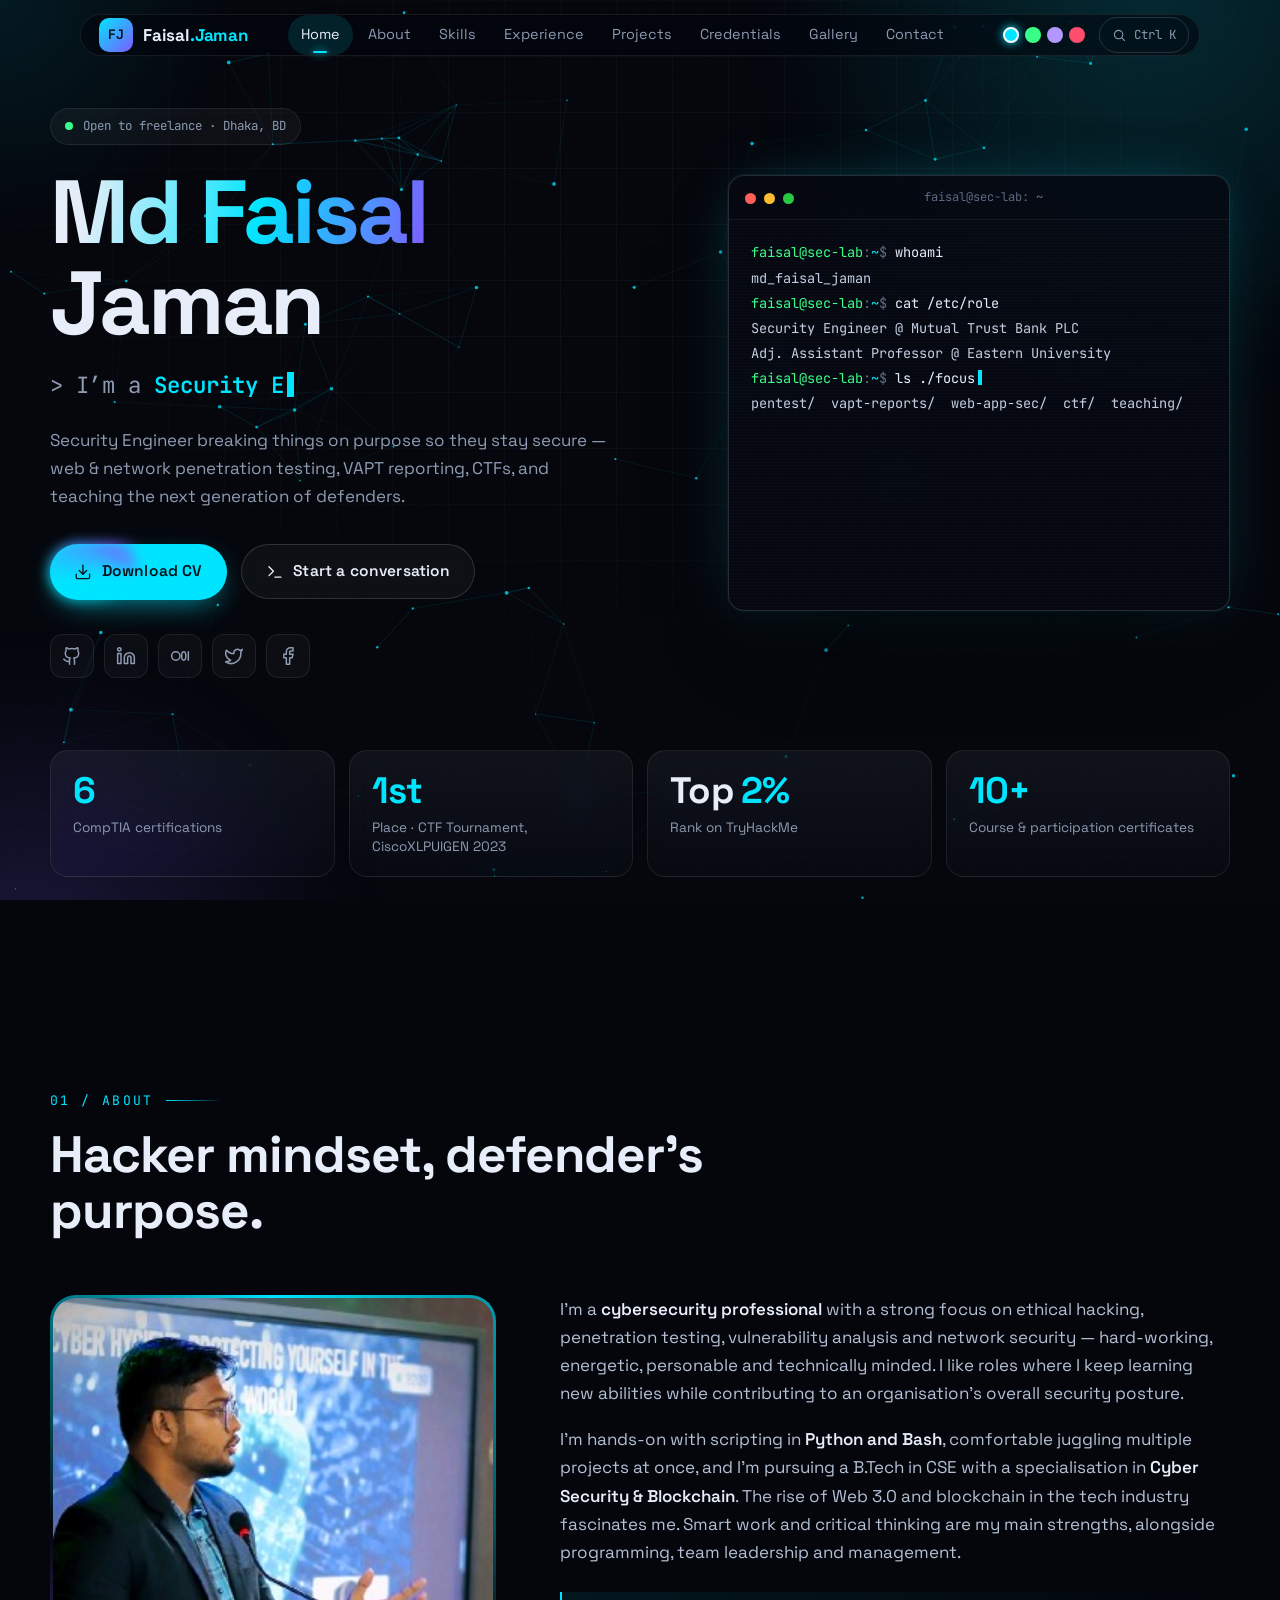
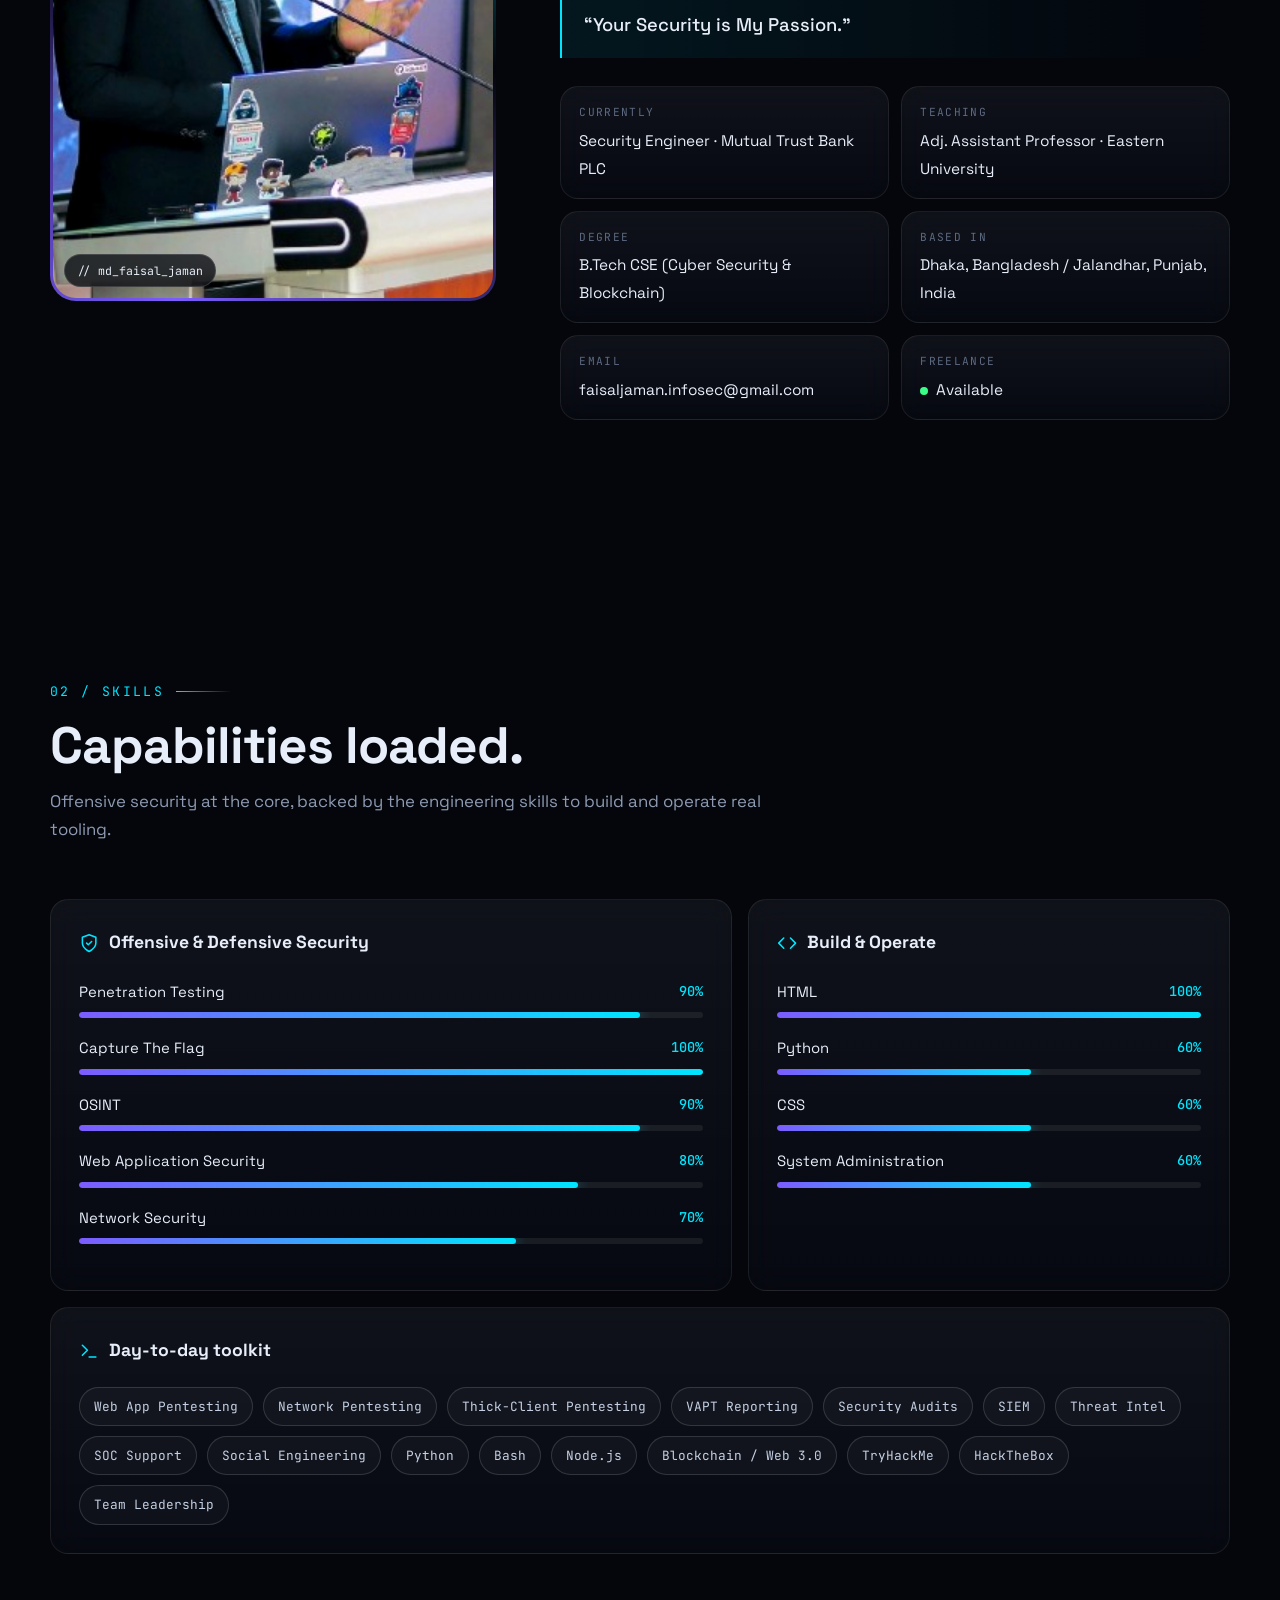
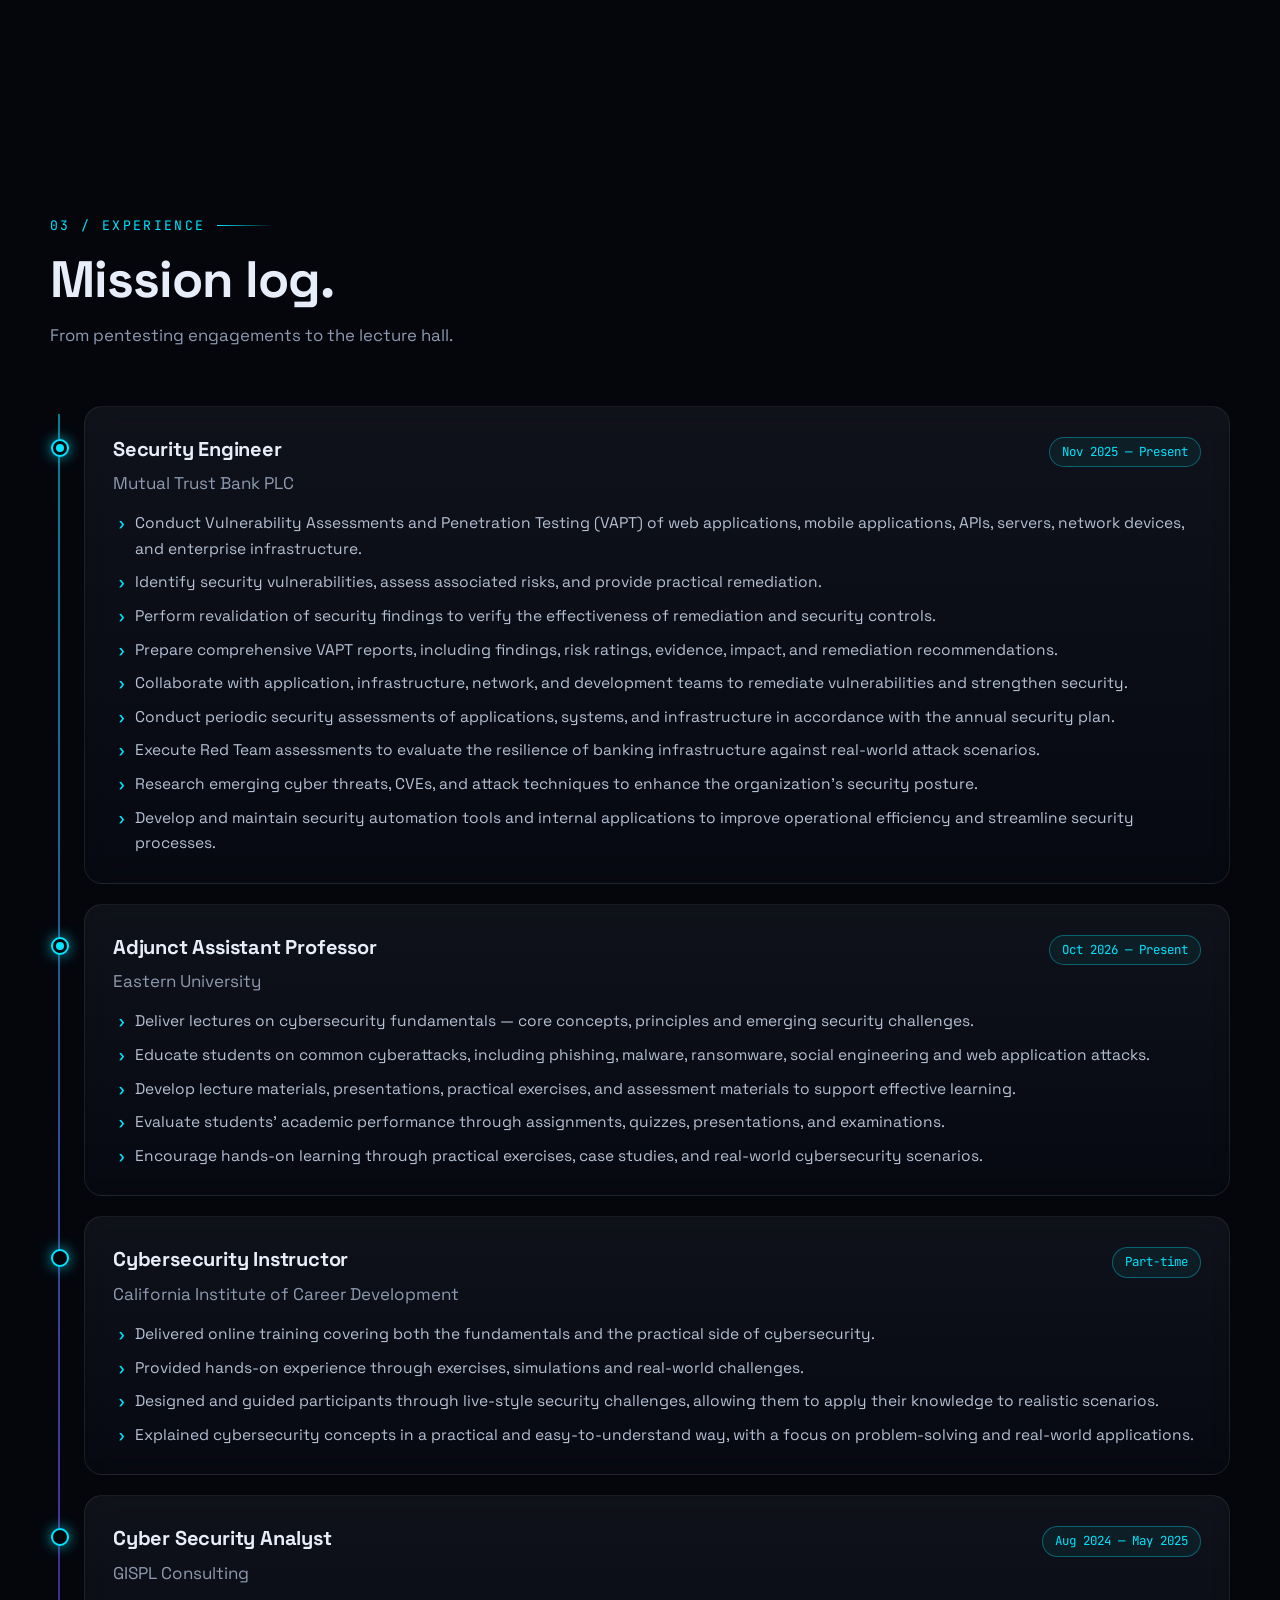
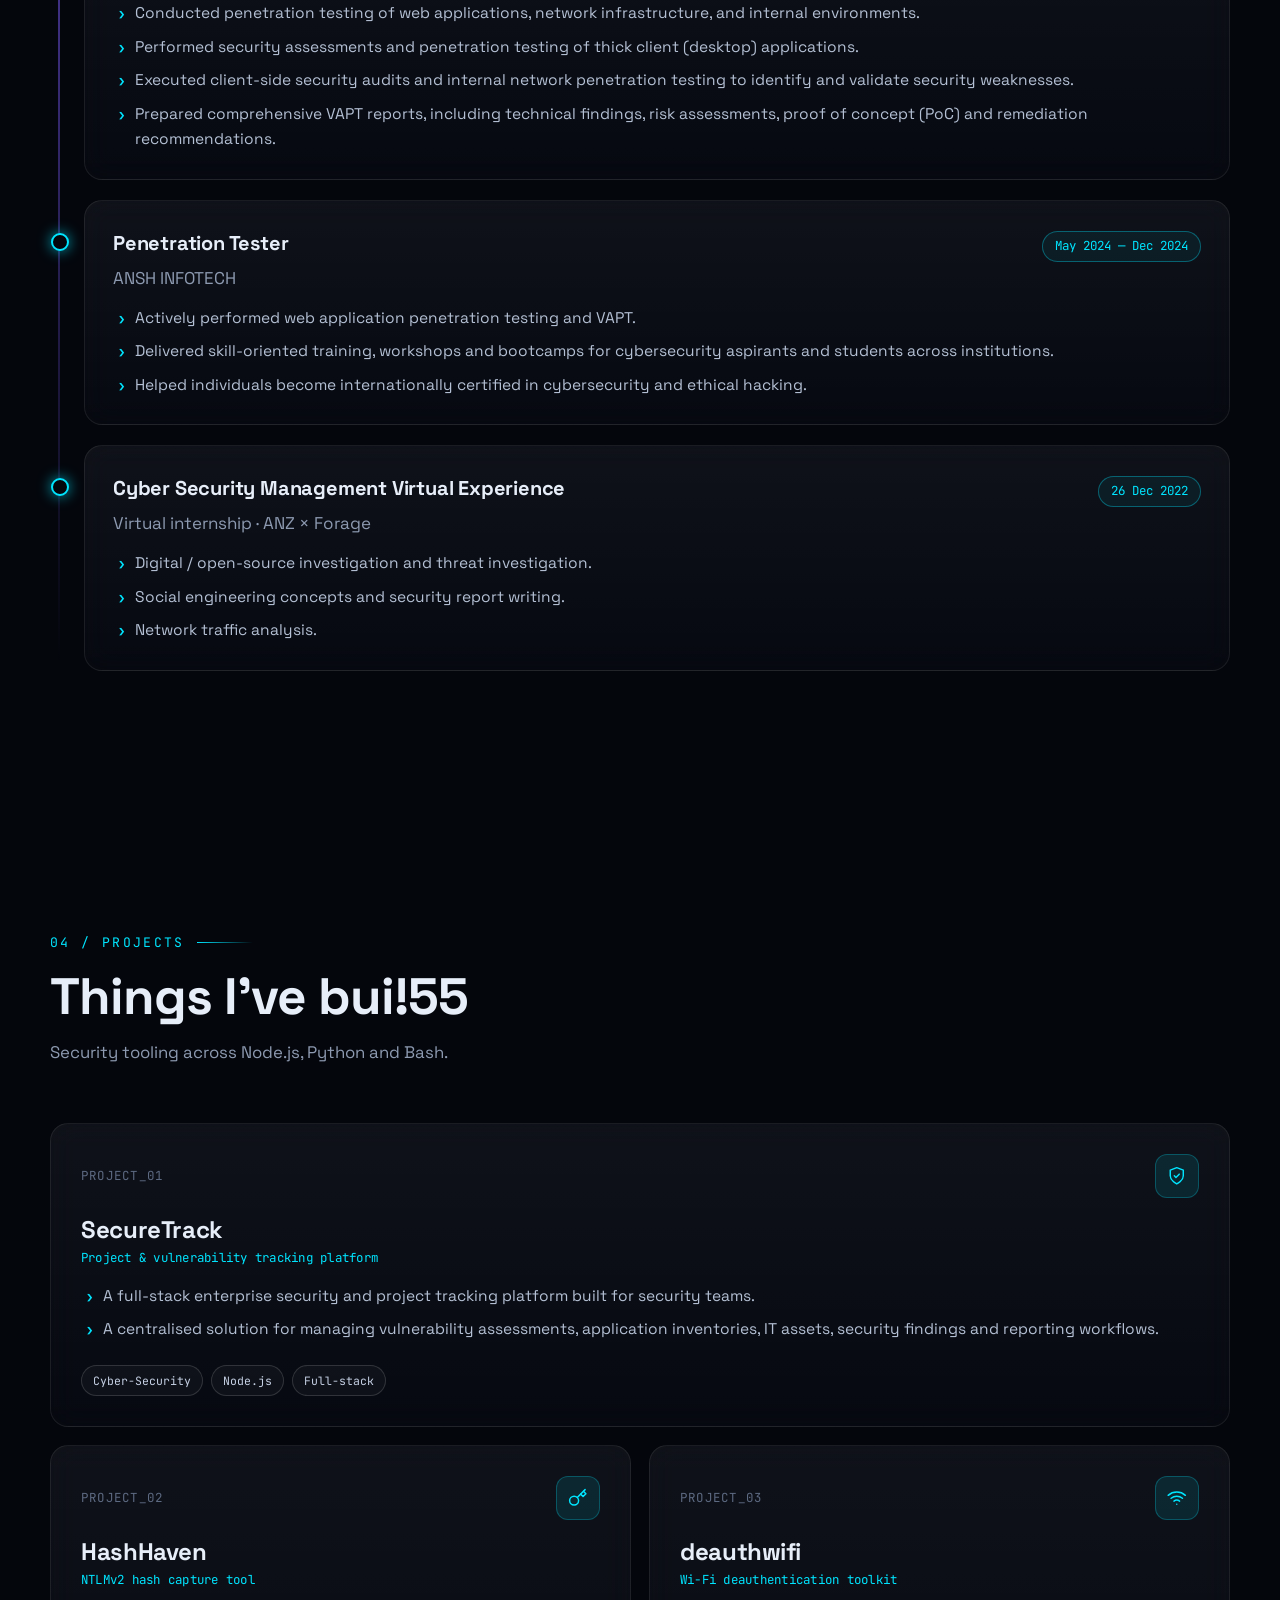
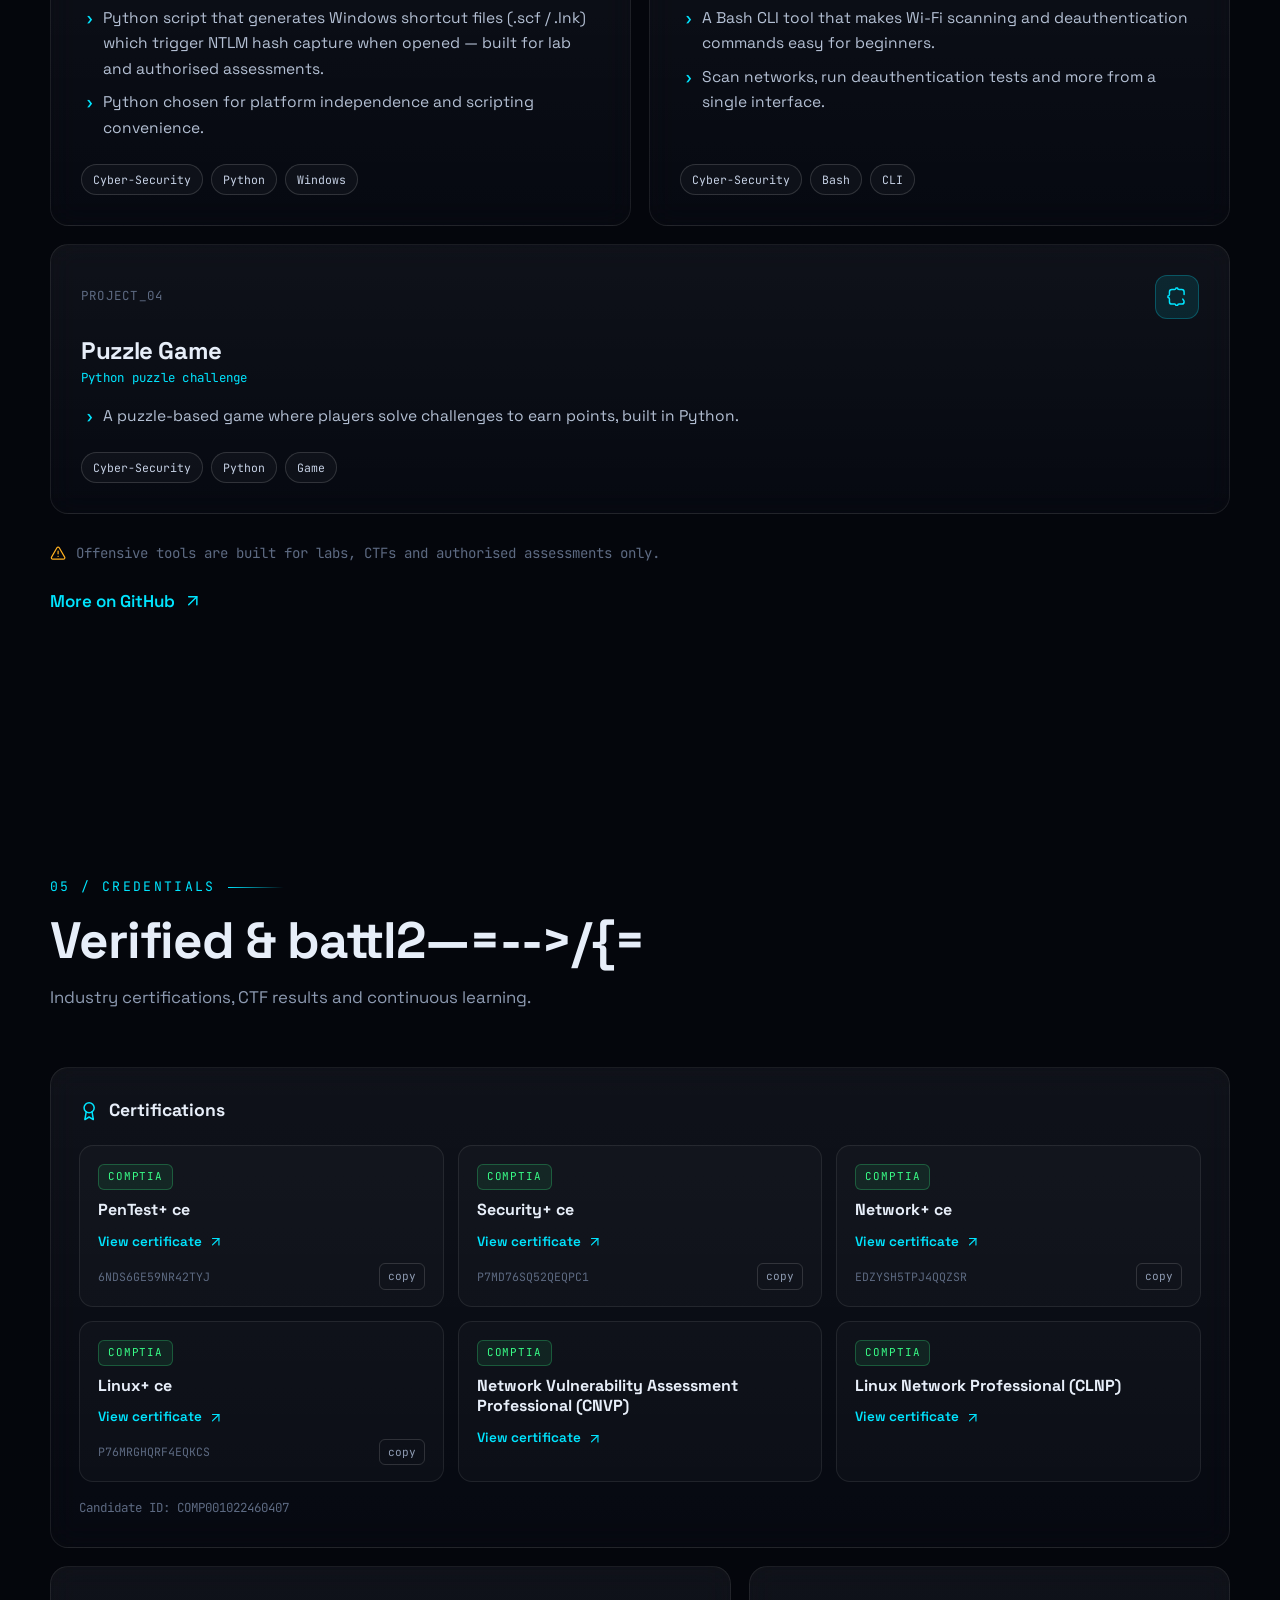
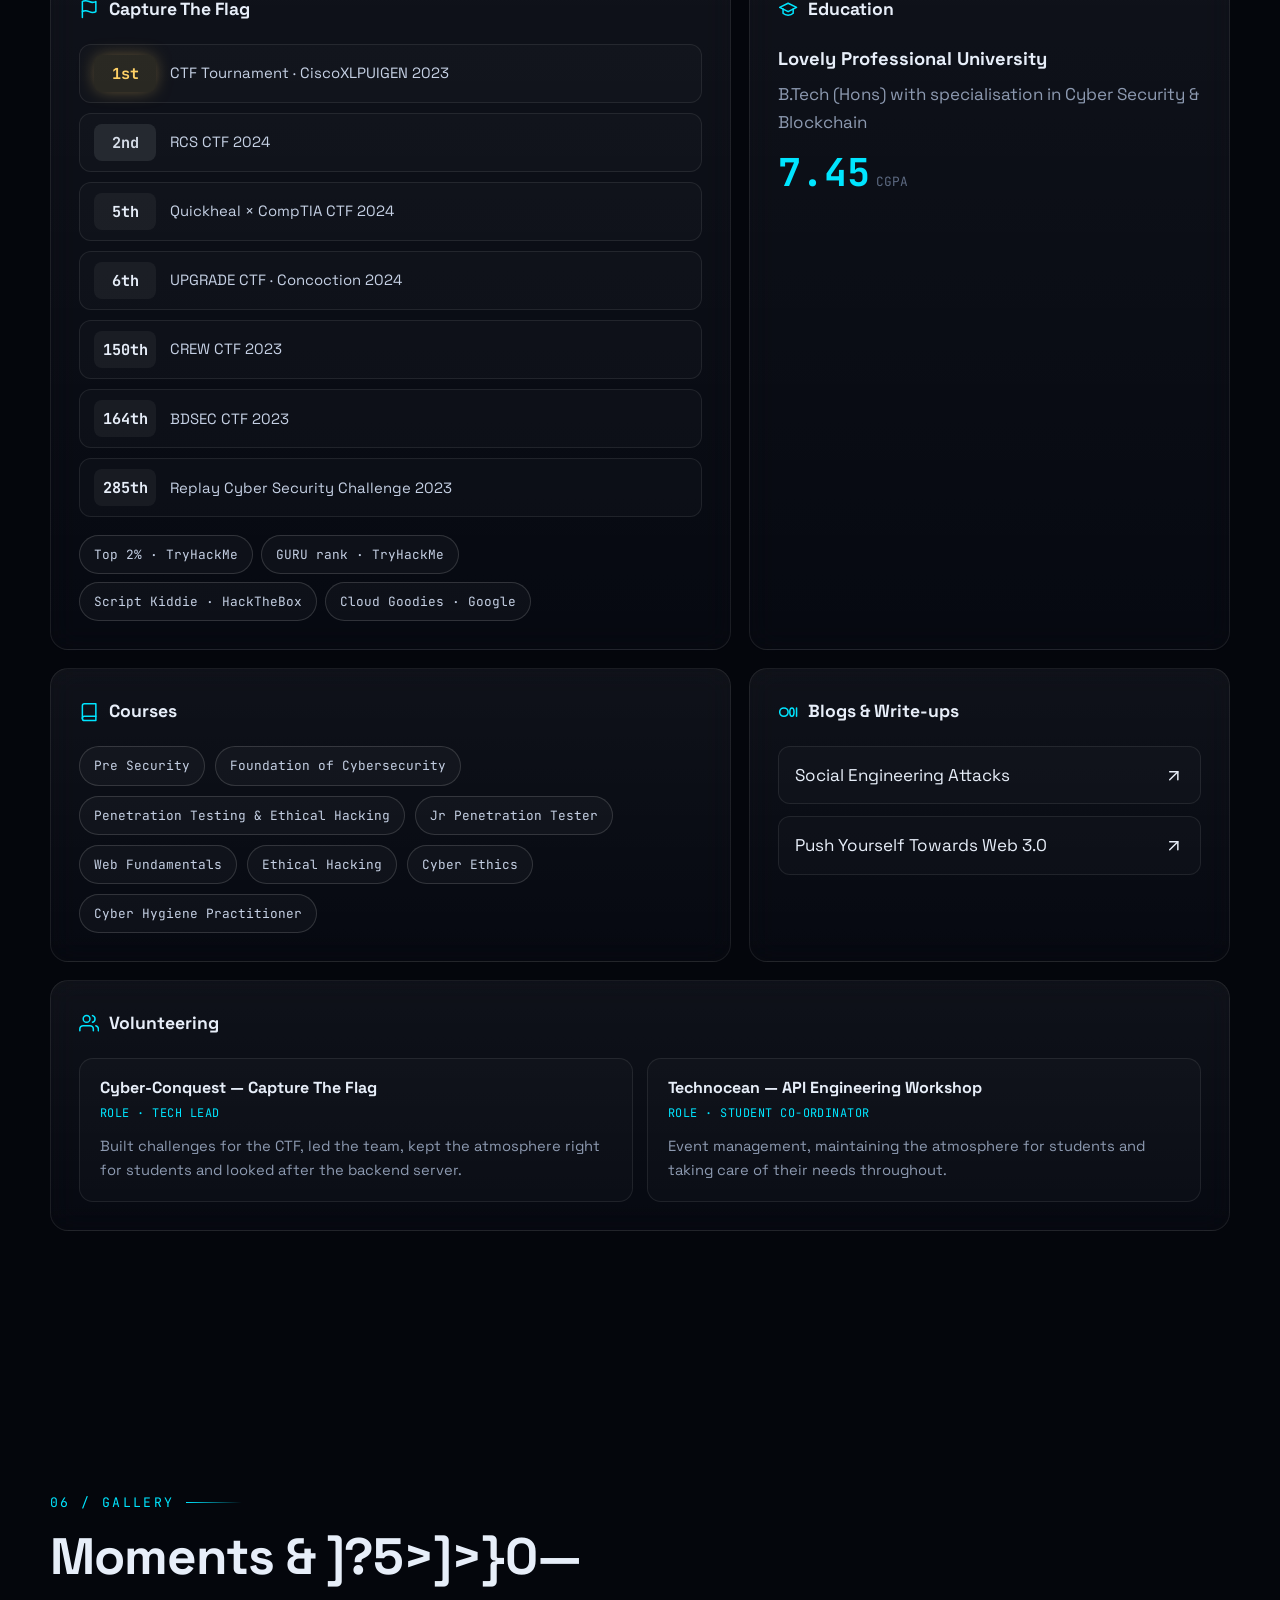
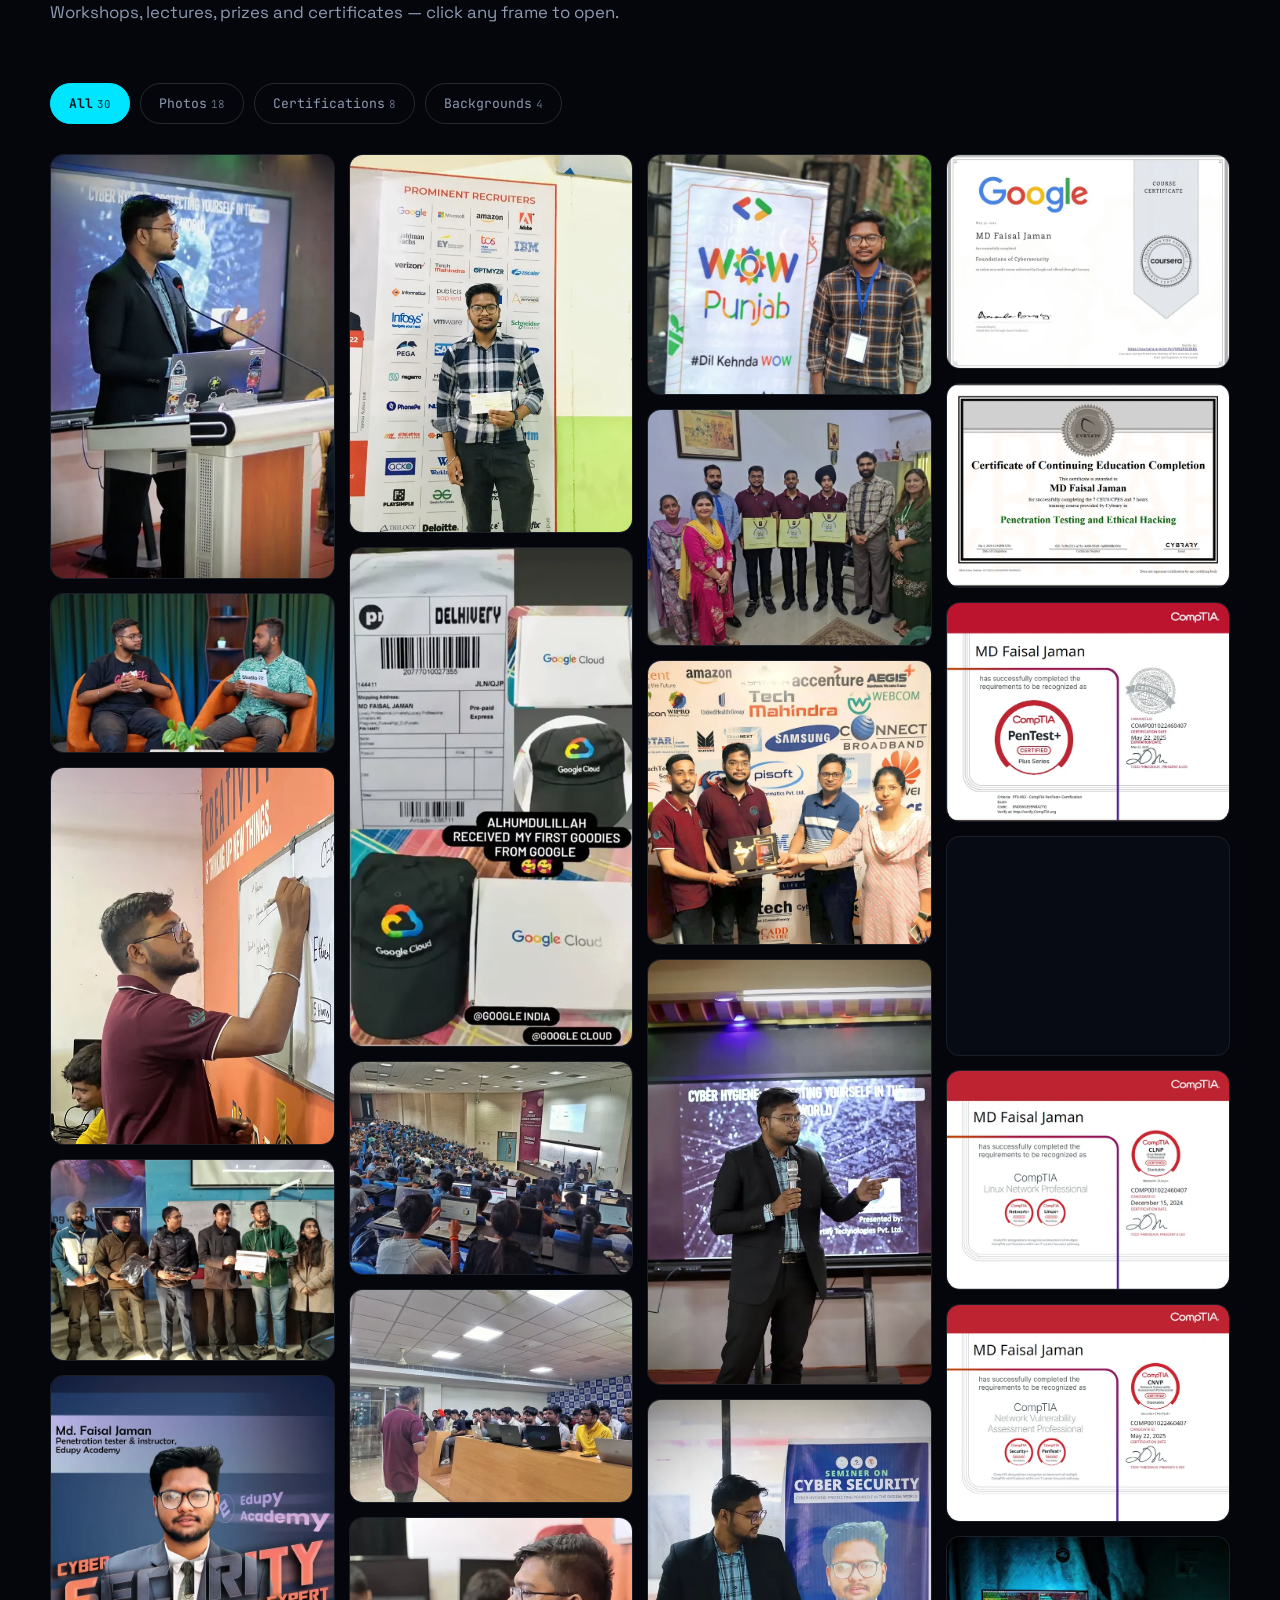
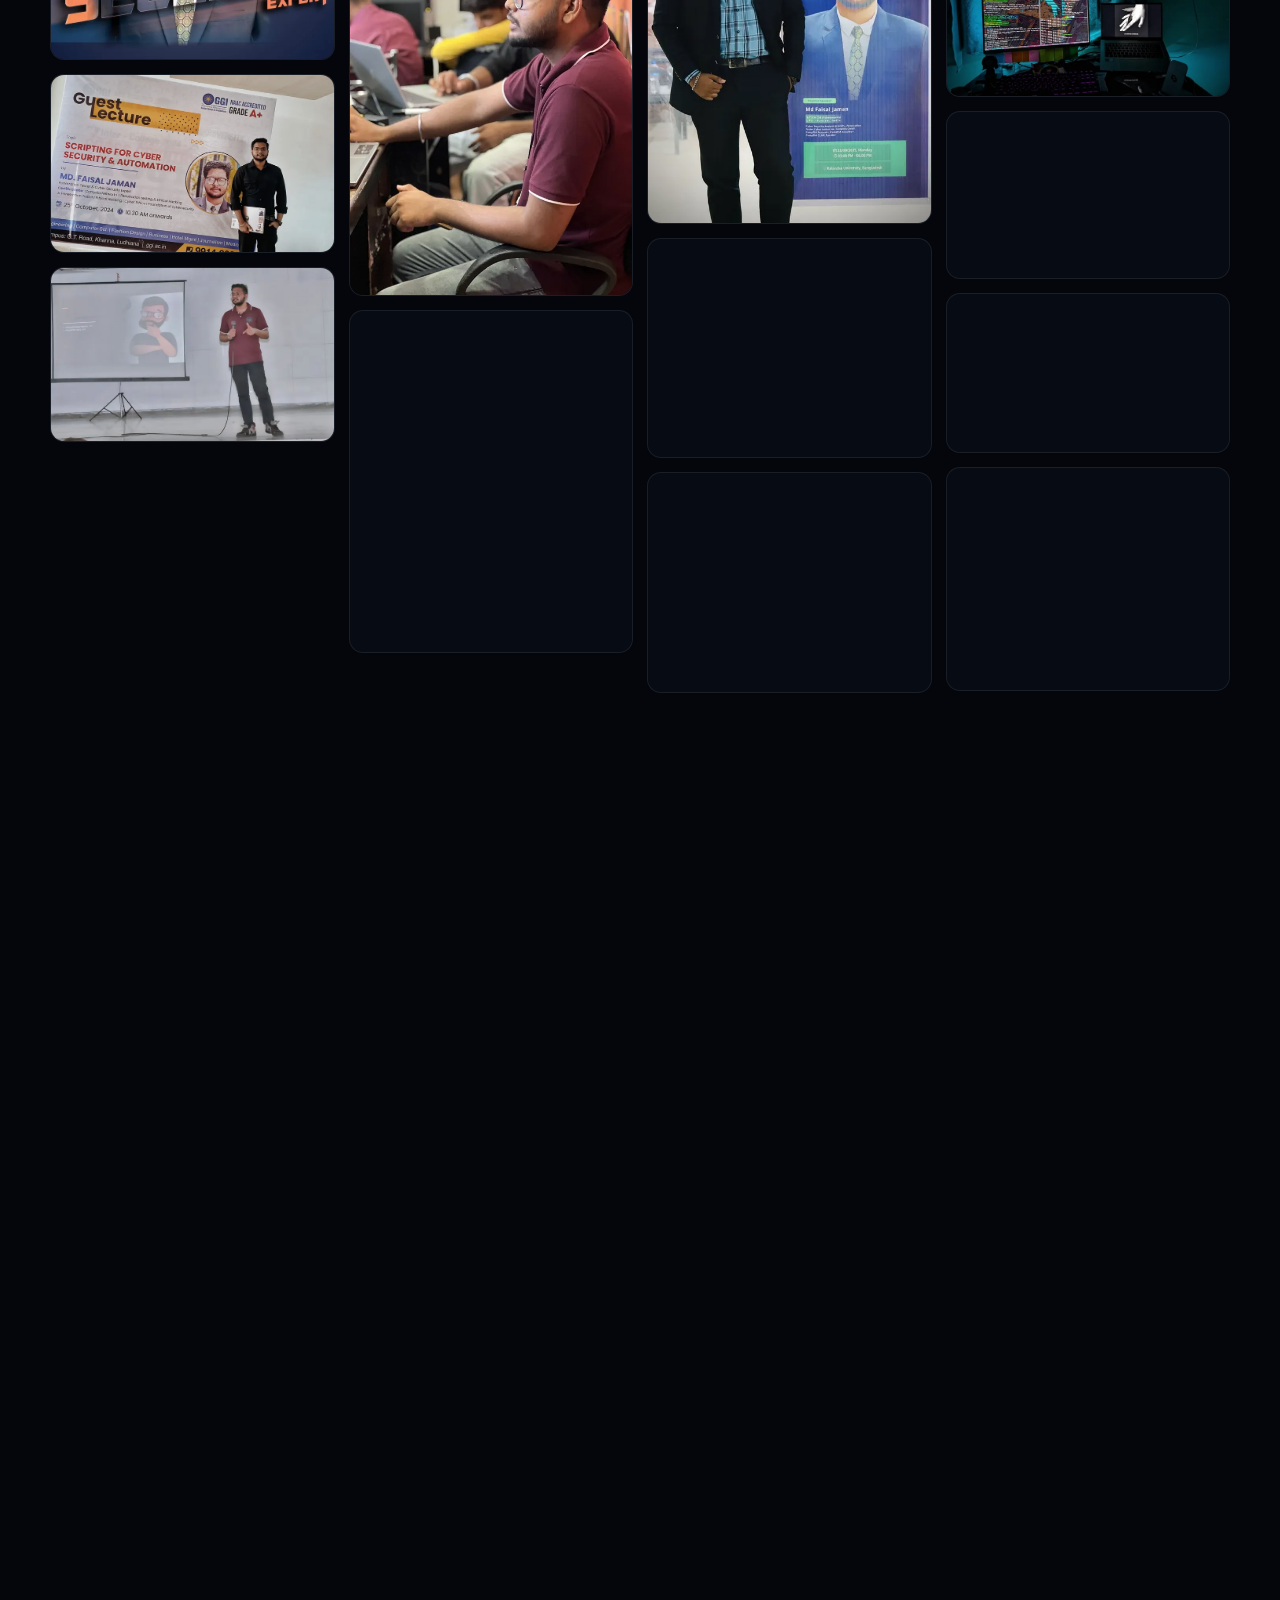
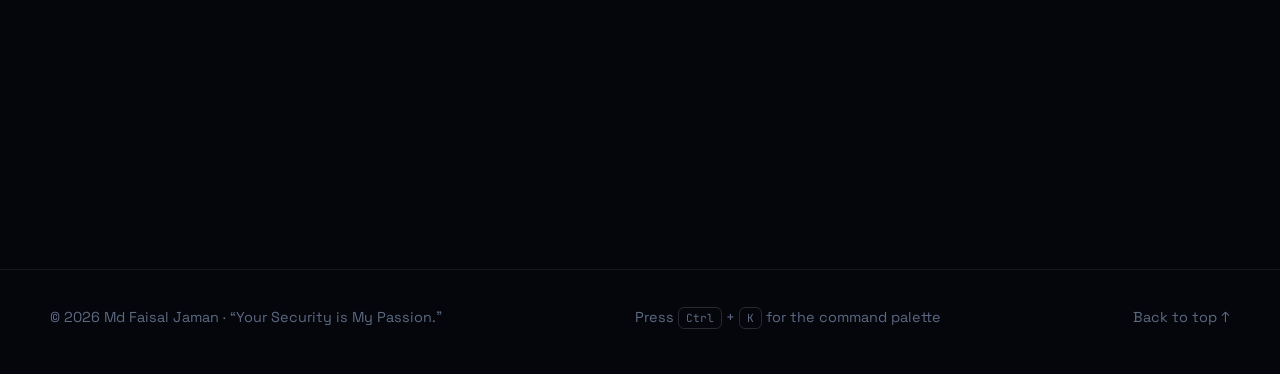
==== commit f390af06: "Update index.html" ====
--- a/index.html
+++ b/index.html
@@ -283,10 +283,23 @@
             <div class="t-head"><h3>Security Engineer</h3><span class="t-date">Nov 2025 — Present</span></div>
             <p class="t-org">Mutual Trust Bank PLC</p>
             <ul class="t-list">
-              <li>Performing penetration testing on web applications and networks.</li>
-              <li>Writing VAPT reports.</li>
-              <li>Learning SIEM tooling and threat intelligence.</li>
-              <li>Supporting the SOC team.</li>
+              <li>Conduct Vulnerability Assessments and Penetration Testing (VAPT) of web applications, mobile
+applications, APIs, servers, network devices, and enterprise infrastructure.</li>
+              <li>Identify security vulnerabilities, assess associated risks, and provide practical remediation.</li>
+              <li>Perform revalidation of security findings to verify the effectiveness of remediation and security controls.</li>
+              <li>Prepare comprehensive VAPT reports, including findings, risk ratings, evidence, impact, and remediation
+recommendations.</li>
+              <li>Collaborate with application, infrastructure, network, and development teams to remediate vulnerabilities
+and strengthen security.</li>
+              <li>Conduct periodic security assessments of applications, systems, and infrastructure in accordance with the
+annual security plan.</li>
+              <li>Execute Red Team assessments to evaluate the resilience of banking infrastructure against real-world
+attack scenarios.</li>
+              <li>Research emerging cyber threats, CVEs, and attack techniques to enhance the organization's security
+posture.</li>
+              <li>Develop and maintain security automation tools and internal applications to improve operational
+efficiency and streamline security processes.</li>
+              
             </ul>
           </article>
 
@@ -296,10 +309,10 @@
             <p class="t-org">Eastern University</p>
             <ul class="t-list">
               <li>Deliver lectures on cybersecurity fundamentals — core concepts, principles and emerging security challenges.</li>
-              <li>Teach common cyberattacks including phishing, malware, ransomware, social engineering and web application attacks.</li>
-              <li>Develop lecture materials, presentations, practical exercises and assessments.</li>
-              <li>Evaluate performance through assignments, quizzes, presentations and examinations.</li>
-              <li>Drive hands-on learning with practical exercises, case studies and real-world scenarios.</li>
+              <li>Educate students on common cyberattacks, including phishing, malware, ransomware, social engineering and web application attacks.</li>
+              <li>Develop lecture materials, presentations, practical exercises, and assessment materials to support effective learning.</li>
+              <li>Evaluate students' academic performance through assignments, quizzes, presentations, and examinations.</li>
+              <li>Encourage hands-on learning through practical exercises, case studies, and real-world cybersecurity scenarios.</li>
             </ul>
           </article>
 
@@ -310,8 +323,8 @@
             <ul class="t-list">
               <li>Delivered online training covering both the fundamentals and the practical side of cybersecurity.</li>
               <li>Provided hands-on experience through exercises, simulations and real-world challenges.</li>
-              <li>Designed live-style security challenges so participants could apply knowledge to realistic scenarios.</li>
-              <li>Explained concepts in a practical, easy-to-understand way with a focus on problem-solving.</li>
+              <li>Designed and guided participants through live-style security challenges, allowing them to apply their knowledge to realistic scenarios.</li>
+              <li>Explained cybersecurity concepts in a practical and easy-to-understand way, with a focus on problem-solving and real-world applications.</li>
             </ul>
           </article>
 
@@ -320,9 +333,10 @@
             <div class="t-head"><h3>Cyber Security Analyst</h3><span class="t-date">Aug 2024 — May 2025</span></div>
             <p class="t-org">GISPL Consulting</p>
             <ul class="t-list">
-              <li>Actively performed penetration testing on web applications and networks.</li>
-              <li>Wrote VAPT reports and ran security audits on the client side.</li>
-              <li>Pentested thick-client applications and client-side internal networks.</li>
+              <li>Conducted penetration testing of web applications, network infrastructure, and internal environments.</li>
+              <li>Performed security assessments and penetration testing of thick client (desktop) applications.</li>
+              <li>Executed client-side security audits and internal network penetration testing to identify and validate security weaknesses.</li>
+              <li>Prepared comprehensive VAPT reports, including technical findings, risk assessments, proof of concept (PoC) and remediation recommendations.</li>
             </ul>
           </article>
 
@@ -553,7 +567,7 @@
           <div class="contact-info">
             <div class="card ci spot reveal">
               <span class="ico"><svg class="icon"><use href="#i-pin"/></svg></span>
-              <div><small>Location</small><p>Bashundhara, Dhaka, Bangladesh</p></div>
+              <div><small>Location</small><p>Dhaka, Bangladesh</p></div>
             </div>
             <div class="card ci spot reveal">
               <span class="ico"><svg class="icon"><use href="#i-mail"/></svg></span>
